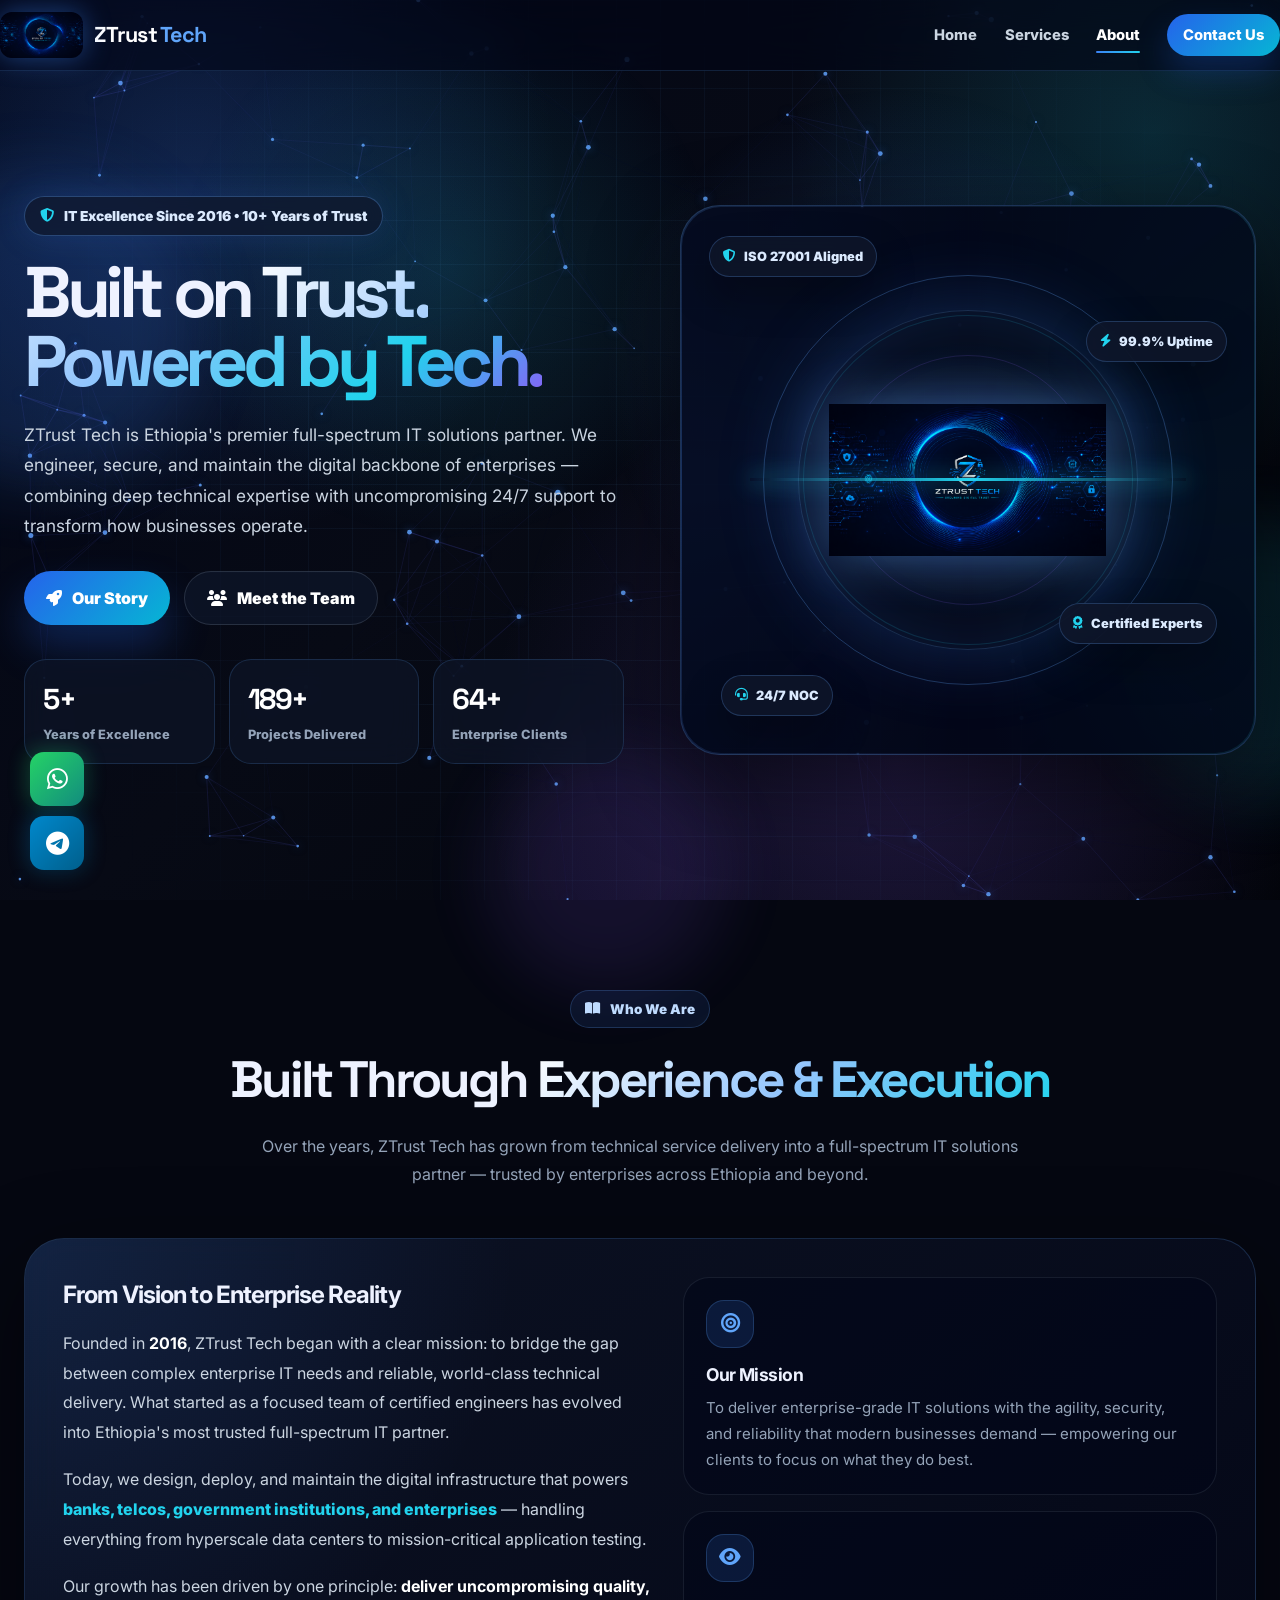
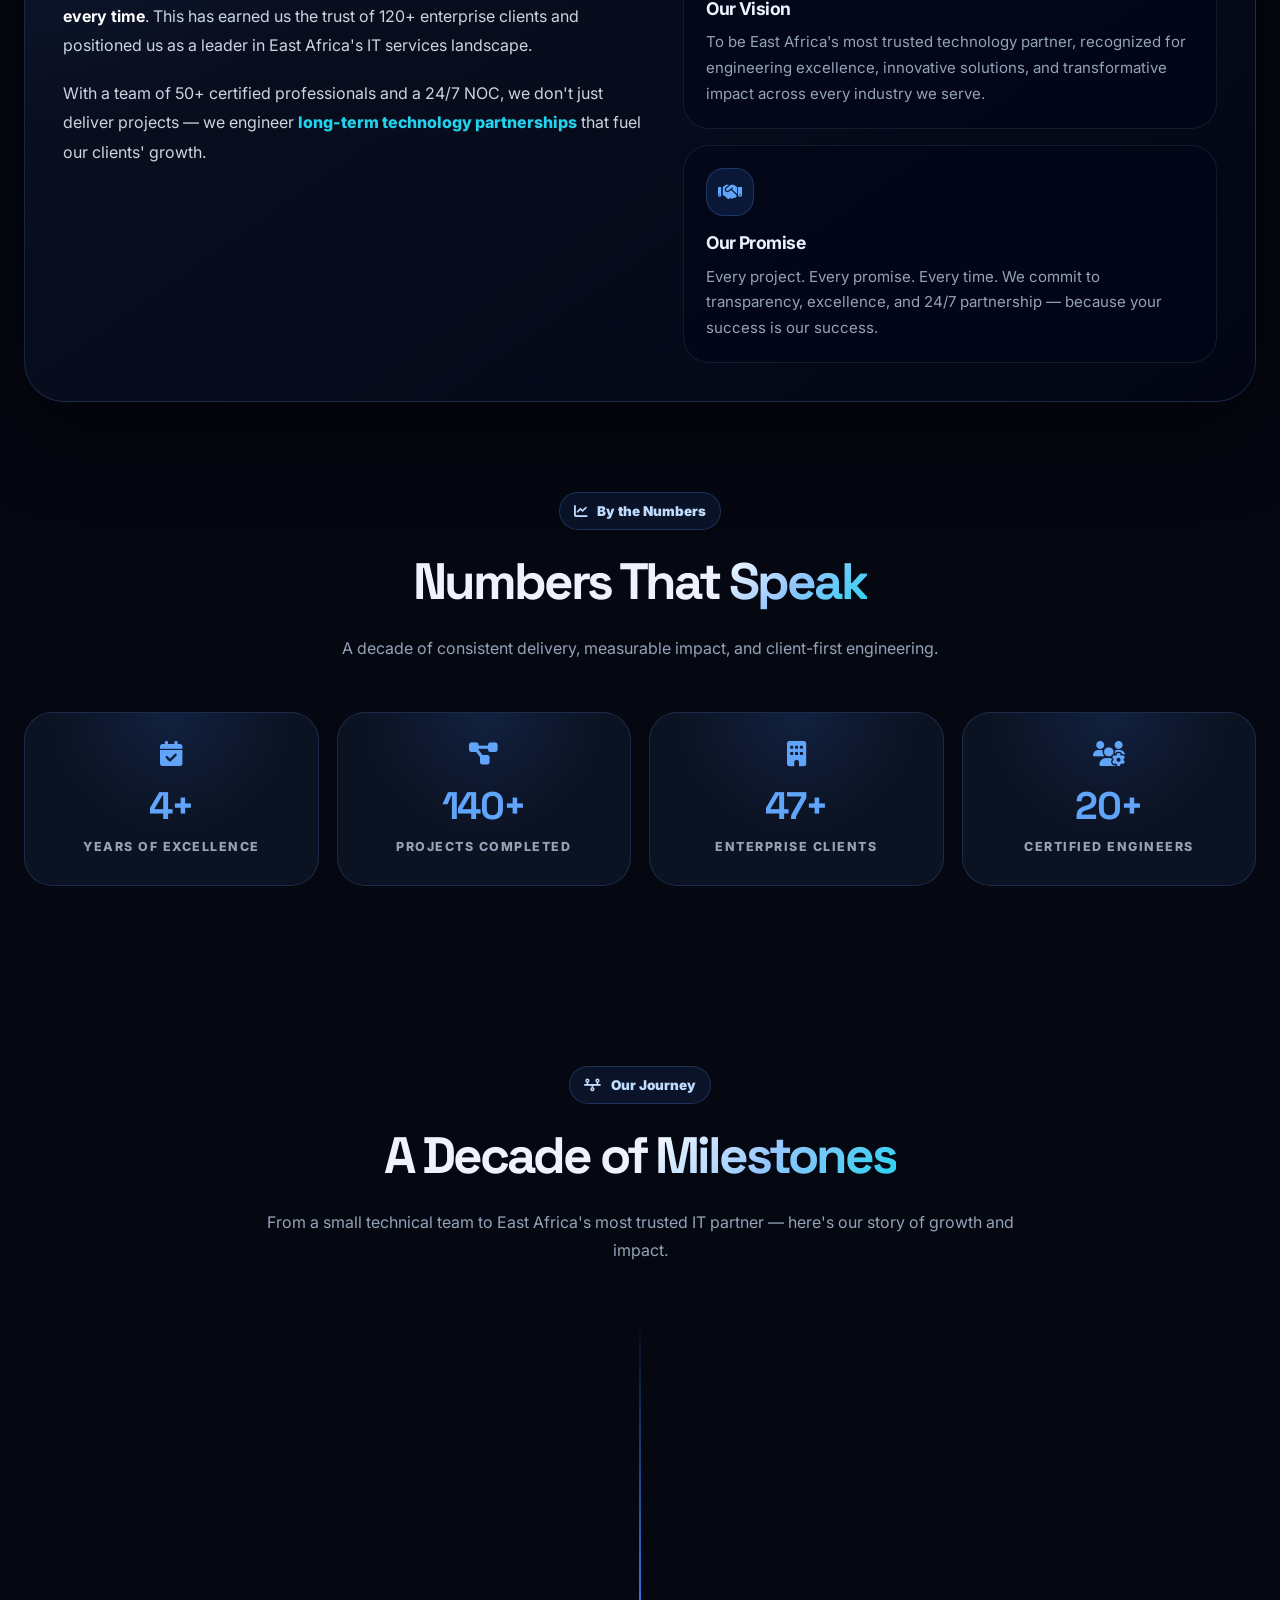
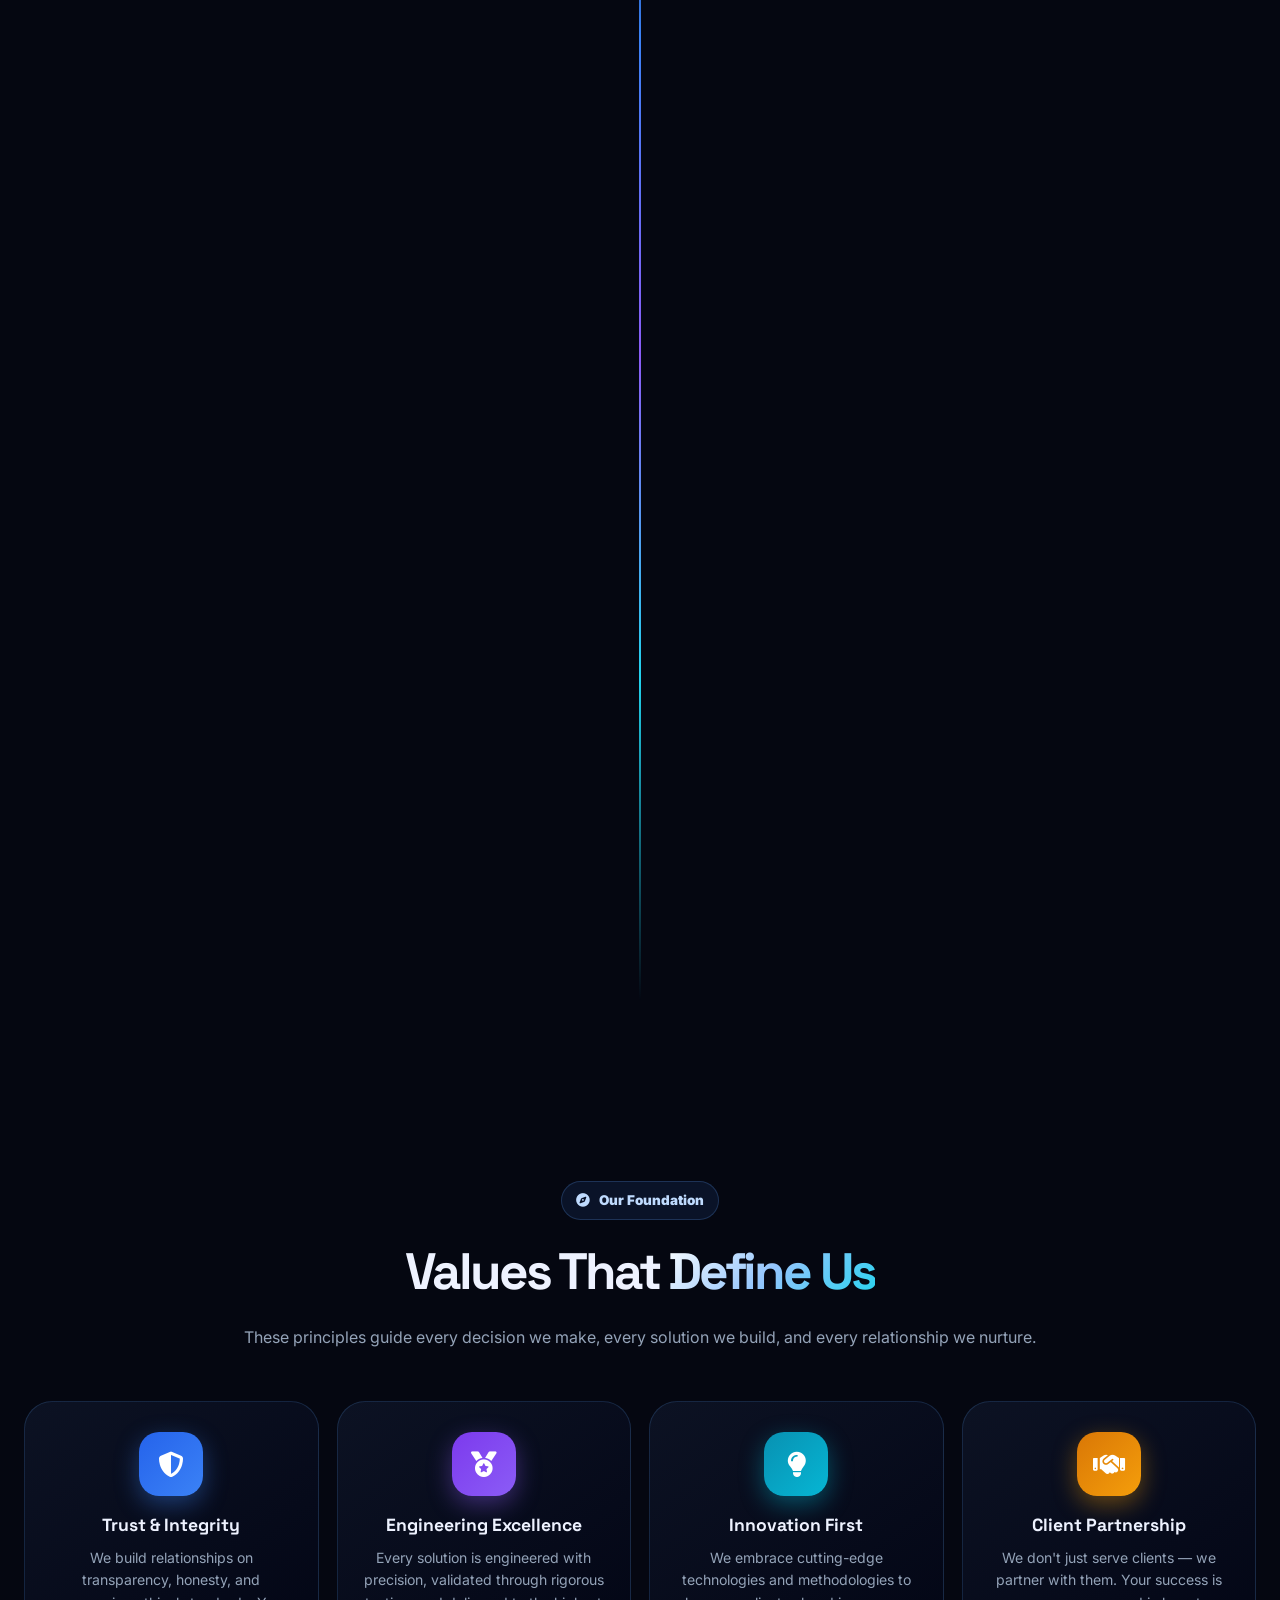
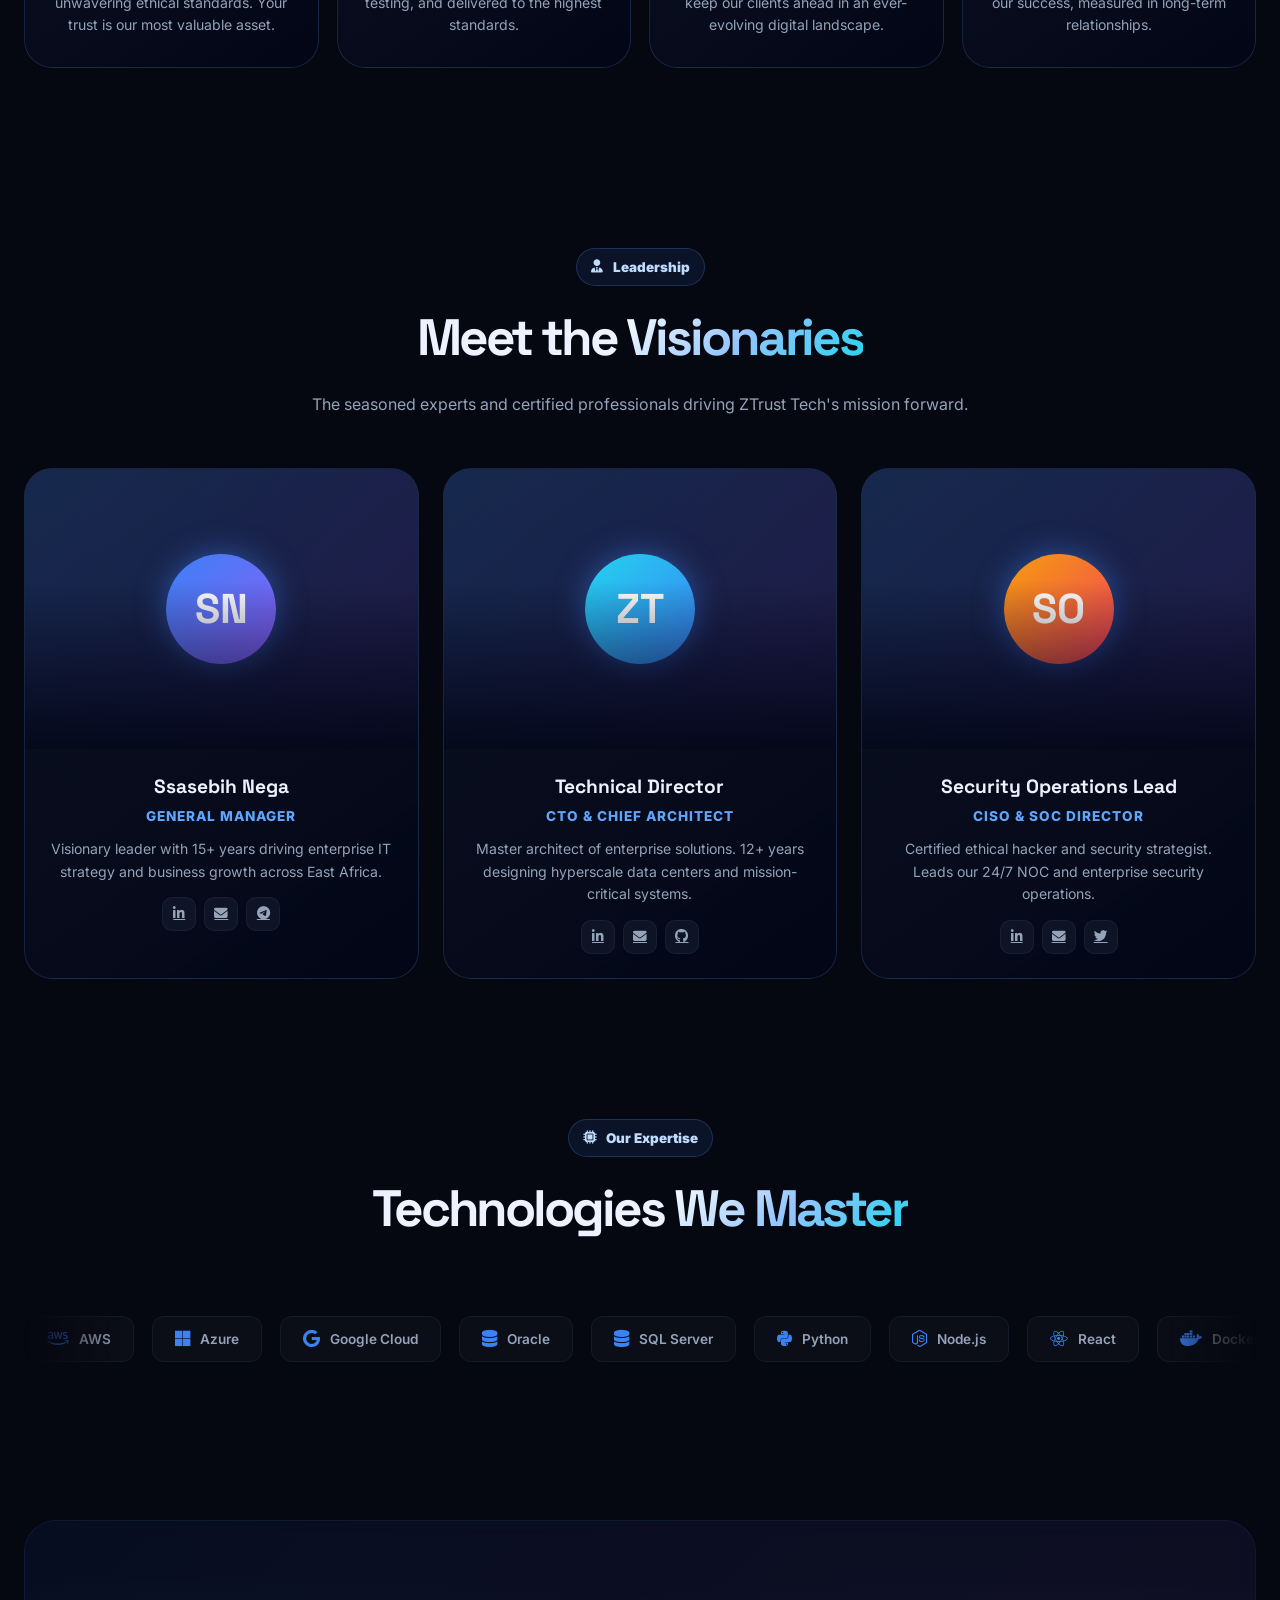
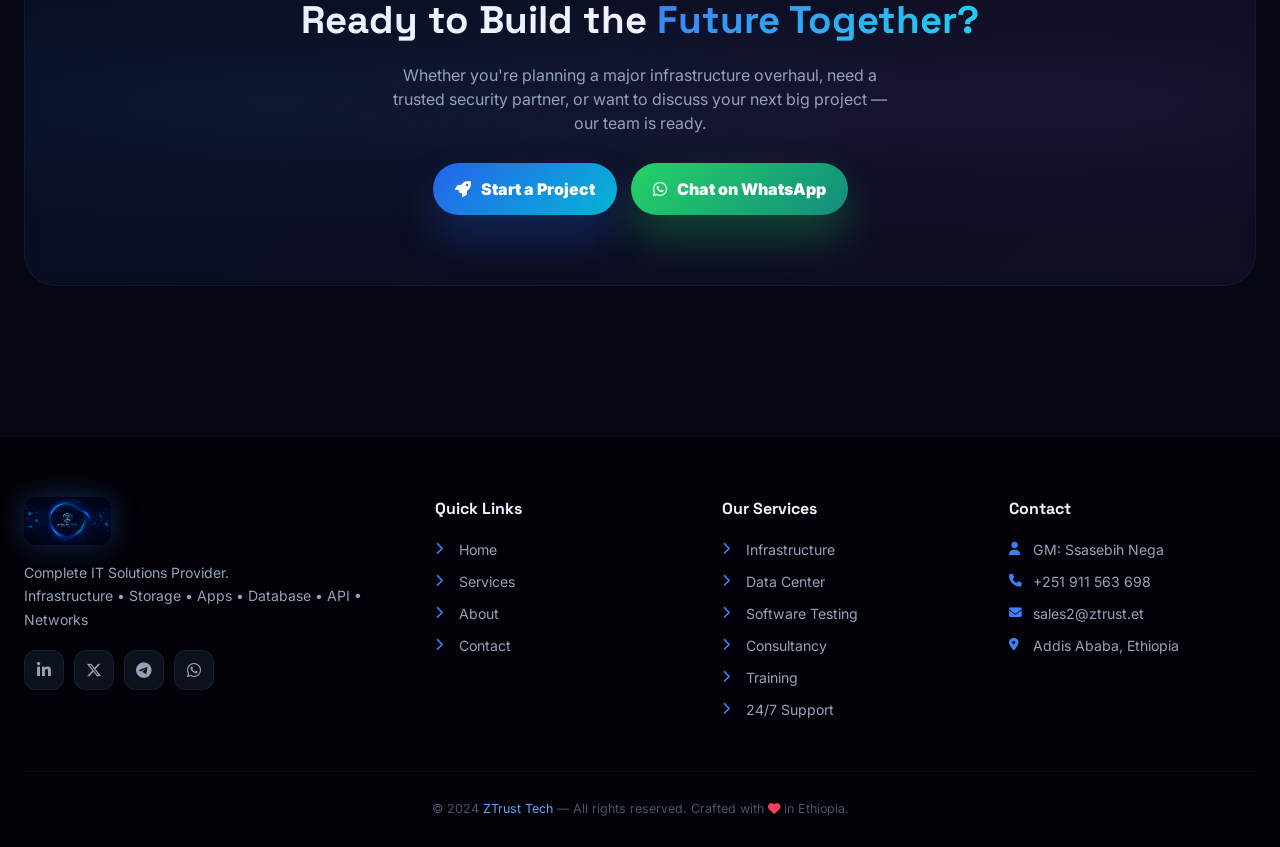
==== about.html @ bce7c5df "Update comments for consistency across sections" ====
<!DOCTYPE html>
<html lang="en">
<head>
  <meta charset="UTF-8" />
  <meta name="viewport" content="width=device-width, initial-scale=1.0, user-scalable=yes" />
  <title>ZTrust Tech | About Us - IT Excellence Since 2016</title>

  <link rel="icon" type="image/png" href="ICON Final 1 (1).png" />
  <link rel="shortcut icon" href="ICON Final 1 (1).png" />

  <link href="https://fonts.googleapis.com/css2?family=Inter:opsz,wght@14..32,300;400;500;600;700;800;900&family=Space+Grotesk:wght@400;500;600;700&family=JetBrains+Mono:wght@400;500;600;700&display=swap" rel="stylesheet" />
  <link rel="stylesheet" href="https://cdnjs.cloudflare.com/ajax/libs/font-awesome/6.4.0/css/all.min.css">

  <style>
    :root {
      --bg: #050711;
      --bg-2: #080b18;
      --panel: rgba(15, 23, 42, 0.72);
      --panel-2: rgba(2, 6, 23, 0.76);
      --line: rgba(96, 165, 250, 0.22);
      --line-strong: rgba(96, 165, 250, 0.5);
      --text: #eef2ff;
      --muted: #94a3b8;
      --blue: #3b82f6;
      --blue-2: #60a5fa;
      --cyan: #22d3ee;
      --purple: #8b5cf6;
      --green: #22c55e;
      --amber: #f59e0b;
      --rose: #f43f5e;
      --whatsapp: #25D366;
      --telegram: #0088cc;
      --radius-xl: 40px;
      --radius-lg: 28px;
      --shadow: 0 28px 90px rgba(0, 0, 0, 0.48);
    }

    * { margin: 0; padding: 0; box-sizing: border-box; }
    html { scroll-behavior: smooth; }
    body {
      font-family: 'Inter', sans-serif;
      background: var(--bg);
      color: var(--text);
      line-height: 1.5;
      overflow-x: hidden;
    }
    ::selection { background: rgba(59, 130, 246, 0.45); }
    a { color: inherit; }
    img { max-width: 100%; display: block; }

    .container { max-width: 1280px; margin: 0 auto; padding: 0 24px; }
    @media (max-width: 600px) { .container { padding: 0 18px; } }

    /* Scrollbar */
    ::-webkit-scrollbar { width: 8px; height: 8px; }
    ::-webkit-scrollbar-track { background: #030308; }
    ::-webkit-scrollbar-thumb { background: linear-gradient(180deg, var(--blue), var(--purple)); border-radius: 4px; }

    /* ================= BACKGROUND (unchanged) ================= */
    .cyber-bg {
      position: fixed;
      inset: 0;
      z-index: -5;
      background:
        radial-gradient(circle at 15% 20%, rgba(59,130,246,0.24), transparent 28%),
        radial-gradient(circle at 90% 15%, rgba(34,211,238,0.16), transparent 26%),
        radial-gradient(circle at 70% 85%, rgba(139,92,246,0.20), transparent 35%),
        linear-gradient(135deg, #020617 0%, #070a15 45%, #02040a 100%);
    }
    .cyber-grid {
      position: fixed; inset: 0; z-index: -4; pointer-events: none;
      background-image:
        linear-gradient(rgba(96,165,250,0.055) 1px, transparent 1px),
        linear-gradient(90deg, rgba(96,165,250,0.055) 1px, transparent 1px);
      background-size: 44px 44px;
      mask-image: radial-gradient(circle at center, black 42%, transparent 85%);
      animation: gridFlow 18s linear infinite;
    }
    @keyframes gridFlow { from { transform: translateY(0); } to { transform: translateY(44px); } }
    .scanlines {
      position: fixed; inset: 0; z-index: -3; pointer-events: none; opacity: 0.13;
      background-image: repeating-linear-gradient(0deg, rgba(255,255,255,0.04) 0px, rgba(255,255,255,0.04) 1px, transparent 1px, transparent 4px);
    }
    .orb { position: fixed; border-radius: 50%; filter: blur(34px); z-index: -2; opacity: 0.42; animation: orbFloat 9s ease-in-out infinite alternate; }
    .orb.one { width: 320px; height: 320px; background: rgba(59,130,246,0.40); top: 170px; left: -120px; }
    .orb.two { width: 280px; height: 280px; background: rgba(34,211,238,0.28); right: -120px; top: 520px; animation-delay: 2s; }
    .orb.three { width: 240px; height: 240px; background: rgba(139,92,246,0.28); left: 38%; bottom: -90px; animation-delay: 1.2s; }
    @keyframes orbFloat { from { transform: translate3d(0, 0, 0) scale(1); } to { transform: translate3d(34px, -42px, 0) scale(1.12); } }

    /* Network Canvas */
    #networkCanvas { position: fixed; top: 0; left: 0; width: 100%; height: 100%; z-index: -2; pointer-events: none; }

    /* ================= NAV (matches homepage) ================= */
    .nav {
      position: fixed; top: 0; width: 100%; z-index: 1000;
      background: rgba(2, 6, 23, 0.6);
      border-bottom: 1px solid rgba(96,165,250,0.16);
      backdrop-filter: blur(22px);
      transition: all 0.4s;
    }
    .nav.scrolled {
      background: rgba(2, 6, 23, 0.92);
      border-bottom-color: rgba(96,165,250,0.32);
      box-shadow: 0 10px 40px rgba(0,0,0,0.5);
    }
    .nav-inner { display: flex; align-items: center; justify-content: space-between; padding: 12px 0; }
    .logo-wrapper { display: flex; align-items: center; gap: 11px; text-decoration: none; }
    .nav-logo {
      height: 46px; width: auto; object-fit: contain; border-radius: 12px;
      filter: drop-shadow(0 0 14px rgba(59,130,246,0.45));
      transition: transform 0.3s;
    }
    .nav-logo:hover { transform: rotate(-8deg) scale(1.08); }
    .logo-text { font-size: 1.35rem; font-weight: 900; letter-spacing: -0.035em; color: #fff; font-family: 'Space Grotesk', sans-serif; }
    .logo-text span { color: var(--blue-2); }
    .links { display: flex; align-items: center; gap: 1.7rem; }
    .links a {
      position: relative; text-decoration: none; font-size: 0.92rem; font-weight: 800;
      color: #cbd5e1; transition: 0.25s;
    }
    .links a::after {
      content: ''; position: absolute; left: 0; bottom: -7px; height: 2px; width: 0;
      border-radius: 20px; background: linear-gradient(90deg, var(--blue), var(--cyan)); transition: 0.25s;
    }
    .links a:hover, .links a.active { color: #fff; }
    .links a:hover::after, .links a.active::after { width: 100%; }
    .nav-cta {
      padding: 10px 16px; border-radius: 999px; color: #fff !important;
      background: linear-gradient(135deg, #2563eb, #06b6d4);
      box-shadow: 0 16px 32px rgba(37,99,235,0.25);
    }
    .nav-cta::after { display: none; }
    .menu-toggle { display: none; color: #fff; font-size: 1.5rem; cursor: pointer; background: none; border: none; padding: 8px; }
    @media (max-width: 820px) {
      .links {
        position: fixed; top: 0; left: -100%; width: 80%; max-width: 320px; height: 100vh;
        background: rgba(2, 6, 23, 0.98); flex-direction: column;
        padding: 5rem 2rem 2rem; gap: 0.5rem; transition: left 0.4s;
        border-right: 1px solid rgba(96,165,250,0.18); backdrop-filter: blur(30px);
      }
      .links.active { left: 0; }
      .menu-toggle { display: block; }
      .links a { font-size: 1.05rem; padding: 14px 0; width: 100%; border-bottom: 1px solid rgba(96,165,250,0.08); }
      .links a::after { display: none; }
    }

    /* ================= HERO ================= */
    .hero {
      min-height: 100vh; display: flex; align-items: center; position: relative;
      overflow: hidden; padding: 140px 0 80px;
    }
    .hero::before {
      content: ''; position: absolute; inset: 0;
      background:
        radial-gradient(circle at 70% 42%, rgba(59,130,246,0.22), transparent 28%),
        radial-gradient(circle at 35% 30%, rgba(34,211,238,0.14), transparent 26%);
      pointer-events: none;
    }
    .hero-layout {
      position: relative; z-index: 2;
      display: grid; grid-template-columns: 1.02fr 0.98fr; gap: 56px; align-items: center;
    }
    .hero-badge {
      display: inline-flex; align-items: center; gap: 10px;
      padding: 9px 15px; border-radius: 999px; color: #dbeafe;
      font-size: 0.86rem; font-weight: 900;
      background: rgba(15,23,42,0.68); border: 1px solid rgba(96,165,250,0.32);
      box-shadow: 0 0 35px rgba(59,130,246,0.15);
      margin-bottom: 22px; backdrop-filter: blur(10px);
    }
    .hero-badge i { color: var(--cyan); }
    .hero h1 {
      font-size: clamp(2.65rem, 5.6vw, 5.5rem); line-height: 0.96;
      font-weight: 900; letter-spacing: -0.075em; margin-bottom: 24px;
      font-family: 'Space Grotesk', sans-serif;
    }
    .hero h1 span {
      background: linear-gradient(135deg, #fff 0%, #93c5fd 38%, #22d3ee 76%, #8b5cf6 100%);
      -webkit-background-clip: text; background-clip: text; color: transparent;
    }
    .hero p {
      max-width: 720px; color: #cbd5e1; font-size: 1.08rem; line-height: 1.75; margin-bottom: 30px;
    }
    .hero-actions { display: flex; flex-wrap: wrap; gap: 14px; margin-bottom: 34px; }
    .btn {
      display: inline-flex; align-items: center; justify-content: center; gap: 10px;
      text-decoration: none; border: none; cursor: pointer; font-family: inherit;
      font-weight: 900; border-radius: 999px; padding: 14px 22px; color: #fff; transition: 0.25s;
    }
    .btn:hover { transform: translateY(-3px); }
    .btn-primary {
      background: linear-gradient(135deg, #2563eb, #06b6d4);
      box-shadow: 0 22px 42px rgba(37,99,235,0.28);
    }
    .btn-primary:hover { box-shadow: 0 24px 50px rgba(37,99,235,0.4); }
    .btn-ghost {
      background: rgba(15,23,42,0.72); border: 1px solid rgba(148,163,184,0.20);
    }
    .btn-ghost:hover { border-color: var(--blue); background: rgba(59,130,246,0.08); }
    .hero-stats { display: grid; grid-template-columns: repeat(3, 1fr); gap: 14px; max-width: 720px; }
    .hero-stat {
      padding: 18px; border-radius: 22px;
      background: rgba(15,23,42,0.64); border: 1px solid rgba(96,165,250,0.18);
      backdrop-filter: blur(16px); transition: 0.25s;
    }
    .hero-stat:hover { transform: translateY(-5px); border-color: rgba(96,165,250,0.42); }
    .hero-stat strong { display: block; font-size: 1.8rem; font-weight: 900; letter-spacing: -0.05em; color: #fff; font-family: 'Space Grotesk', sans-serif; }
    .hero-stat small { color: var(--muted); font-weight: 800; font-size: 0.8rem; }

    /* Holo Card (enhanced) */
    .holo-card {
      position: relative; min-height: 550px; display: grid; place-items: center;
      border-radius: var(--radius-xl);
      background: linear-gradient(145deg, rgba(15,23,42,0.74), rgba(2,6,23,0.82));
      border: 1px solid rgba(96,165,250,0.25); box-shadow: var(--shadow);
      overflow: hidden; isolation: isolate;
    }
    .holo-card::before {
      content: ''; position: absolute; inset: -2px;
      background: conic-gradient(from 180deg, transparent, rgba(59,130,246,0.28), transparent, rgba(34,211,238,0.22), transparent);
      animation: rotateGlow 8s linear infinite; z-index: -2;
    }
    .holo-card::after {
      content: ''; position: absolute; inset: 1px;
      border-radius: calc(var(--radius-xl) - 1px);
      background: rgba(2,6,23,0.78); z-index: -1;
    }
    @keyframes rotateGlow { from { transform: rotate(0deg) scale(1.4); } to { transform: rotate(360deg) scale(1.4); } }
    .holo-ring { position: absolute; width: 410px; height: 410px; border-radius: 50%; border: 1px solid rgba(96,165,250,0.28); animation: ringSpin 12s linear infinite; }
    .holo-ring.two { width: 330px; height: 330px; border-color: rgba(34,211,238,0.22); animation-duration: 9s; animation-direction: reverse; transform: rotate(30deg); }
    .holo-ring.three { width: 250px; height: 250px; border-color: rgba(139,92,246,0.24); animation-duration: 15s; }
    @keyframes ringSpin { from { transform: rotate(0deg); } to { transform: rotate(360deg); } }

    .holo-logo-wrap {
      position: relative; width: min(340px, 72vw); height: min(340px, 72vw);
      display: grid; place-items: center; border-radius: 50%;
      background: radial-gradient(circle, rgba(59,130,246,0.20), transparent 58%), rgba(15,23,42,0.35);
      border: 1px solid rgba(96,165,250,0.22);
      box-shadow: inset 0 0 60px rgba(59,130,246,0.10), 0 0 80px rgba(59,130,246,0.26);
      animation: logoFloat 4.5s ease-in-out infinite alternate;
    }
    @keyframes logoFloat { from { transform: translateY(0); } to { transform: translateY(-14px); } }
    .holo-logo { width: 82%; height: 82%; object-fit: contain; filter: drop-shadow(0 0 26px rgba(96,165,250,0.45)); }

    .scan-bar {
      position: absolute; left: 12%; width: 76%; height: 3px;
      background: linear-gradient(90deg, transparent, #22d3ee, transparent);
      box-shadow: 0 0 22px rgba(34,211,238,0.9);
      animation: scanMove 2.8s ease-in-out infinite;
    }
    @keyframes scanMove {
      0% { top: 18%; opacity: 0; }
      12% { opacity: 1; }
      88% { opacity: 1; }
      100% { top: 82%; opacity: 0; }
    }

    .trust-chip {
      position: absolute; display: inline-flex; align-items: center; gap: 8px;
      padding: 10px 13px; border-radius: 999px;
      background: rgba(15,23,42,0.82); border: 1px solid rgba(96,165,250,0.24);
      color: #dbeafe; font-size: 0.8rem; font-weight: 900;
      backdrop-filter: blur(14px); box-shadow: 0 18px 40px rgba(0,0,0,0.28);
    }
    .trust-chip i { color: var(--cyan); }
    .trust-chip.one { top: 30px; left: 28px; animation: chipFloat 4s ease-in-out infinite alternate; }
    .trust-chip.two { right: 28px; top: 115px; animation: chipFloat 4.5s ease-in-out infinite alternate-reverse; }
    .trust-chip.three { bottom: 38px; left: 40px; animation: chipFloat 5s ease-in-out infinite alternate; }
    .trust-chip.four { right: 38px; bottom: 110px; animation: chipFloat 4.2s ease-in-out infinite alternate-reverse; }
    @keyframes chipFloat { from { transform: translateY(0); } to { transform: translateY(-10px); } }

    /* ================= SECTIONS ================= */
    .section { padding: 90px 0; position: relative; }
    @media (max-width: 768px) { .section { padding: 60px 0; } }

    .section-heading { text-align: center; margin-bottom: 50px; }
    .kicker {
      display: inline-flex; align-items: center; gap: 10px;
      padding: 8px 14px; border-radius: 999px;
      background: rgba(59,130,246,0.10); border: 1px solid rgba(96,165,250,0.22);
      color: #bfdbfe; font-weight: 900; font-size: 0.84rem; margin-bottom: 14px;
    }
    .section-title {
      font-size: clamp(2rem, 4vw, 3.3rem); font-weight: 900;
      letter-spacing: -0.06em; margin-bottom: 13px; font-family: 'Space Grotesk', sans-serif;
    }
    .section-title span {
      background: linear-gradient(135deg, #fff, #93c5fd, #22d3ee);
      -webkit-background-clip: text; background-clip: text; color: transparent;
    }
    .section-subtitle {
      max-width: 800px; margin: 0 auto; color: var(--muted);
      font-size: 1rem; line-height: 1.75;
    }

    /* ================= STORY / MISSION ================= */
    .panel {
      background: linear-gradient(145deg, rgba(15,23,42,0.74), rgba(2,6,23,0.72));
      border: 1px solid rgba(96,165,250,0.20);
      border-radius: var(--radius-xl); box-shadow: var(--shadow);
      backdrop-filter: blur(18px); position: relative; overflow: hidden;
    }
    .panel::before {
      content: ''; position: absolute; inset: 0;
      background: radial-gradient(circle at top left, rgba(59,130,246,0.15), transparent 34%);
      pointer-events: none;
    }
    .panel-inner { position: relative; padding: 38px; }
    @media (max-width: 600px) { .panel-inner { padding: 26px 20px; } }

    .story-grid { display: grid; grid-template-columns: 1.05fr 0.95fr; gap: 30px; align-items: stretch; }
    @media (max-width: 900px) { .story-grid { grid-template-columns: 1fr; } }

    .story-text p { color: #cbd5e1; line-height: 1.85; margin-bottom: 18px; }
    .story-text strong { color: #fff; }
    .story-text h3 { font-size: 1.5rem; margin-bottom: 16px; letter-spacing: -0.04em; }
    .story-text .highlight { color: var(--cyan); font-weight: 800; }

    .mission-cards { display: grid; gap: 16px; }
    .mission-card {
      padding: 22px; border-radius: 26px;
      background: rgba(2,6,23,0.52); border: 1px solid rgba(148,163,184,0.13);
      transition: 0.25s; position: relative; overflow: hidden;
    }
    .mission-card::before {
      content: ''; position: absolute; top: 0; left: 0; right: 0; height: 2px;
      background: linear-gradient(90deg, var(--blue), var(--cyan));
      transform: scaleX(0); transform-origin: left; transition: 0.4s;
    }
    .mission-card:hover::before { transform: scaleX(1); }
    .mission-card:hover { transform: translateY(-5px); border-color: rgba(96,165,250,0.38); }
    .mission-card i {
      width: 48px; height: 48px; display: grid; place-items: center;
      border-radius: 18px; color: #60a5fa;
      background: rgba(59,130,246,0.15); border: 1px solid rgba(96,165,250,0.22);
      margin-bottom: 14px; font-size: 1.2rem;
    }
    .mission-card h3 { margin-bottom: 7px; letter-spacing: -0.03em; font-size: 1.1rem; }
    .mission-card p { color: var(--muted); font-size: 0.94rem; line-height: 1.7; }

    /* ================= STATS ================= */
    .stats-grid { display: grid; grid-template-columns: repeat(4, 1fr); gap: 18px; margin-top: 28px; }
    @media (max-width: 768px) { .stats-grid { grid-template-columns: repeat(2, 1fr); } }
    @media (max-width: 480px) { .stats-grid { grid-template-columns: 1fr 1fr; } }

    .stat-card {
      position: relative; overflow: hidden; padding: 28px 22px;
      border-radius: 28px; background: rgba(15,23,42,0.70);
      border: 1px solid rgba(96,165,250,0.18); text-align: center; transition: 0.25s;
    }
    .stat-card:hover { transform: translateY(-6px); border-color: rgba(96,165,250,0.45); box-shadow: 0 24px 60px rgba(0,0,0,0.32); }
    .stat-card::before {
      content: ''; position: absolute; inset: 0;
      background: radial-gradient(circle at top, rgba(59,130,246,0.14), transparent 55%);
      pointer-events: none;
    }
    .stat-card i { position: relative; font-size: 1.6rem; color: var(--blue-2); margin-bottom: 10px; display: inline-block; }
    .stat-num { position: relative; font-size: 2.4rem; font-weight: 900; letter-spacing: -0.04em; color: #fff; font-family: 'Space Grotesk', sans-serif; }
    .stat-num span { color: var(--blue-2); }
    .stat-card small { position: relative; display: block; color: var(--muted); font-weight: 800; font-size: 0.78rem; text-transform: uppercase; letter-spacing: 1.5px; margin-top: 4px; }

    /* ================= TIMELINE ================= */
    .timeline { position: relative; max-width: 1000px; margin: 0 auto; padding: 20px 0; }
    .timeline::before {
      content: ''; position: absolute; top: 0; bottom: 0; left: 50%;
      width: 2px; background: linear-gradient(180deg, transparent, var(--blue), var(--purple), var(--cyan), transparent);
      transform: translateX(-50%);
    }
    @media (max-width: 768px) {
      .timeline::before { left: 24px; }
    }
    .timeline-item {
      position: relative; width: 50%; padding: 20px 40px;
      opacity: 0; transform: translateY(40px);
      transition: all 0.8s cubic-bezier(0.4,0,0.2,1);
    }
    .timeline-item.visible { opacity: 1; transform: translateY(0); }
    .timeline-item:nth-child(odd) { left: 0; text-align: right; }
    .timeline-item:nth-child(even) { left: 50%; }
    @media (max-width: 768px) {
      .timeline-item { width: 100%; left: 0 !important; text-align: left !important; padding: 14px 14px 14px 60px; }
    }
    .timeline-dot {
      position: absolute; top: 32px; width: 18px; height: 18px;
      border-radius: 50%; background: var(--blue);
      border: 3px solid var(--bg); box-shadow: 0 0 20px var(--blue);
    }
    .timeline-item:nth-child(odd) .timeline-dot { right: -9px; }
    .timeline-item:nth-child(even) .timeline-dot { left: -9px; }
    @media (max-width: 768px) { .timeline-dot { left: 15px !important; right: auto !important; } }

    .timeline-card {
      padding: 22px 24px; border-radius: 20px;
      background: rgba(15,23,42,0.7); border: 1px solid rgba(96,165,250,0.22);
      backdrop-filter: blur(10px); transition: 0.3s;
    }
    .timeline-card:hover { border-color: rgba(96,165,250,0.5); transform: scale(1.02); }
    .timeline-year {
      display: inline-block; padding: 4px 12px; border-radius: 8px;
      background: linear-gradient(135deg, var(--blue), var(--cyan));
      font-size: 0.78rem; font-weight: 900; color: #fff; margin-bottom: 8px;
    }
    .timeline-card h4 { font-size: 1.1rem; margin-bottom: 6px; font-family: 'Space Grotesk', sans-serif; }
    .timeline-card p { color: var(--muted); font-size: 0.9rem; line-height: 1.6; }

    /* ================= VALUES ================= */
    .values-grid { display: grid; grid-template-columns: repeat(4, 1fr); gap: 18px; }
    @media (max-width: 900px) { .values-grid { grid-template-columns: repeat(2, 1fr); } }
    @media (max-width: 500px) { .values-grid { grid-template-columns: 1fr; } }

    .value-card {
      position: relative; padding: 30px 24px; text-align: center;
      border-radius: 28px;
      background: linear-gradient(145deg, rgba(15,23,42,0.74), rgba(2,6,23,0.72));
      border: 1px solid rgba(96,165,250,0.18);
      transition: 0.3s; overflow: hidden;
    }
    .value-card::before {
      content: ''; position: absolute; inset: 0;
      background: radial-gradient(circle at top, rgba(59,130,246,0.18), transparent 60%);
      opacity: 0; transition: 0.4s;
    }
    .value-card:hover::before { opacity: 1; }
    .value-card:hover { transform: translateY(-8px); border-color: rgba(96,165,250,0.45); }
    .value-icon {
      position: relative; width: 64px; height: 64px; margin: 0 auto 16px;
      border-radius: 20px; display: grid; place-items: center;
      font-size: 1.6rem; color: #fff;
      box-shadow: 0 8px 24px rgba(0,0,0,0.3);
    }
    .vi-blue { background: linear-gradient(135deg, #2563eb, #3b82f6); box-shadow: 0 8px 24px rgba(59,130,246,0.4); }
    .vi-purple { background: linear-gradient(135deg, #7c3aed, #8b5cf6); box-shadow: 0 8px 24px rgba(139,92,246,0.4); }
    .vi-cyan { background: linear-gradient(135deg, #0891b2, #06b6d4); box-shadow: 0 8px 24px rgba(6,182,212,0.4); }
    .vi-amber { background: linear-gradient(135deg, #d97706, #f59e0b); box-shadow: 0 8px 24px rgba(245,158,11,0.4); }
    .value-card h4 { position: relative; font-size: 1.1rem; margin-bottom: 8px; font-family: 'Space Grotesk', sans-serif; }
    .value-card p { position: relative; color: var(--muted); font-size: 0.88rem; line-height: 1.6; }

    /* ================= LEADERSHIP ================= */
    .team-grid { display: grid; grid-template-columns: repeat(3, 1fr); gap: 24px; }
    @media (max-width: 900px) { .team-grid { grid-template-columns: repeat(2, 1fr); } }
    @media (max-width: 600px) { .team-grid { grid-template-columns: 1fr; } }

    .team-card {
      position: relative; border-radius: 28px; overflow: hidden;
      background: linear-gradient(145deg, rgba(15,23,42,0.74), rgba(2,6,23,0.82));
      border: 1px solid rgba(96,165,250,0.18);
      transition: 0.4s;
    }
    .team-card:hover { transform: translateY(-8px); border-color: rgba(96,165,250,0.45); box-shadow: 0 25px 60px rgba(0,0,0,0.4); }
    .team-photo {
      position: relative; height: 280px; overflow: hidden;
      background: linear-gradient(135deg, rgba(59,130,246,0.2), rgba(139,92,246,0.2));
      display: grid; place-items: center;
    }
    .team-photo img { width: 100%; height: 100%; object-fit: cover; transition: transform 0.6s; }
    .team-card:hover .team-photo img { transform: scale(1.08); }
    .team-photo::after {
      content: ''; position: absolute; inset: 0;
      background: linear-gradient(180deg, transparent 40%, rgba(2,6,23,0.9) 100%);
    }
    .team-avatar {
      width: 110px; height: 110px; border-radius: 50%;
      background: linear-gradient(135deg, var(--blue), var(--purple));
      display: grid; place-items: center;
      font-size: 2.6rem; color: #fff; font-weight: 900; font-family: 'Space Grotesk', sans-serif;
      box-shadow: 0 0 30px rgba(59,130,246,0.5);
    }
    .team-info { padding: 24px; text-align: center; position: relative; }
    .team-info h4 { font-size: 1.2rem; margin-bottom: 4px; font-family: 'Space Grotesk', sans-serif; }
    .team-info .role { color: var(--blue-2); font-weight: 800; font-size: 0.85rem; text-transform: uppercase; letter-spacing: 1px; margin-bottom: 12px; display: block; }
    .team-info p { color: var(--muted); font-size: 0.88rem; line-height: 1.6; }
    .team-social { display: flex; justify-content: center; gap: 8px; margin-top: 14px; }
    .team-social a {
      width: 34px; height: 34px; border-radius: 10px; display: grid; place-items: center;
      background: rgba(30,41,59,0.4); border: 1px solid rgba(30,41,59,0.6);
      color: #94a3b8; transition: 0.3s; font-size: 0.85rem;
    }
    .team-social a:hover { background: rgba(59,130,246,0.12); border-color: rgba(59,130,246,0.4); color: var(--blue-2); }

    /* ================= TECH STACK SCROLL ================= */
    .tech-section { padding: 50px 0; }
    .tech-scroll {
      display: flex; gap: 18px; overflow: hidden; padding: 18px 0;
      mask-image: linear-gradient(90deg, transparent, #000 8%, #000 92%, transparent);
      -webkit-mask-image: linear-gradient(90deg, transparent, #000 8%, #000 92%, transparent);
    }
    .tech-track { display: flex; gap: 18px; animation: techScroll 35s linear infinite; }
    @keyframes techScroll { 0% { transform: translateX(0); } 100% { transform: translateX(-50%); } }
    .tech-item {
      flex-shrink: 0; padding: 12px 22px; border-radius: 12px;
      background: rgba(15,17,26,0.7); border: 1px solid rgba(30,41,59,0.5);
      display: flex; align-items: center; gap: 10px;
      font-size: 0.85rem; font-weight: 600; color: #94a3b8; white-space: nowrap;
      transition: 0.3s; backdrop-filter: blur(8px);
    }
    .tech-item:hover { border-color: rgba(59,130,246,0.4); color: #fff; background: rgba(59,130,246,0.08); }
    .tech-item i { color: var(--blue); font-size: 1.1rem; }

    /* ================= CTA ================= */
    .cta-section {
      border-radius: 32px; overflow: hidden; position: relative;
      padding: 70px 40px; text-align: center;
      background: linear-gradient(135deg, rgba(37,99,235,0.08), rgba(99,102,241,0.08), rgba(139,92,246,0.08));
      border: 1px solid rgba(59,130,246,0.1); backdrop-filter: blur(10px);
    }
    .cta-section::before {
      content: ''; position: absolute; inset: 0; pointer-events: none;
      background: radial-gradient(ellipse at 20% 50%, rgba(59,130,246,0.08), transparent 50%),
                 radial-gradient(ellipse at 80% 50%, rgba(139,92,246,0.08), transparent 50%);
    }
    .cta-section h2 { font-size: clamp(1.7rem, 3vw, 2.4rem); font-weight: 800; font-family: 'Space Grotesk', sans-serif; margin-bottom: 14px; position: relative; }
    .cta-section p { color: var(--muted); max-width: 520px; margin: 0 auto 28px; position: relative; }
    .cta-buttons { display: flex; gap: 14px; justify-content: center; flex-wrap: wrap; position: relative; }
    .btn-whatsapp { background: linear-gradient(135deg, #25d366, #128c7e); box-shadow: 0 22px 42px rgba(37,211,102,0.28); }
    .btn-whatsapp:hover { box-shadow: 0 24px 50px rgba(37,211,102,0.4); }

    /* ================= FOOTER (matches homepage) ================= */
    .footer {
      background: rgba(3,3,8,0.9);
      padding: 60px 0 28px;
      border-top: 1px solid rgba(30,41,59,0.3);
      margin-top: 60px;
    }
    .footer-grid {
      display: grid;
      grid-template-columns: 1.5fr 1fr 1fr 1fr;
      gap: 40px;
      margin-bottom: 40px;
    }
    @media (max-width: 768px) { .footer-grid { grid-template-columns: 1fr 1fr; } }
    @media (max-width: 480px) { .footer-grid { grid-template-columns: 1fr; } }
    .footer-logo {
      height: 48px; width: auto; margin-bottom: 16px; border-radius: 12px;
      filter: drop-shadow(0 0 14px rgba(59,130,246,0.3));
    }
    .footer h4 { color: var(--text); margin-bottom: 18px; font-weight: 700; font-family: 'Space Grotesk', sans-serif; font-size: 1rem; }
    .footer-link {
      color: var(--muted);
      display: flex;
      align-items: center;
      margin-bottom: 11px;
      font-size: 0.88rem;
      transition: all 0.3s;
      cursor: pointer;
      text-decoration: none;
    }
    .footer-link:hover { color: var(--blue-2); transform: translateX(4px); }
    .footer-link i { width: 16px; margin-right: 8px; color: var(--blue); font-size: 0.8rem; }
    .footer-text {
      margin-top: 12px;
      color: var(--muted);
      font-size: 0.88rem;
      line-height: 1.7;
    }
    .social-links {
      display: flex;
      gap: 10px;
      margin-top: 18px;
    }
    .social-links a {
      width: 40px; height: 40px; border-radius: 12px;
      display: flex; align-items: center; justify-content: center;
      background: rgba(30,41,59,0.4);
      border: 1px solid rgba(30,41,59,0.6);
      color: #94a3b8;
      font-size: 1rem;
      transition: 0.3s;
      text-decoration: none;
    }
    .social-links a:hover {
      background: rgba(59,130,246,0.12);
      border-color: rgba(59,130,246,0.3);
      color: var(--blue-2);
      transform: translateY(-3px);
    }
    .copyright {
      text-align: center;
      padding-top: 28px;
      border-top: 1px solid rgba(30,41,59,0.3);
      font-size: 0.78rem;
      color: #475569;
    }
    .copyright a { color: var(--blue-2); text-decoration: none; }
    .copyright i { color: var(--rose); }

    /* ================= FLOATING & BACK TO TOP ================= */
    .floating-btns { position: fixed; bottom: 30px; left: 30px; display: flex; flex-direction: column; gap: 10px; z-index: 999; }
    .float-btn {
      width: 54px; height: 54px; border-radius: 14px; display: flex; align-items: center; justify-content: center;
      font-size: 1.5rem; color: #fff; transition: 0.3s; position: relative; text-decoration: none;
    }
    .float-btn::after { content: ''; position: absolute; inset: -3px; border-radius: 17px; background: inherit; opacity: 0.3; filter: blur(10px); z-index: -1; }
    .float-btn.wa { background: linear-gradient(135deg, #25d366, #128c7e); }
    .float-btn.tg { background: linear-gradient(135deg, #0088cc, #005f8c); }
    .float-btn:hover { transform: translateY(-4px) scale(1.08); }
    @media (max-width: 768px) { .floating-btns { bottom: 20px; left: 20px; } .float-btn { width: 46px; height: 46px; font-size: 1.3rem; } }

    .back-to-top {
      position: fixed; bottom: 30px; right: 30px; width: 50px; height: 50px;
      border-radius: 14px; border: none; background: linear-gradient(135deg, var(--blue), var(--purple));
      color: #fff; font-size: 1.1rem; cursor: pointer; opacity: 0; visibility: hidden;
      transition: 0.3s; z-index: 999; display: flex; align-items: center; justify-content: center;
      box-shadow: 0 4px 20px rgba(59,130,246,0.3);
    }
    .back-to-top.show { opacity: 1; visibility: visible; }
    .back-to-top:hover { transform: translateY(-3px); }
    @media (max-width: 768px) { .back-to-top { bottom: 20px; right: 20px; width: 44px; height: 44px; } }

    /* ================= REVEAL ANIMATIONS ================= */
    .reveal { opacity: 0; transform: translateY(40px); transition: all 0.9s cubic-bezier(0.4,0,0.2,1); }
    .reveal.visible { opacity: 1; transform: translateY(0); }
    .reveal-left { opacity: 0; transform: translateX(-50px); transition: all 0.9s cubic-bezier(0.4,0,0.2,1); }
    .reveal-left.visible { opacity: 1; transform: translateX(0); }
    .reveal-right { opacity: 0; transform: translateX(50px); transition: all 0.9s cubic-bezier(0.4,0,0.2,1); }
    .reveal-right.visible { opacity: 1; transform: translateX(0); }
    .reveal-scale { opacity: 0; transform: scale(0.9); transition: all 0.9s cubic-bezier(0.4,0,0.2,1); }
    .reveal-scale.visible { opacity: 1; transform: scale(1); }
  </style>
</head>
<body>

<!-- ================= BACKGROUNDS ================= -->
<div class="cyber-bg"></div>
<div class="cyber-grid"></div>
<div class="scanlines"></div>
<canvas id="networkCanvas"></canvas>
<div class="orb one"></div>
<div class="orb two"></div>
<div class="orb three"></div>

<!-- ================= FLOATING ================= -->
<div class="floating-btns">
  <a href="https://wa.me/251911563698?text=Hello%20ZTrust%20Tech" class="float-btn wa" target="_blank" title="WhatsApp"><i class="fab fa-whatsapp"></i></a>
  <a href="https://t.me/ZTrustTech" class="float-btn tg" target="_blank" title="Telegram"><i class="fab fa-telegram-plane"></i></a>
</div>

<!-- ================= NAV (matching homepage) ================= -->
<nav class="nav" id="mainNav">
  <div class="container nav-inner">
    <a href="index.html" class="logo-wrapper">
      <img src="Ztrust Color 2.png" alt="ZTrust Tech" class="nav-logo" onerror="this.src='https://placehold.co/46x46/0f111a/3b82f6?text=ZT&font=roboto'">
      <div class="logo-text">ZTrust <span>Tech</span></div>
    </a>
    <div class="links" id="navLinks">
      <a href="index.html">Home</a>
      <a href="services.html">Services</a>
      <a href="about.html" class="active">About</a>
      <a href="contact.html" class="nav-cta">Contact Us</a>
    </div>
    <button class="menu-toggle" id="mobileMenu" aria-label="Menu"><i class="fas fa-bars"></i></button>
  </div>
</nav>

<!-- ================= HERO ================= -->
<section class="hero">
  <div class="container">
    <div class="hero-layout">
      <div class="hero-left">
        <div class="hero-badge">
          <i class="fas fa-shield-halved"></i>
          <span>IT Excellence Since 2016 • 10+ Years of Trust</span>
        </div>
        <h1>Built on <span>Trust.<br>Powered by Tech.</span></h1>
        <p>ZTrust Tech is Ethiopia's premier full-spectrum IT solutions partner. We engineer, secure, and maintain the digital backbone of enterprises — combining deep technical expertise with uncompromising 24/7 support to transform how businesses operate.</p>
        <div class="hero-actions">
          <a href="#story" class="btn btn-primary">
            <i class="fas fa-rocket"></i> Our Story
          </a>
          <a href="#leadership" class="btn btn-ghost">
            <i class="fas fa-users"></i> Meet the Team
          </a>
        </div>
        <div class="hero-stats">
          <div class="hero-stat">
            <strong><span class="counter" data-target="10">0</span>+</strong>
            <small>Years of Excellence</small>
          </div>
          <div class="hero-stat">
            <strong><span class="counter" data-target="350">0</span>+</strong>
            <small>Projects Delivered</small>
          </div>
          <div class="hero-stat">
            <strong><span class="counter" data-target="120">0</span>+</strong>
            <small>Enterprise Clients</small>
          </div>
        </div>
      </div>
      <div class="hero-right">
        <div class="holo-card">
          <div class="holo-ring"></div>
          <div class="holo-ring two"></div>
          <div class="holo-ring three"></div>
          <div class="holo-logo-wrap">
            <img src="Ztrust Color 2.png" alt="ZTrust Tech" class="holo-logo" onerror="this.src='https://placehold.co/280x280/0f111a/3b82f6?text=ZT&font=roboto'">
          </div>
          <div class="scan-bar"></div>
          <div class="trust-chip one"><i class="fas fa-shield-halved"></i> ISO 27001 Aligned</div>
          <div class="trust-chip two"><i class="fas fa-bolt"></i> 99.9% Uptime</div>
          <div class="trust-chip three"><i class="fas fa-headset"></i> 24/7 NOC</div>
          <div class="trust-chip four"><i class="fas fa-award"></i> Certified Experts</div>
        </div>
      </div>
    </div>
  </div>
</section>

<!-- ================= STORY & MISSION ================= -->
<section class="section" id="story">
  <div class="container">
    <div class="section-heading reveal">
      <div class="kicker"><i class="fas fa-book-open"></i> Who We Are</div>
      <h2 class="section-title">Built Through <span>Experience & Execution</span></h2>
      <p class="section-subtitle">Over the years, ZTrust Tech has grown from technical service delivery into a full-spectrum IT solutions partner — trusted by enterprises across Ethiopia and beyond.</p>
    </div>

    <div class="panel reveal-scale">
      <div class="panel-inner">
        <div class="story-grid">
          <div class="story-text">
            <h3>From Vision to Enterprise Reality</h3>
            <p>Founded in <strong>2016</strong>, ZTrust Tech began with a clear mission: to bridge the gap between complex enterprise IT needs and reliable, world-class technical delivery. What started as a focused team of certified engineers has evolved into Ethiopia's most trusted full-spectrum IT partner.</p>
            <p>Today, we design, deploy, and maintain the digital infrastructure that powers <span class="highlight">banks, telcos, government institutions, and enterprises</span> — handling everything from hyperscale data centers to mission-critical application testing.</p>
            <p>Our growth has been driven by one principle: <strong>deliver uncompromising quality, every time</strong>. This has earned us the trust of 120+ enterprise clients and positioned us as a leader in East Africa's IT services landscape.</p>
            <p>With a team of 50+ certified professionals and a 24/7 NOC, we don't just deliver projects — we engineer <span class="highlight">long-term technology partnerships</span> that fuel our clients' growth.</p>
          </div>
          <div class="mission-cards">
            <div class="mission-card">
              <i class="fas fa-bullseye"></i>
              <h3>Our Mission</h3>
              <p>To deliver enterprise-grade IT solutions with the agility, security, and reliability that modern businesses demand — empowering our clients to focus on what they do best.</p>
            </div>
            <div class="mission-card">
              <i class="fas fa-eye"></i>
              <h3>Our Vision</h3>
              <p>To be East Africa's most trusted technology partner, recognized for engineering excellence, innovative solutions, and transformative impact across every industry we serve.</p>
            </div>
            <div class="mission-card">
              <i class="fas fa-handshake"></i>
              <h3>Our Promise</h3>
              <p>Every project. Every promise. Every time. We commit to transparency, excellence, and 24/7 partnership — because your success is our success.</p>
            </div>
          </div>
        </div>
      </div>
    </div>
  </div>
</section>

<!-- ================= STATS ================= -->
<section class="section" style="padding-top:0;">
  <div class="container">
    <div class="section-heading reveal">
      <div class="kicker"><i class="fas fa-chart-line"></i> By the Numbers</div>
      <h2 class="section-title">Numbers That <span>Speak</span></h2>
      <p class="section-subtitle">A decade of consistent delivery, measurable impact, and client-first engineering.</p>
    </div>
    <div class="stats-grid">
      <div class="stat-card reveal" style="--i:0">
        <i class="fas fa-calendar-check"></i>
        <div class="stat-num"><span class="counter" data-target="10">0</span><span>+</span></div>
        <small>Years of Excellence</small>
      </div>
      <div class="stat-card reveal" style="--i:1">
        <i class="fas fa-project-diagram"></i>
        <div class="stat-num"><span class="counter" data-target="350">0</span><span>+</span></div>
        <small>Projects Completed</small>
      </div>
      <div class="stat-card reveal" style="--i:2">
        <i class="fas fa-building"></i>
        <div class="stat-num"><span class="counter" data-target="120">0</span><span>+</span></div>
        <small>Enterprise Clients</small>
      </div>
      <div class="stat-card reveal" style="--i:3">
        <i class="fas fa-users-gear"></i>
        <div class="stat-num"><span class="counter" data-target="50">0</span><span>+</span></div>
        <small>Certified Engineers</small>
      </div>
    </div>
  </div>
</section>

<!-- ================= TIMELINE ================= -->
<section class="section">
  <div class="container">
    <div class="section-heading reveal">
      <div class="kicker"><i class="fas fa-timeline"></i> Our Journey</div>
      <h2 class="section-title">A Decade of <span>Milestones</span></h2>
      <p class="section-subtitle">From a small technical team to East Africa's most trusted IT partner — here's our story of growth and impact.</p>
    </div>
    <div class="timeline">
      <div class="timeline-item">
        <div class="timeline-dot"></div>
        <div class="timeline-card">
          <span class="timeline-year">2016</span>
          <h4>Founded in Addis Ababa</h4>
          <p>ZTrust Tech is established with a vision to deliver enterprise-grade IT services across Ethiopia.</p>
        </div>
      </div>
      <div class="timeline-item">
        <div class="timeline-dot"></div>
        <div class="timeline-card">
          <span class="timeline-year">2018</span>
          <h4>First Major Data Center</h4>
          <p>Successfully delivered Ethiopia's first Tier-III aligned data center project for a leading financial institution.</p>
        </div>
      </div>
      <div class="timeline-item">
        <div class="timeline-dot"></div>
        <div class="timeline-card">
          <span class="timeline-year">2020</span>
          <h4>24/7 NOC Launched</h4>
          <p>Launched our round-the-clock Network Operations Center, providing real-time monitoring and incident response.</p>
        </div>
      </div>
      <div class="timeline-item">
        <div class="timeline-dot"></div>
        <div class="timeline-card">
          <span class="timeline-year">2022</span>
          <h4>100+ Enterprise Clients</h4>
          <p>Crossed the milestone of 100+ enterprise clients across banking, telecom, government, and private sectors.</p>
        </div>
      </div>
      <div class="timeline-item">
        <div class="timeline-dot"></div>
        <div class="timeline-card">
          <span class="timeline-year">2024</span>
          <h4>ISO 27001 Aligned Operations</h4>
          <p>Achieved ISO 27001 aligned security operations, cementing our position as a security-first IT partner.</p>
        </div>
      </div>
      <div class="timeline-item">
        <div class="timeline-dot"></div>
        <div class="timeline-card">
          <span class="timeline-year">2025+</span>
          <h4>Regional Expansion</h4>
          <p>Expanding our footprint across East Africa with new offices, partnerships, and cloud-native offerings.</p>
        </div>
      </div>
    </div>
  </div>
</section>

<!-- ================= VALUES ================= -->
<section class="section">
  <div class="container">
    <div class="section-heading reveal">
      <div class="kicker"><i class="fas fa-compass"></i> Our Foundation</div>
      <h2 class="section-title">Values That <span>Define Us</span></h2>
      <p class="section-subtitle">These principles guide every decision we make, every solution we build, and every relationship we nurture.</p>
    </div>
    <div class="values-grid">
      <div class="value-card reveal" style="--i:0">
        <div class="value-icon vi-blue"><i class="fas fa-shield-halved"></i></div>
        <h4>Trust & Integrity</h4>
        <p>We build relationships on transparency, honesty, and unwavering ethical standards. Your trust is our most valuable asset.</p>
      </div>
      <div class="value-card reveal" style="--i:1">
        <div class="value-icon vi-purple"><i class="fas fa-medal"></i></div>
        <h4>Engineering Excellence</h4>
        <p>Every solution is engineered with precision, validated through rigorous testing, and delivered to the highest standards.</p>
      </div>
      <div class="value-card reveal" style="--i:2">
        <div class="value-icon vi-cyan"><i class="fas fa-lightbulb"></i></div>
        <h4>Innovation First</h4>
        <p>We embrace cutting-edge technologies and methodologies to keep our clients ahead in an ever-evolving digital landscape.</p>
      </div>
      <div class="value-card reveal" style="--i:3">
        <div class="value-icon vi-amber"><i class="fas fa-handshake"></i></div>
        <h4>Client Partnership</h4>
        <p>We don't just serve clients — we partner with them. Your success is our success, measured in long-term relationships.</p>
      </div>
    </div>
  </div>
</section>

<!-- ================= LEADERSHIP ================= -->
<section class="section" id="leadership">
  <div class="container">
    <div class="section-heading reveal">
      <div class="kicker"><i class="fas fa-user-tie"></i> Leadership</div>
      <h2 class="section-title">Meet the <span>Visionaries</span></h2>
      <p class="section-subtitle">The seasoned experts and certified professionals driving ZTrust Tech's mission forward.</p>
    </div>
    <div class="team-grid">
      <div class="team-card reveal" style="--i:0">
        <div class="team-photo">
          <div class="team-avatar">SN</div>
        </div>
        <div class="team-info">
          <h4>Ssasebih Nega</h4>
          <span class="role">General Manager</span>
          <p>Visionary leader with 15+ years driving enterprise IT strategy and business growth across East Africa.</p>
          <div class="team-social">
            <a href="#"><i class="fab fa-linkedin-in"></i></a>
            <a href="#"><i class="fas fa-envelope"></i></a>
            <a href="#"><i class="fab fa-telegram"></i></a>
          </div>
        </div>
      </div>
      <div class="team-card reveal" style="--i:1">
        <div class="team-photo">
          <div class="team-avatar" style="background:linear-gradient(135deg,var(--cyan),var(--blue));">ZT</div>
        </div>
        <div class="team-info">
          <h4>Technical Director</h4>
          <span class="role">CTO & Chief Architect</span>
          <p>Master architect of enterprise solutions. 12+ years designing hyperscale data centers and mission-critical systems.</p>
          <div class="team-social">
            <a href="#"><i class="fab fa-linkedin-in"></i></a>
            <a href="#"><i class="fas fa-envelope"></i></a>
            <a href="#"><i class="fab fa-github"></i></a>
          </div>
        </div>
      </div>
      <div class="team-card reveal" style="--i:2">
        <div class="team-photo">
          <div class="team-avatar" style="background:linear-gradient(135deg,var(--amber),var(--rose));">SO</div>
        </div>
        <div class="team-info">
          <h4>Security Operations Lead</h4>
          <span class="role">CISO & SOC Director</span>
          <p>Certified ethical hacker and security strategist. Leads our 24/7 NOC and enterprise security operations.</p>
          <div class="team-social">
            <a href="#"><i class="fab fa-linkedin-in"></i></a>
            <a href="#"><i class="fas fa-envelope"></i></a>
            <a href="#"><i class="fab fa-twitter"></i></a>
          </div>
        </div>
      </div>
    </div>
  </div>
</section>

<!-- ================= TECH STACK ================= -->
<section class="section tech-section">
  <div class="container">
    <div class="section-heading reveal">
      <div class="kicker"><i class="fas fa-microchip"></i> Our Expertise</div>
      <h2 class="section-title">Technologies <span>We Master</span></h2>
    </div>
    <div class="tech-scroll reveal">
      <div class="tech-track">
        <div class="tech-item"><i class="fab fa-aws"></i> AWS</div>
        <div class="tech-item"><i class="fab fa-microsoft"></i> Azure</div>
        <div class="tech-item"><i class="fab fa-google"></i> Google Cloud</div>
        <div class="tech-item"><i class="fas fa-database"></i> Oracle</div>
        <div class="tech-item"><i class="fas fa-database"></i> SQL Server</div>
        <div class="tech-item"><i class="fab fa-python"></i> Python</div>
        <div class="tech-item"><i class="fab fa-node-js"></i> Node.js</div>
        <div class="tech-item"><i class="fab fa-react"></i> React</div>
        <div class="tech-item"><i class="fab fa-docker"></i> Docker</div>
        <div class="tech-item"><i class="fas fa-network-wired"></i> Cisco</div>
        <div class="tech-item"><i class="fab fa-linux"></i> Linux</div>
        <div class="tech-item"><i class="fas fa-shield-halved"></i> Cybersecurity</div>
        <div class="tech-item"><i class="fab fa-aws"></i> AWS</div>
        <div class="tech-item"><i class="fab fa-microsoft"></i> Azure</div>
        <div class="tech-item"><i class="fab fa-google"></i> Google Cloud</div>
        <div class="tech-item"><i class="fas fa-database"></i> Oracle</div>
        <div class="tech-item"><i class="fas fa-database"></i> SQL Server</div>
        <div class="tech-item"><i class="fab fa-python"></i> Python</div>
        <div class="tech-item"><i class="fab fa-node-js"></i> Node.js</div>
        <div class="tech-item"><i class="fab fa-react"></i> React</div>
        <div class="tech-item"><i class="fab fa-docker"></i> Docker</div>
        <div class="tech-item"><i class="fas fa-network-wired"></i> Cisco</div>
        <div class="tech-item"><i class="fab fa-linux"></i> Linux</div>
        <div class="tech-item"><i class="fas fa-shield-halved"></i> Cybersecurity</div>
      </div>
    </div>
  </div>
</section>

<!-- ================= CTA ================= -->
<section class="section">
  <div class="container">
    <div class="cta-section reveal-scale">
      <h2>Ready to Build the <span style="background:linear-gradient(135deg,var(--blue),var(--cyan));-webkit-background-clip:text;background-clip:text;color:transparent;">Future Together?</span></h2>
      <p>Whether you're planning a major infrastructure overhaul, need a trusted security partner, or want to discuss your next big project — our team is ready.</p>
      <div class="cta-buttons">
        <a href="contact.html" class="btn btn-primary"><i class="fas fa-rocket"></i> Start a Project</a>
        <a href="https://wa.me/251911563698?text=Hello%20ZTrust%20Tech" class="btn btn-whatsapp" target="_blank"><i class="fab fa-whatsapp"></i> Chat on WhatsApp</a>
      </div>
    </div>
  </div>
</section>

<!-- ================= FOOTER (matches homepage) ================= -->
<footer class="footer">
  <div class="container">
    <div class="footer-grid">
      <div>
        <img src="Ztrust Color 2.png" class="footer-logo" alt="ZTrust Tech" onerror="this.src='https://placehold.co/48x48/0f111a/3b82f6?text=ZT&font=roboto'">
        <p class="footer-text">Complete IT Solutions Provider.<br>Infrastructure • Storage • Apps • Database • API • Networks</p>
        <div class="social-links">
          <a href="#"><i class="fab fa-linkedin-in"></i></a>
          <a href="#"><i class="fab fa-x-twitter"></i></a>
          <a href="https://t.me/ZTrustTech" target="_blank"><i class="fab fa-telegram"></i></a>
          <a href="https://wa.me/251911563698" target="_blank"><i class="fab fa-whatsapp"></i></a>
        </div>
      </div>
      <div>
        <h4>Quick Links</h4>
        <a href="index.html" class="footer-link"><i class="fas fa-chevron-right"></i> Home</a>
        <a href="services.html" class="footer-link"><i class="fas fa-chevron-right"></i> Services</a>
        <a href="about.html" class="footer-link"><i class="fas fa-chevron-right"></i> About</a>
        <a href="contact.html" class="footer-link"><i class="fas fa-chevron-right"></i> Contact</a>
      </div>
      <div>
        <h4>Our Services</h4>
        <a href="services.html" class="footer-link"><i class="fas fa-chevron-right"></i> Infrastructure</a>
        <a href="services.html" class="footer-link"><i class="fas fa-chevron-right"></i> Data Center</a>
        <a href="services.html" class="footer-link"><i class="fas fa-chevron-right"></i> Software Testing</a>
        <a href="services.html" class="footer-link"><i class="fas fa-chevron-right"></i> Consultancy</a>
        <a href="services.html" class="footer-link"><i class="fas fa-chevron-right"></i> Training</a>
        <a href="services.html" class="footer-link"><i class="fas fa-chevron-right"></i> 24/7 Support</a>
      </div>
      <div>
        <h4>Contact</h4>
        <a href="#" class="footer-link"><i class="fas fa-user"></i> GM: Ssasebih Nega</a>
        <a href="tel:+251911563698" class="footer-link"><i class="fas fa-phone"></i> +251 911 563 698</a>
        <a href="mailto:sales2@ztrust.et" class="footer-link"><i class="fas fa-envelope"></i> sales2@ztrust.et</a>
        <a href="#" class="footer-link"><i class="fas fa-location-dot"></i> Addis Ababa, Ethiopia</a>
      </div>
    </div>
    <div class="copyright">
      © 2024 <a href="#">ZTrust Tech</a> — All rights reserved. Crafted with <i class="fas fa-heart"></i> in Ethiopia.
    </div>
  </div>
</footer>

<button class="back-to-top" id="backToTop" aria-label="Back to top"><i class="fas fa-arrow-up"></i></button>

<script>
/* ═══════ NETWORK ANIMATION CANVAS ═══════ */
(function(){
  const canvas = document.getElementById('networkCanvas');
  const ctx = canvas.getContext('2d');
  let w, h, nodes, mouse = {x:-1000,y:-1000};
  const NODE_COUNT_FACTOR = 0.00012;
  const MAX_DIST = 140;

  function resize(){
    w = canvas.width = window.innerWidth;
    h = canvas.height = window.innerHeight;
    const count = Math.min(120, Math.floor(w*h*NODE_COUNT_FACTOR));
    nodes = [];
    for(let i=0;i<count;i++){
      nodes.push({
        x: Math.random()*w, y: Math.random()*h,
        vx: (Math.random()-0.5)*0.5, vy: (Math.random()-0.5)*0.5,
        r: Math.random()*1.8+0.8
      });
    }
  }
  function animate(){
    ctx.clearRect(0,0,w,h);
    for(let n of nodes){
      n.x += n.vx; n.y += n.vy;
      if(n.x<0||n.x>w) n.vx*=-1;
      if(n.y<0||n.y>h) n.vy*=-1;
      const dx = n.x - mouse.x, dy = n.y - mouse.y;
      const dist = Math.sqrt(dx*dx+dy*dy);
      if(dist < 120){
        const force = (120-dist)/120;
        n.x += (dx/dist)*force*1.5;
        n.y += (dy/dist)*force*1.5;
      }
      ctx.beginPath();
      ctx.arc(n.x,n.y,n.r,0,Math.PI*2);
      ctx.fillStyle = 'rgba(96,165,250,0.85)';
      ctx.shadowBlur = 8;
      ctx.shadowColor = 'rgba(59,130,246,0.6)';
      ctx.fill();
    }
    ctx.shadowBlur = 0;
    for(let i=0;i<nodes.length;i++){
      for(let j=i+1;j<nodes.length;j++){
        const dx = nodes[i].x - nodes[j].x;
        const dy = nodes[i].y - nodes[j].y;
        const d = Math.sqrt(dx*dx+dy*dy);
        if(d < MAX_DIST){
          const opacity = (1 - d/MAX_DIST) * 0.35;
          ctx.beginPath();
          ctx.moveTo(nodes[i].x, nodes[i].y);
          ctx.lineTo(nodes[j].x, nodes[j].y);
          ctx.strokeStyle = `rgba(99,102,241,${opacity})`;
          ctx.lineWidth = 0.6;
          ctx.stroke();
        }
      }
    }
    for(let n of nodes){
      const dx = n.x - mouse.x, dy = n.y - mouse.y;
      const d = Math.sqrt(dx*dx+dy*dy);
      if(d < 150){
        const opacity = (1 - d/150) * 0.6;
        ctx.beginPath();
        ctx.moveTo(n.x, n.y);
        ctx.lineTo(mouse.x, mouse.y);
        ctx.strokeStyle = `rgba(6,182,212,${opacity})`;
        ctx.lineWidth = 0.8;
        ctx.stroke();
      }
    }
    requestAnimationFrame(animate);
  }
  window.addEventListener('resize', resize);
  window.addEventListener('mousemove', e => { mouse.x = e.clientX; mouse.y = e.clientY; });
  window.addEventListener('touchmove', e => { if(e.touches[0]){ mouse.x = e.touches[0].clientX; mouse.y = e.touches[0].clientY; } });
  resize();
  animate();
})();

/* ═══════ NAV SCROLL ═══════ */
const nav = document.getElementById('mainNav');
const back = document.getElementById('backToTop');
window.addEventListener('scroll',()=>{
  nav.classList.toggle('scrolled', window.scrollY > 50);
  back.classList.toggle('show', window.scrollY > 500);
});
back.addEventListener('click',()=>window.scrollTo({top:0,behavior:'smooth'}));

/* ═══════ MOBILE MENU ═══════ */
const menuBtn = document.getElementById('mobileMenu');
const links = document.getElementById('navLinks');
menuBtn.addEventListener('click',()=>{
  links.classList.toggle('active');
  const icon = menuBtn.querySelector('i');
  icon.className = links.classList.contains('active') ? 'fas fa-times' : 'fas fa-bars';
});
links.querySelectorAll('a').forEach(a => a.addEventListener('click',()=>{
  links.classList.remove('active');
  menuBtn.querySelector('i').className = 'fas fa-bars';
}));

/* ═══════ REVEAL ANIMATIONS ═══════ */
const observer = new IntersectionObserver((entries)=>{
  entries.forEach(e=>{
    if(e.isIntersecting){
      setTimeout(()=>e.target.classList.add('visible'), (parseInt(getComputedStyle(e.target).getPropertyValue('--i')||0) * 100));
      observer.unobserve(e.target);
    }
  });
}, {threshold: 0.12, rootMargin: '0px 0px -50px 0px'});
document.querySelectorAll('.reveal,.reveal-left,.reveal-right,.reveal-scale').forEach(el=>observer.observe(el));

/* ═══════ COUNTER ANIMATION ═══════ */
const counterObs = new IntersectionObserver((entries)=>{
  entries.forEach(e=>{
    if(e.isIntersecting){
      const el = e.target;
      const target = parseInt(el.dataset.target);
      let current = 0;
      const step = target / 50;
      const update = ()=>{
        current += step;
        if(current >= target){ el.textContent = target; return; }
        el.textContent = Math.floor(current);
        requestAnimationFrame(update);
      };
      update();
      counterObs.unobserve(el);
    }
  });
}, {threshold: 0.5});
document.querySelectorAll('.counter').forEach(el=>counterObs.observe(el));
</script>
</body>
</html>
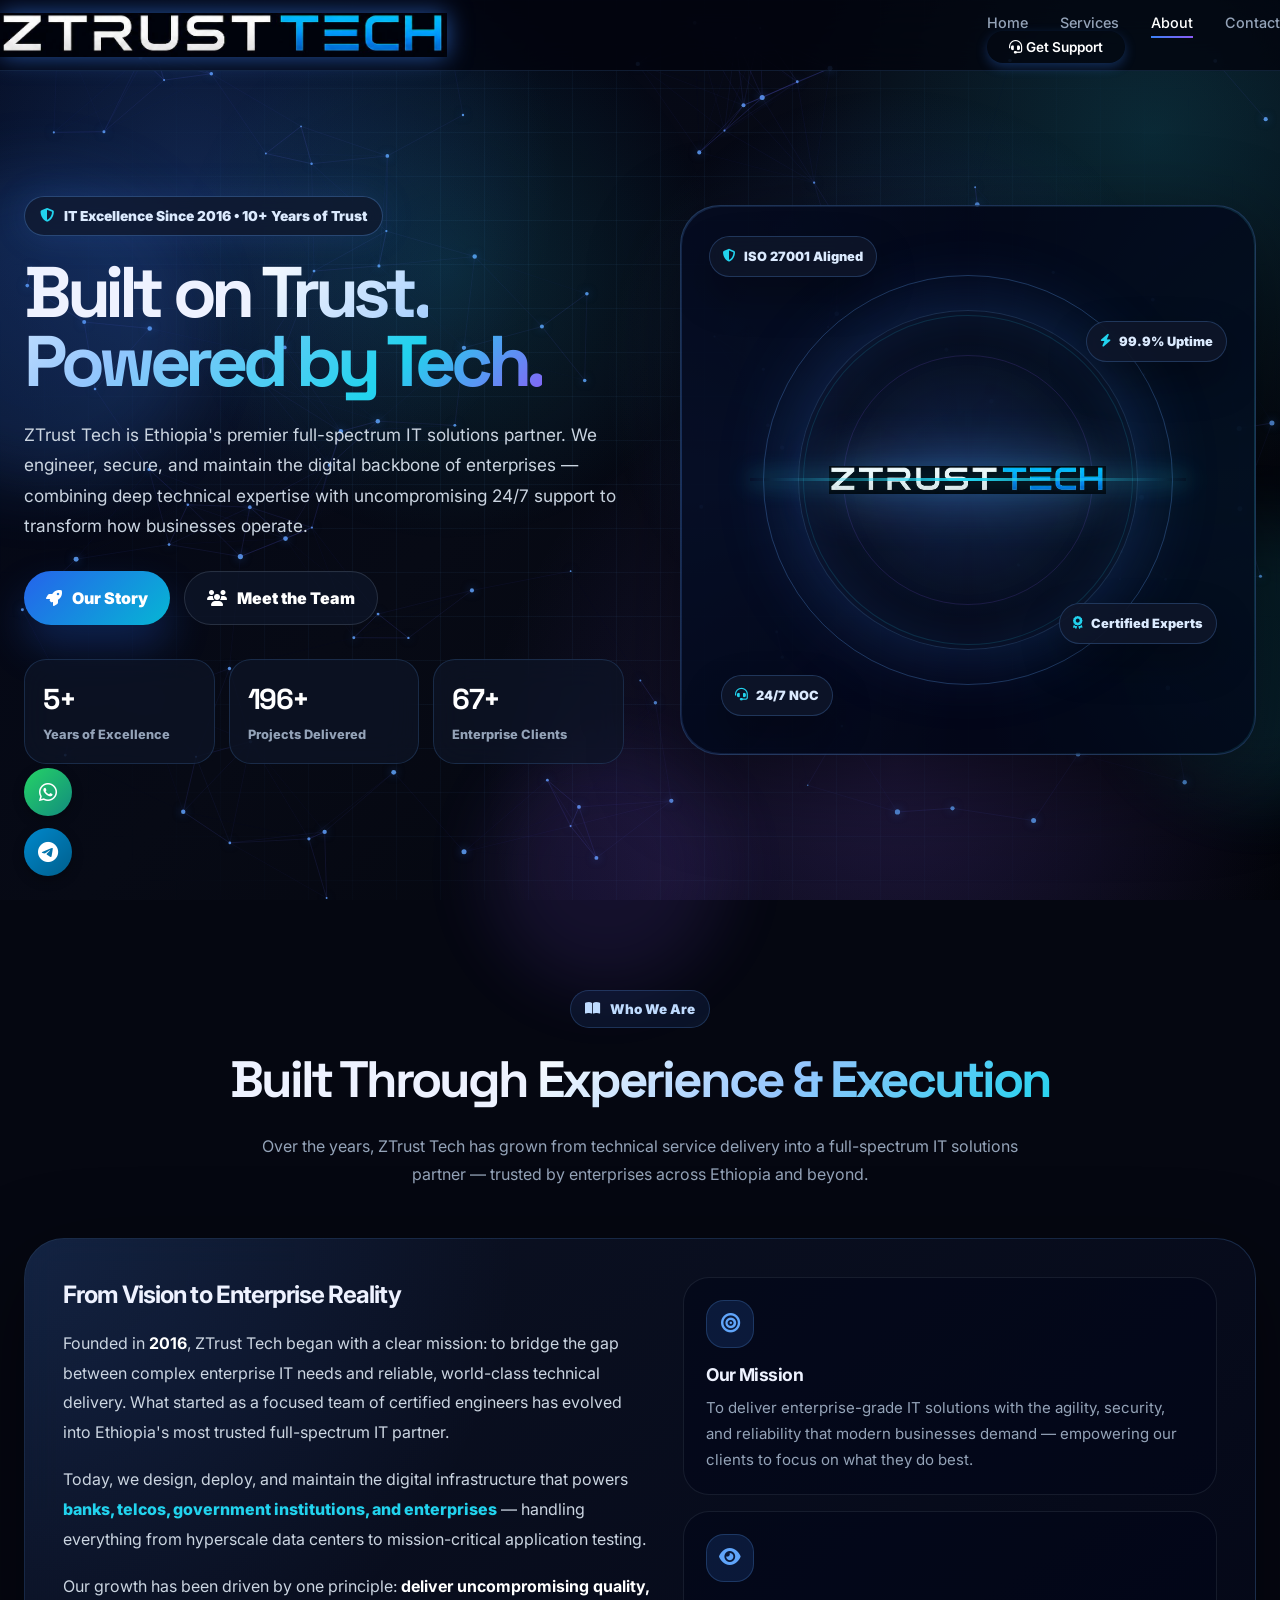
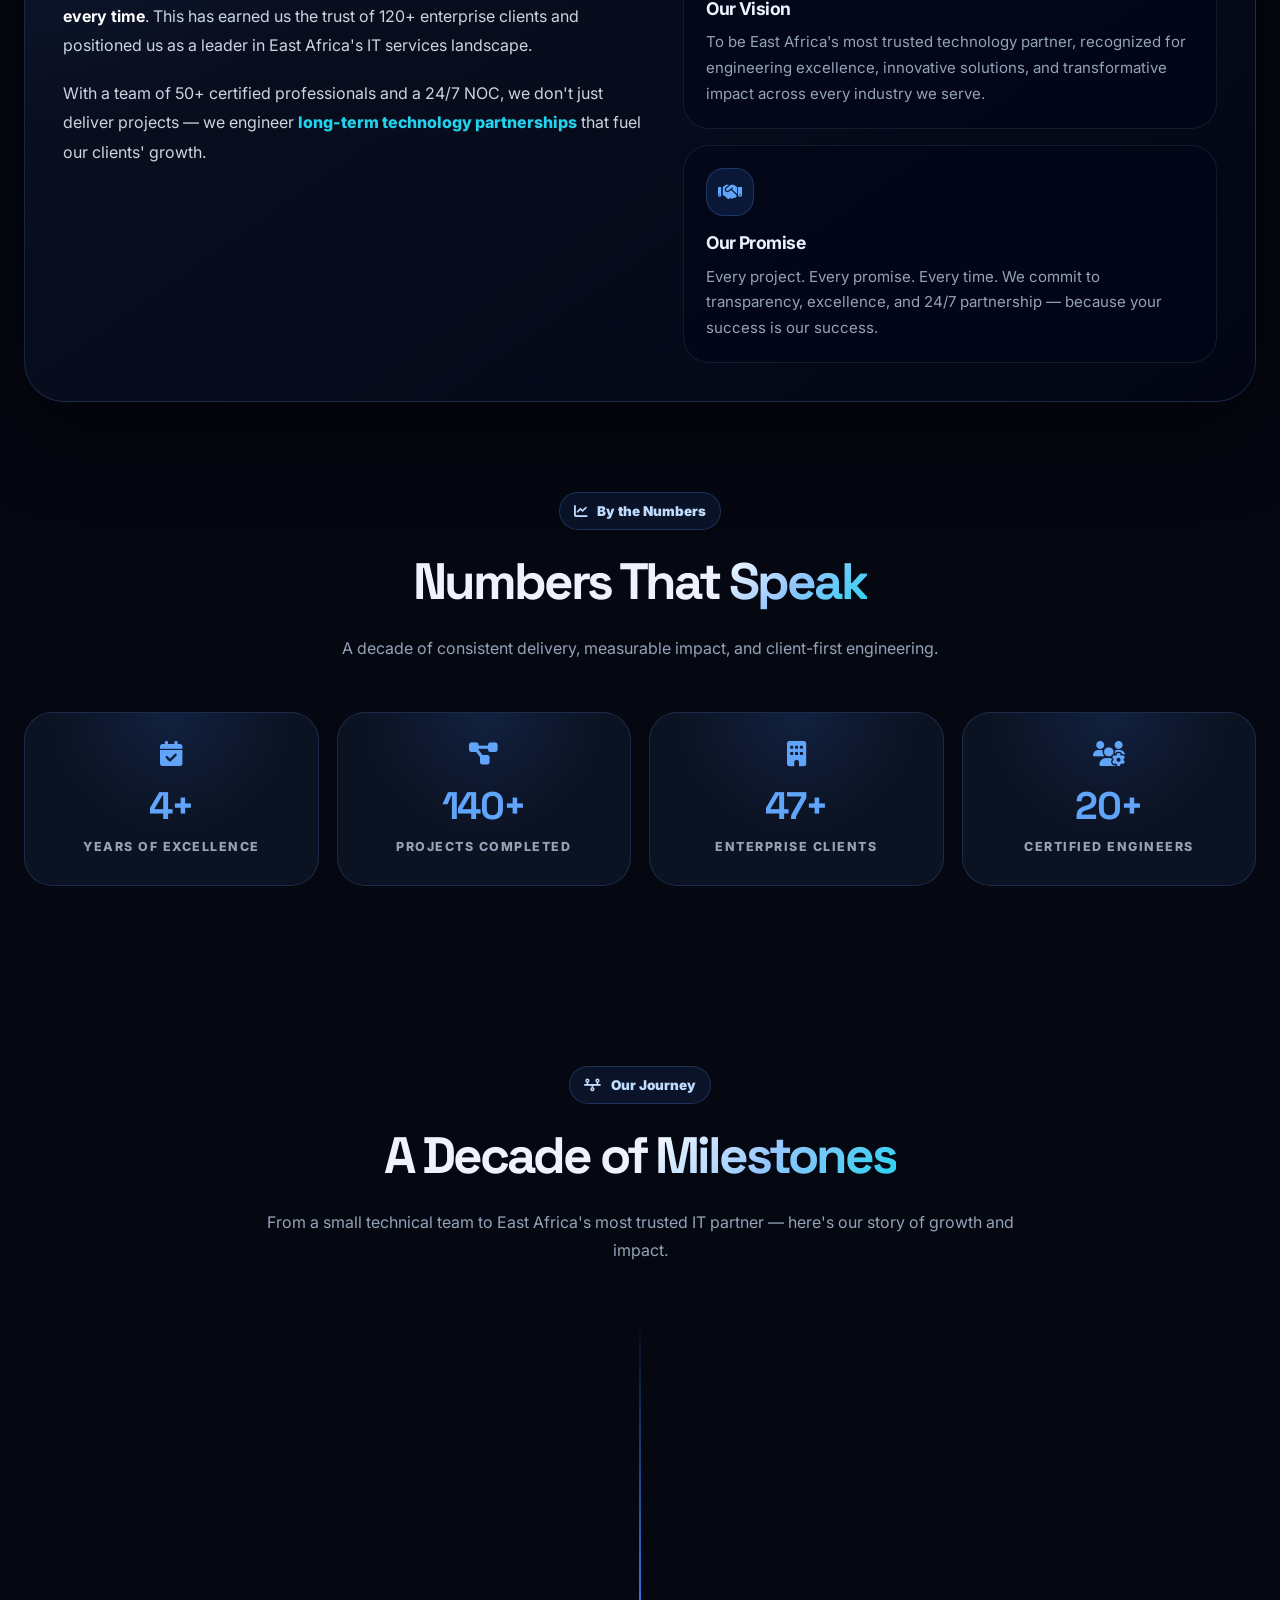
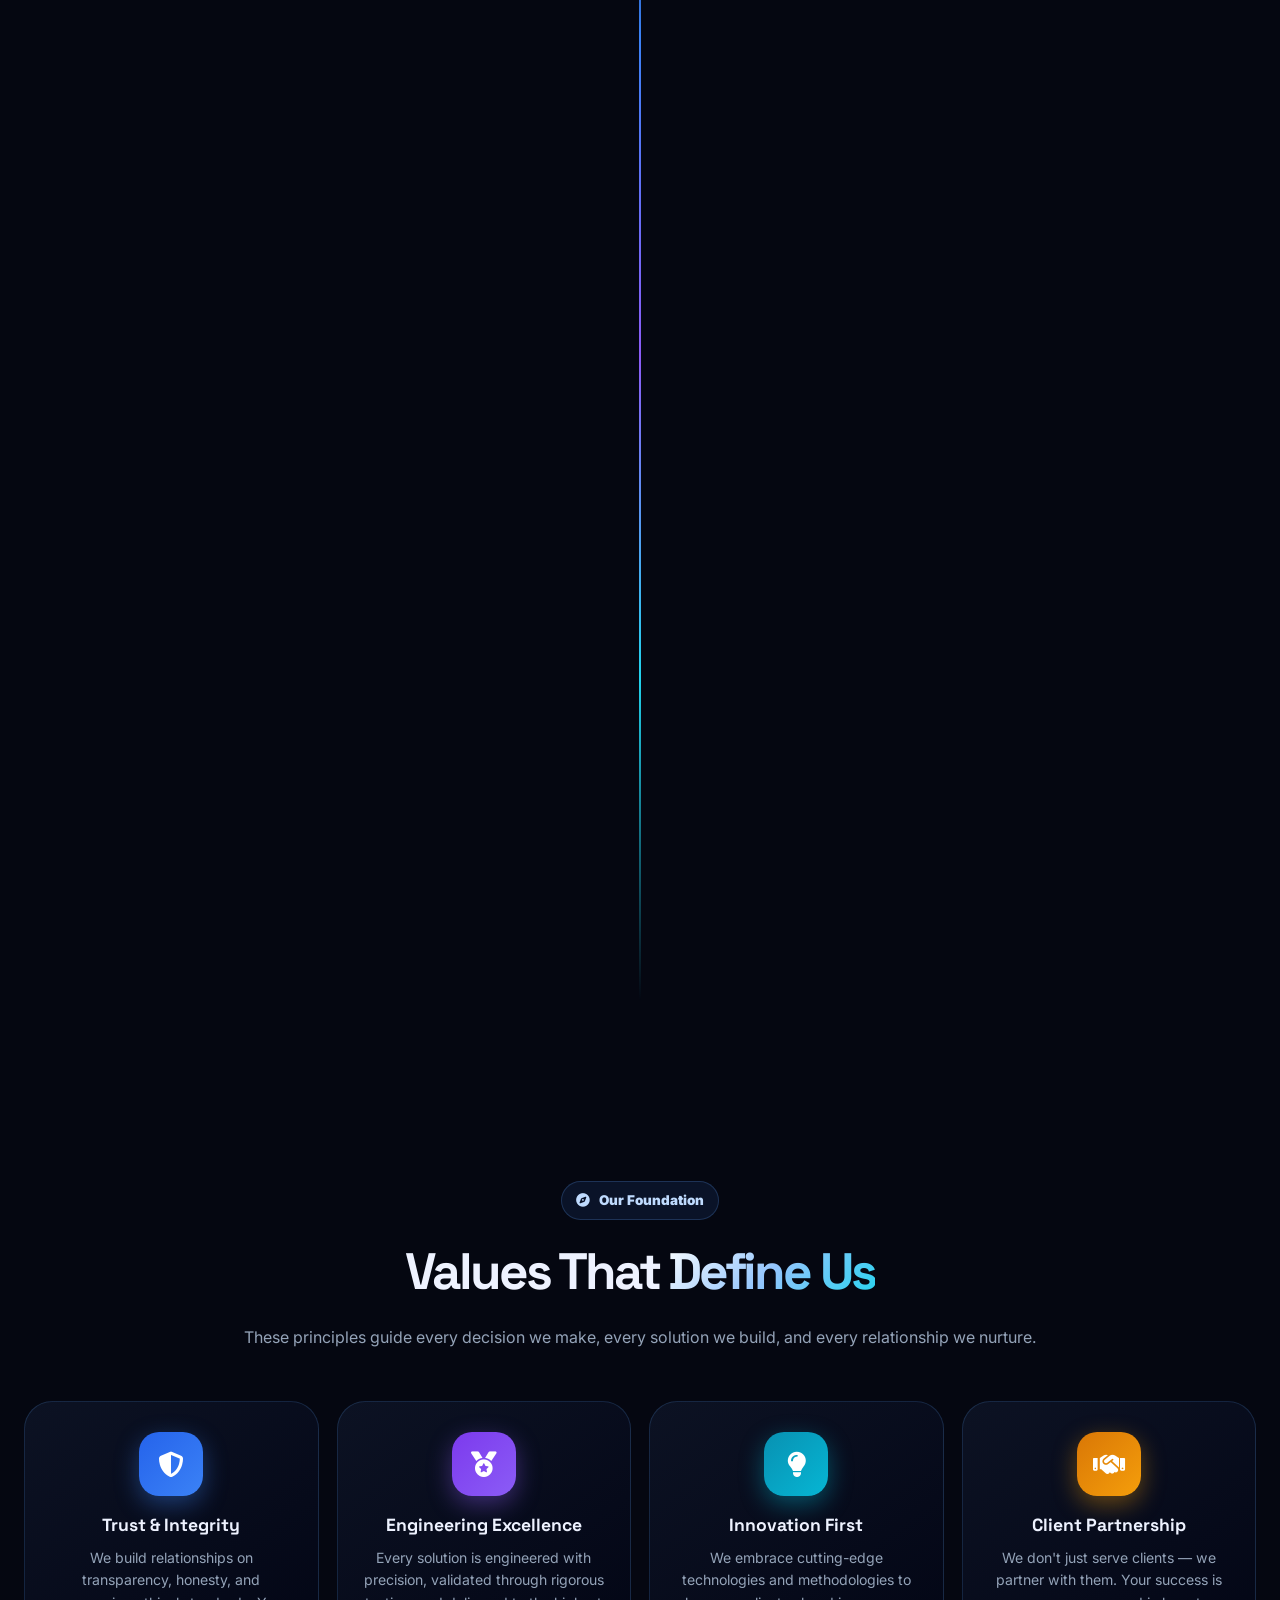
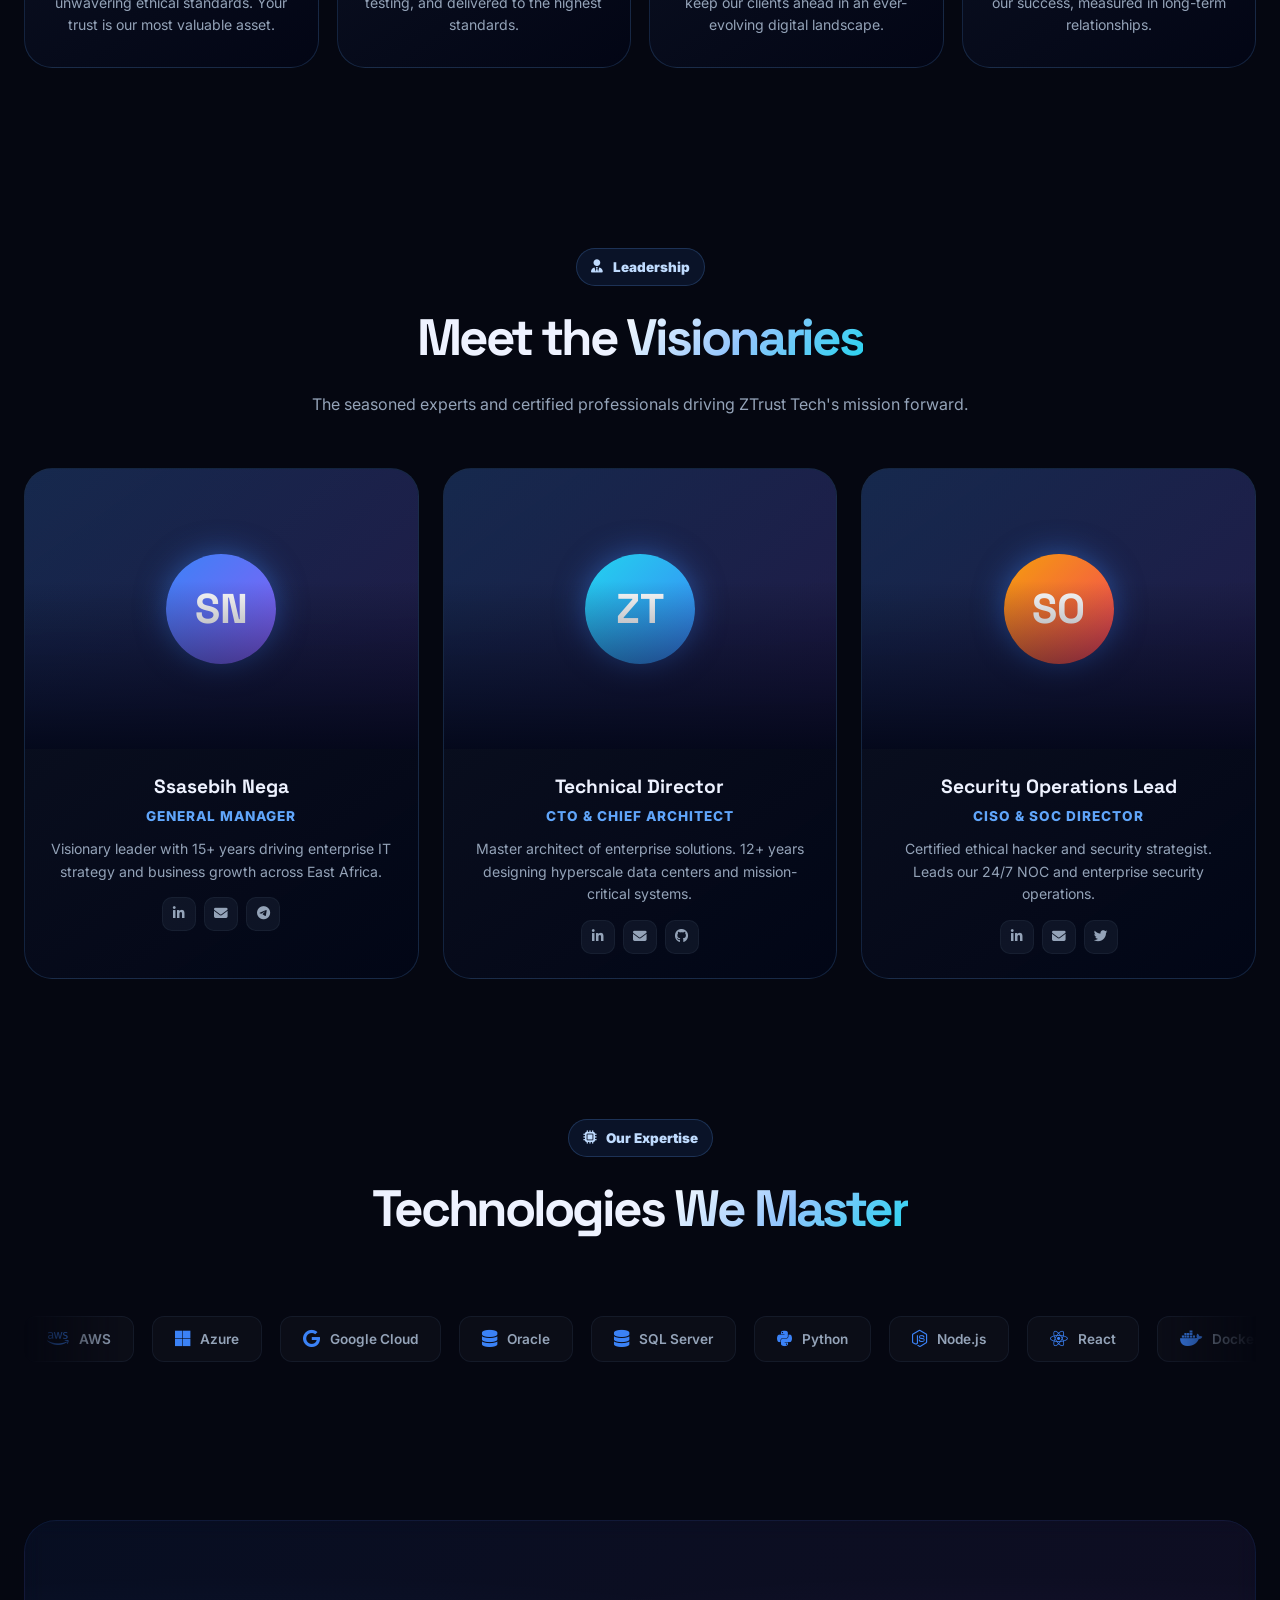
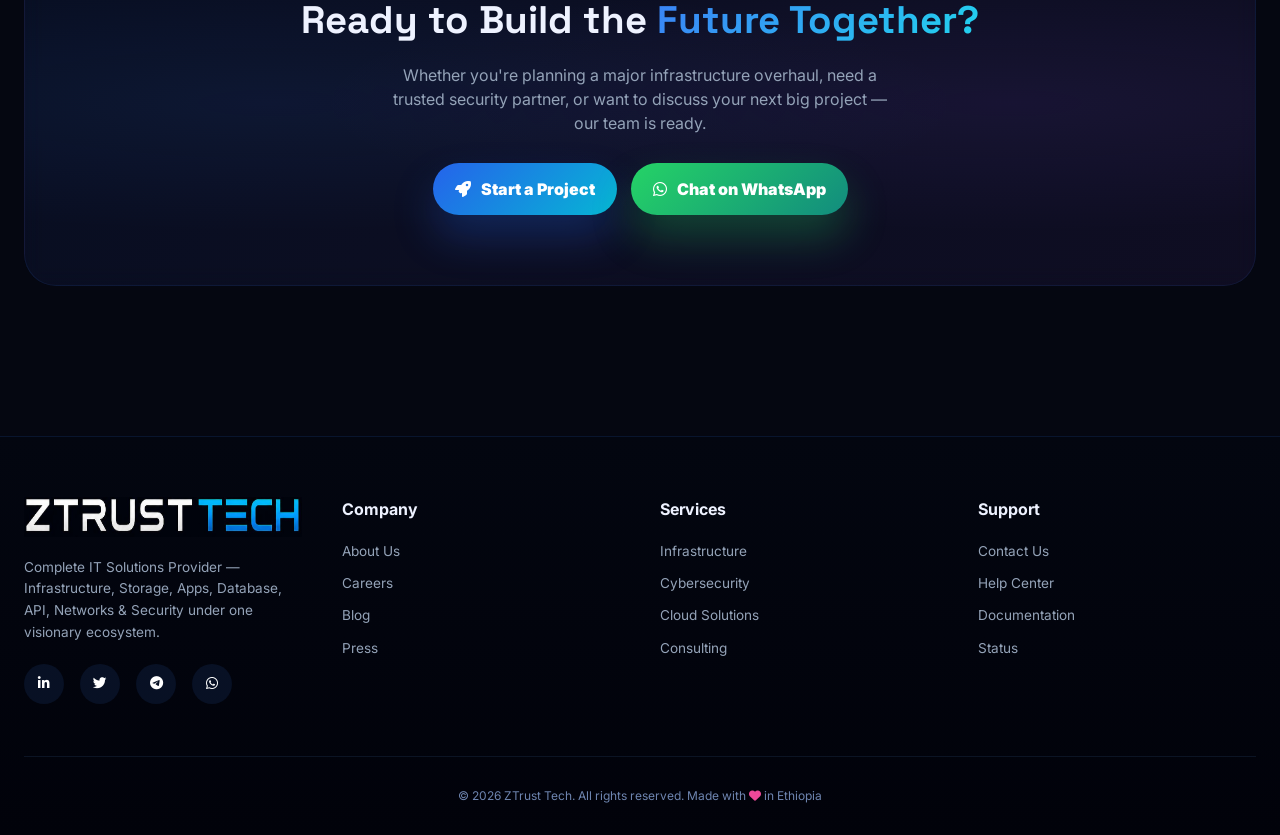
==== commit a95a1bf1: "Refactor styles and update footer content" ====
--- a/about.html
+++ b/about.html
@@ -45,7 +45,7 @@
       overflow-x: hidden;
     }
     ::selection { background: rgba(59, 130, 246, 0.45); }
-    a { color: inherit; }
+    a { color: inherit; text-decoration: none; }
     img { max-width: 100%; display: block; }
 
     .container { max-width: 1280px; margin: 0 auto; padding: 0 24px; }
@@ -56,7 +56,7 @@
     ::-webkit-scrollbar-track { background: #030308; }
     ::-webkit-scrollbar-thumb { background: linear-gradient(180deg, var(--blue), var(--purple)); border-radius: 4px; }
 
-    /* ================= BACKGROUND (unchanged) ================= */
+    /* ================= BACKGROUND ================= */
     .cyber-bg {
       position: fixed;
       inset: 0;
@@ -90,57 +90,100 @@
     /* Network Canvas */
     #networkCanvas { position: fixed; top: 0; left: 0; width: 100%; height: 100%; z-index: -2; pointer-events: none; }
 
-    /* ================= NAV (matches homepage) ================= */
+    /* ================= NAV (EXACTLY MATCHES INDEX.HTML) ================= */
     .nav {
-      position: fixed; top: 0; width: 100%; z-index: 1000;
-      background: rgba(2, 6, 23, 0.6);
-      border-bottom: 1px solid rgba(96,165,250,0.16);
-      backdrop-filter: blur(22px);
-      transition: all 0.4s;
+      position: fixed;
+      top: 0;
+      left: 0;
+      width: 100%;
+      z-index: 1000;
+      background: rgba(2, 3, 12, 0.75);
+      backdrop-filter: blur(20px);
+      border-bottom: 1px solid rgba(96, 165, 250, 0.15);
+      transition: 0.3s;
     }
     .nav.scrolled {
-      background: rgba(2, 6, 23, 0.92);
-      border-bottom-color: rgba(96,165,250,0.32);
-      box-shadow: 0 10px 40px rgba(0,0,0,0.5);
-    }
-    .nav-inner { display: flex; align-items: center; justify-content: space-between; padding: 12px 0; }
-    .logo-wrapper { display: flex; align-items: center; gap: 11px; text-decoration: none; }
-    .nav-logo {
-      height: 46px; width: auto; object-fit: contain; border-radius: 12px;
-      filter: drop-shadow(0 0 14px rgba(59,130,246,0.45));
-      transition: transform 0.3s;
-    }
-    .nav-logo:hover { transform: rotate(-8deg) scale(1.08); }
-    .logo-text { font-size: 1.35rem; font-weight: 900; letter-spacing: -0.035em; color: #fff; font-family: 'Space Grotesk', sans-serif; }
-    .logo-text span { color: var(--blue-2); }
-    .links { display: flex; align-items: center; gap: 1.7rem; }
+      background: rgba(1, 3, 12, 0.96);
+      border-bottom-color: rgba(96, 165, 250, 0.3);
+    }
+    .nav-inner {
+      display: flex;
+      justify-content: space-between;
+      align-items: center;
+      gap: 18px;
+      padding: 12px 0;
+    }
+    .logo-word-img {
+      height: 44px;
+      width: auto;
+      filter: drop-shadow(0 0 12px rgba(59,130,246,0.6));
+      transition: 0.3s;
+    }
+    .logo-word-img:hover { filter: drop-shadow(0 0 20px rgba(59,130,246,0.9)); }
+    .links {
+      display: flex;
+      gap: 2rem;
+      align-items: center;
+    }
     .links a {
-      position: relative; text-decoration: none; font-size: 0.92rem; font-weight: 800;
-      color: #cbd5e1; transition: 0.25s;
+      text-decoration: none;
+      color: var(--muted);
+      font-weight: 500;
+      font-size: 0.9rem;
+      transition: 0.2s;
+      position: relative;
     }
     .links a::after {
-      content: ''; position: absolute; left: 0; bottom: -7px; height: 2px; width: 0;
-      border-radius: 20px; background: linear-gradient(90deg, var(--blue), var(--cyan)); transition: 0.25s;
-    }
-    .links a:hover, .links a.active { color: #fff; }
+      content: "";
+      position: absolute;
+      left: 0;
+      bottom: -4px;
+      width: 0;
+      height: 2px;
+      background: linear-gradient(90deg, var(--blue), var(--purple));
+      transition: 0.3s;
+    }
     .links a:hover::after, .links a.active::after { width: 100%; }
+    .links a:hover, .links a.active { color: white; }
     .nav-cta {
-      padding: 10px 16px; border-radius: 999px; color: #fff !important;
-      background: linear-gradient(135deg, #2563eb, #06b6d4);
-      box-shadow: 0 16px 32px rgba(37,99,235,0.25);
-    }
-    .nav-cta::after { display: none; }
-    .menu-toggle { display: none; color: #fff; font-size: 1.5rem; cursor: pointer; background: none; border: none; padding: 8px; }
+      text-decoration: none;
+      color: #fff;
+      font-weight: 600;
+      font-size: 0.85rem;
+      padding: 8px 22px;
+      border-radius: 40px;
+      background: linear-gradient(135deg, var(--blue), var(--indigo));
+      box-shadow: 0 4px 12px rgba(59,130,246,0.3);
+      transition: 0.2s;
+    }
+    .nav-cta:hover { transform: translateY(-2px); box-shadow: 0 8px 20px rgba(59,130,246,0.4); }
+    .menu-toggle {
+      display: none;
+      background: none;
+      border: none;
+      color: #fff;
+      font-size: 1.6rem;
+      cursor: pointer;
+    }
     @media (max-width: 820px) {
       .links {
-        position: fixed; top: 0; left: -100%; width: 80%; max-width: 320px; height: 100vh;
-        background: rgba(2, 6, 23, 0.98); flex-direction: column;
-        padding: 5rem 2rem 2rem; gap: 0.5rem; transition: left 0.4s;
-        border-right: 1px solid rgba(96,165,250,0.18); backdrop-filter: blur(30px);
+        position: fixed;
+        top: 70px;
+        left: -100%;
+        width: 70%;
+        max-width: 260px;
+        height: calc(100vh - 70px);
+        background: rgba(2,5,18,0.98);
+        backdrop-filter: blur(28px);
+        flex-direction: column;
+        gap: 2rem;
+        padding: 2rem;
+        transition: left 0.4s;
+        z-index: 1001;
       }
       .links.active { left: 0; }
       .menu-toggle { display: block; }
-      .links a { font-size: 1.05rem; padding: 14px 0; width: 100%; border-bottom: 1px solid rgba(96,165,250,0.08); }
+      .links a { font-size: 0.95rem; padding: 8px 0; width: 100%; border-bottom: 1px solid rgba(96,165,250,0.08); }
       .links a::after { display: none; }
     }
 
@@ -207,7 +250,7 @@
     .hero-stat strong { display: block; font-size: 1.8rem; font-weight: 900; letter-spacing: -0.05em; color: #fff; font-family: 'Space Grotesk', sans-serif; }
     .hero-stat small { color: var(--muted); font-weight: 800; font-size: 0.8rem; }
 
-    /* Holo Card (enhanced) */
+    /* Holo Card */
     .holo-card {
       position: relative; min-height: 550px; display: grid; place-items: center;
       border-radius: var(--radius-xl);
@@ -514,105 +557,75 @@
     .btn-whatsapp { background: linear-gradient(135deg, #25d366, #128c7e); box-shadow: 0 22px 42px rgba(37,211,102,0.28); }
     .btn-whatsapp:hover { box-shadow: 0 24px 50px rgba(37,211,102,0.4); }
 
-    /* ================= FOOTER (matches homepage) ================= */
+    /* ================= FOOTER (matches index.html) ================= */
     .footer {
-      background: rgba(3,3,8,0.9);
-      padding: 60px 0 28px;
-      border-top: 1px solid rgba(30,41,59,0.3);
+      background: linear-gradient(180deg, #030610, #01020a);
+      border-top: 1px solid rgba(59,130,246,0.15);
+      padding: 60px 0 30px;
       margin-top: 60px;
     }
     .footer-grid {
       display: grid;
-      grid-template-columns: 1.5fr 1fr 1fr 1fr;
+      grid-template-columns: repeat(auto-fit, minmax(200px, 1fr));
       gap: 40px;
       margin-bottom: 40px;
     }
-    @media (max-width: 768px) { .footer-grid { grid-template-columns: 1fr 1fr; } }
-    @media (max-width: 480px) { .footer-grid { grid-template-columns: 1fr; } }
-    .footer-logo {
-      height: 48px; width: auto; margin-bottom: 16px; border-radius: 12px;
-      filter: drop-shadow(0 0 14px rgba(59,130,246,0.3));
-    }
-    .footer h4 { color: var(--text); margin-bottom: 18px; font-weight: 700; font-family: 'Space Grotesk', sans-serif; font-size: 1rem; }
-    .footer-link {
-      color: var(--muted);
+    .footer-col h4 { margin-bottom: 20px; font-size: 1rem; }
+    .footer-col a {
+      display: block;
+      color: #94a3b8;
+      text-decoration: none;
+      font-size: 0.85rem;
+      margin-bottom: 12px;
+      transition: 0.2s;
+    }
+    .footer-col a:hover { color: white; transform: translateX(5px); }
+    .social-links { display: flex; gap: 16px; margin-top: 20px; }
+    .social-links a {
+      width: 40px;
+      height: 40px;
+      border-radius: 40px;
+      background: rgba(59,130,246,0.1);
       display: flex;
       align-items: center;
-      margin-bottom: 11px;
-      font-size: 0.88rem;
-      transition: all 0.3s;
-      cursor: pointer;
-      text-decoration: none;
-    }
-    .footer-link:hover { color: var(--blue-2); transform: translateX(4px); }
-    .footer-link i { width: 16px; margin-right: 8px; color: var(--blue); font-size: 0.8rem; }
-    .footer-text {
-      margin-top: 12px;
-      color: var(--muted);
-      font-size: 0.88rem;
-      line-height: 1.7;
-    }
-    .social-links {
-      display: flex;
-      gap: 10px;
-      margin-top: 18px;
-    }
-    .social-links a {
-      width: 40px; height: 40px; border-radius: 12px;
-      display: flex; align-items: center; justify-content: center;
-      background: rgba(30,41,59,0.4);
-      border: 1px solid rgba(30,41,59,0.6);
-      color: #94a3b8;
-      font-size: 1rem;
+      justify-content: center;
+      color: white;
       transition: 0.3s;
       text-decoration: none;
     }
-    .social-links a:hover {
-      background: rgba(59,130,246,0.12);
-      border-color: rgba(59,130,246,0.3);
-      color: var(--blue-2);
-      transform: translateY(-3px);
-    }
-    .copyright {
+    .social-links a:hover { background: var(--blue); transform: translateY(-3px) rotate(360deg); }
+    .footer-bottom {
       text-align: center;
-      padding-top: 28px;
-      border-top: 1px solid rgba(30,41,59,0.3);
-      font-size: 0.78rem;
-      color: #475569;
-    }
-    .copyright a { color: var(--blue-2); text-decoration: none; }
-    .copyright i { color: var(--rose); }
+      padding-top: 30px;
+      border-top: 1px solid rgba(96,165,250,0.1);
+      font-size: 0.75rem;
+      color: #6e85b0;
+    }
 
     /* ================= FLOATING & BACK TO TOP ================= */
-    .floating-btns { position: fixed; bottom: 30px; left: 30px; display: flex; flex-direction: column; gap: 10px; z-index: 999; }
+    .floating-btns { position: fixed; bottom: 24px; left: 24px; display: flex; flex-direction: column; gap: 12px; z-index: 999; }
     .float-btn {
-      width: 54px; height: 54px; border-radius: 14px; display: flex; align-items: center; justify-content: center;
-      font-size: 1.5rem; color: #fff; transition: 0.3s; position: relative; text-decoration: none;
-    }
-    .float-btn::after { content: ''; position: absolute; inset: -3px; border-radius: 17px; background: inherit; opacity: 0.3; filter: blur(10px); z-index: -1; }
+      width: 48px; height: 48px; border-radius: 30px; display: flex; align-items: center; justify-content: center;
+      font-size: 1.3rem; color: #fff; transition: 0.3s; text-decoration: none;
+      box-shadow: 0 4px 12px rgba(0,0,0,0.3);
+    }
     .float-btn.wa { background: linear-gradient(135deg, #25d366, #128c7e); }
     .float-btn.tg { background: linear-gradient(135deg, #0088cc, #005f8c); }
-    .float-btn:hover { transform: translateY(-4px) scale(1.08); }
-    @media (max-width: 768px) { .floating-btns { bottom: 20px; left: 20px; } .float-btn { width: 46px; height: 46px; font-size: 1.3rem; } }
+    .float-btn:hover { transform: scale(1.1); box-shadow: 0 8px 20px rgba(0,0,0,0.4); }
 
     .back-to-top {
-      position: fixed; bottom: 30px; right: 30px; width: 50px; height: 50px;
-      border-radius: 14px; border: none; background: linear-gradient(135deg, var(--blue), var(--purple));
+      position: fixed; bottom: 24px; right: 24px; width: 48px; height: 48px;
+      border-radius: 30px; border: none; background: linear-gradient(135deg, var(--blue), var(--indigo));
       color: #fff; font-size: 1.1rem; cursor: pointer; opacity: 0; visibility: hidden;
-      transition: 0.3s; z-index: 999; display: flex; align-items: center; justify-content: center;
-      box-shadow: 0 4px 20px rgba(59,130,246,0.3);
+      transition: 0.25s; z-index: 999; display: flex; align-items: center; justify-content: center;
+      box-shadow: 0 4px 12px rgba(0,0,0,0.3);
     }
     .back-to-top.show { opacity: 1; visibility: visible; }
     .back-to-top:hover { transform: translateY(-3px); }
-    @media (max-width: 768px) { .back-to-top { bottom: 20px; right: 20px; width: 44px; height: 44px; } }
 
     /* ================= REVEAL ANIMATIONS ================= */
     .reveal { opacity: 0; transform: translateY(40px); transition: all 0.9s cubic-bezier(0.4,0,0.2,1); }
     .reveal.visible { opacity: 1; transform: translateY(0); }
-    .reveal-left { opacity: 0; transform: translateX(-50px); transition: all 0.9s cubic-bezier(0.4,0,0.2,1); }
-    .reveal-left.visible { opacity: 1; transform: translateX(0); }
-    .reveal-right { opacity: 0; transform: translateX(50px); transition: all 0.9s cubic-bezier(0.4,0,0.2,1); }
-    .reveal-right.visible { opacity: 1; transform: translateX(0); }
     .reveal-scale { opacity: 0; transform: scale(0.9); transition: all 0.9s cubic-bezier(0.4,0,0.2,1); }
     .reveal-scale.visible { opacity: 1; transform: scale(1); }
   </style>
@@ -634,20 +647,20 @@
   <a href="https://t.me/ZTrustTech" class="float-btn tg" target="_blank" title="Telegram"><i class="fab fa-telegram-plane"></i></a>
 </div>
 
-<!-- ================= NAV (matching homepage) ================= -->
+<!-- ================= NAV (EXACTLY MATCHES INDEX.HTML) ================= -->
 <nav class="nav" id="mainNav">
   <div class="container nav-inner">
-    <a href="index.html" class="logo-wrapper">
-      <img src="Ztrust Color 2.png" alt="ZTrust Tech" class="nav-logo" onerror="this.src='https://placehold.co/46x46/0f111a/3b82f6?text=ZT&font=roboto'">
-      <div class="logo-text">ZTrust <span>Tech</span></div>
-    </a>
-    <div class="links" id="navLinks">
-      <a href="index.html">Home</a>
-      <a href="services.html">Services</a>
-      <a href="about.html" class="active">About</a>
-      <a href="contact.html" class="nav-cta">Contact Us</a>
-    </div>
-    <button class="menu-toggle" id="mobileMenu" aria-label="Menu"><i class="fas fa-bars"></i></button>
+    <img src="logoword.JPG" class="logo-word-img" alt="ZTrust" onerror="this.src='https://placehold.co/160x44/0f172a/3b82f6?text=ZTRUST'">
+    <div class="nav-right-group">
+      <div class="links" id="navLinks">
+        <a href="index.html">Home</a>
+        <a href="services.html">Services</a>
+        <a href="about.html" class="active">About</a>
+        <a href="contact.html">Contact</a>
+      </div>
+      <a href="contact.html" class="nav-cta"><i class="fas fa-headset"></i> Get Support</a>
+      <button class="menu-toggle" id="mobileMenu"><i class="fas fa-bars"></i></button>
+    </div>
   </div>
 </nav>
 
@@ -691,7 +704,7 @@
           <div class="holo-ring two"></div>
           <div class="holo-ring three"></div>
           <div class="holo-logo-wrap">
-            <img src="Ztrust Color 2.png" alt="ZTrust Tech" class="holo-logo" onerror="this.src='https://placehold.co/280x280/0f111a/3b82f6?text=ZT&font=roboto'">
+            <img src="logoword.JPG" alt="ZTrust Tech" class="holo-logo" onerror="this.src='https://placehold.co/280x280/0f111a/3b82f6?text=ZT&font=roboto'">
           </div>
           <div class="scan-bar"></div>
           <div class="trust-chip one"><i class="fas fa-shield-halved"></i> ISO 27001 Aligned</div>
@@ -983,46 +996,27 @@
   </div>
 </section>
 
-<!-- ================= FOOTER (matches homepage) ================= -->
+<!-- ================= FOOTER (matches index.html) ================= -->
 <footer class="footer">
   <div class="container">
     <div class="footer-grid">
-      <div>
-        <img src="Ztrust Color 2.png" class="footer-logo" alt="ZTrust Tech" onerror="this.src='https://placehold.co/48x48/0f111a/3b82f6?text=ZT&font=roboto'">
-        <p class="footer-text">Complete IT Solutions Provider.<br>Infrastructure • Storage • Apps • Database • API • Networks</p>
+      <div class="footer-col">
+        <img src="logoword.JPG" style="height: 40px; margin-bottom: 20px;" onerror="this.style.display='none'">
+        <p style="color: #94a3b8; font-size: 0.85rem; line-height: 1.6;">Complete IT Solutions Provider — Infrastructure, Storage, Apps, Database, API, Networks & Security under one visionary ecosystem.</p>
         <div class="social-links">
           <a href="#"><i class="fab fa-linkedin-in"></i></a>
-          <a href="#"><i class="fab fa-x-twitter"></i></a>
-          <a href="https://t.me/ZTrustTech" target="_blank"><i class="fab fa-telegram"></i></a>
-          <a href="https://wa.me/251911563698" target="_blank"><i class="fab fa-whatsapp"></i></a>
-        </div>
-      </div>
-      <div>
-        <h4>Quick Links</h4>
-        <a href="index.html" class="footer-link"><i class="fas fa-chevron-right"></i> Home</a>
-        <a href="services.html" class="footer-link"><i class="fas fa-chevron-right"></i> Services</a>
-        <a href="about.html" class="footer-link"><i class="fas fa-chevron-right"></i> About</a>
-        <a href="contact.html" class="footer-link"><i class="fas fa-chevron-right"></i> Contact</a>
-      </div>
-      <div>
-        <h4>Our Services</h4>
-        <a href="services.html" class="footer-link"><i class="fas fa-chevron-right"></i> Infrastructure</a>
-        <a href="services.html" class="footer-link"><i class="fas fa-chevron-right"></i> Data Center</a>
-        <a href="services.html" class="footer-link"><i class="fas fa-chevron-right"></i> Software Testing</a>
-        <a href="services.html" class="footer-link"><i class="fas fa-chevron-right"></i> Consultancy</a>
-        <a href="services.html" class="footer-link"><i class="fas fa-chevron-right"></i> Training</a>
-        <a href="services.html" class="footer-link"><i class="fas fa-chevron-right"></i> 24/7 Support</a>
-      </div>
-      <div>
-        <h4>Contact</h4>
-        <a href="#" class="footer-link"><i class="fas fa-user"></i> GM: Ssasebih Nega</a>
-        <a href="tel:+251911563698" class="footer-link"><i class="fas fa-phone"></i> +251 911 563 698</a>
-        <a href="mailto:sales2@ztrust.et" class="footer-link"><i class="fas fa-envelope"></i> sales2@ztrust.et</a>
-        <a href="#" class="footer-link"><i class="fas fa-location-dot"></i> Addis Ababa, Ethiopia</a>
-      </div>
-    </div>
-    <div class="copyright">
-      © 2024 <a href="#">ZTrust Tech</a> — All rights reserved. Crafted with <i class="fas fa-heart"></i> in Ethiopia.
+          <a href="#"><i class="fab fa-twitter"></i></a>
+          <a href="https://t.me/ZTrustTech"><i class="fab fa-telegram"></i></a>
+          <a href="https://wa.me/251911563698"><i class="fab fa-whatsapp"></i></a>
+        </div>
+      </div>
+      <div class="footer-col"><h4>Company</h4><a href="about.html">About Us</a><a href="#">Careers</a><a href="#">Blog</a><a href="#">Press</a></div>
+      <div class="footer-col"><h4>Services</h4><a href="services.html">Infrastructure</a><a href="services.html">Cybersecurity</a><a href="services.html">Cloud Solutions</a><a href="services.html">Consulting</a></div>
+      <div class="footer-col"><h4>Support</h4><a href="contact.html">Contact Us</a><a href="#">Help Center</a><a href="#">Documentation</a><a href="#">Status</a></div>
+    </div>
+    <div class="footer-bottom">
+      <span>© 2026 ZTrust Tech. All rights reserved.</span>
+      <span>Made with <i class="fas fa-heart" style="color: #ec4899;"></i> in Ethiopia</span>
     </div>
   </div>
 </footer>
@@ -1141,7 +1135,7 @@
     }
   });
 }, {threshold: 0.12, rootMargin: '0px 0px -50px 0px'});
-document.querySelectorAll('.reveal,.reveal-left,.reveal-right,.reveal-scale').forEach(el=>observer.observe(el));
+document.querySelectorAll('.reveal,.reveal-scale').forEach(el=>observer.observe(el));
 
 /* ═══════ COUNTER ANIMATION ═══════ */
 const counterObs = new IntersectionObserver((entries)=>{
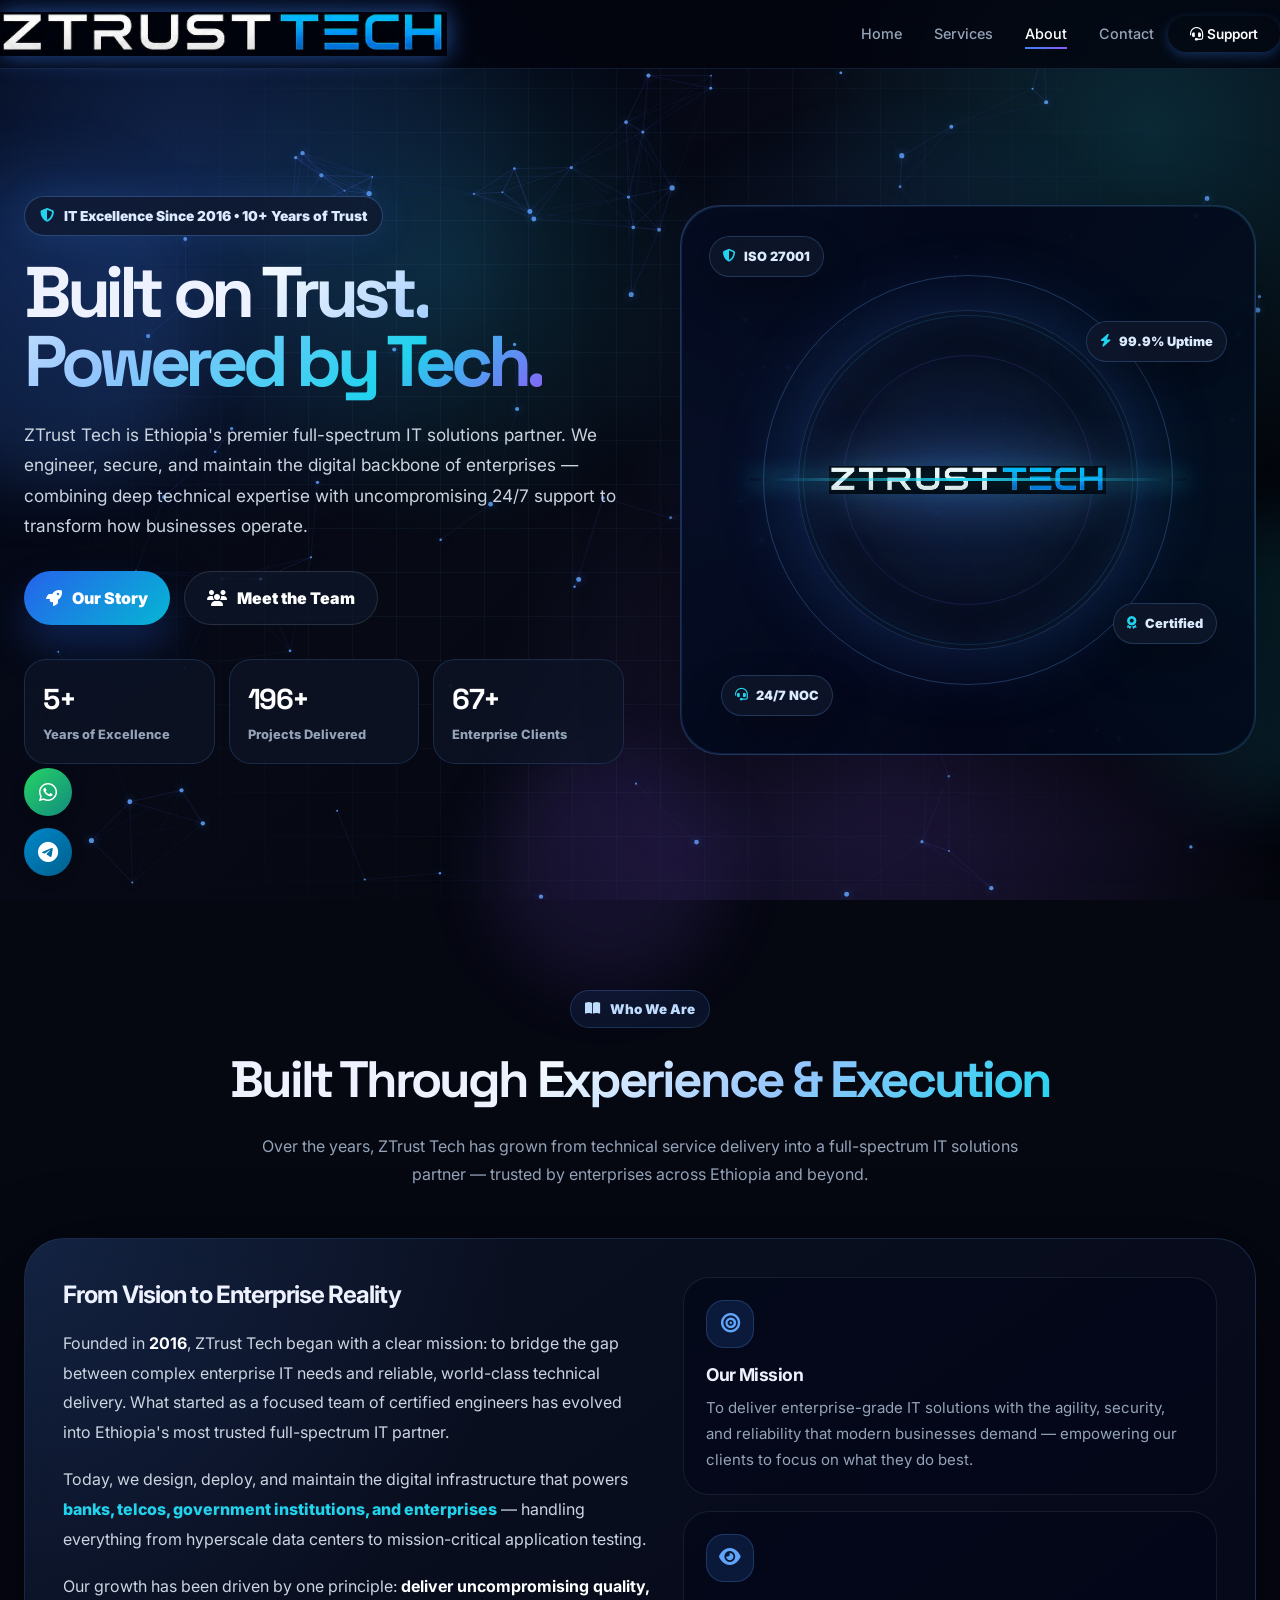
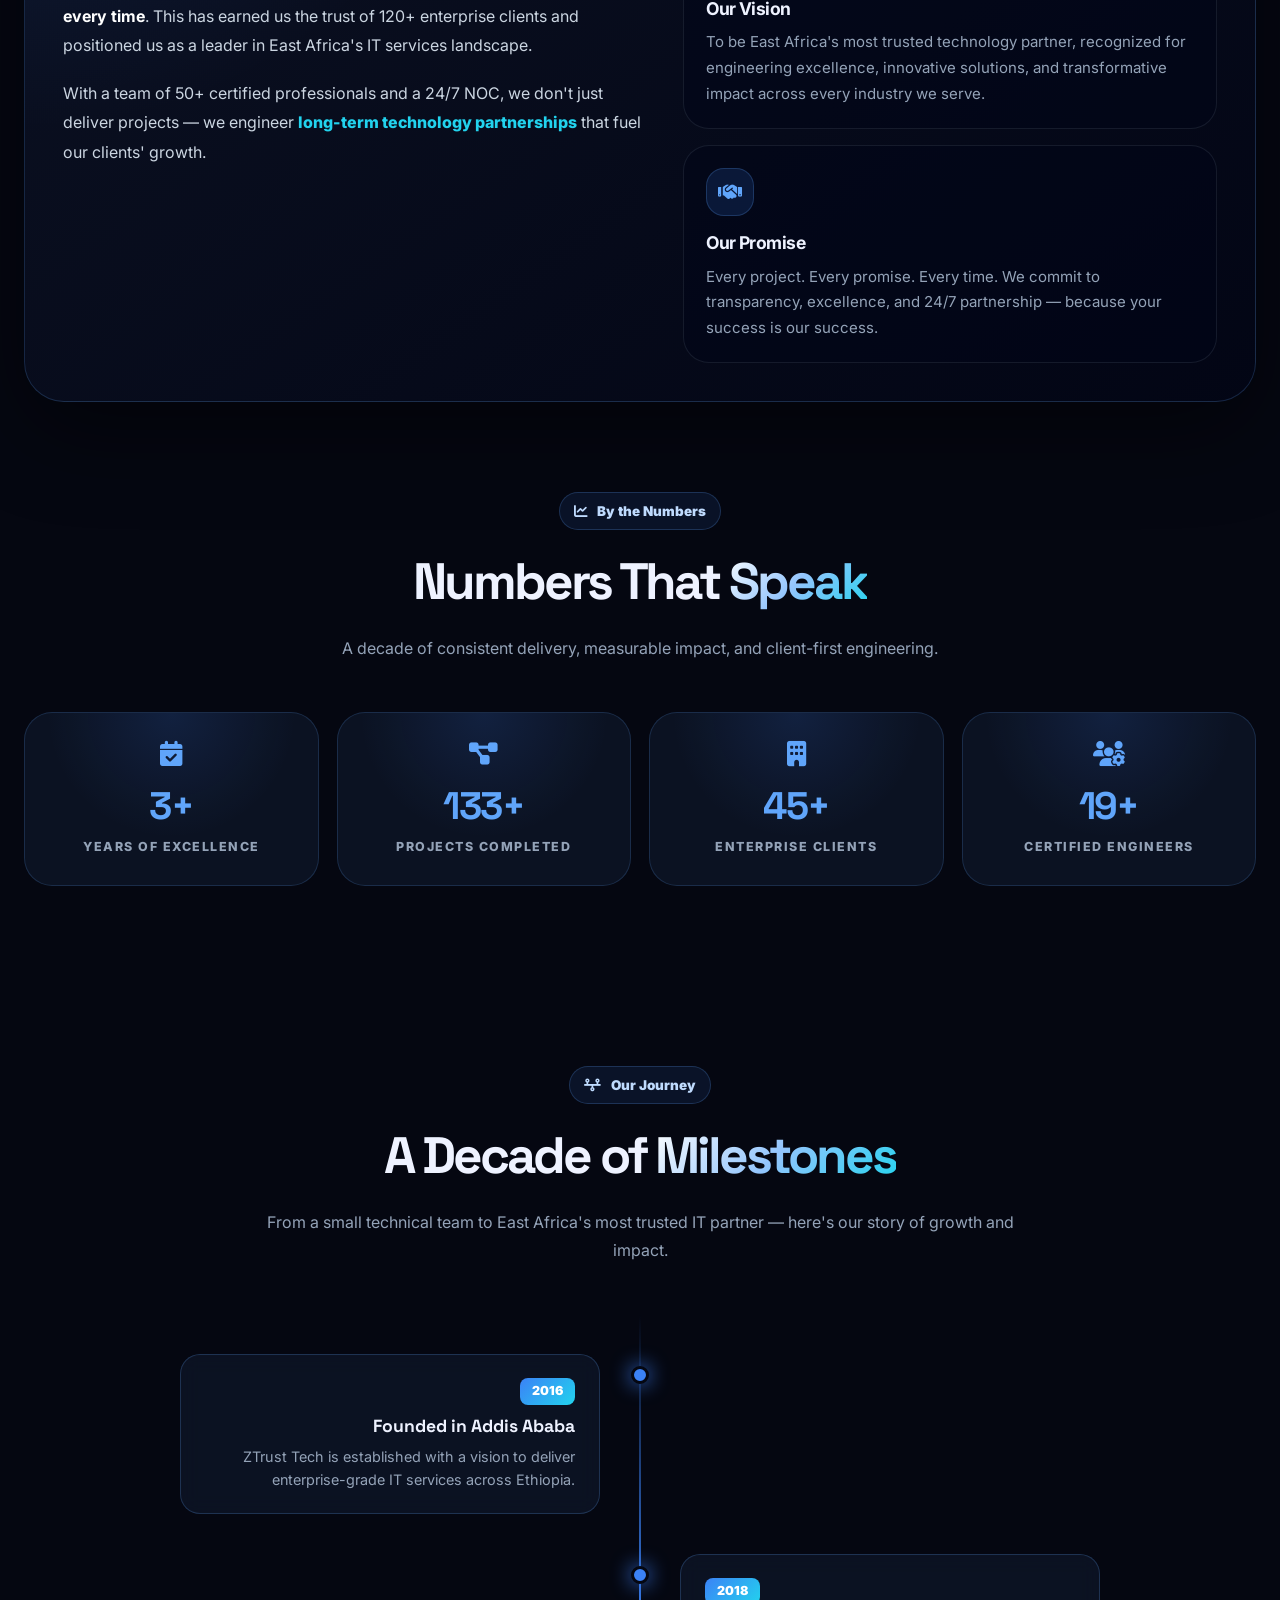
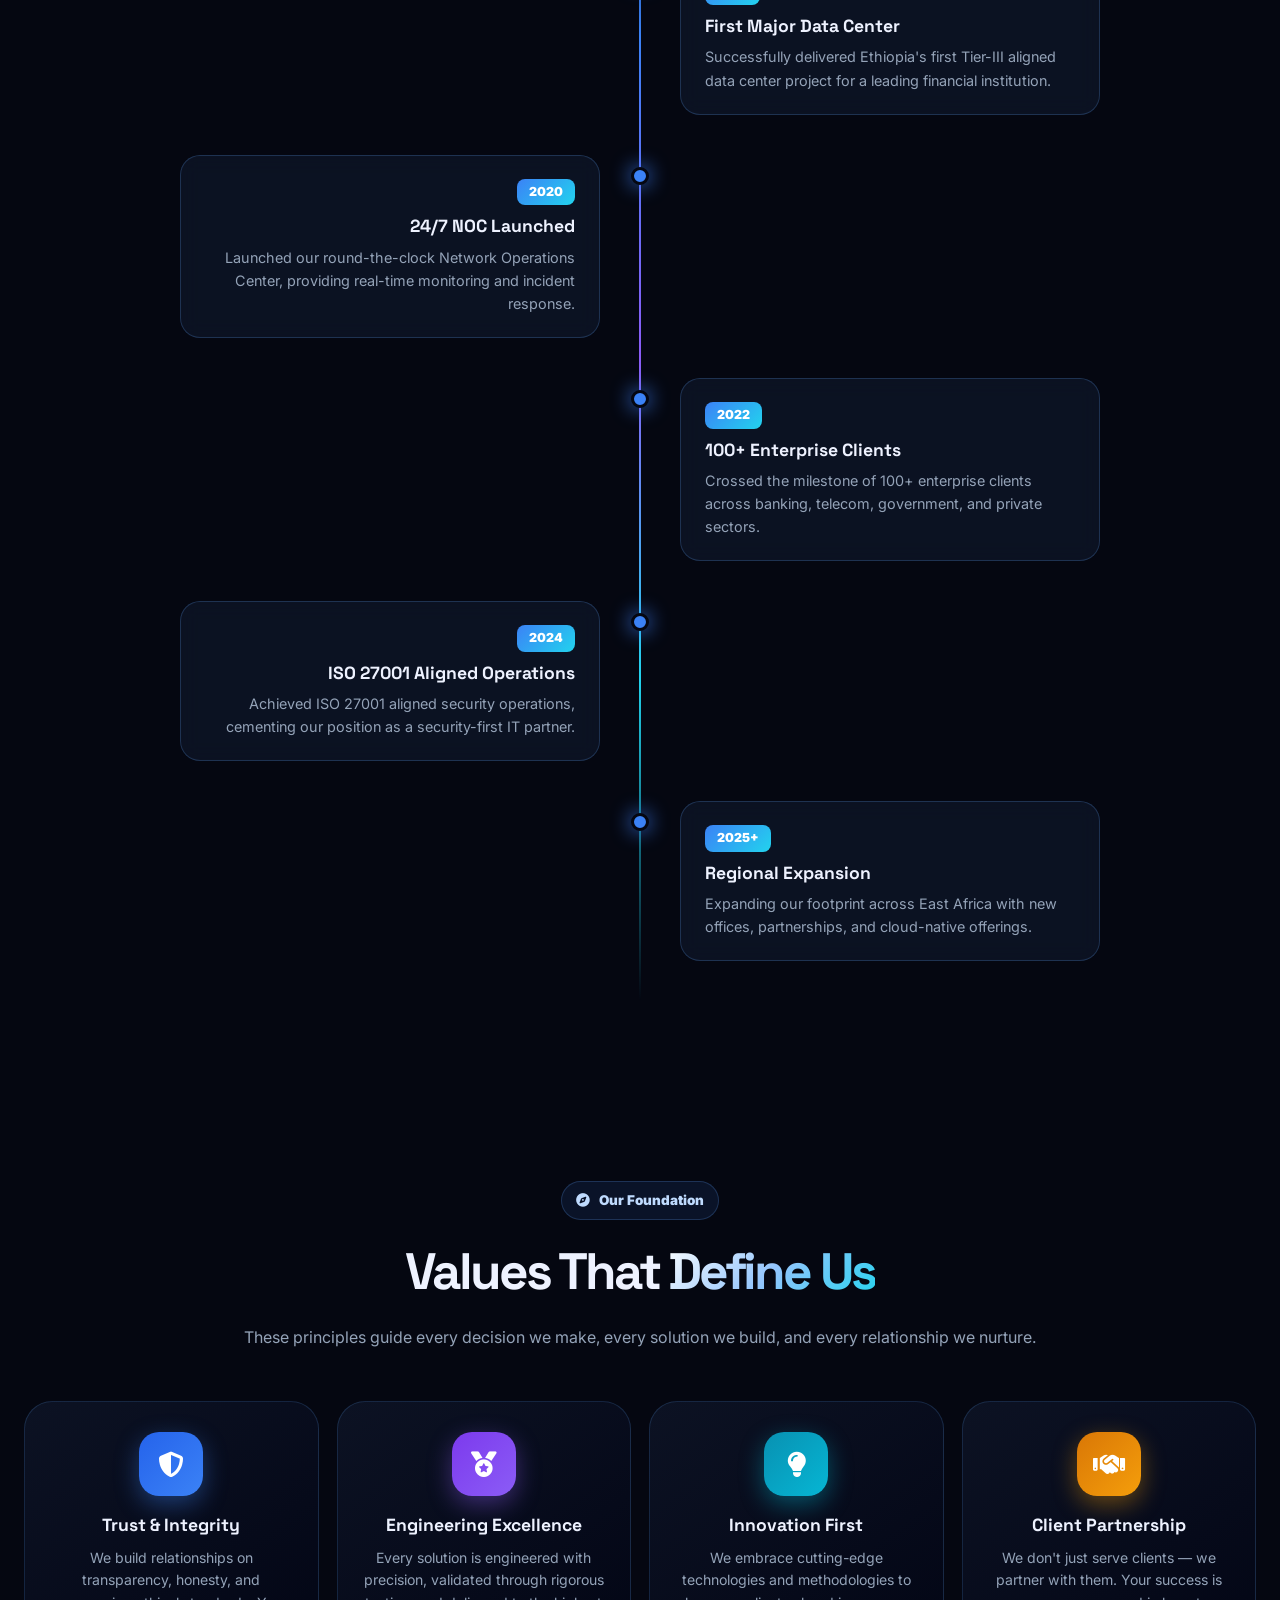
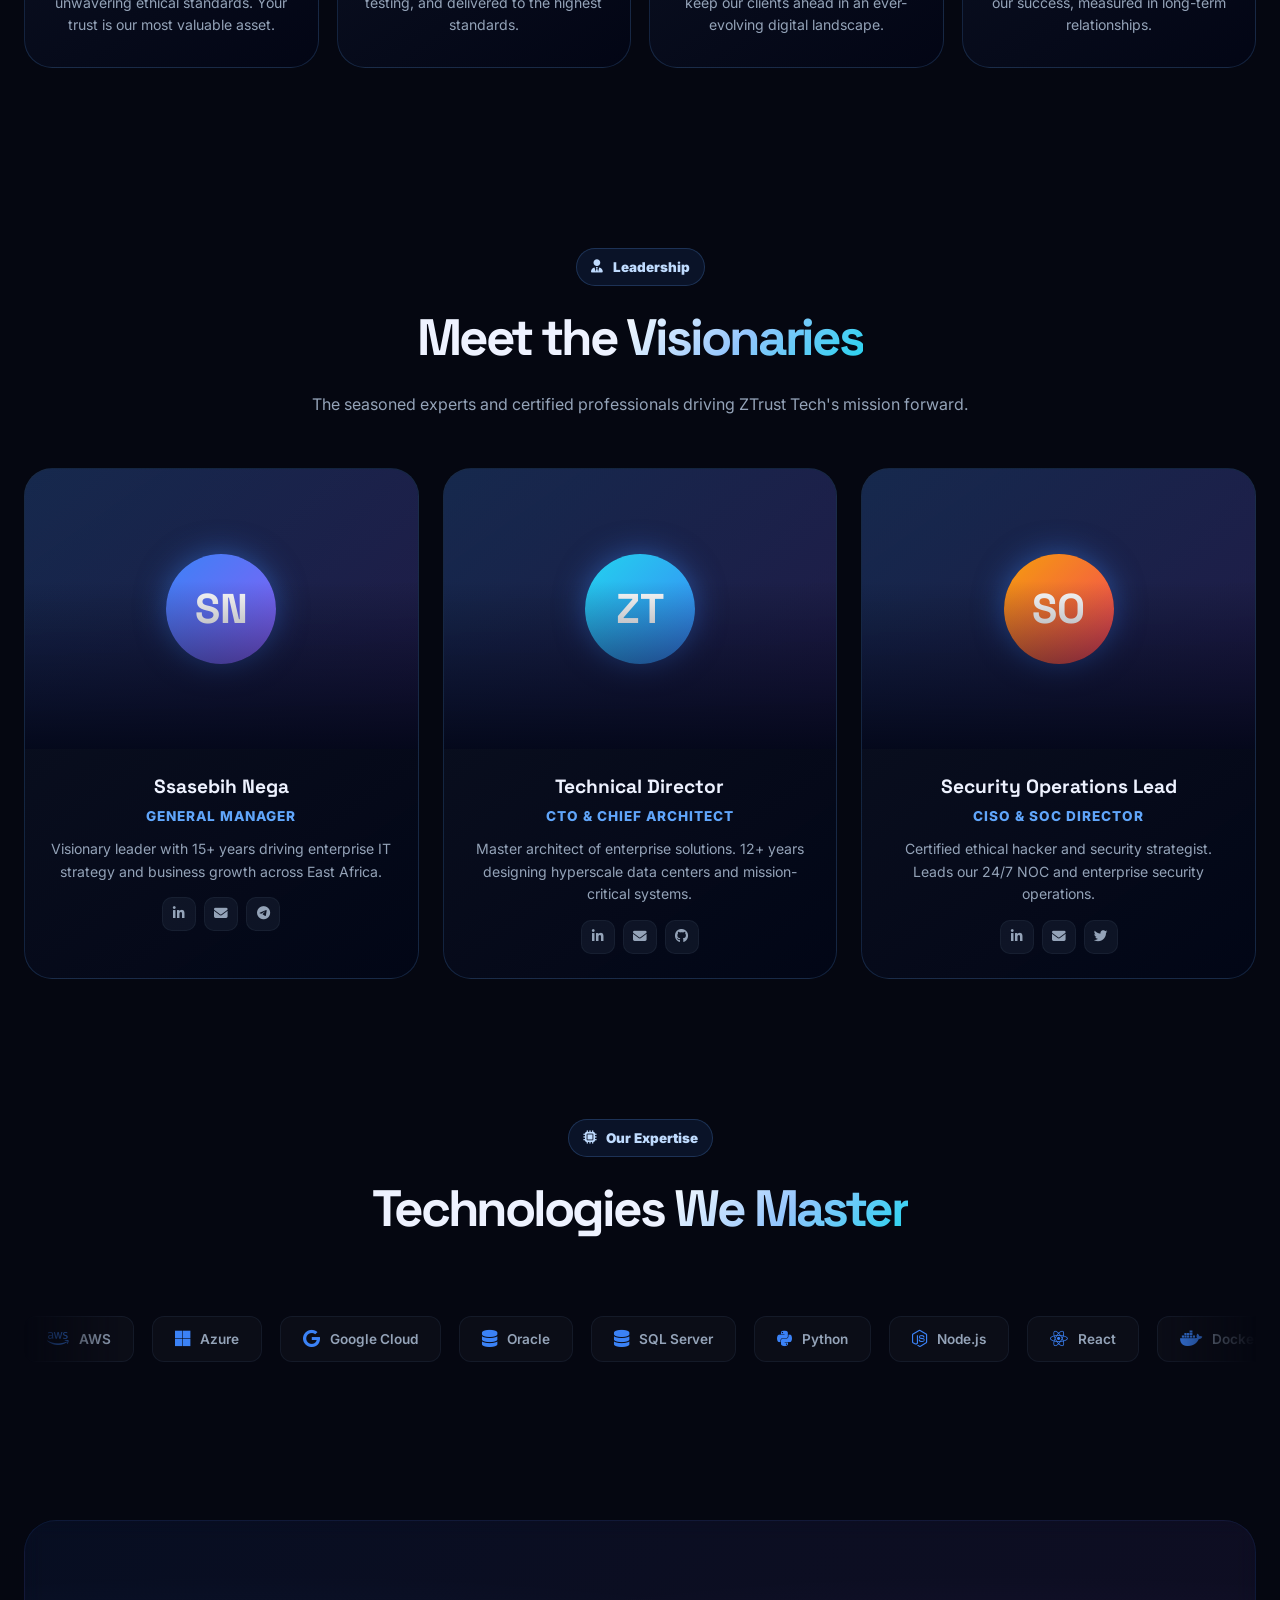
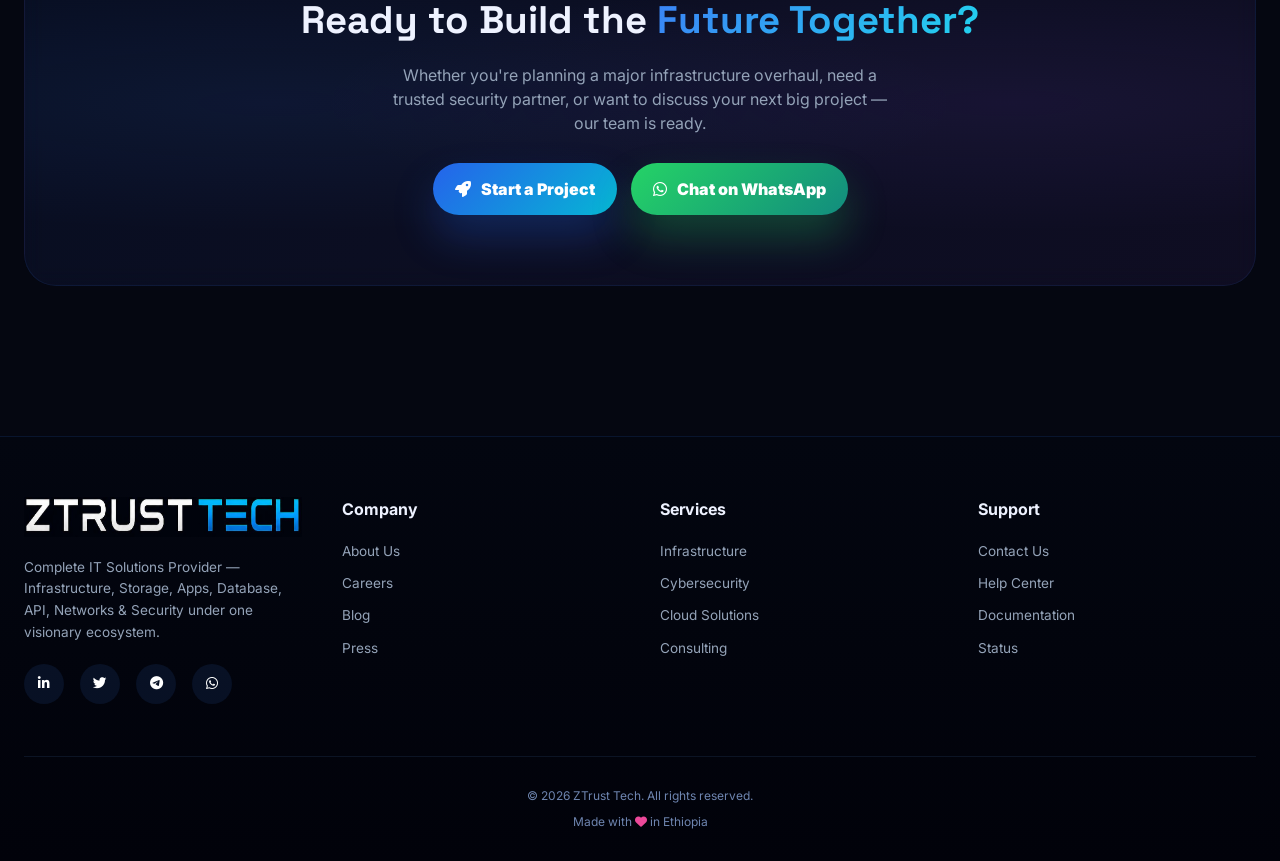
==== commit 656b91c3: "Update viewport meta tag and adjust styles" ====
--- a/about.html
+++ b/about.html
@@ -2,7 +2,7 @@
 <html lang="en">
 <head>
   <meta charset="UTF-8" />
-  <meta name="viewport" content="width=device-width, initial-scale=1.0, user-scalable=yes" />
+  <meta name="viewport" content="width=device-width, initial-scale=1.0, maximum-scale=5.0, user-scalable=yes" />
   <title>ZTrust Tech | About Us - IT Excellence Since 2016</title>
 
   <link rel="icon" type="image/png" href="ICON Final 1 (1).png" />
@@ -120,6 +120,11 @@
       transition: 0.3s;
     }
     .logo-word-img:hover { filter: drop-shadow(0 0 20px rgba(59,130,246,0.9)); }
+    .nav-right-group {
+      display: flex;
+      align-items: center;
+      gap: 14px;
+    }
     .links {
       display: flex;
       gap: 2rem;
@@ -155,6 +160,7 @@
       background: linear-gradient(135deg, var(--blue), var(--indigo));
       box-shadow: 0 4px 12px rgba(59,130,246,0.3);
       transition: 0.2s;
+      white-space: nowrap;
     }
     .nav-cta:hover { transform: translateY(-2px); box-shadow: 0 8px 20px rgba(59,130,246,0.4); }
     .menu-toggle {
@@ -164,6 +170,7 @@
       color: #fff;
       font-size: 1.6rem;
       cursor: pointer;
+      padding: 0 6px;
     }
     @media (max-width: 820px) {
       .links {
@@ -176,15 +183,17 @@
         background: rgba(2,5,18,0.98);
         backdrop-filter: blur(28px);
         flex-direction: column;
-        gap: 2rem;
-        padding: 2rem;
-        transition: left 0.4s;
+        gap: 1.8rem;
+        padding: 2rem 1.8rem;
+        transition: left 0.4s cubic-bezier(0.22, 1, 0.36, 1);
         z-index: 1001;
+        align-items: flex-start;
+        border-right: 1px solid rgba(96,165,250,0.1);
       }
       .links.active { left: 0; }
+      .links a { font-size: 1.05rem; }
       .menu-toggle { display: block; }
-      .links a { font-size: 0.95rem; padding: 8px 0; width: 100%; border-bottom: 1px solid rgba(96,165,250,0.08); }
-      .links a::after { display: none; }
+      .nav-cta { font-size: 0.75rem; padding: 5px 14px; }
     }
 
     /* ================= HERO ================= */
@@ -202,6 +211,11 @@
     .hero-layout {
       position: relative; z-index: 2;
       display: grid; grid-template-columns: 1.02fr 0.98fr; gap: 56px; align-items: center;
+    }
+    @media (max-width: 900px) {
+      .hero-layout { grid-template-columns: 1fr; gap: 40px; }
+      .hero { padding: 120px 0 50px; }
+      .hero-right { order: -1; }
     }
     .hero-badge {
       display: inline-flex; align-items: center; gap: 10px;
@@ -213,7 +227,7 @@
     }
     .hero-badge i { color: var(--cyan); }
     .hero h1 {
-      font-size: clamp(2.65rem, 5.6vw, 5.5rem); line-height: 0.96;
+      font-size: clamp(2.2rem, 5.6vw, 5.5rem); line-height: 0.96;
       font-weight: 900; letter-spacing: -0.075em; margin-bottom: 24px;
       font-family: 'Space Grotesk', sans-serif;
     }
@@ -241,6 +255,7 @@
     }
     .btn-ghost:hover { border-color: var(--blue); background: rgba(59,130,246,0.08); }
     .hero-stats { display: grid; grid-template-columns: repeat(3, 1fr); gap: 14px; max-width: 720px; }
+    @media (max-width: 480px) { .hero-stats { grid-template-columns: 1fr 1fr; } }
     .hero-stat {
       padding: 18px; border-radius: 22px;
       background: rgba(15,23,42,0.64); border: 1px solid rgba(96,165,250,0.18);
@@ -310,6 +325,13 @@
     .trust-chip.two { right: 28px; top: 115px; animation: chipFloat 4.5s ease-in-out infinite alternate-reverse; }
     .trust-chip.three { bottom: 38px; left: 40px; animation: chipFloat 5s ease-in-out infinite alternate; }
     .trust-chip.four { right: 38px; bottom: 110px; animation: chipFloat 4.2s ease-in-out infinite alternate-reverse; }
+    @media (max-width: 600px) {
+      .trust-chip { font-size: 0.65rem; padding: 6px 10px; }
+      .trust-chip.one { top: 16px; left: 16px; }
+      .trust-chip.two { right: 16px; top: 70px; }
+      .trust-chip.three { bottom: 20px; left: 16px; }
+      .trust-chip.four { right: 16px; bottom: 65px; }
+    }
     @keyframes chipFloat { from { transform: translateY(0); } to { transform: translateY(-10px); } }
 
     /* ================= SECTIONS ================= */
@@ -324,7 +346,7 @@
       color: #bfdbfe; font-weight: 900; font-size: 0.84rem; margin-bottom: 14px;
     }
     .section-title {
-      font-size: clamp(2rem, 4vw, 3.3rem); font-weight: 900;
+      font-size: clamp(1.8rem, 4vw, 3.3rem); font-weight: 900;
       letter-spacing: -0.06em; margin-bottom: 13px; font-family: 'Space Grotesk', sans-serif;
     }
     .section-title span {
@@ -383,8 +405,8 @@
 
     /* ================= STATS ================= */
     .stats-grid { display: grid; grid-template-columns: repeat(4, 1fr); gap: 18px; margin-top: 28px; }
-    @media (max-width: 768px) { .stats-grid { grid-template-columns: repeat(2, 1fr); } }
-    @media (max-width: 480px) { .stats-grid { grid-template-columns: 1fr 1fr; } }
+    @media (max-width: 768px) { .stats-grid { grid-template-columns: repeat(2, 1fr); gap: 14px; } }
+    @media (max-width: 480px) { .stats-grid { grid-template-columns: 1fr 1fr; gap: 12px; } }
 
     .stat-card {
       position: relative; overflow: hidden; padding: 28px 22px;
@@ -401,6 +423,7 @@
     .stat-num { position: relative; font-size: 2.4rem; font-weight: 900; letter-spacing: -0.04em; color: #fff; font-family: 'Space Grotesk', sans-serif; }
     .stat-num span { color: var(--blue-2); }
     .stat-card small { position: relative; display: block; color: var(--muted); font-weight: 800; font-size: 0.78rem; text-transform: uppercase; letter-spacing: 1.5px; margin-top: 4px; }
+    @media (max-width: 480px) { .stat-num { font-size: 1.8rem; } }
 
     /* ================= TIMELINE ================= */
     .timeline { position: relative; max-width: 1000px; margin: 0 auto; padding: 20px 0; }
@@ -546,12 +569,13 @@
       background: linear-gradient(135deg, rgba(37,99,235,0.08), rgba(99,102,241,0.08), rgba(139,92,246,0.08));
       border: 1px solid rgba(59,130,246,0.1); backdrop-filter: blur(10px);
     }
+    @media (max-width: 600px) { .cta-section { padding: 40px 20px; } }
     .cta-section::before {
       content: ''; position: absolute; inset: 0; pointer-events: none;
       background: radial-gradient(ellipse at 20% 50%, rgba(59,130,246,0.08), transparent 50%),
                  radial-gradient(ellipse at 80% 50%, rgba(139,92,246,0.08), transparent 50%);
     }
-    .cta-section h2 { font-size: clamp(1.7rem, 3vw, 2.4rem); font-weight: 800; font-family: 'Space Grotesk', sans-serif; margin-bottom: 14px; position: relative; }
+    .cta-section h2 { font-size: clamp(1.5rem, 3vw, 2.4rem); font-weight: 800; font-family: 'Space Grotesk', sans-serif; margin-bottom: 14px; position: relative; }
     .cta-section p { color: var(--muted); max-width: 520px; margin: 0 auto 28px; position: relative; }
     .cta-buttons { display: flex; gap: 14px; justify-content: center; flex-wrap: wrap; position: relative; }
     .btn-whatsapp { background: linear-gradient(135deg, #25d366, #128c7e); box-shadow: 0 22px 42px rgba(37,211,102,0.28); }
@@ -580,7 +604,7 @@
       transition: 0.2s;
     }
     .footer-col a:hover { color: white; transform: translateX(5px); }
-    .social-links { display: flex; gap: 16px; margin-top: 20px; }
+    .social-links { display: flex; gap: 16px; margin-top: 20px; flex-wrap: wrap; }
     .social-links a {
       width: 40px;
       height: 40px;
@@ -600,7 +624,11 @@
       border-top: 1px solid rgba(96,165,250,0.1);
       font-size: 0.75rem;
       color: #6e85b0;
-    }
+      display: flex;
+      flex-direction: column;
+      gap: 8px;
+    }
+    @media (max-width: 480px) { .footer-grid { grid-template-columns: 1fr; gap: 30px; } }
 
     /* ================= FLOATING & BACK TO TOP ================= */
     .floating-btns { position: fixed; bottom: 24px; left: 24px; display: flex; flex-direction: column; gap: 12px; z-index: 999; }
@@ -658,7 +686,7 @@
         <a href="about.html" class="active">About</a>
         <a href="contact.html">Contact</a>
       </div>
-      <a href="contact.html" class="nav-cta"><i class="fas fa-headset"></i> Get Support</a>
+      <a href="contact.html" class="nav-cta"><i class="fas fa-headset"></i> Support</a>
       <button class="menu-toggle" id="mobileMenu"><i class="fas fa-bars"></i></button>
     </div>
   </div>
@@ -707,10 +735,10 @@
             <img src="logoword.JPG" alt="ZTrust Tech" class="holo-logo" onerror="this.src='https://placehold.co/280x280/0f111a/3b82f6?text=ZT&font=roboto'">
           </div>
           <div class="scan-bar"></div>
-          <div class="trust-chip one"><i class="fas fa-shield-halved"></i> ISO 27001 Aligned</div>
+          <div class="trust-chip one"><i class="fas fa-shield-halved"></i> ISO 27001</div>
           <div class="trust-chip two"><i class="fas fa-bolt"></i> 99.9% Uptime</div>
           <div class="trust-chip three"><i class="fas fa-headset"></i> 24/7 NOC</div>
-          <div class="trust-chip four"><i class="fas fa-award"></i> Certified Experts</div>
+          <div class="trust-chip four"><i class="fas fa-award"></i> Certified</div>
         </div>
       </div>
     </div>
@@ -801,7 +829,7 @@
       <p class="section-subtitle">From a small technical team to East Africa's most trusted IT partner — here's our story of growth and impact.</p>
     </div>
     <div class="timeline">
-      <div class="timeline-item">
+      <div class="timeline-item reveal">
         <div class="timeline-dot"></div>
         <div class="timeline-card">
           <span class="timeline-year">2016</span>
@@ -809,7 +837,7 @@
           <p>ZTrust Tech is established with a vision to deliver enterprise-grade IT services across Ethiopia.</p>
         </div>
       </div>
-      <div class="timeline-item">
+      <div class="timeline-item reveal">
         <div class="timeline-dot"></div>
         <div class="timeline-card">
           <span class="timeline-year">2018</span>
@@ -817,7 +845,7 @@
           <p>Successfully delivered Ethiopia's first Tier-III aligned data center project for a leading financial institution.</p>
         </div>
       </div>
-      <div class="timeline-item">
+      <div class="timeline-item reveal">
         <div class="timeline-dot"></div>
         <div class="timeline-card">
           <span class="timeline-year">2020</span>
@@ -825,7 +853,7 @@
           <p>Launched our round-the-clock Network Operations Center, providing real-time monitoring and incident response.</p>
         </div>
       </div>
-      <div class="timeline-item">
+      <div class="timeline-item reveal">
         <div class="timeline-dot"></div>
         <div class="timeline-card">
           <span class="timeline-year">2022</span>
@@ -833,7 +861,7 @@
           <p>Crossed the milestone of 100+ enterprise clients across banking, telecom, government, and private sectors.</p>
         </div>
       </div>
-      <div class="timeline-item">
+      <div class="timeline-item reveal">
         <div class="timeline-dot"></div>
         <div class="timeline-card">
           <span class="timeline-year">2024</span>
@@ -841,7 +869,7 @@
           <p>Achieved ISO 27001 aligned security operations, cementing our position as a security-first IT partner.</p>
         </div>
       </div>
-      <div class="timeline-item">
+      <div class="timeline-item reveal">
         <div class="timeline-dot"></div>
         <div class="timeline-card">
           <span class="timeline-year">2025+</span>
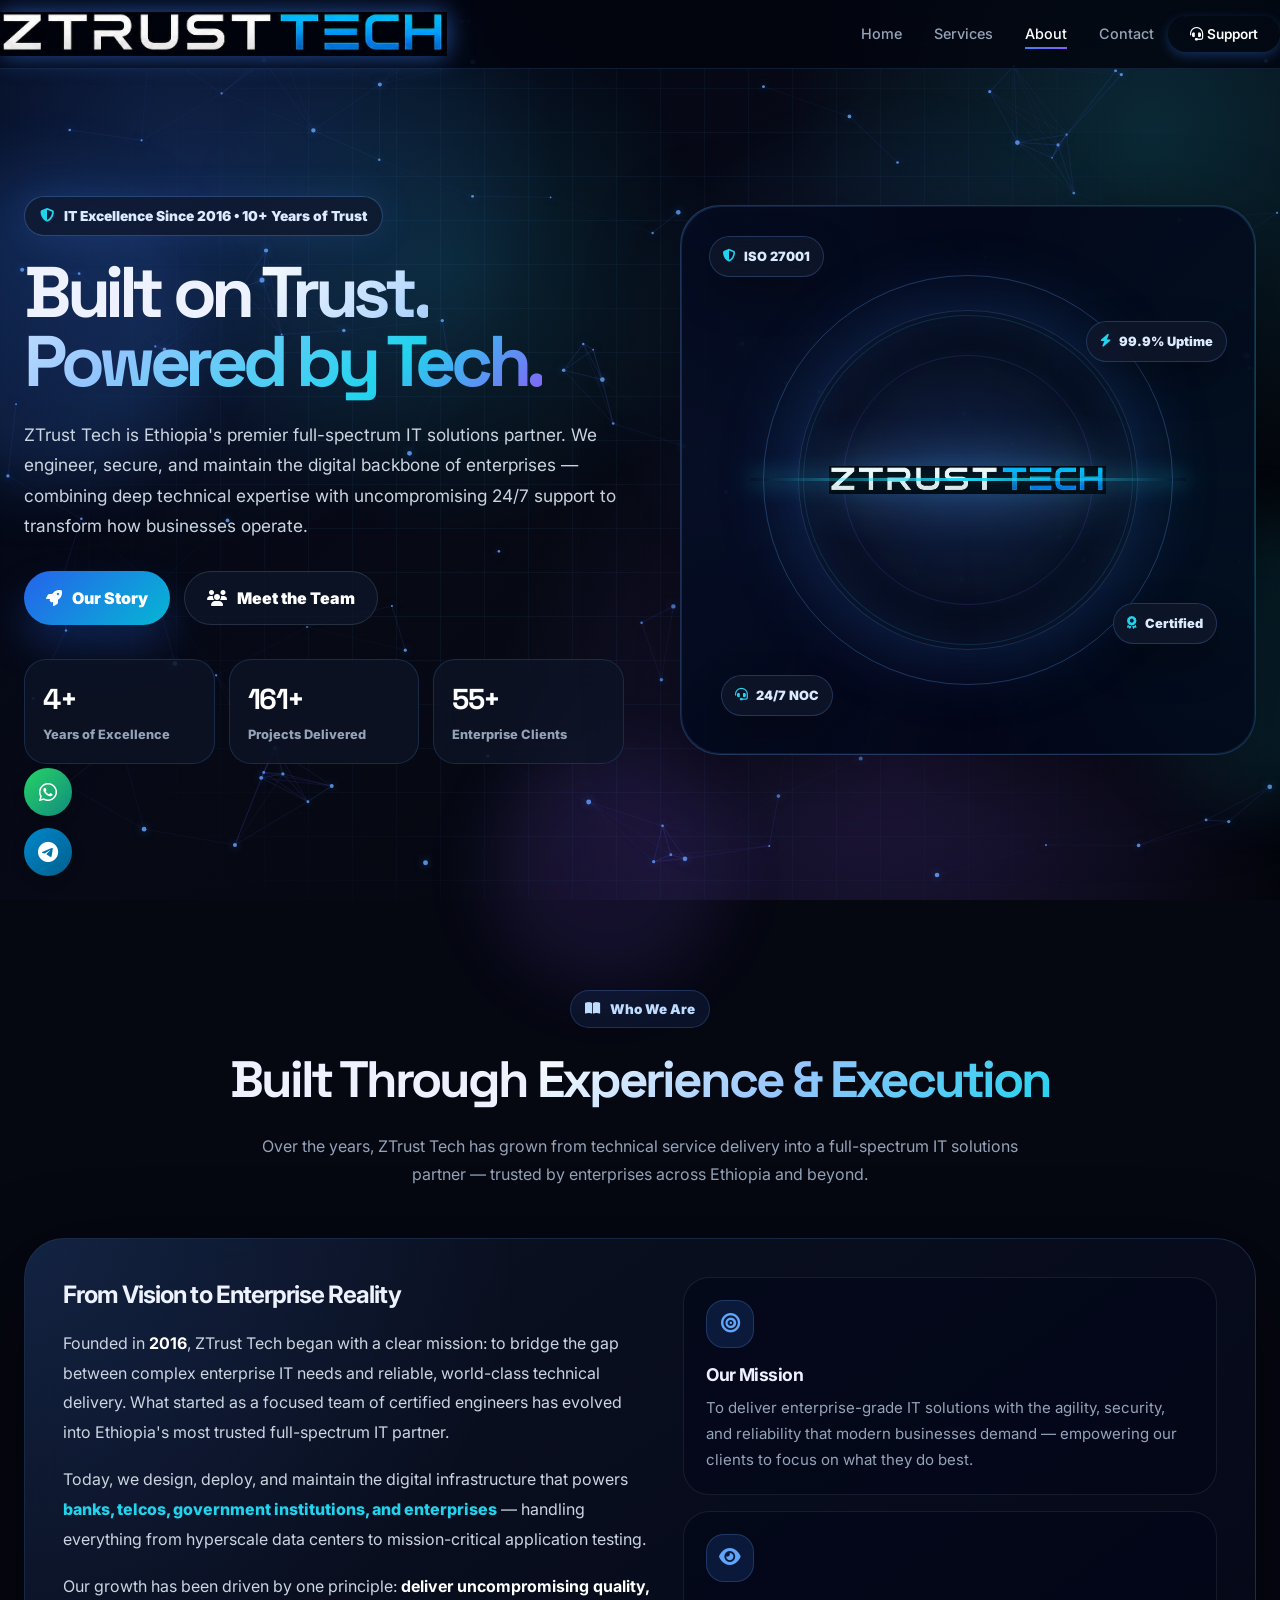
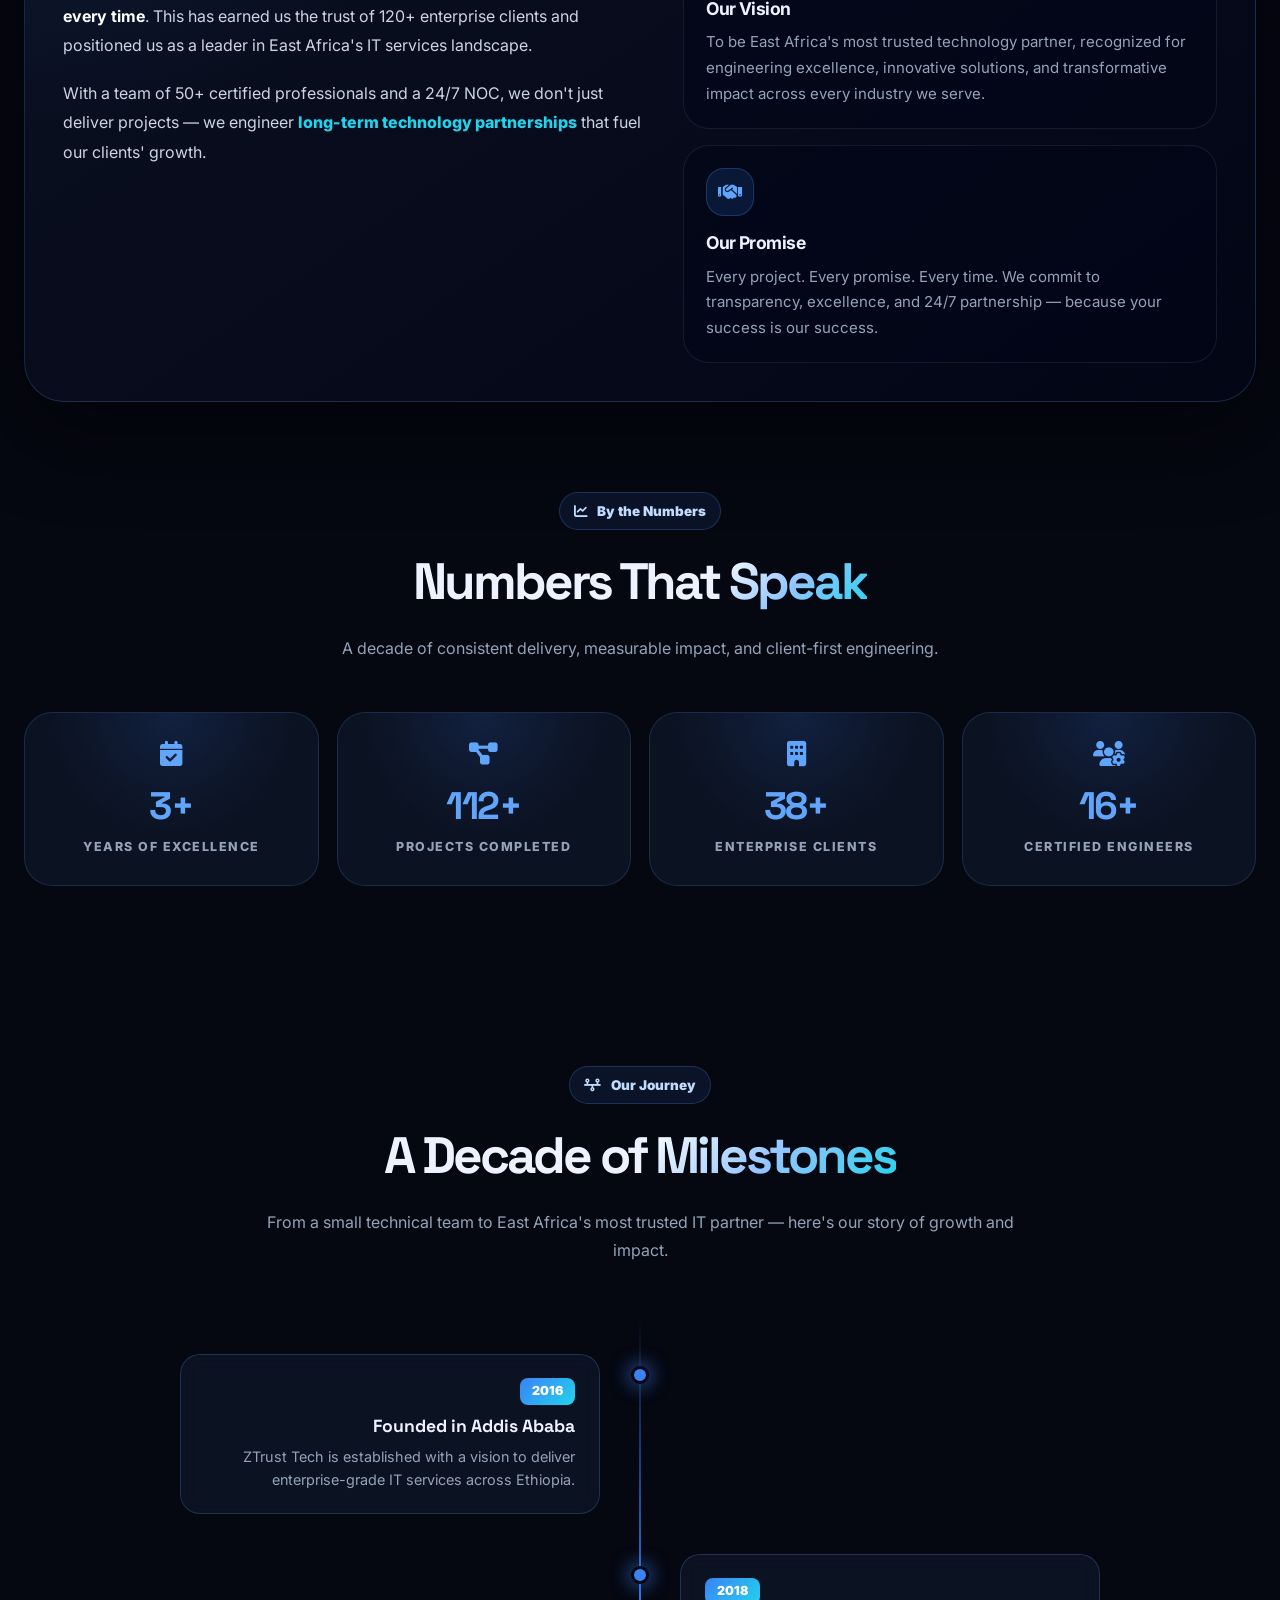
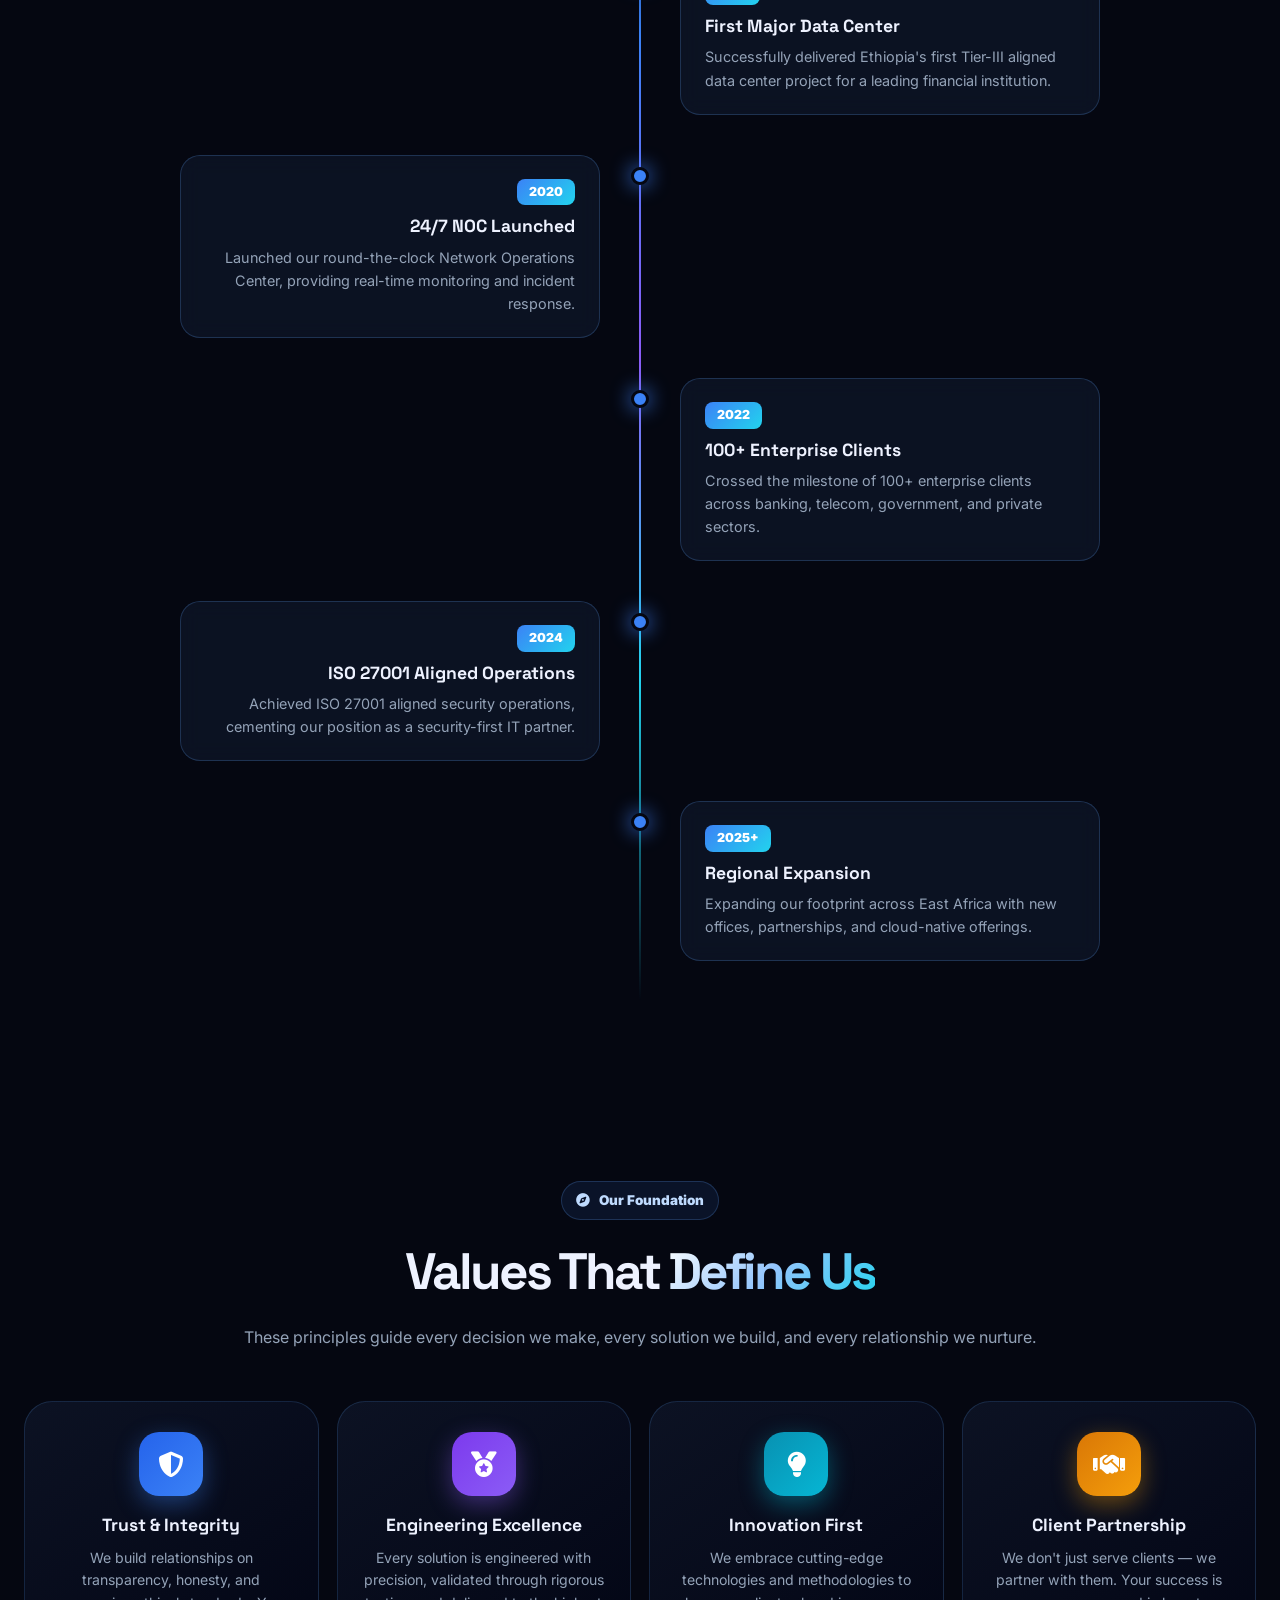
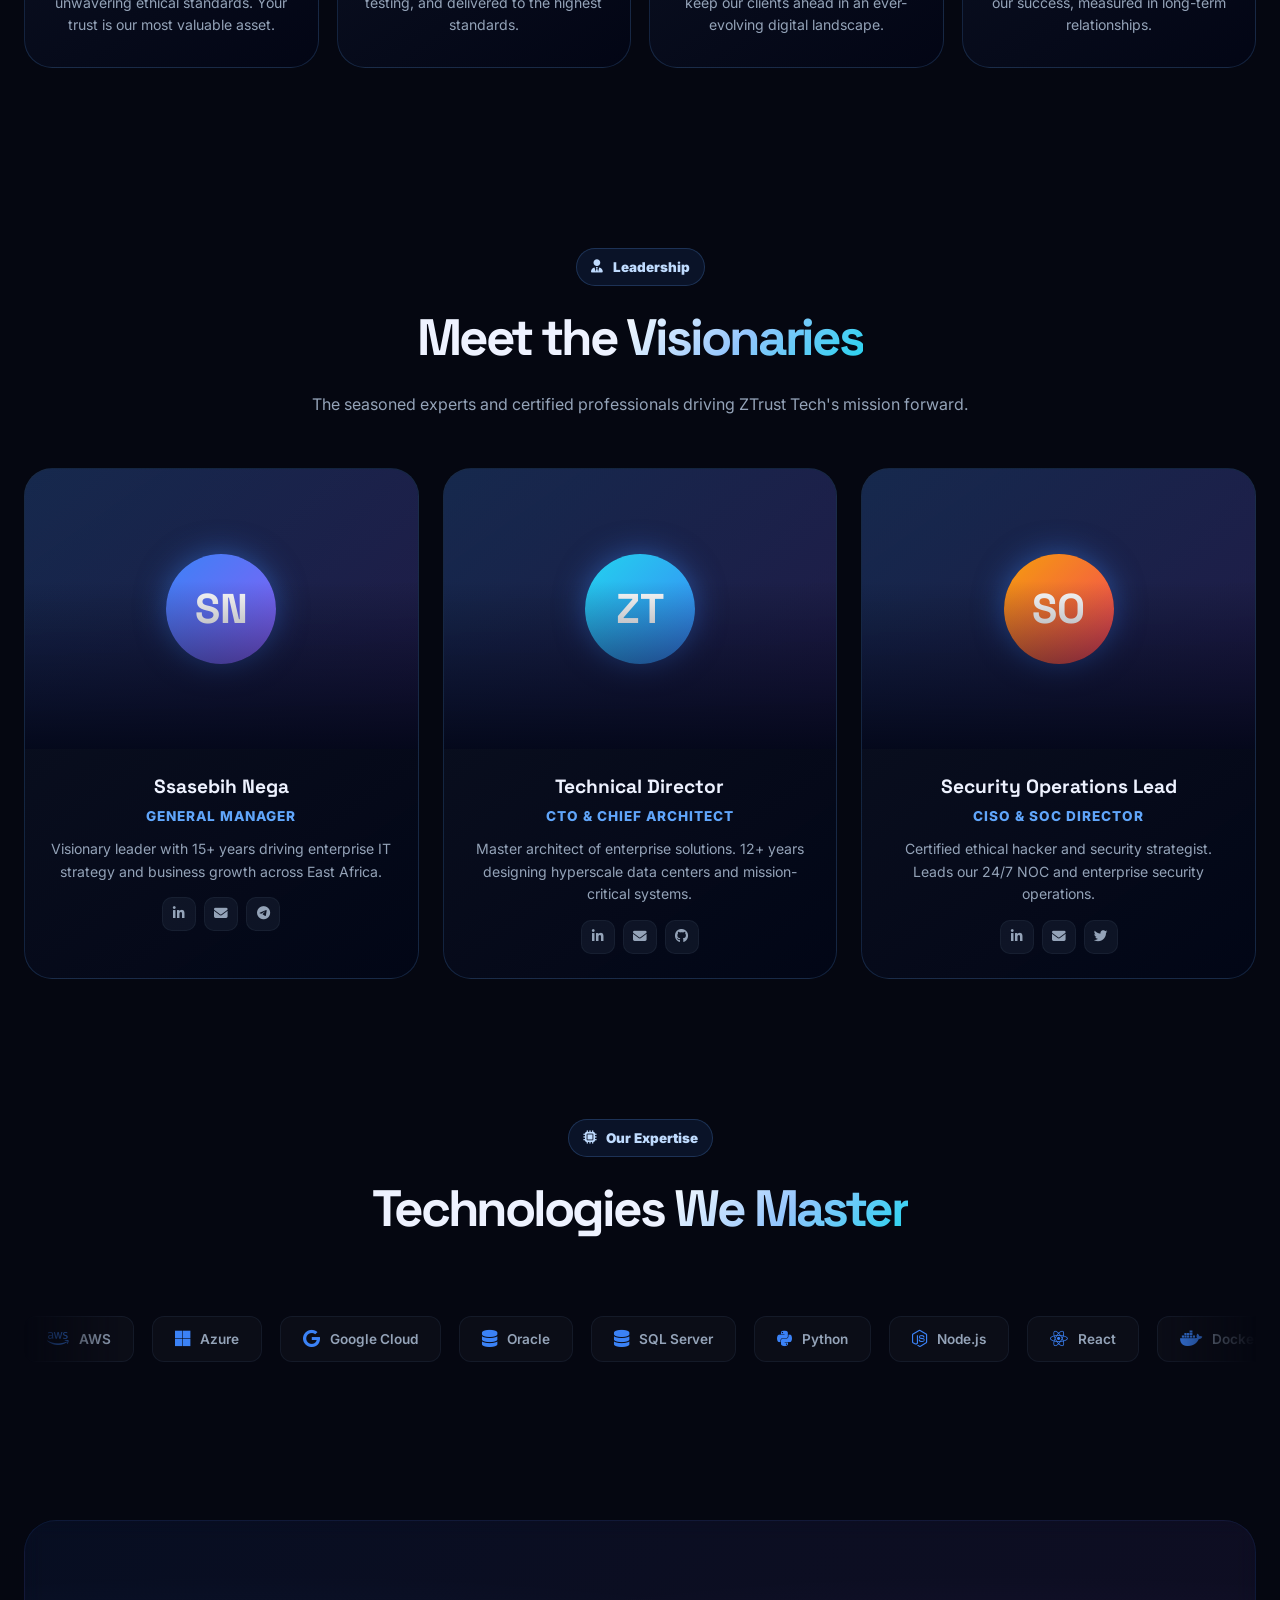
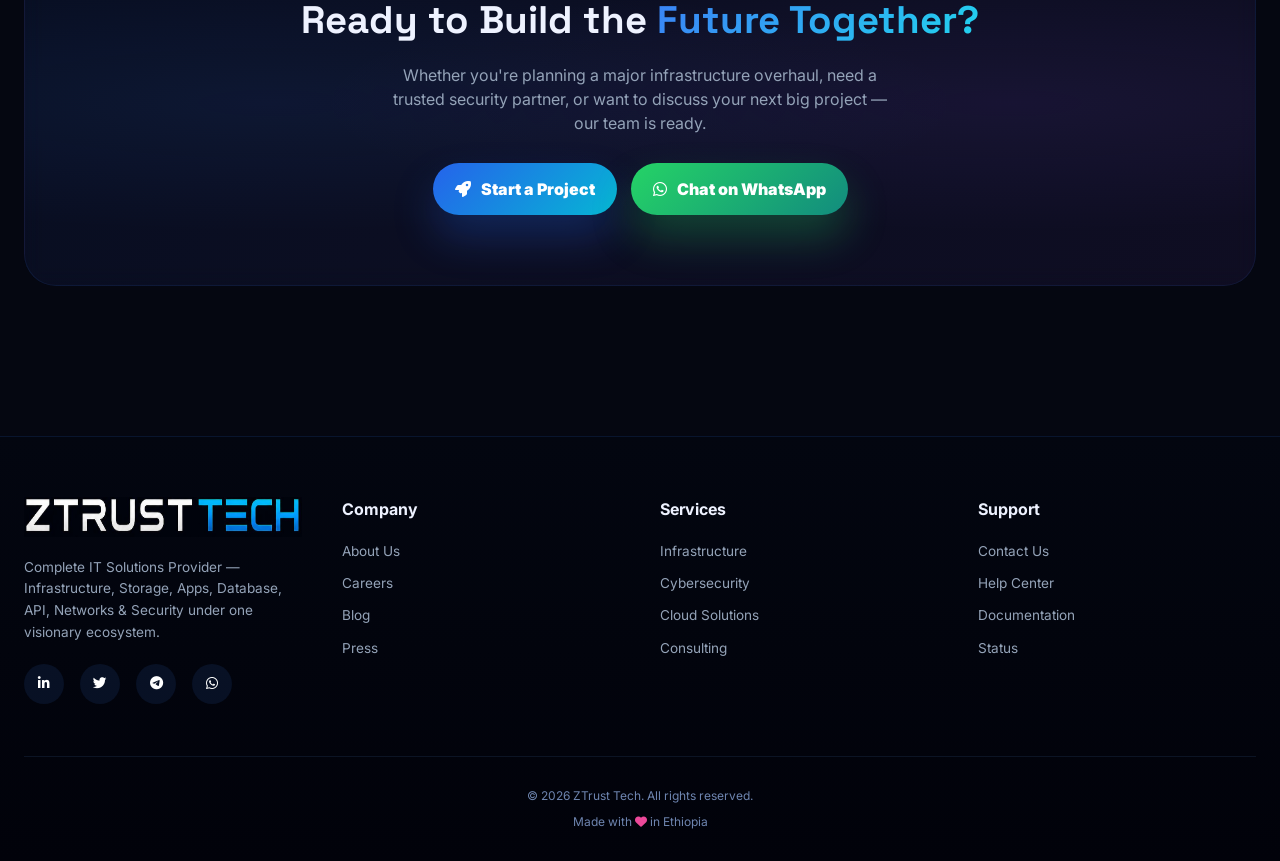
==== commit bd93c51e: "Fix navigation comment in about.html" ====
--- a/about.html
+++ b/about.html
@@ -675,7 +675,7 @@
   <a href="https://t.me/ZTrustTech" class="float-btn tg" target="_blank" title="Telegram"><i class="fab fa-telegram-plane"></i></a>
 </div>
 
-<!-- ================= NAV (EXACTLY MATCHES INDEX.HTML) ================= -->
+<!-- ================= NAV (FIXED WITH HAMBURGER MENU) ================= -->
 <nav class="nav" id="mainNav">
   <div class="container nav-inner">
     <img src="logoword.JPG" class="logo-word-img" alt="ZTrust" onerror="this.src='https://placehold.co/160x44/0f172a/3b82f6?text=ZTRUST'">
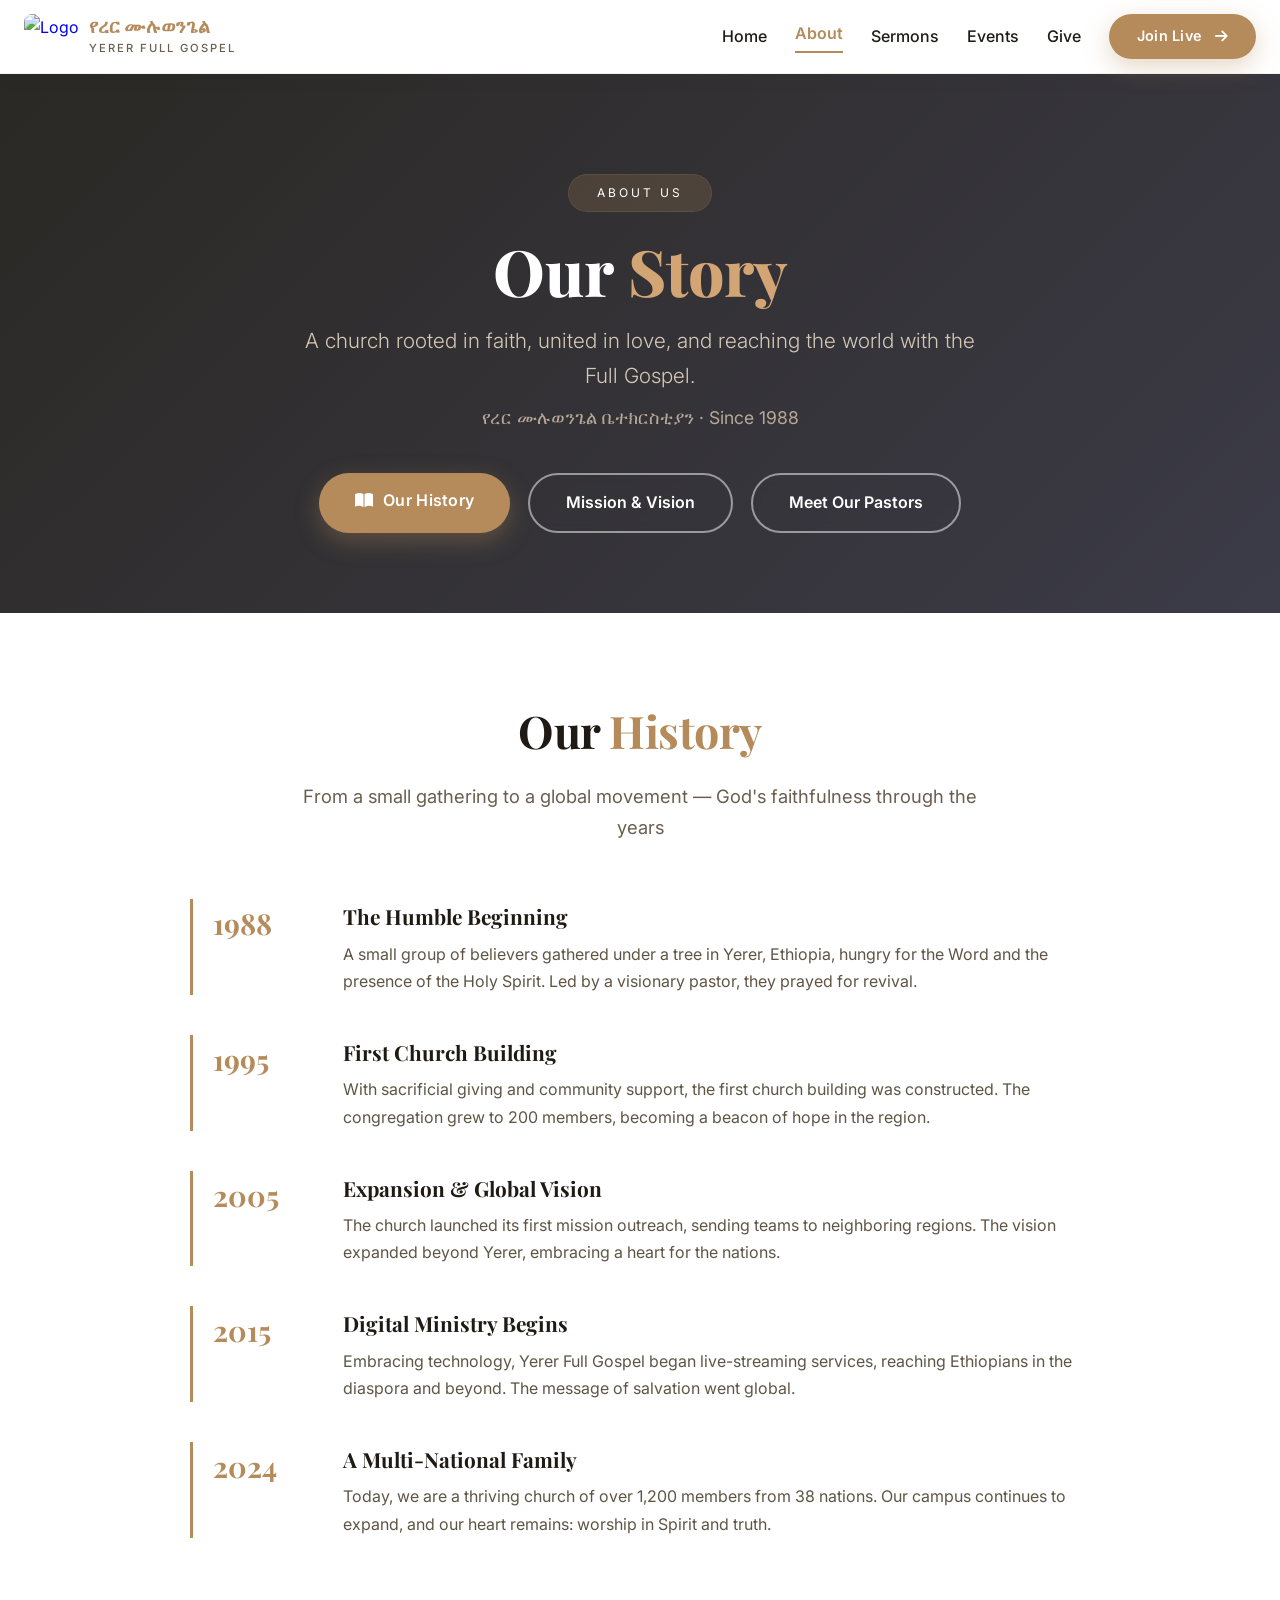
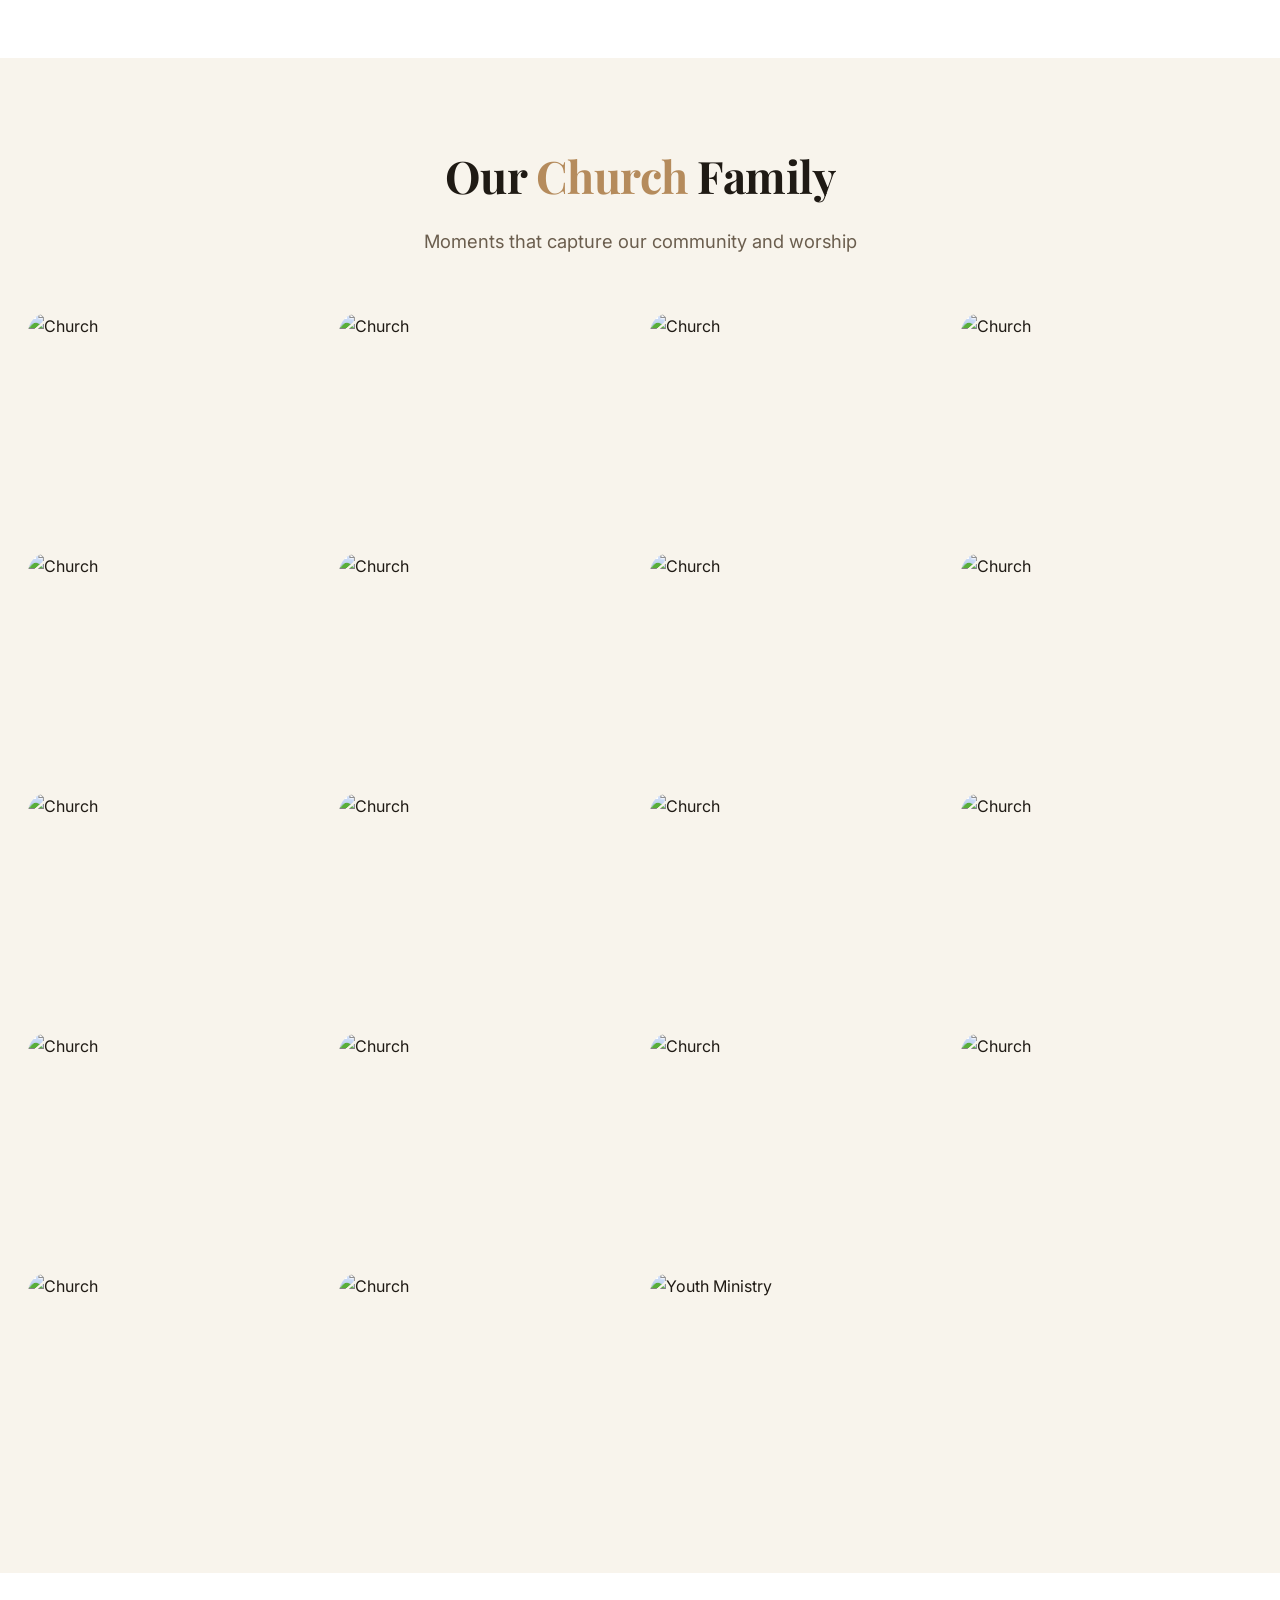
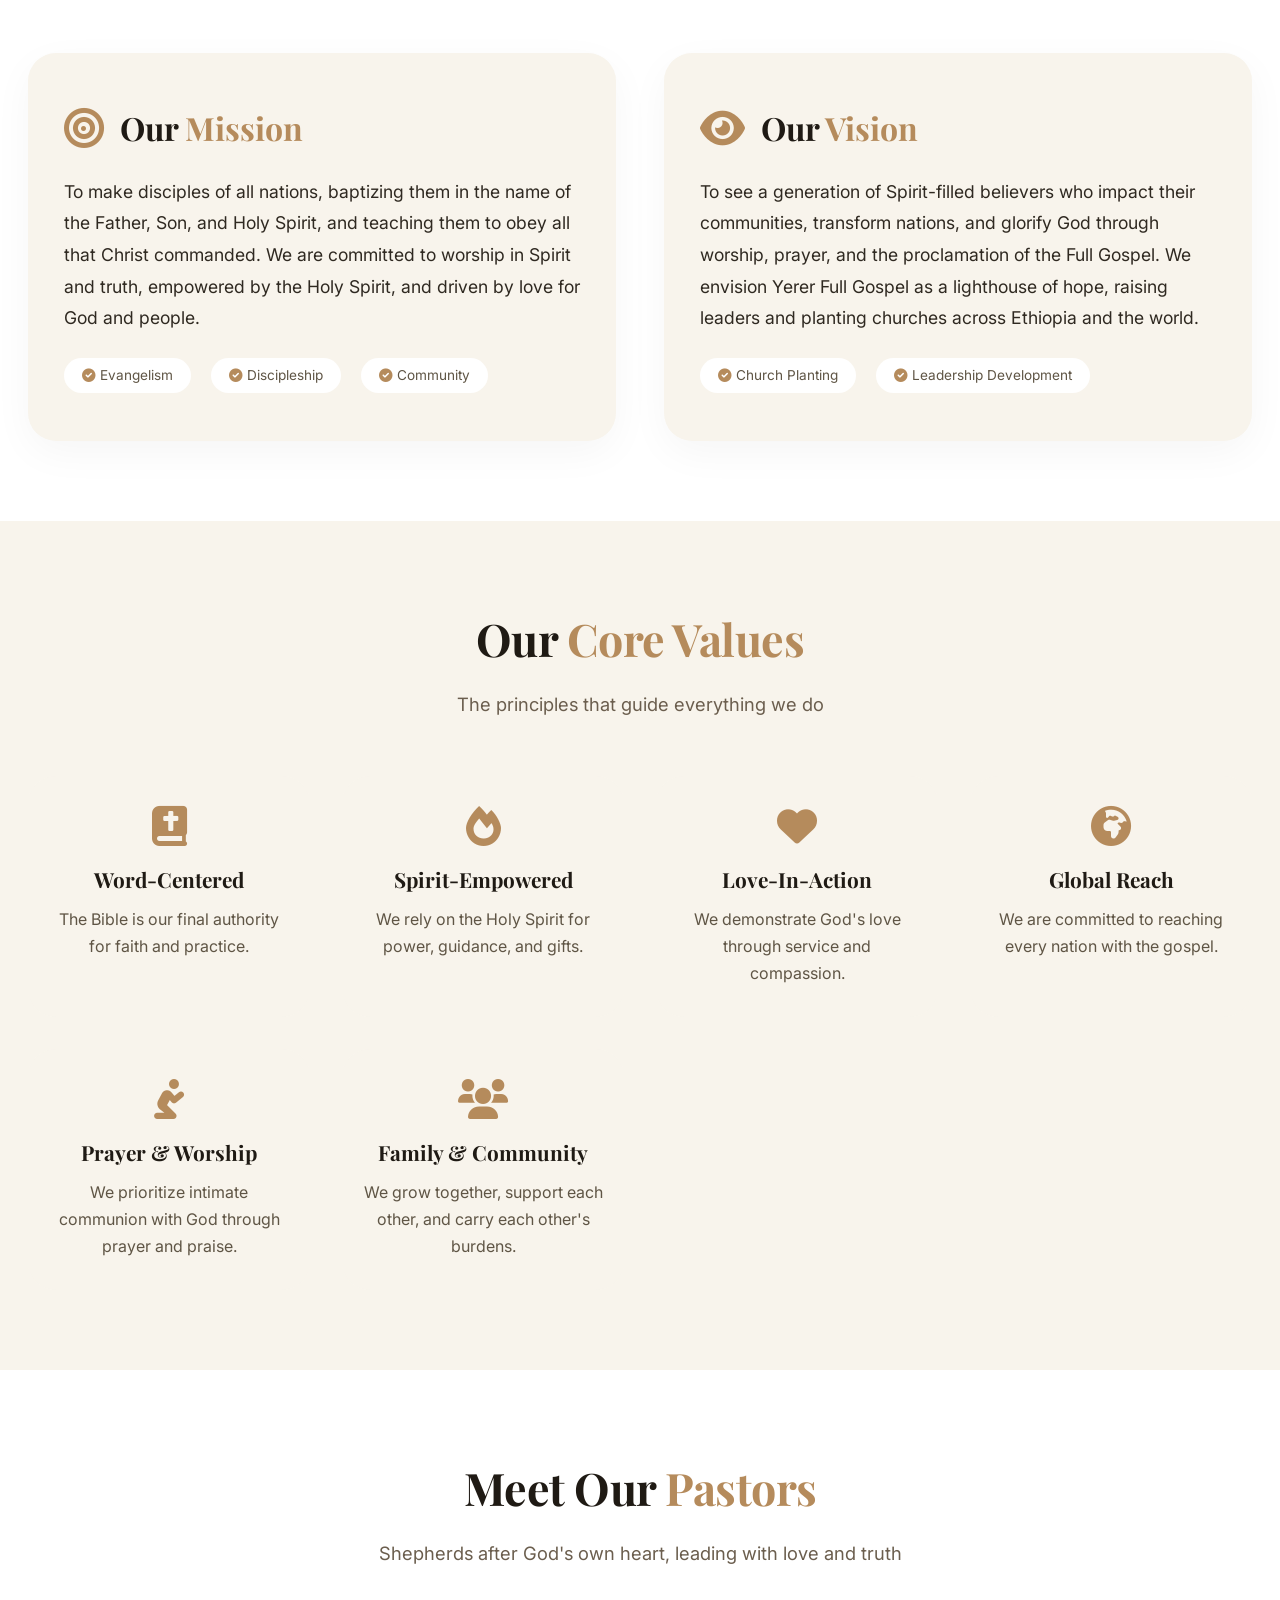
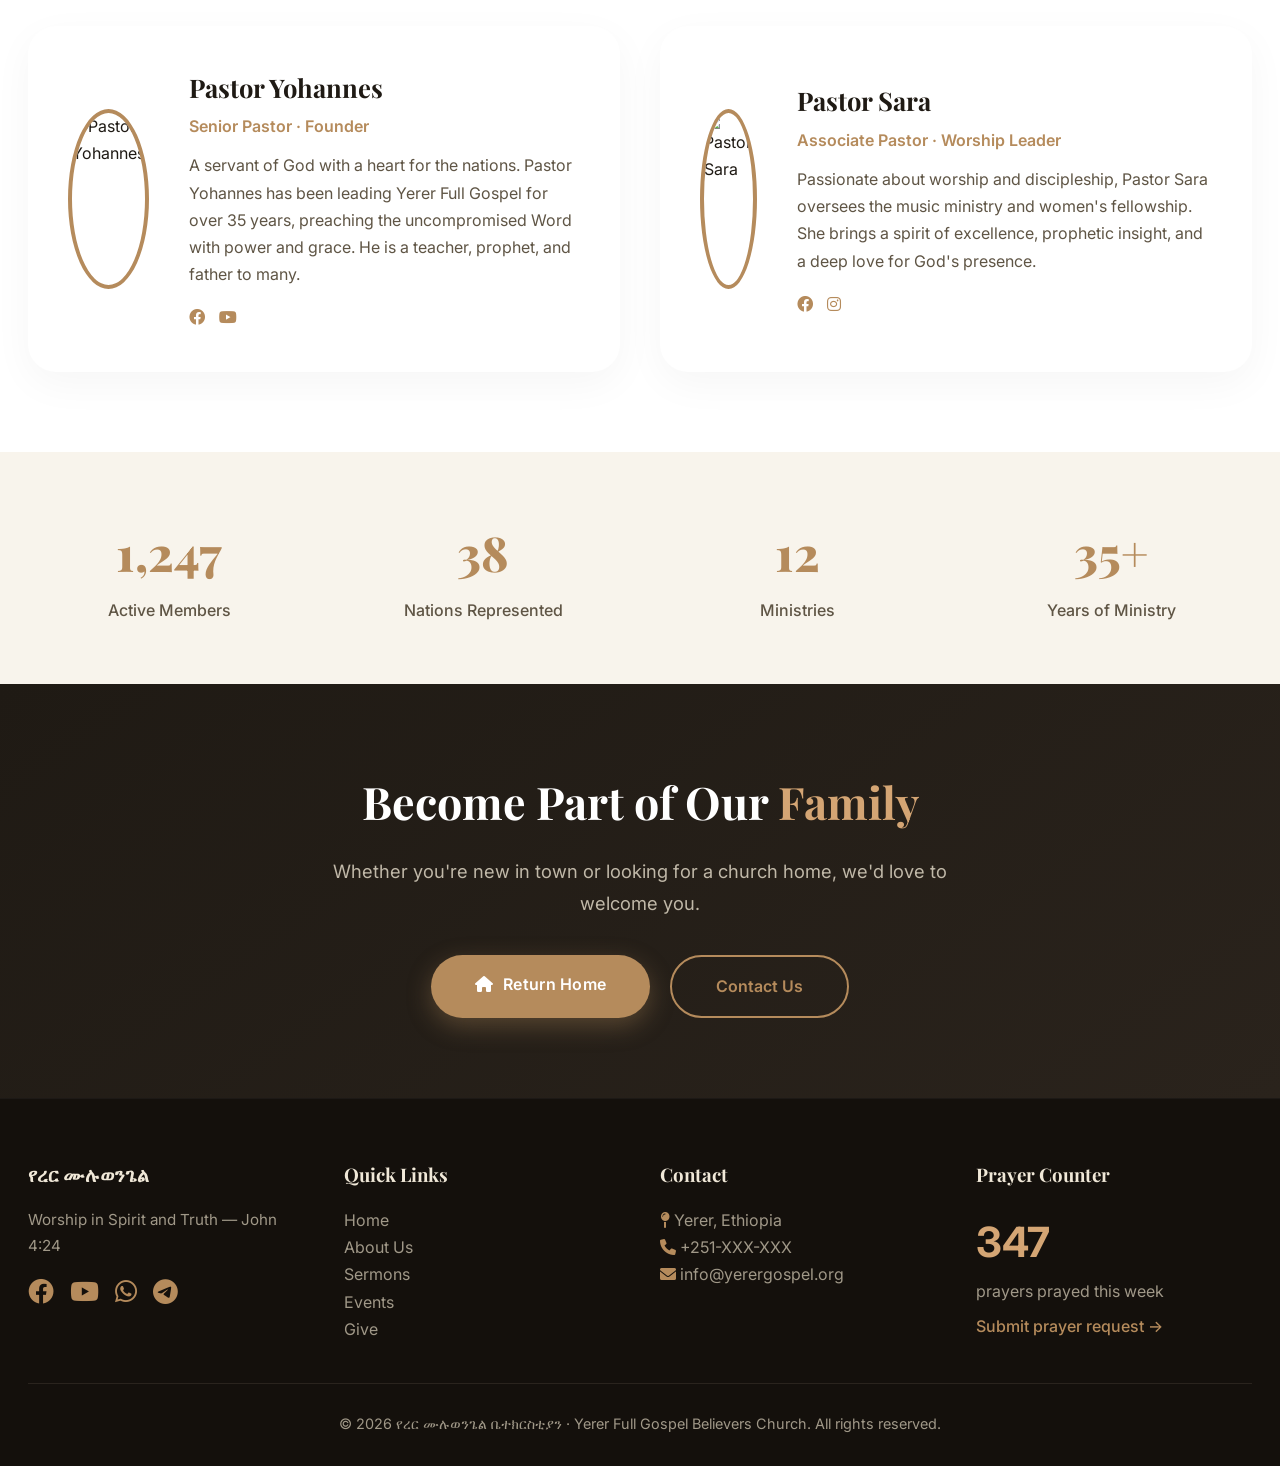
==== commit 3e0238d9: "Change greeting from 'Hello' to 'Goodbye'" ====
--- a/about.html
+++ b/about.html
@@ -1,1190 +1,504 @@
+<!-- ============================================================ -->
+<!--  ABOUT PAGE  (about.html)                                    -->
+<!-- ============================================================ -->
 <!DOCTYPE html>
 <html lang="en">
 <head>
-  <meta charset="UTF-8" />
-  <meta name="viewport" content="width=device-width, initial-scale=1.0, maximum-scale=5.0, user-scalable=yes" />
-  <title>ZTrust Tech | About Us - IT Excellence Since 2016</title>
-
-  <link rel="icon" type="image/png" href="ICON Final 1 (1).png" />
-  <link rel="shortcut icon" href="ICON Final 1 (1).png" />
-
-  <link href="https://fonts.googleapis.com/css2?family=Inter:opsz,wght@14..32,300;400;500;600;700;800;900&family=Space+Grotesk:wght@400;500;600;700&family=JetBrains+Mono:wght@400;500;600;700&display=swap" rel="stylesheet" />
-  <link rel="stylesheet" href="https://cdnjs.cloudflare.com/ajax/libs/font-awesome/6.4.0/css/all.min.css">
-
-  <style>
-    :root {
-      --bg: #050711;
-      --bg-2: #080b18;
-      --panel: rgba(15, 23, 42, 0.72);
-      --panel-2: rgba(2, 6, 23, 0.76);
-      --line: rgba(96, 165, 250, 0.22);
-      --line-strong: rgba(96, 165, 250, 0.5);
-      --text: #eef2ff;
-      --muted: #94a3b8;
-      --blue: #3b82f6;
-      --blue-2: #60a5fa;
-      --cyan: #22d3ee;
-      --purple: #8b5cf6;
-      --green: #22c55e;
-      --amber: #f59e0b;
-      --rose: #f43f5e;
-      --whatsapp: #25D366;
-      --telegram: #0088cc;
-      --radius-xl: 40px;
-      --radius-lg: 28px;
-      --shadow: 0 28px 90px rgba(0, 0, 0, 0.48);
-    }
-
-    * { margin: 0; padding: 0; box-sizing: border-box; }
-    html { scroll-behavior: smooth; }
-    body {
-      font-family: 'Inter', sans-serif;
-      background: var(--bg);
-      color: var(--text);
-      line-height: 1.5;
-      overflow-x: hidden;
-    }
-    ::selection { background: rgba(59, 130, 246, 0.45); }
-    a { color: inherit; text-decoration: none; }
-    img { max-width: 100%; display: block; }
-
-    .container { max-width: 1280px; margin: 0 auto; padding: 0 24px; }
-    @media (max-width: 600px) { .container { padding: 0 18px; } }
-
-    /* Scrollbar */
-    ::-webkit-scrollbar { width: 8px; height: 8px; }
-    ::-webkit-scrollbar-track { background: #030308; }
-    ::-webkit-scrollbar-thumb { background: linear-gradient(180deg, var(--blue), var(--purple)); border-radius: 4px; }
-
-    /* ================= BACKGROUND ================= */
-    .cyber-bg {
-      position: fixed;
-      inset: 0;
-      z-index: -5;
-      background:
-        radial-gradient(circle at 15% 20%, rgba(59,130,246,0.24), transparent 28%),
-        radial-gradient(circle at 90% 15%, rgba(34,211,238,0.16), transparent 26%),
-        radial-gradient(circle at 70% 85%, rgba(139,92,246,0.20), transparent 35%),
-        linear-gradient(135deg, #020617 0%, #070a15 45%, #02040a 100%);
-    }
-    .cyber-grid {
-      position: fixed; inset: 0; z-index: -4; pointer-events: none;
-      background-image:
-        linear-gradient(rgba(96,165,250,0.055) 1px, transparent 1px),
-        linear-gradient(90deg, rgba(96,165,250,0.055) 1px, transparent 1px);
-      background-size: 44px 44px;
-      mask-image: radial-gradient(circle at center, black 42%, transparent 85%);
-      animation: gridFlow 18s linear infinite;
-    }
-    @keyframes gridFlow { from { transform: translateY(0); } to { transform: translateY(44px); } }
-    .scanlines {
-      position: fixed; inset: 0; z-index: -3; pointer-events: none; opacity: 0.13;
-      background-image: repeating-linear-gradient(0deg, rgba(255,255,255,0.04) 0px, rgba(255,255,255,0.04) 1px, transparent 1px, transparent 4px);
-    }
-    .orb { position: fixed; border-radius: 50%; filter: blur(34px); z-index: -2; opacity: 0.42; animation: orbFloat 9s ease-in-out infinite alternate; }
-    .orb.one { width: 320px; height: 320px; background: rgba(59,130,246,0.40); top: 170px; left: -120px; }
-    .orb.two { width: 280px; height: 280px; background: rgba(34,211,238,0.28); right: -120px; top: 520px; animation-delay: 2s; }
-    .orb.three { width: 240px; height: 240px; background: rgba(139,92,246,0.28); left: 38%; bottom: -90px; animation-delay: 1.2s; }
-    @keyframes orbFloat { from { transform: translate3d(0, 0, 0) scale(1); } to { transform: translate3d(34px, -42px, 0) scale(1.12); } }
-
-    /* Network Canvas */
-    #networkCanvas { position: fixed; top: 0; left: 0; width: 100%; height: 100%; z-index: -2; pointer-events: none; }
-
-    /* ================= NAV (EXACTLY MATCHES INDEX.HTML) ================= */
-    .nav {
-      position: fixed;
-      top: 0;
-      left: 0;
-      width: 100%;
-      z-index: 1000;
-      background: rgba(2, 3, 12, 0.75);
-      backdrop-filter: blur(20px);
-      border-bottom: 1px solid rgba(96, 165, 250, 0.15);
-      transition: 0.3s;
-    }
-    .nav.scrolled {
-      background: rgba(1, 3, 12, 0.96);
-      border-bottom-color: rgba(96, 165, 250, 0.3);
-    }
-    .nav-inner {
-      display: flex;
-      justify-content: space-between;
-      align-items: center;
-      gap: 18px;
-      padding: 12px 0;
-    }
-    .logo-word-img {
-      height: 44px;
-      width: auto;
-      filter: drop-shadow(0 0 12px rgba(59,130,246,0.6));
-      transition: 0.3s;
-    }
-    .logo-word-img:hover { filter: drop-shadow(0 0 20px rgba(59,130,246,0.9)); }
-    .nav-right-group {
-      display: flex;
-      align-items: center;
-      gap: 14px;
-    }
-    .links {
-      display: flex;
-      gap: 2rem;
-      align-items: center;
-    }
-    .links a {
-      text-decoration: none;
-      color: var(--muted);
-      font-weight: 500;
-      font-size: 0.9rem;
-      transition: 0.2s;
-      position: relative;
-    }
-    .links a::after {
-      content: "";
-      position: absolute;
-      left: 0;
-      bottom: -4px;
-      width: 0;
-      height: 2px;
-      background: linear-gradient(90deg, var(--blue), var(--purple));
-      transition: 0.3s;
-    }
-    .links a:hover::after, .links a.active::after { width: 100%; }
-    .links a:hover, .links a.active { color: white; }
-    .nav-cta {
-      text-decoration: none;
-      color: #fff;
-      font-weight: 600;
-      font-size: 0.85rem;
-      padding: 8px 22px;
-      border-radius: 40px;
-      background: linear-gradient(135deg, var(--blue), var(--indigo));
-      box-shadow: 0 4px 12px rgba(59,130,246,0.3);
-      transition: 0.2s;
-      white-space: nowrap;
-    }
-    .nav-cta:hover { transform: translateY(-2px); box-shadow: 0 8px 20px rgba(59,130,246,0.4); }
-    .menu-toggle {
-      display: none;
-      background: none;
-      border: none;
-      color: #fff;
-      font-size: 1.6rem;
-      cursor: pointer;
-      padding: 0 6px;
-    }
-    @media (max-width: 820px) {
-      .links {
-        position: fixed;
-        top: 70px;
-        left: -100%;
-        width: 70%;
-        max-width: 260px;
-        height: calc(100vh - 70px);
-        background: rgba(2,5,18,0.98);
-        backdrop-filter: blur(28px);
-        flex-direction: column;
-        gap: 1.8rem;
-        padding: 2rem 1.8rem;
-        transition: left 0.4s cubic-bezier(0.22, 1, 0.36, 1);
-        z-index: 1001;
-        align-items: flex-start;
-        border-right: 1px solid rgba(96,165,250,0.1);
-      }
-      .links.active { left: 0; }
-      .links a { font-size: 1.05rem; }
-      .menu-toggle { display: block; }
-      .nav-cta { font-size: 0.75rem; padding: 5px 14px; }
-    }
-
-    /* ================= HERO ================= */
-    .hero {
-      min-height: 100vh; display: flex; align-items: center; position: relative;
-      overflow: hidden; padding: 140px 0 80px;
-    }
-    .hero::before {
-      content: ''; position: absolute; inset: 0;
-      background:
-        radial-gradient(circle at 70% 42%, rgba(59,130,246,0.22), transparent 28%),
-        radial-gradient(circle at 35% 30%, rgba(34,211,238,0.14), transparent 26%);
-      pointer-events: none;
-    }
-    .hero-layout {
-      position: relative; z-index: 2;
-      display: grid; grid-template-columns: 1.02fr 0.98fr; gap: 56px; align-items: center;
-    }
-    @media (max-width: 900px) {
-      .hero-layout { grid-template-columns: 1fr; gap: 40px; }
-      .hero { padding: 120px 0 50px; }
-      .hero-right { order: -1; }
-    }
-    .hero-badge {
-      display: inline-flex; align-items: center; gap: 10px;
-      padding: 9px 15px; border-radius: 999px; color: #dbeafe;
-      font-size: 0.86rem; font-weight: 900;
-      background: rgba(15,23,42,0.68); border: 1px solid rgba(96,165,250,0.32);
-      box-shadow: 0 0 35px rgba(59,130,246,0.15);
-      margin-bottom: 22px; backdrop-filter: blur(10px);
-    }
-    .hero-badge i { color: var(--cyan); }
-    .hero h1 {
-      font-size: clamp(2.2rem, 5.6vw, 5.5rem); line-height: 0.96;
-      font-weight: 900; letter-spacing: -0.075em; margin-bottom: 24px;
-      font-family: 'Space Grotesk', sans-serif;
-    }
-    .hero h1 span {
-      background: linear-gradient(135deg, #fff 0%, #93c5fd 38%, #22d3ee 76%, #8b5cf6 100%);
-      -webkit-background-clip: text; background-clip: text; color: transparent;
-    }
-    .hero p {
-      max-width: 720px; color: #cbd5e1; font-size: 1.08rem; line-height: 1.75; margin-bottom: 30px;
-    }
-    .hero-actions { display: flex; flex-wrap: wrap; gap: 14px; margin-bottom: 34px; }
-    .btn {
-      display: inline-flex; align-items: center; justify-content: center; gap: 10px;
-      text-decoration: none; border: none; cursor: pointer; font-family: inherit;
-      font-weight: 900; border-radius: 999px; padding: 14px 22px; color: #fff; transition: 0.25s;
-    }
-    .btn:hover { transform: translateY(-3px); }
-    .btn-primary {
-      background: linear-gradient(135deg, #2563eb, #06b6d4);
-      box-shadow: 0 22px 42px rgba(37,99,235,0.28);
-    }
-    .btn-primary:hover { box-shadow: 0 24px 50px rgba(37,99,235,0.4); }
-    .btn-ghost {
-      background: rgba(15,23,42,0.72); border: 1px solid rgba(148,163,184,0.20);
-    }
-    .btn-ghost:hover { border-color: var(--blue); background: rgba(59,130,246,0.08); }
-    .hero-stats { display: grid; grid-template-columns: repeat(3, 1fr); gap: 14px; max-width: 720px; }
-    @media (max-width: 480px) { .hero-stats { grid-template-columns: 1fr 1fr; } }
-    .hero-stat {
-      padding: 18px; border-radius: 22px;
-      background: rgba(15,23,42,0.64); border: 1px solid rgba(96,165,250,0.18);
-      backdrop-filter: blur(16px); transition: 0.25s;
-    }
-    .hero-stat:hover { transform: translateY(-5px); border-color: rgba(96,165,250,0.42); }
-    .hero-stat strong { display: block; font-size: 1.8rem; font-weight: 900; letter-spacing: -0.05em; color: #fff; font-family: 'Space Grotesk', sans-serif; }
-    .hero-stat small { color: var(--muted); font-weight: 800; font-size: 0.8rem; }
-
-    /* Holo Card */
-    .holo-card {
-      position: relative; min-height: 550px; display: grid; place-items: center;
-      border-radius: var(--radius-xl);
-      background: linear-gradient(145deg, rgba(15,23,42,0.74), rgba(2,6,23,0.82));
-      border: 1px solid rgba(96,165,250,0.25); box-shadow: var(--shadow);
-      overflow: hidden; isolation: isolate;
-    }
-    .holo-card::before {
-      content: ''; position: absolute; inset: -2px;
-      background: conic-gradient(from 180deg, transparent, rgba(59,130,246,0.28), transparent, rgba(34,211,238,0.22), transparent);
-      animation: rotateGlow 8s linear infinite; z-index: -2;
-    }
-    .holo-card::after {
-      content: ''; position: absolute; inset: 1px;
-      border-radius: calc(var(--radius-xl) - 1px);
-      background: rgba(2,6,23,0.78); z-index: -1;
-    }
-    @keyframes rotateGlow { from { transform: rotate(0deg) scale(1.4); } to { transform: rotate(360deg) scale(1.4); } }
-    .holo-ring { position: absolute; width: 410px; height: 410px; border-radius: 50%; border: 1px solid rgba(96,165,250,0.28); animation: ringSpin 12s linear infinite; }
-    .holo-ring.two { width: 330px; height: 330px; border-color: rgba(34,211,238,0.22); animation-duration: 9s; animation-direction: reverse; transform: rotate(30deg); }
-    .holo-ring.three { width: 250px; height: 250px; border-color: rgba(139,92,246,0.24); animation-duration: 15s; }
-    @keyframes ringSpin { from { transform: rotate(0deg); } to { transform: rotate(360deg); } }
-
-    .holo-logo-wrap {
-      position: relative; width: min(340px, 72vw); height: min(340px, 72vw);
-      display: grid; place-items: center; border-radius: 50%;
-      background: radial-gradient(circle, rgba(59,130,246,0.20), transparent 58%), rgba(15,23,42,0.35);
-      border: 1px solid rgba(96,165,250,0.22);
-      box-shadow: inset 0 0 60px rgba(59,130,246,0.10), 0 0 80px rgba(59,130,246,0.26);
-      animation: logoFloat 4.5s ease-in-out infinite alternate;
-    }
-    @keyframes logoFloat { from { transform: translateY(0); } to { transform: translateY(-14px); } }
-    .holo-logo { width: 82%; height: 82%; object-fit: contain; filter: drop-shadow(0 0 26px rgba(96,165,250,0.45)); }
-
-    .scan-bar {
-      position: absolute; left: 12%; width: 76%; height: 3px;
-      background: linear-gradient(90deg, transparent, #22d3ee, transparent);
-      box-shadow: 0 0 22px rgba(34,211,238,0.9);
-      animation: scanMove 2.8s ease-in-out infinite;
-    }
-    @keyframes scanMove {
-      0% { top: 18%; opacity: 0; }
-      12% { opacity: 1; }
-      88% { opacity: 1; }
-      100% { top: 82%; opacity: 0; }
-    }
-
-    .trust-chip {
-      position: absolute; display: inline-flex; align-items: center; gap: 8px;
-      padding: 10px 13px; border-radius: 999px;
-      background: rgba(15,23,42,0.82); border: 1px solid rgba(96,165,250,0.24);
-      color: #dbeafe; font-size: 0.8rem; font-weight: 900;
-      backdrop-filter: blur(14px); box-shadow: 0 18px 40px rgba(0,0,0,0.28);
-    }
-    .trust-chip i { color: var(--cyan); }
-    .trust-chip.one { top: 30px; left: 28px; animation: chipFloat 4s ease-in-out infinite alternate; }
-    .trust-chip.two { right: 28px; top: 115px; animation: chipFloat 4.5s ease-in-out infinite alternate-reverse; }
-    .trust-chip.three { bottom: 38px; left: 40px; animation: chipFloat 5s ease-in-out infinite alternate; }
-    .trust-chip.four { right: 38px; bottom: 110px; animation: chipFloat 4.2s ease-in-out infinite alternate-reverse; }
-    @media (max-width: 600px) {
-      .trust-chip { font-size: 0.65rem; padding: 6px 10px; }
-      .trust-chip.one { top: 16px; left: 16px; }
-      .trust-chip.two { right: 16px; top: 70px; }
-      .trust-chip.three { bottom: 20px; left: 16px; }
-      .trust-chip.four { right: 16px; bottom: 65px; }
-    }
-    @keyframes chipFloat { from { transform: translateY(0); } to { transform: translateY(-10px); } }
-
-    /* ================= SECTIONS ================= */
-    .section { padding: 90px 0; position: relative; }
-    @media (max-width: 768px) { .section { padding: 60px 0; } }
-
-    .section-heading { text-align: center; margin-bottom: 50px; }
-    .kicker {
-      display: inline-flex; align-items: center; gap: 10px;
-      padding: 8px 14px; border-radius: 999px;
-      background: rgba(59,130,246,0.10); border: 1px solid rgba(96,165,250,0.22);
-      color: #bfdbfe; font-weight: 900; font-size: 0.84rem; margin-bottom: 14px;
-    }
-    .section-title {
-      font-size: clamp(1.8rem, 4vw, 3.3rem); font-weight: 900;
-      letter-spacing: -0.06em; margin-bottom: 13px; font-family: 'Space Grotesk', sans-serif;
-    }
-    .section-title span {
-      background: linear-gradient(135deg, #fff, #93c5fd, #22d3ee);
-      -webkit-background-clip: text; background-clip: text; color: transparent;
-    }
-    .section-subtitle {
-      max-width: 800px; margin: 0 auto; color: var(--muted);
-      font-size: 1rem; line-height: 1.75;
-    }
-
-    /* ================= STORY / MISSION ================= */
-    .panel {
-      background: linear-gradient(145deg, rgba(15,23,42,0.74), rgba(2,6,23,0.72));
-      border: 1px solid rgba(96,165,250,0.20);
-      border-radius: var(--radius-xl); box-shadow: var(--shadow);
-      backdrop-filter: blur(18px); position: relative; overflow: hidden;
-    }
-    .panel::before {
-      content: ''; position: absolute; inset: 0;
-      background: radial-gradient(circle at top left, rgba(59,130,246,0.15), transparent 34%);
-      pointer-events: none;
-    }
-    .panel-inner { position: relative; padding: 38px; }
-    @media (max-width: 600px) { .panel-inner { padding: 26px 20px; } }
-
-    .story-grid { display: grid; grid-template-columns: 1.05fr 0.95fr; gap: 30px; align-items: stretch; }
-    @media (max-width: 900px) { .story-grid { grid-template-columns: 1fr; } }
-
-    .story-text p { color: #cbd5e1; line-height: 1.85; margin-bottom: 18px; }
-    .story-text strong { color: #fff; }
-    .story-text h3 { font-size: 1.5rem; margin-bottom: 16px; letter-spacing: -0.04em; }
-    .story-text .highlight { color: var(--cyan); font-weight: 800; }
-
-    .mission-cards { display: grid; gap: 16px; }
-    .mission-card {
-      padding: 22px; border-radius: 26px;
-      background: rgba(2,6,23,0.52); border: 1px solid rgba(148,163,184,0.13);
-      transition: 0.25s; position: relative; overflow: hidden;
-    }
-    .mission-card::before {
-      content: ''; position: absolute; top: 0; left: 0; right: 0; height: 2px;
-      background: linear-gradient(90deg, var(--blue), var(--cyan));
-      transform: scaleX(0); transform-origin: left; transition: 0.4s;
-    }
-    .mission-card:hover::before { transform: scaleX(1); }
-    .mission-card:hover { transform: translateY(-5px); border-color: rgba(96,165,250,0.38); }
-    .mission-card i {
-      width: 48px; height: 48px; display: grid; place-items: center;
-      border-radius: 18px; color: #60a5fa;
-      background: rgba(59,130,246,0.15); border: 1px solid rgba(96,165,250,0.22);
-      margin-bottom: 14px; font-size: 1.2rem;
-    }
-    .mission-card h3 { margin-bottom: 7px; letter-spacing: -0.03em; font-size: 1.1rem; }
-    .mission-card p { color: var(--muted); font-size: 0.94rem; line-height: 1.7; }
-
-    /* ================= STATS ================= */
-    .stats-grid { display: grid; grid-template-columns: repeat(4, 1fr); gap: 18px; margin-top: 28px; }
-    @media (max-width: 768px) { .stats-grid { grid-template-columns: repeat(2, 1fr); gap: 14px; } }
-    @media (max-width: 480px) { .stats-grid { grid-template-columns: 1fr 1fr; gap: 12px; } }
-
-    .stat-card {
-      position: relative; overflow: hidden; padding: 28px 22px;
-      border-radius: 28px; background: rgba(15,23,42,0.70);
-      border: 1px solid rgba(96,165,250,0.18); text-align: center; transition: 0.25s;
-    }
-    .stat-card:hover { transform: translateY(-6px); border-color: rgba(96,165,250,0.45); box-shadow: 0 24px 60px rgba(0,0,0,0.32); }
-    .stat-card::before {
-      content: ''; position: absolute; inset: 0;
-      background: radial-gradient(circle at top, rgba(59,130,246,0.14), transparent 55%);
-      pointer-events: none;
-    }
-    .stat-card i { position: relative; font-size: 1.6rem; color: var(--blue-2); margin-bottom: 10px; display: inline-block; }
-    .stat-num { position: relative; font-size: 2.4rem; font-weight: 900; letter-spacing: -0.04em; color: #fff; font-family: 'Space Grotesk', sans-serif; }
-    .stat-num span { color: var(--blue-2); }
-    .stat-card small { position: relative; display: block; color: var(--muted); font-weight: 800; font-size: 0.78rem; text-transform: uppercase; letter-spacing: 1.5px; margin-top: 4px; }
-    @media (max-width: 480px) { .stat-num { font-size: 1.8rem; } }
-
-    /* ================= TIMELINE ================= */
-    .timeline { position: relative; max-width: 1000px; margin: 0 auto; padding: 20px 0; }
-    .timeline::before {
-      content: ''; position: absolute; top: 0; bottom: 0; left: 50%;
-      width: 2px; background: linear-gradient(180deg, transparent, var(--blue), var(--purple), var(--cyan), transparent);
-      transform: translateX(-50%);
-    }
-    @media (max-width: 768px) {
-      .timeline::before { left: 24px; }
-    }
-    .timeline-item {
-      position: relative; width: 50%; padding: 20px 40px;
-      opacity: 0; transform: translateY(40px);
-      transition: all 0.8s cubic-bezier(0.4,0,0.2,1);
-    }
-    .timeline-item.visible { opacity: 1; transform: translateY(0); }
-    .timeline-item:nth-child(odd) { left: 0; text-align: right; }
-    .timeline-item:nth-child(even) { left: 50%; }
-    @media (max-width: 768px) {
-      .timeline-item { width: 100%; left: 0 !important; text-align: left !important; padding: 14px 14px 14px 60px; }
-    }
-    .timeline-dot {
-      position: absolute; top: 32px; width: 18px; height: 18px;
-      border-radius: 50%; background: var(--blue);
-      border: 3px solid var(--bg); box-shadow: 0 0 20px var(--blue);
-    }
-    .timeline-item:nth-child(odd) .timeline-dot { right: -9px; }
-    .timeline-item:nth-child(even) .timeline-dot { left: -9px; }
-    @media (max-width: 768px) { .timeline-dot { left: 15px !important; right: auto !important; } }
-
-    .timeline-card {
-      padding: 22px 24px; border-radius: 20px;
-      background: rgba(15,23,42,0.7); border: 1px solid rgba(96,165,250,0.22);
-      backdrop-filter: blur(10px); transition: 0.3s;
-    }
-    .timeline-card:hover { border-color: rgba(96,165,250,0.5); transform: scale(1.02); }
-    .timeline-year {
-      display: inline-block; padding: 4px 12px; border-radius: 8px;
-      background: linear-gradient(135deg, var(--blue), var(--cyan));
-      font-size: 0.78rem; font-weight: 900; color: #fff; margin-bottom: 8px;
-    }
-    .timeline-card h4 { font-size: 1.1rem; margin-bottom: 6px; font-family: 'Space Grotesk', sans-serif; }
-    .timeline-card p { color: var(--muted); font-size: 0.9rem; line-height: 1.6; }
-
-    /* ================= VALUES ================= */
-    .values-grid { display: grid; grid-template-columns: repeat(4, 1fr); gap: 18px; }
-    @media (max-width: 900px) { .values-grid { grid-template-columns: repeat(2, 1fr); } }
-    @media (max-width: 500px) { .values-grid { grid-template-columns: 1fr; } }
-
-    .value-card {
-      position: relative; padding: 30px 24px; text-align: center;
-      border-radius: 28px;
-      background: linear-gradient(145deg, rgba(15,23,42,0.74), rgba(2,6,23,0.72));
-      border: 1px solid rgba(96,165,250,0.18);
-      transition: 0.3s; overflow: hidden;
-    }
-    .value-card::before {
-      content: ''; position: absolute; inset: 0;
-      background: radial-gradient(circle at top, rgba(59,130,246,0.18), transparent 60%);
-      opacity: 0; transition: 0.4s;
-    }
-    .value-card:hover::before { opacity: 1; }
-    .value-card:hover { transform: translateY(-8px); border-color: rgba(96,165,250,0.45); }
-    .value-icon {
-      position: relative; width: 64px; height: 64px; margin: 0 auto 16px;
-      border-radius: 20px; display: grid; place-items: center;
-      font-size: 1.6rem; color: #fff;
-      box-shadow: 0 8px 24px rgba(0,0,0,0.3);
-    }
-    .vi-blue { background: linear-gradient(135deg, #2563eb, #3b82f6); box-shadow: 0 8px 24px rgba(59,130,246,0.4); }
-    .vi-purple { background: linear-gradient(135deg, #7c3aed, #8b5cf6); box-shadow: 0 8px 24px rgba(139,92,246,0.4); }
-    .vi-cyan { background: linear-gradient(135deg, #0891b2, #06b6d4); box-shadow: 0 8px 24px rgba(6,182,212,0.4); }
-    .vi-amber { background: linear-gradient(135deg, #d97706, #f59e0b); box-shadow: 0 8px 24px rgba(245,158,11,0.4); }
-    .value-card h4 { position: relative; font-size: 1.1rem; margin-bottom: 8px; font-family: 'Space Grotesk', sans-serif; }
-    .value-card p { position: relative; color: var(--muted); font-size: 0.88rem; line-height: 1.6; }
-
-    /* ================= LEADERSHIP ================= */
-    .team-grid { display: grid; grid-template-columns: repeat(3, 1fr); gap: 24px; }
-    @media (max-width: 900px) { .team-grid { grid-template-columns: repeat(2, 1fr); } }
-    @media (max-width: 600px) { .team-grid { grid-template-columns: 1fr; } }
-
-    .team-card {
-      position: relative; border-radius: 28px; overflow: hidden;
-      background: linear-gradient(145deg, rgba(15,23,42,0.74), rgba(2,6,23,0.82));
-      border: 1px solid rgba(96,165,250,0.18);
-      transition: 0.4s;
-    }
-    .team-card:hover { transform: translateY(-8px); border-color: rgba(96,165,250,0.45); box-shadow: 0 25px 60px rgba(0,0,0,0.4); }
-    .team-photo {
-      position: relative; height: 280px; overflow: hidden;
-      background: linear-gradient(135deg, rgba(59,130,246,0.2), rgba(139,92,246,0.2));
-      display: grid; place-items: center;
-    }
-    .team-photo img { width: 100%; height: 100%; object-fit: cover; transition: transform 0.6s; }
-    .team-card:hover .team-photo img { transform: scale(1.08); }
-    .team-photo::after {
-      content: ''; position: absolute; inset: 0;
-      background: linear-gradient(180deg, transparent 40%, rgba(2,6,23,0.9) 100%);
-    }
-    .team-avatar {
-      width: 110px; height: 110px; border-radius: 50%;
-      background: linear-gradient(135deg, var(--blue), var(--purple));
-      display: grid; place-items: center;
-      font-size: 2.6rem; color: #fff; font-weight: 900; font-family: 'Space Grotesk', sans-serif;
-      box-shadow: 0 0 30px rgba(59,130,246,0.5);
-    }
-    .team-info { padding: 24px; text-align: center; position: relative; }
-    .team-info h4 { font-size: 1.2rem; margin-bottom: 4px; font-family: 'Space Grotesk', sans-serif; }
-    .team-info .role { color: var(--blue-2); font-weight: 800; font-size: 0.85rem; text-transform: uppercase; letter-spacing: 1px; margin-bottom: 12px; display: block; }
-    .team-info p { color: var(--muted); font-size: 0.88rem; line-height: 1.6; }
-    .team-social { display: flex; justify-content: center; gap: 8px; margin-top: 14px; }
-    .team-social a {
-      width: 34px; height: 34px; border-radius: 10px; display: grid; place-items: center;
-      background: rgba(30,41,59,0.4); border: 1px solid rgba(30,41,59,0.6);
-      color: #94a3b8; transition: 0.3s; font-size: 0.85rem;
-    }
-    .team-social a:hover { background: rgba(59,130,246,0.12); border-color: rgba(59,130,246,0.4); color: var(--blue-2); }
-
-    /* ================= TECH STACK SCROLL ================= */
-    .tech-section { padding: 50px 0; }
-    .tech-scroll {
-      display: flex; gap: 18px; overflow: hidden; padding: 18px 0;
-      mask-image: linear-gradient(90deg, transparent, #000 8%, #000 92%, transparent);
-      -webkit-mask-image: linear-gradient(90deg, transparent, #000 8%, #000 92%, transparent);
-    }
-    .tech-track { display: flex; gap: 18px; animation: techScroll 35s linear infinite; }
-    @keyframes techScroll { 0% { transform: translateX(0); } 100% { transform: translateX(-50%); } }
-    .tech-item {
-      flex-shrink: 0; padding: 12px 22px; border-radius: 12px;
-      background: rgba(15,17,26,0.7); border: 1px solid rgba(30,41,59,0.5);
-      display: flex; align-items: center; gap: 10px;
-      font-size: 0.85rem; font-weight: 600; color: #94a3b8; white-space: nowrap;
-      transition: 0.3s; backdrop-filter: blur(8px);
-    }
-    .tech-item:hover { border-color: rgba(59,130,246,0.4); color: #fff; background: rgba(59,130,246,0.08); }
-    .tech-item i { color: var(--blue); font-size: 1.1rem; }
-
-    /* ================= CTA ================= */
-    .cta-section {
-      border-radius: 32px; overflow: hidden; position: relative;
-      padding: 70px 40px; text-align: center;
-      background: linear-gradient(135deg, rgba(37,99,235,0.08), rgba(99,102,241,0.08), rgba(139,92,246,0.08));
-      border: 1px solid rgba(59,130,246,0.1); backdrop-filter: blur(10px);
-    }
-    @media (max-width: 600px) { .cta-section { padding: 40px 20px; } }
-    .cta-section::before {
-      content: ''; position: absolute; inset: 0; pointer-events: none;
-      background: radial-gradient(ellipse at 20% 50%, rgba(59,130,246,0.08), transparent 50%),
-                 radial-gradient(ellipse at 80% 50%, rgba(139,92,246,0.08), transparent 50%);
-    }
-    .cta-section h2 { font-size: clamp(1.5rem, 3vw, 2.4rem); font-weight: 800; font-family: 'Space Grotesk', sans-serif; margin-bottom: 14px; position: relative; }
-    .cta-section p { color: var(--muted); max-width: 520px; margin: 0 auto 28px; position: relative; }
-    .cta-buttons { display: flex; gap: 14px; justify-content: center; flex-wrap: wrap; position: relative; }
-    .btn-whatsapp { background: linear-gradient(135deg, #25d366, #128c7e); box-shadow: 0 22px 42px rgba(37,211,102,0.28); }
-    .btn-whatsapp:hover { box-shadow: 0 24px 50px rgba(37,211,102,0.4); }
-
-    /* ================= FOOTER (matches index.html) ================= */
-    .footer {
-      background: linear-gradient(180deg, #030610, #01020a);
-      border-top: 1px solid rgba(59,130,246,0.15);
-      padding: 60px 0 30px;
-      margin-top: 60px;
-    }
-    .footer-grid {
-      display: grid;
-      grid-template-columns: repeat(auto-fit, minmax(200px, 1fr));
-      gap: 40px;
-      margin-bottom: 40px;
-    }
-    .footer-col h4 { margin-bottom: 20px; font-size: 1rem; }
-    .footer-col a {
-      display: block;
-      color: #94a3b8;
-      text-decoration: none;
-      font-size: 0.85rem;
-      margin-bottom: 12px;
-      transition: 0.2s;
-    }
-    .footer-col a:hover { color: white; transform: translateX(5px); }
-    .social-links { display: flex; gap: 16px; margin-top: 20px; flex-wrap: wrap; }
-    .social-links a {
-      width: 40px;
-      height: 40px;
-      border-radius: 40px;
-      background: rgba(59,130,246,0.1);
-      display: flex;
-      align-items: center;
-      justify-content: center;
-      color: white;
-      transition: 0.3s;
-      text-decoration: none;
-    }
-    .social-links a:hover { background: var(--blue); transform: translateY(-3px) rotate(360deg); }
-    .footer-bottom {
-      text-align: center;
-      padding-top: 30px;
-      border-top: 1px solid rgba(96,165,250,0.1);
-      font-size: 0.75rem;
-      color: #6e85b0;
-      display: flex;
-      flex-direction: column;
-      gap: 8px;
-    }
-    @media (max-width: 480px) { .footer-grid { grid-template-columns: 1fr; gap: 30px; } }
-
-    /* ================= FLOATING & BACK TO TOP ================= */
-    .floating-btns { position: fixed; bottom: 24px; left: 24px; display: flex; flex-direction: column; gap: 12px; z-index: 999; }
-    .float-btn {
-      width: 48px; height: 48px; border-radius: 30px; display: flex; align-items: center; justify-content: center;
-      font-size: 1.3rem; color: #fff; transition: 0.3s; text-decoration: none;
-      box-shadow: 0 4px 12px rgba(0,0,0,0.3);
-    }
-    .float-btn.wa { background: linear-gradient(135deg, #25d366, #128c7e); }
-    .float-btn.tg { background: linear-gradient(135deg, #0088cc, #005f8c); }
-    .float-btn:hover { transform: scale(1.1); box-shadow: 0 8px 20px rgba(0,0,0,0.4); }
-
-    .back-to-top {
-      position: fixed; bottom: 24px; right: 24px; width: 48px; height: 48px;
-      border-radius: 30px; border: none; background: linear-gradient(135deg, var(--blue), var(--indigo));
-      color: #fff; font-size: 1.1rem; cursor: pointer; opacity: 0; visibility: hidden;
-      transition: 0.25s; z-index: 999; display: flex; align-items: center; justify-content: center;
-      box-shadow: 0 4px 12px rgba(0,0,0,0.3);
-    }
-    .back-to-top.show { opacity: 1; visibility: visible; }
-    .back-to-top:hover { transform: translateY(-3px); }
-
-    /* ================= REVEAL ANIMATIONS ================= */
-    .reveal { opacity: 0; transform: translateY(40px); transition: all 0.9s cubic-bezier(0.4,0,0.2,1); }
-    .reveal.visible { opacity: 1; transform: translateY(0); }
-    .reveal-scale { opacity: 0; transform: scale(0.9); transition: all 0.9s cubic-bezier(0.4,0,0.2,1); }
-    .reveal-scale.visible { opacity: 1; transform: scale(1); }
-  </style>
+    <meta charset="UTF-8" />
+    <meta name="viewport" content="width=device-width, initial-scale=1.0" />
+    <title>About Us | የረር ሙሉወንጌል ቤተክርስቲያን</title>
+    <meta name="description" content="Learn about Yerer Full Gospel Believers Church. Our history, mission, vision, pastors, and core values." />
+    
+    <link href="https://fonts.googleapis.com/css2?family=Inter:wght@300;400;500;600;700;800;900&family=Playfair+Display:wght@400;500;600;700;800;900&display=swap" rel="stylesheet" />
+    <link rel="stylesheet" href="https://cdnjs.cloudflare.com/ajax/libs/font-awesome/6.0.0-beta3/css/all.min.css" />
+    
+    <style>
+        * { margin: 0; padding: 0; box-sizing: border-box; }
+        body {
+            font-family: 'Inter', sans-serif;
+            background: #FCF8F0;
+            color: #1F1A14;
+            line-height: 1.7;
+            scroll-behavior: smooth;
+        }
+        h1, h2, h3, .logo { font-family: 'Playfair Display', serif; }
+        .container {
+            max-width: 1280px;
+            margin: 0 auto;
+            padding: 0 28px;
+        }
+        .btn-primary {
+            display: inline-block;
+            background: #B58B5C;
+            color: white;
+            padding: 14px 38px;
+            border-radius: 60px;
+            text-decoration: none;
+            font-weight: 600;
+            transition: all 0.3s ease;
+            border: none;
+            cursor: pointer;
+            box-shadow: 0 8px 24px rgba(181, 139, 92, 0.35);
+            letter-spacing: 0.3px;
+        }
+        .btn-primary:hover {
+            background: #9F7349;
+            transform: translateY(-3px);
+            box-shadow: 0 14px 34px rgba(181, 139, 92, 0.45);
+        }
+        .btn-secondary {
+            display: inline-block;
+            background: transparent;
+            color: #B58B5C;
+            padding: 14px 38px;
+            border-radius: 60px;
+            text-decoration: none;
+            font-weight: 600;
+            border: 2px solid #B58B5C;
+            transition: all 0.3s ease;
+        }
+        .btn-secondary:hover {
+            background: #B58B5C;
+            color: white;
+            transform: translateY(-2px);
+        }
+        .btn-outline-light {
+            display: inline-block;
+            background: transparent;
+            color: white;
+            padding: 14px 38px;
+            border-radius: 60px;
+            text-decoration: none;
+            font-weight: 600;
+            border: 2px solid rgba(255,255,255,0.5);
+            transition: all 0.3s ease;
+            backdrop-filter: blur(4px);
+        }
+        .btn-outline-light:hover {
+            background: white;
+            color: #1F1A14;
+            border-color: white;
+        }
+        .section-title {
+            text-align: center;
+            font-size: 2.8rem;
+            margin-bottom: 12px;
+            color: #1F1A14;
+            letter-spacing: -0.5px;
+        }
+        .section-title span { color: #B58B5C; }
+        .section-subtitle {
+            text-align: center;
+            color: #6B5E4E;
+            margin-bottom: 56px;
+            font-size: 1.15rem;
+            max-width: 700px;
+            margin-left: auto;
+            margin-right: auto;
+        }
+        .card {
+            background: #FFFFFF;
+            border-radius: 28px;
+            padding: 36px 28px;
+            box-shadow: 0 12px 40px rgba(0,0,0,0.04);
+            transition: all 0.35s ease;
+            border: 1px solid rgba(181, 139, 92, 0.06);
+        }
+        .card:hover {
+            transform: translateY(-8px);
+            box-shadow: 0 24px 60px rgba(0,0,0,0.08);
+        }
+        .stat-grid {
+            display: grid;
+            grid-template-columns: repeat(auto-fit, minmax(200px, 1fr));
+            gap: 32px;
+            text-align: center;
+        }
+        .stat-number {
+            font-size: 3rem;
+            font-weight: 800;
+            color: #B58B5C;
+            font-family: 'Playfair Display', serif;
+        }
+        .stat-label { color: #5F5545; font-weight: 500; margin-top: 4px; }
+        .pastor-card {
+            display: flex;
+            gap: 40px;
+            align-items: center;
+            background: white;
+            border-radius: 28px;
+            padding: 40px;
+            box-shadow: 0 12px 40px rgba(0,0,0,0.04);
+        }
+        .pastor-card img {
+            width: 180px;
+            height: 180px;
+            border-radius: 50%;
+            object-fit: cover;
+            border: 4px solid #B58B5C;
+        }
+        .timeline-item {
+            display: flex;
+            gap: 30px;
+            margin-bottom: 40px;
+            padding-left: 20px;
+            border-left: 3px solid #B58B5C;
+        }
+        .timeline-year {
+            font-size: 1.8rem;
+            font-weight: 700;
+            color: #B58B5C;
+            min-width: 100px;
+            font-family: 'Playfair Display', serif;
+        }
+        .value-card {
+            text-align: center;
+            padding: 30px 20px;
+            background: #F8F4EC;
+            border-radius: 28px;
+            transition: all 0.3s;
+        }
+        .value-card:hover {
+            transform: translateY(-6px);
+            background: #FFFFFF;
+            box-shadow: 0 12px 40px rgba(0,0,0,0.06);
+        }
+        .value-card i { font-size: 2.5rem; color: #B58B5C; margin-bottom: 16px; }
+        .hero-bg {
+            background: url('XXXL.webp') center/cover no-repeat;
+            position: relative;
+        }
+        .hero-bg::before {
+            content: '';
+            position: absolute;
+            top: 0; left: 0; width: 100%; height: 100%;
+            background: linear-gradient(135deg, rgba(20,18,14,0.9) 0%, rgba(26,26,42,0.85) 100%);
+            z-index: 0;
+        }
+        .gallery-grid {
+            display: grid;
+            grid-template-columns: repeat(auto-fit, minmax(250px, 1fr));
+            gap: 20px;
+        }
+        .gallery-grid img {
+            width: 100%;
+            height: 220px;
+            object-fit: cover;
+            border-radius: 20px;
+            transition: transform 0.3s;
+        }
+        .gallery-grid img:hover {
+            transform: scale(1.03);
+        }
+        @media (max-width: 768px) {
+            .section-title { font-size: 2rem; }
+            .container { padding: 0 16px; }
+            nav .container { flex-direction: column; gap: 12px; }
+            .pastor-card { flex-direction: column; text-align: center; padding: 28px; }
+            .pastor-card img { width: 140px; height: 140px; }
+            .timeline-item { flex-direction: column; gap: 10px; padding-left: 10px; }
+            .timeline-year { min-width: auto; }
+            .gallery-grid { grid-template-columns: repeat(auto-fit, minmax(160px, 1fr)); }
+            .gallery-grid img { height: 150px; }
+        }
+    </style>
 </head>
 <body>
 
-<!-- ================= BACKGROUNDS ================= -->
-<div class="cyber-bg"></div>
-<div class="cyber-grid"></div>
-<div class="scanlines"></div>
-<canvas id="networkCanvas"></canvas>
-<div class="orb one"></div>
-<div class="orb two"></div>
-<div class="orb three"></div>
-
-<!-- ================= FLOATING ================= -->
-<div class="floating-btns">
-  <a href="https://wa.me/251911563698?text=Hello%20ZTrust%20Tech" class="float-btn wa" target="_blank" title="WhatsApp"><i class="fab fa-whatsapp"></i></a>
-  <a href="https://t.me/ZTrustTech" class="float-btn tg" target="_blank" title="Telegram"><i class="fab fa-telegram-plane"></i></a>
-</div>
-
-<!-- ================= NAV (FIXED WITH HAMBURGER MENU) ================= -->
-<nav class="nav" id="mainNav">
-  <div class="container nav-inner">
-    <img src="logoword.JPG" class="logo-word-img" alt="ZTrust" onerror="this.src='https://placehold.co/160x44/0f172a/3b82f6?text=ZTRUST'">
-    <div class="nav-right-group">
-      <div class="links" id="navLinks">
-        <a href="index.html">Home</a>
-        <a href="services.html">Services</a>
-        <a href="about.html" class="active">About</a>
-        <a href="contact.html">Contact</a>
-      </div>
-      <a href="contact.html" class="nav-cta"><i class="fas fa-headset"></i> Support</a>
-      <button class="menu-toggle" id="mobileMenu"><i class="fas fa-bars"></i></button>
-    </div>
-  </div>
+<!-- ===== NAVIGATION ===== -->
+<nav style="background: rgba(255,255,255,0.94); backdrop-filter: blur(14px); box-shadow: 0 4px 24px rgba(0,0,0,0.03); position: sticky; top: 0; z-index: 1000; border-bottom: 1px solid rgba(181,139,92,0.12);">
+    <div class="container" style="display: flex; justify-content: space-between; align-items: center; padding: 14px 24px; flex-wrap: wrap;">
+        <a href="index.html" style="text-decoration: none; display: flex; align-items: center; gap: 10px;">
+            <img src="logo.jpg" alt="Logo" style="height: 45px; width: auto; border-radius: 8px;" />
+            <div>
+                <div style="font-size: 1.2rem; font-weight: 700; color: #B58B5C; line-height: 1.2;">የረር ሙሉወንጌል</div>
+                <div style="font-size: 0.7rem; letter-spacing: 2px; color: #6B5E4E; font-weight: 500;">YERER FULL GOSPEL</div>
+            </div>
+        </a>
+        <div style="display: flex; gap: 28px; flex-wrap: wrap; align-items: center;">
+            <a href="index.html" style="text-decoration: none; color: #1F1A14; font-weight: 500; transition: color 0.2s;">Home</a>
+            <a href="about.html" style="text-decoration: none; color: #B58B5C; font-weight: 600; border-bottom: 2px solid #B58B5C; padding-bottom: 4px;">About</a>
+            <a href="sermons.html" style="text-decoration: none; color: #1F1A14; font-weight: 500; transition: color 0.2s;">Sermons</a>
+            <a href="#" style="text-decoration: none; color: #1F1A14; font-weight: 500; transition: color 0.2s;">Events</a>
+            <a href="#" style="text-decoration: none; color: #1F1A14; font-weight: 500; transition: color 0.2s;">Give</a>
+            <a href="#" class="btn-primary" style="padding: 10px 28px; font-size: 0.9rem;">Join Live <i class="fas fa-arrow-right" style="margin-left: 8px;"></i></a>
+        </div>
+    </div>
 </nav>
 
-<!-- ================= HERO ================= -->
-<section class="hero">
-  <div class="container">
-    <div class="hero-layout">
-      <div class="hero-left">
-        <div class="hero-badge">
-          <i class="fas fa-shield-halved"></i>
-          <span>IT Excellence Since 2016 • 10+ Years of Trust</span>
-        </div>
-        <h1>Built on <span>Trust.<br>Powered by Tech.</span></h1>
-        <p>ZTrust Tech is Ethiopia's premier full-spectrum IT solutions partner. We engineer, secure, and maintain the digital backbone of enterprises — combining deep technical expertise with uncompromising 24/7 support to transform how businesses operate.</p>
-        <div class="hero-actions">
-          <a href="#story" class="btn btn-primary">
-            <i class="fas fa-rocket"></i> Our Story
-          </a>
-          <a href="#leadership" class="btn btn-ghost">
-            <i class="fas fa-users"></i> Meet the Team
-          </a>
-        </div>
-        <div class="hero-stats">
-          <div class="hero-stat">
-            <strong><span class="counter" data-target="10">0</span>+</strong>
-            <small>Years of Excellence</small>
-          </div>
-          <div class="hero-stat">
-            <strong><span class="counter" data-target="350">0</span>+</strong>
-            <small>Projects Delivered</small>
-          </div>
-          <div class="hero-stat">
-            <strong><span class="counter" data-target="120">0</span>+</strong>
-            <small>Enterprise Clients</small>
-          </div>
-        </div>
-      </div>
-      <div class="hero-right">
-        <div class="holo-card">
-          <div class="holo-ring"></div>
-          <div class="holo-ring two"></div>
-          <div class="holo-ring three"></div>
-          <div class="holo-logo-wrap">
-            <img src="logoword.JPG" alt="ZTrust Tech" class="holo-logo" onerror="this.src='https://placehold.co/280x280/0f111a/3b82f6?text=ZT&font=roboto'">
-          </div>
-          <div class="scan-bar"></div>
-          <div class="trust-chip one"><i class="fas fa-shield-halved"></i> ISO 27001</div>
-          <div class="trust-chip two"><i class="fas fa-bolt"></i> 99.9% Uptime</div>
-          <div class="trust-chip three"><i class="fas fa-headset"></i> 24/7 NOC</div>
-          <div class="trust-chip four"><i class="fas fa-award"></i> Certified</div>
-        </div>
-      </div>
-    </div>
-  </div>
-</section>
-
-<!-- ================= STORY & MISSION ================= -->
-<section class="section" id="story">
-  <div class="container">
-    <div class="section-heading reveal">
-      <div class="kicker"><i class="fas fa-book-open"></i> Who We Are</div>
-      <h2 class="section-title">Built Through <span>Experience & Execution</span></h2>
-      <p class="section-subtitle">Over the years, ZTrust Tech has grown from technical service delivery into a full-spectrum IT solutions partner — trusted by enterprises across Ethiopia and beyond.</p>
-    </div>
-
-    <div class="panel reveal-scale">
-      <div class="panel-inner">
-        <div class="story-grid">
-          <div class="story-text">
-            <h3>From Vision to Enterprise Reality</h3>
-            <p>Founded in <strong>2016</strong>, ZTrust Tech began with a clear mission: to bridge the gap between complex enterprise IT needs and reliable, world-class technical delivery. What started as a focused team of certified engineers has evolved into Ethiopia's most trusted full-spectrum IT partner.</p>
-            <p>Today, we design, deploy, and maintain the digital infrastructure that powers <span class="highlight">banks, telcos, government institutions, and enterprises</span> — handling everything from hyperscale data centers to mission-critical application testing.</p>
-            <p>Our growth has been driven by one principle: <strong>deliver uncompromising quality, every time</strong>. This has earned us the trust of 120+ enterprise clients and positioned us as a leader in East Africa's IT services landscape.</p>
-            <p>With a team of 50+ certified professionals and a 24/7 NOC, we don't just deliver projects — we engineer <span class="highlight">long-term technology partnerships</span> that fuel our clients' growth.</p>
-          </div>
-          <div class="mission-cards">
-            <div class="mission-card">
-              <i class="fas fa-bullseye"></i>
-              <h3>Our Mission</h3>
-              <p>To deliver enterprise-grade IT solutions with the agility, security, and reliability that modern businesses demand — empowering our clients to focus on what they do best.</p>
-            </div>
-            <div class="mission-card">
-              <i class="fas fa-eye"></i>
-              <h3>Our Vision</h3>
-              <p>To be East Africa's most trusted technology partner, recognized for engineering excellence, innovative solutions, and transformative impact across every industry we serve.</p>
-            </div>
-            <div class="mission-card">
-              <i class="fas fa-handshake"></i>
-              <h3>Our Promise</h3>
-              <p>Every project. Every promise. Every time. We commit to transparency, excellence, and 24/7 partnership — because your success is our success.</p>
-            </div>
-          </div>
-        </div>
-      </div>
-    </div>
-  </div>
-</section>
-
-<!-- ================= STATS ================= -->
-<section class="section" style="padding-top:0;">
-  <div class="container">
-    <div class="section-heading reveal">
-      <div class="kicker"><i class="fas fa-chart-line"></i> By the Numbers</div>
-      <h2 class="section-title">Numbers That <span>Speak</span></h2>
-      <p class="section-subtitle">A decade of consistent delivery, measurable impact, and client-first engineering.</p>
-    </div>
-    <div class="stats-grid">
-      <div class="stat-card reveal" style="--i:0">
-        <i class="fas fa-calendar-check"></i>
-        <div class="stat-num"><span class="counter" data-target="10">0</span><span>+</span></div>
-        <small>Years of Excellence</small>
-      </div>
-      <div class="stat-card reveal" style="--i:1">
-        <i class="fas fa-project-diagram"></i>
-        <div class="stat-num"><span class="counter" data-target="350">0</span><span>+</span></div>
-        <small>Projects Completed</small>
-      </div>
-      <div class="stat-card reveal" style="--i:2">
-        <i class="fas fa-building"></i>
-        <div class="stat-num"><span class="counter" data-target="120">0</span><span>+</span></div>
-        <small>Enterprise Clients</small>
-      </div>
-      <div class="stat-card reveal" style="--i:3">
-        <i class="fas fa-users-gear"></i>
-        <div class="stat-num"><span class="counter" data-target="50">0</span><span>+</span></div>
-        <small>Certified Engineers</small>
-      </div>
-    </div>
-  </div>
-</section>
-
-<!-- ================= TIMELINE ================= -->
-<section class="section">
-  <div class="container">
-    <div class="section-heading reveal">
-      <div class="kicker"><i class="fas fa-timeline"></i> Our Journey</div>
-      <h2 class="section-title">A Decade of <span>Milestones</span></h2>
-      <p class="section-subtitle">From a small technical team to East Africa's most trusted IT partner — here's our story of growth and impact.</p>
-    </div>
-    <div class="timeline">
-      <div class="timeline-item reveal">
-        <div class="timeline-dot"></div>
-        <div class="timeline-card">
-          <span class="timeline-year">2016</span>
-          <h4>Founded in Addis Ababa</h4>
-          <p>ZTrust Tech is established with a vision to deliver enterprise-grade IT services across Ethiopia.</p>
-        </div>
-      </div>
-      <div class="timeline-item reveal">
-        <div class="timeline-dot"></div>
-        <div class="timeline-card">
-          <span class="timeline-year">2018</span>
-          <h4>First Major Data Center</h4>
-          <p>Successfully delivered Ethiopia's first Tier-III aligned data center project for a leading financial institution.</p>
-        </div>
-      </div>
-      <div class="timeline-item reveal">
-        <div class="timeline-dot"></div>
-        <div class="timeline-card">
-          <span class="timeline-year">2020</span>
-          <h4>24/7 NOC Launched</h4>
-          <p>Launched our round-the-clock Network Operations Center, providing real-time monitoring and incident response.</p>
-        </div>
-      </div>
-      <div class="timeline-item reveal">
-        <div class="timeline-dot"></div>
-        <div class="timeline-card">
-          <span class="timeline-year">2022</span>
-          <h4>100+ Enterprise Clients</h4>
-          <p>Crossed the milestone of 100+ enterprise clients across banking, telecom, government, and private sectors.</p>
-        </div>
-      </div>
-      <div class="timeline-item reveal">
-        <div class="timeline-dot"></div>
-        <div class="timeline-card">
-          <span class="timeline-year">2024</span>
-          <h4>ISO 27001 Aligned Operations</h4>
-          <p>Achieved ISO 27001 aligned security operations, cementing our position as a security-first IT partner.</p>
-        </div>
-      </div>
-      <div class="timeline-item reveal">
-        <div class="timeline-dot"></div>
-        <div class="timeline-card">
-          <span class="timeline-year">2025+</span>
-          <h4>Regional Expansion</h4>
-          <p>Expanding our footprint across East Africa with new offices, partnerships, and cloud-native offerings.</p>
-        </div>
-      </div>
-    </div>
-  </div>
-</section>
-
-<!-- ================= VALUES ================= -->
-<section class="section">
-  <div class="container">
-    <div class="section-heading reveal">
-      <div class="kicker"><i class="fas fa-compass"></i> Our Foundation</div>
-      <h2 class="section-title">Values That <span>Define Us</span></h2>
-      <p class="section-subtitle">These principles guide every decision we make, every solution we build, and every relationship we nurture.</p>
-    </div>
-    <div class="values-grid">
-      <div class="value-card reveal" style="--i:0">
-        <div class="value-icon vi-blue"><i class="fas fa-shield-halved"></i></div>
-        <h4>Trust & Integrity</h4>
-        <p>We build relationships on transparency, honesty, and unwavering ethical standards. Your trust is our most valuable asset.</p>
-      </div>
-      <div class="value-card reveal" style="--i:1">
-        <div class="value-icon vi-purple"><i class="fas fa-medal"></i></div>
-        <h4>Engineering Excellence</h4>
-        <p>Every solution is engineered with precision, validated through rigorous testing, and delivered to the highest standards.</p>
-      </div>
-      <div class="value-card reveal" style="--i:2">
-        <div class="value-icon vi-cyan"><i class="fas fa-lightbulb"></i></div>
-        <h4>Innovation First</h4>
-        <p>We embrace cutting-edge technologies and methodologies to keep our clients ahead in an ever-evolving digital landscape.</p>
-      </div>
-      <div class="value-card reveal" style="--i:3">
-        <div class="value-icon vi-amber"><i class="fas fa-handshake"></i></div>
-        <h4>Client Partnership</h4>
-        <p>We don't just serve clients — we partner with them. Your success is our success, measured in long-term relationships.</p>
-      </div>
-    </div>
-  </div>
-</section>
-
-<!-- ================= LEADERSHIP ================= -->
-<section class="section" id="leadership">
-  <div class="container">
-    <div class="section-heading reveal">
-      <div class="kicker"><i class="fas fa-user-tie"></i> Leadership</div>
-      <h2 class="section-title">Meet the <span>Visionaries</span></h2>
-      <p class="section-subtitle">The seasoned experts and certified professionals driving ZTrust Tech's mission forward.</p>
-    </div>
-    <div class="team-grid">
-      <div class="team-card reveal" style="--i:0">
-        <div class="team-photo">
-          <div class="team-avatar">SN</div>
-        </div>
-        <div class="team-info">
-          <h4>Ssasebih Nega</h4>
-          <span class="role">General Manager</span>
-          <p>Visionary leader with 15+ years driving enterprise IT strategy and business growth across East Africa.</p>
-          <div class="team-social">
-            <a href="#"><i class="fab fa-linkedin-in"></i></a>
-            <a href="#"><i class="fas fa-envelope"></i></a>
-            <a href="#"><i class="fab fa-telegram"></i></a>
-          </div>
-        </div>
-      </div>
-      <div class="team-card reveal" style="--i:1">
-        <div class="team-photo">
-          <div class="team-avatar" style="background:linear-gradient(135deg,var(--cyan),var(--blue));">ZT</div>
-        </div>
-        <div class="team-info">
-          <h4>Technical Director</h4>
-          <span class="role">CTO & Chief Architect</span>
-          <p>Master architect of enterprise solutions. 12+ years designing hyperscale data centers and mission-critical systems.</p>
-          <div class="team-social">
-            <a href="#"><i class="fab fa-linkedin-in"></i></a>
-            <a href="#"><i class="fas fa-envelope"></i></a>
-            <a href="#"><i class="fab fa-github"></i></a>
-          </div>
-        </div>
-      </div>
-      <div class="team-card reveal" style="--i:2">
-        <div class="team-photo">
-          <div class="team-avatar" style="background:linear-gradient(135deg,var(--amber),var(--rose));">SO</div>
-        </div>
-        <div class="team-info">
-          <h4>Security Operations Lead</h4>
-          <span class="role">CISO & SOC Director</span>
-          <p>Certified ethical hacker and security strategist. Leads our 24/7 NOC and enterprise security operations.</p>
-          <div class="team-social">
-            <a href="#"><i class="fab fa-linkedin-in"></i></a>
-            <a href="#"><i class="fas fa-envelope"></i></a>
-            <a href="#"><i class="fab fa-twitter"></i></a>
-          </div>
-        </div>
-      </div>
-    </div>
-  </div>
-</section>
-
-<!-- ================= TECH STACK ================= -->
-<section class="section tech-section">
-  <div class="container">
-    <div class="section-heading reveal">
-      <div class="kicker"><i class="fas fa-microchip"></i> Our Expertise</div>
-      <h2 class="section-title">Technologies <span>We Master</span></h2>
-    </div>
-    <div class="tech-scroll reveal">
-      <div class="tech-track">
-        <div class="tech-item"><i class="fab fa-aws"></i> AWS</div>
-        <div class="tech-item"><i class="fab fa-microsoft"></i> Azure</div>
-        <div class="tech-item"><i class="fab fa-google"></i> Google Cloud</div>
-        <div class="tech-item"><i class="fas fa-database"></i> Oracle</div>
-        <div class="tech-item"><i class="fas fa-database"></i> SQL Server</div>
-        <div class="tech-item"><i class="fab fa-python"></i> Python</div>
-        <div class="tech-item"><i class="fab fa-node-js"></i> Node.js</div>
-        <div class="tech-item"><i class="fab fa-react"></i> React</div>
-        <div class="tech-item"><i class="fab fa-docker"></i> Docker</div>
-        <div class="tech-item"><i class="fas fa-network-wired"></i> Cisco</div>
-        <div class="tech-item"><i class="fab fa-linux"></i> Linux</div>
-        <div class="tech-item"><i class="fas fa-shield-halved"></i> Cybersecurity</div>
-        <div class="tech-item"><i class="fab fa-aws"></i> AWS</div>
-        <div class="tech-item"><i class="fab fa-microsoft"></i> Azure</div>
-        <div class="tech-item"><i class="fab fa-google"></i> Google Cloud</div>
-        <div class="tech-item"><i class="fas fa-database"></i> Oracle</div>
-        <div class="tech-item"><i class="fas fa-database"></i> SQL Server</div>
-        <div class="tech-item"><i class="fab fa-python"></i> Python</div>
-        <div class="tech-item"><i class="fab fa-node-js"></i> Node.js</div>
-        <div class="tech-item"><i class="fab fa-react"></i> React</div>
-        <div class="tech-item"><i class="fab fa-docker"></i> Docker</div>
-        <div class="tech-item"><i class="fas fa-network-wired"></i> Cisco</div>
-        <div class="tech-item"><i class="fab fa-linux"></i> Linux</div>
-        <div class="tech-item"><i class="fas fa-shield-halved"></i> Cybersecurity</div>
-      </div>
-    </div>
-  </div>
-</section>
-
-<!-- ================= CTA ================= -->
-<section class="section">
-  <div class="container">
-    <div class="cta-section reveal-scale">
-      <h2>Ready to Build the <span style="background:linear-gradient(135deg,var(--blue),var(--cyan));-webkit-background-clip:text;background-clip:text;color:transparent;">Future Together?</span></h2>
-      <p>Whether you're planning a major infrastructure overhaul, need a trusted security partner, or want to discuss your next big project — our team is ready.</p>
-      <div class="cta-buttons">
-        <a href="contact.html" class="btn btn-primary"><i class="fas fa-rocket"></i> Start a Project</a>
-        <a href="https://wa.me/251911563698?text=Hello%20ZTrust%20Tech" class="btn btn-whatsapp" target="_blank"><i class="fab fa-whatsapp"></i> Chat on WhatsApp</a>
-      </div>
-    </div>
-  </div>
-</section>
-
-<!-- ================= FOOTER (matches index.html) ================= -->
-<footer class="footer">
-  <div class="container">
-    <div class="footer-grid">
-      <div class="footer-col">
-        <img src="logoword.JPG" style="height: 40px; margin-bottom: 20px;" onerror="this.style.display='none'">
-        <p style="color: #94a3b8; font-size: 0.85rem; line-height: 1.6;">Complete IT Solutions Provider — Infrastructure, Storage, Apps, Database, API, Networks & Security under one visionary ecosystem.</p>
-        <div class="social-links">
-          <a href="#"><i class="fab fa-linkedin-in"></i></a>
-          <a href="#"><i class="fab fa-twitter"></i></a>
-          <a href="https://t.me/ZTrustTech"><i class="fab fa-telegram"></i></a>
-          <a href="https://wa.me/251911563698"><i class="fab fa-whatsapp"></i></a>
-        </div>
-      </div>
-      <div class="footer-col"><h4>Company</h4><a href="about.html">About Us</a><a href="#">Careers</a><a href="#">Blog</a><a href="#">Press</a></div>
-      <div class="footer-col"><h4>Services</h4><a href="services.html">Infrastructure</a><a href="services.html">Cybersecurity</a><a href="services.html">Cloud Solutions</a><a href="services.html">Consulting</a></div>
-      <div class="footer-col"><h4>Support</h4><a href="contact.html">Contact Us</a><a href="#">Help Center</a><a href="#">Documentation</a><a href="#">Status</a></div>
-    </div>
-    <div class="footer-bottom">
-      <span>© 2026 ZTrust Tech. All rights reserved.</span>
-      <span>Made with <i class="fas fa-heart" style="color: #ec4899;"></i> in Ethiopia</span>
-    </div>
-  </div>
+<!-- ===== ABOUT HERO with XXXL.webp ===== -->
+<section class="hero-bg" style="position: relative; color: white; padding: 100px 0 80px; overflow: hidden; text-align: center;">
+    <div style="position: relative; z-index: 2;">
+        <div class="container">
+            <span style="background: rgba(181,139,92,0.2); padding: 8px 28px; border-radius: 60px; font-size: 0.75rem; letter-spacing: 3px; text-transform: uppercase; border: 1px solid rgba(181,139,92,0.15); display: inline-block;">About Us</span>
+            <h1 style="font-size: 4rem; margin: 24px 0 16px; line-height: 1.1; font-weight: 800;">Our <span style="color: #D4A574;">Story</span></h1>
+            <p style="font-size: 1.3rem; max-width: 700px; margin: 0 auto 10px; color: #D4C8B8; font-weight: 300;">A church rooted in faith, united in love, and reaching the world with the Full Gospel.</p>
+            <p style="font-size: 1.1rem; color: #B8A898;">የረር ሙሉወንጌል ቤተክርስቲያን · Since 1988</p>
+            <div style="margin-top: 40px; display: flex; gap: 18px; justify-content: center; flex-wrap: wrap;">
+                <a href="#history" class="btn-primary" style="background: #B58B5C; padding: 14px 36px;"><i class="fas fa-book-open" style="margin-right: 10px;"></i>Our History</a>
+                <a href="#mission" class="btn-outline-light" style="padding: 14px 36px;">Mission & Vision</a>
+                <a href="#pastors" class="btn-outline-light" style="padding: 14px 36px;">Meet Our Pastors</a>
+            </div>
+        </div>
+    </div>
+</section>
+
+<!-- ===== OUR HISTORY ===== -->
+<section id="history" style="padding: 80px 0; background: #FFFFFF;">
+    <div class="container">
+        <h2 class="section-title">Our <span>History</span></h2>
+        <p class="section-subtitle">From a small gathering to a global movement — God's faithfulness through the years</p>
+        <div style="max-width: 900px; margin: 0 auto;">
+            <div class="timeline-item">
+                <div class="timeline-year">1988</div>
+                <div>
+                    <h3 style="font-size: 1.3rem; margin-bottom: 6px;">The Humble Beginning</h3>
+                    <p style="color: #5F5545;">A small group of believers gathered under a tree in Yerer, Ethiopia, hungry for the Word and the presence of the Holy Spirit. Led by a visionary pastor, they prayed for revival.</p>
+                </div>
+            </div>
+            <div class="timeline-item">
+                <div class="timeline-year">1995</div>
+                <div>
+                    <h3 style="font-size: 1.3rem; margin-bottom: 6px;">First Church Building</h3>
+                    <p style="color: #5F5545;">With sacrificial giving and community support, the first church building was constructed. The congregation grew to 200 members, becoming a beacon of hope in the region.</p>
+                </div>
+            </div>
+            <div class="timeline-item">
+                <div class="timeline-year">2005</div>
+                <div>
+                    <h3 style="font-size: 1.3rem; margin-bottom: 6px;">Expansion & Global Vision</h3>
+                    <p style="color: #5F5545;">The church launched its first mission outreach, sending teams to neighboring regions. The vision expanded beyond Yerer, embracing a heart for the nations.</p>
+                </div>
+            </div>
+            <div class="timeline-item">
+                <div class="timeline-year">2015</div>
+                <div>
+                    <h3 style="font-size: 1.3rem; margin-bottom: 6px;">Digital Ministry Begins</h3>
+                    <p style="color: #5F5545;">Embracing technology, Yerer Full Gospel began live-streaming services, reaching Ethiopians in the diaspora and beyond. The message of salvation went global.</p>
+                </div>
+            </div>
+            <div class="timeline-item">
+                <div class="timeline-year">2024</div>
+                <div>
+                    <h3 style="font-size: 1.3rem; margin-bottom: 6px;">A Multi-National Family</h3>
+                    <p style="color: #5F5545;">Today, we are a thriving church of over 1,200 members from 38 nations. Our campus continues to expand, and our heart remains: worship in Spirit and truth.</p>
+                </div>
+            </div>
+        </div>
+    </div>
+</section>
+
+<!-- ===== CHURCH GALLERY ===== -->
+<section style="padding: 80px 0; background: #F8F4EC;">
+    <div class="container">
+        <h2 class="section-title">Our <span>Church</span> Family</h2>
+        <p class="section-subtitle">Moments that capture our community and worship</p>
+        <div class="gallery-grid">
+            <img src="yerer1.jpg" alt="Church" />
+            <img src="yerer2.jpg" alt="Church" />
+            <img src="yerer3.jpg" alt="Church" />
+            <img src="yerer4.jpg" alt="Church" />
+            <img src="yerer5.jpg" alt="Church" />
+            <img src="yerer6.jpg" alt="Church" />
+            <img src="yerer7.jpg" alt="Church" />
+            <img src="yerer8.jpg" alt="Church" />
+            <img src="yerer9.jpg" alt="Church" />
+            <img src="yerer10.jpg" alt="Church" />
+            <img src="yerer11.jpg" alt="Church" />
+            <img src="yerer12.jpg" alt="Church" />
+            <img src="yerer14.jpg" alt="Church" />
+            <img src="yerer15.jpg" alt="Church" />
+            <img src="yerer16.jpg" alt="Church" />
+            <img src="yerer17.jpg" alt="Church" />
+            <img src="yerer20.jpg" alt="Church" />
+            <img src="yerer21.jpg" alt="Church" />
+            <img src="youth.jpg" alt="Youth Ministry" />
+        </div>
+    </div>
+</section>
+
+<!-- ===== MISSION & VISION ===== -->
+<section id="mission" style="padding: 80px 0; background: #FFFFFF;">
+    <div class="container">
+        <div style="display: grid; grid-template-columns: 1fr 1fr; gap: 48px;">
+            <div style="background: #F8F4EC; border-radius: 28px; padding: 48px 36px; box-shadow: 0 12px 40px rgba(0,0,0,0.04);">
+                <div style="display: flex; align-items: center; gap: 16px; margin-bottom: 20px;">
+                    <i class="fas fa-bullseye" style="font-size: 2.5rem; color: #B58B5C;"></i>
+                    <h2 style="font-size: 2rem;">Our <span style="color: #B58B5C;">Mission</span></h2>
+                </div>
+                <p style="font-size: 1.1rem; color: #2F2921; line-height: 1.8;">To make disciples of all nations, baptizing them in the name of the Father, Son, and Holy Spirit, and teaching them to obey all that Christ commanded. We are committed to worship in Spirit and truth, empowered by the Holy Spirit, and driven by love for God and people.</p>
+                <div style="margin-top: 24px; display: flex; gap: 20px; flex-wrap: wrap;">
+                    <span style="background: #FFFFFF; padding: 6px 18px; border-radius: 60px; font-size: 0.85rem; color: #5F5545;"><i class="fas fa-check-circle" style="color: #B58B5C;"></i> Evangelism</span>
+                    <span style="background: #FFFFFF; padding: 6px 18px; border-radius: 60px; font-size: 0.85rem; color: #5F5545;"><i class="fas fa-check-circle" style="color: #B58B5C;"></i> Discipleship</span>
+                    <span style="background: #FFFFFF; padding: 6px 18px; border-radius: 60px; font-size: 0.85rem; color: #5F5545;"><i class="fas fa-check-circle" style="color: #B58B5C;"></i> Community</span>
+                </div>
+            </div>
+            <div style="background: #F8F4EC; border-radius: 28px; padding: 48px 36px; box-shadow: 0 12px 40px rgba(0,0,0,0.04);">
+                <div style="display: flex; align-items: center; gap: 16px; margin-bottom: 20px;">
+                    <i class="fas fa-eye" style="font-size: 2.5rem; color: #B58B5C;"></i>
+                    <h2 style="font-size: 2rem;">Our <span style="color: #B58B5C;">Vision</span></h2>
+                </div>
+                <p style="font-size: 1.1rem; color: #2F2921; line-height: 1.8;">To see a generation of Spirit-filled believers who impact their communities, transform nations, and glorify God through worship, prayer, and the proclamation of the Full Gospel. We envision Yerer Full Gospel as a lighthouse of hope, raising leaders and planting churches across Ethiopia and the world.</p>
+                <div style="margin-top: 24px; display: flex; gap: 20px; flex-wrap: wrap;">
+                    <span style="background: #FFFFFF; padding: 6px 18px; border-radius: 60px; font-size: 0.85rem; color: #5F5545;"><i class="fas fa-check-circle" style="color: #B58B5C;"></i> Church Planting</span>
+                    <span style="background: #FFFFFF; padding: 6px 18px; border-radius: 60px; font-size: 0.85rem; color: #5F5545;"><i class="fas fa-check-circle" style="color: #B58B5C;"></i> Leadership Development</span>
+                </div>
+            </div>
+        </div>
+    </div>
+</section>
+
+<!-- ===== CORE VALUES ===== -->
+<section style="padding: 80px 0; background: #F8F4EC;">
+    <div class="container">
+        <h2 class="section-title">Our <span>Core Values</span></h2>
+        <p class="section-subtitle">The principles that guide everything we do</p>
+        <div style="display: grid; grid-template-columns: repeat(auto-fit, minmax(240px, 1fr)); gap: 32px;">
+            <div class="value-card">
+                <i class="fas fa-bible"></i>
+                <h3 style="font-size: 1.3rem; margin-bottom: 8px;">Word-Centered</h3>
+                <p style="color: #5F5545;">The Bible is our final authority for faith and practice.</p>
+            </div>
+            <div class="value-card">
+                <i class="fas fa-fire"></i>
+                <h3 style="font-size: 1.3rem; margin-bottom: 8px;">Spirit-Empowered</h3>
+                <p style="color: #5F5545;">We rely on the Holy Spirit for power, guidance, and gifts.</p>
+            </div>
+            <div class="value-card">
+                <i class="fas fa-heart"></i>
+                <h3 style="font-size: 1.3rem; margin-bottom: 8px;">Love-In-Action</h3>
+                <p style="color: #5F5545;">We demonstrate God's love through service and compassion.</p>
+            </div>
+            <div class="value-card">
+                <i class="fas fa-globe-africa"></i>
+                <h3 style="font-size: 1.3rem; margin-bottom: 8px;">Global Reach</h3>
+                <p style="color: #5F5545;">We are committed to reaching every nation with the gospel.</p>
+            </div>
+            <div class="value-card">
+                <i class="fas fa-pray"></i>
+                <h3 style="font-size: 1.3rem; margin-bottom: 8px;">Prayer & Worship</h3>
+                <p style="color: #5F5545;">We prioritize intimate communion with God through prayer and praise.</p>
+            </div>
+            <div class="value-card">
+                <i class="fas fa-users"></i>
+                <h3 style="font-size: 1.3rem; margin-bottom: 8px;">Family & Community</h3>
+                <p style="color: #5F5545;">We grow together, support each other, and carry each other's burdens.</p>
+            </div>
+        </div>
+    </div>
+</section>
+
+<!-- ===== MEET OUR PASTORS ===== -->
+<section id="pastors" style="padding: 80px 0; background: #FFFFFF;">
+    <div class="container">
+        <h2 class="section-title">Meet Our <span>Pastors</span></h2>
+        <p class="section-subtitle">Shepherds after God's own heart, leading with love and truth</p>
+        <div style="display: grid; grid-template-columns: repeat(auto-fit, minmax(340px, 1fr)); gap: 40px;">
+            <div class="pastor-card">
+                <img src="yerer1.jpg" alt="Pastor Yohannes" />
+                <div>
+                    <h3 style="font-size: 1.6rem; margin-bottom: 4px;">Pastor Yohannes</h3>
+                    <p style="color: #B58B5C; font-weight: 600; margin-bottom: 12px;">Senior Pastor · Founder</p>
+                    <p style="color: #5F5545;">A servant of God with a heart for the nations. Pastor Yohannes has been leading Yerer Full Gospel for over 35 years, preaching the uncompromised Word with power and grace. He is a teacher, prophet, and father to many.</p>
+                    <div style="margin-top: 16px; display: flex; gap: 14px;">
+                        <a href="#" style="color: #B58B5C; text-decoration: none;"><i class="fab fa-facebook"></i></a>
+                        <a href="#" style="color: #B58B5C; text-decoration: none;"><i class="fab fa-youtube"></i></a>
+                    </div>
+                </div>
+            </div>
+            <div class="pastor-card">
+                <img src="yerer2.jpg" alt="Pastor Sara" />
+                <div>
+                    <h3 style="font-size: 1.6rem; margin-bottom: 4px;">Pastor Sara</h3>
+                    <p style="color: #B58B5C; font-weight: 600; margin-bottom: 12px;">Associate Pastor · Worship Leader</p>
+                    <p style="color: #5F5545;">Passionate about worship and discipleship, Pastor Sara oversees the music ministry and women's fellowship. She brings a spirit of excellence, prophetic insight, and a deep love for God's presence.</p>
+                    <div style="margin-top: 16px; display: flex; gap: 14px;">
+                        <a href="#" style="color: #B58B5C; text-decoration: none;"><i class="fab fa-facebook"></i></a>
+                        <a href="#" style="color: #B58B5C; text-decoration: none;"><i class="fab fa-instagram"></i></a>
+                    </div>
+                </div>
+            </div>
+        </div>
+    </div>
+</section>
+
+<!-- ===== STATS ===== -->
+<section style="padding: 60px 0; background: #F8F4EC;">
+    <div class="container">
+        <div class="stat-grid">
+            <div>
+                <div class="stat-number">1,247</div>
+                <div class="stat-label">Active Members</div>
+            </div>
+            <div>
+                <div class="stat-number">38</div>
+                <div class="stat-label">Nations Represented</div>
+            </div>
+            <div>
+                <div class="stat-number">12</div>
+                <div class="stat-label">Ministries</div>
+            </div>
+            <div>
+                <div class="stat-number">35+</div>
+                <div class="stat-label">Years of Ministry</div>
+            </div>
+        </div>
+    </div>
+</section>
+
+<!-- ===== CALL TO ACTION ===== -->
+<section style="padding: 80px 0; background: linear-gradient(145deg, #1F1A14 0%, #2A231C 100%); color: white; text-align: center;">
+    <div class="container">
+        <h2 style="font-size: 2.8rem; margin-bottom: 16px;">Become Part of Our <span style="color: #D4A574;">Family</span></h2>
+        <p style="font-size: 1.15rem; margin-bottom: 36px; max-width: 640px; margin-left: auto; margin-right: auto; color: #C0B8A8;">Whether you're new in town or looking for a church home, we'd love to welcome you.</p>
+        <div style="display: flex; gap: 20px; justify-content: center; flex-wrap: wrap;">
+            <a href="index.html" class="btn-primary" style="background: #B58B5C; padding: 16px 44px;"><i class="fas fa-home" style="margin-right: 10px;"></i>Return Home</a>
+            <a href="#" class="btn-secondary" style="border-color: #B58B5C; color: #B58B5C; padding: 16px 44px;">Contact Us</a>
+        </div>
+    </div>
+</section>
+
+<!-- ===== FOOTER ===== -->
+<footer style="background: #14100C; color: #A09888; padding: 60px 0 30px; border-top: 1px solid rgba(255,255,255,0.04);">
+    <div class="container">
+        <div style="display: grid; grid-template-columns: repeat(auto-fit, minmax(220px, 1fr)); gap: 40px; margin-bottom: 40px;">
+            <div>
+                <h3 style="color: #F0E8D8; margin-bottom: 16px; font-family: 'Playfair Display', serif;">የረር ሙሉወንጌል</h3>
+                <p style="font-size: 0.95rem;">Worship in Spirit and Truth — John 4:24</p>
+                <div style="margin-top: 20px; display: flex; gap: 16px; font-size: 1.6rem; color: #B58B5C;">
+                    <i class="fab fa-facebook"></i>
+                    <i class="fab fa-youtube"></i>
+                    <i class="fab fa-whatsapp"></i>
+                    <i class="fab fa-telegram"></i>
+                </div>
+            </div>
+            <div>
+                <h3 style="color: #F0E8D8; margin-bottom: 16px;">Quick Links</h3>
+                <p><a href="index.html" style="color: #A09888; text-decoration: none; transition: color 0.2s;">Home</a></p>
+                <p><a href="about.html" style="color: #A09888; text-decoration: none; transition: color 0.2s;">About Us</a></p>
+                <p><a href="sermons.html" style="color: #A09888; text-decoration: none; transition: color 0.2s;">Sermons</a></p>
+                <p><a href="#" style="color: #A09888; text-decoration: none; transition: color 0.2s;">Events</a></p>
+                <p><a href="#" style="color: #A09888; text-decoration: none; transition: color 0.2s;">Give</a></p>
+            </div>
+            <div>
+                <h3 style="color: #F0E8D8; margin-bottom: 16px;">Contact</h3>
+                <p><i class="fas fa-map-pin" style="color: #B58B5C;"></i> Yerer, Ethiopia</p>
+                <p><i class="fas fa-phone" style="color: #B58B5C;"></i> +251-XXX-XXX</p>
+                <p><i class="fas fa-envelope" style="color: #B58B5C;"></i> info@yerergospel.org</p>
+            </div>
+            <div>
+                <h3 style="color: #F0E8D8; margin-bottom: 16px;">Prayer Counter</h3>
+                <div style="font-size: 2.6rem; font-weight: 700; color: #D4A574;">347</div>
+                <p style="margin-bottom: 8px;">prayers prayed this week</p>
+                <a href="#" style="color: #B58B5C; text-decoration: none; font-weight: 500;">Submit prayer request →</a>
+            </div>
+        </div>
+        <div style="text-align: center; padding-top: 28px; border-top: 1px solid #2A241E; font-size: 0.9rem;">
+            <p>&copy; 2026 የረር ሙሉወንጌል ቤተክርስቲያን · Yerer Full Gospel Believers Church. All rights reserved.</p>
+        </div>
+    </div>
 </footer>
 
-<button class="back-to-top" id="backToTop" aria-label="Back to top"><i class="fas fa-arrow-up"></i></button>
-
-<script>
-/* ═══════ NETWORK ANIMATION CANVAS ═══════ */
-(function(){
-  const canvas = document.getElementById('networkCanvas');
-  const ctx = canvas.getContext('2d');
-  let w, h, nodes, mouse = {x:-1000,y:-1000};
-  const NODE_COUNT_FACTOR = 0.00012;
-  const MAX_DIST = 140;
-
-  function resize(){
-    w = canvas.width = window.innerWidth;
-    h = canvas.height = window.innerHeight;
-    const count = Math.min(120, Math.floor(w*h*NODE_COUNT_FACTOR));
-    nodes = [];
-    for(let i=0;i<count;i++){
-      nodes.push({
-        x: Math.random()*w, y: Math.random()*h,
-        vx: (Math.random()-0.5)*0.5, vy: (Math.random()-0.5)*0.5,
-        r: Math.random()*1.8+0.8
-      });
-    }
-  }
-  function animate(){
-    ctx.clearRect(0,0,w,h);
-    for(let n of nodes){
-      n.x += n.vx; n.y += n.vy;
-      if(n.x<0||n.x>w) n.vx*=-1;
-      if(n.y<0||n.y>h) n.vy*=-1;
-      const dx = n.x - mouse.x, dy = n.y - mouse.y;
-      const dist = Math.sqrt(dx*dx+dy*dy);
-      if(dist < 120){
-        const force = (120-dist)/120;
-        n.x += (dx/dist)*force*1.5;
-        n.y += (dy/dist)*force*1.5;
-      }
-      ctx.beginPath();
-      ctx.arc(n.x,n.y,n.r,0,Math.PI*2);
-      ctx.fillStyle = 'rgba(96,165,250,0.85)';
-      ctx.shadowBlur = 8;
-      ctx.shadowColor = 'rgba(59,130,246,0.6)';
-      ctx.fill();
-    }
-    ctx.shadowBlur = 0;
-    for(let i=0;i<nodes.length;i++){
-      for(let j=i+1;j<nodes.length;j++){
-        const dx = nodes[i].x - nodes[j].x;
-        const dy = nodes[i].y - nodes[j].y;
-        const d = Math.sqrt(dx*dx+dy*dy);
-        if(d < MAX_DIST){
-          const opacity = (1 - d/MAX_DIST) * 0.35;
-          ctx.beginPath();
-          ctx.moveTo(nodes[i].x, nodes[i].y);
-          ctx.lineTo(nodes[j].x, nodes[j].y);
-          ctx.strokeStyle = `rgba(99,102,241,${opacity})`;
-          ctx.lineWidth = 0.6;
-          ctx.stroke();
-        }
-      }
-    }
-    for(let n of nodes){
-      const dx = n.x - mouse.x, dy = n.y - mouse.y;
-      const d = Math.sqrt(dx*dx+dy*dy);
-      if(d < 150){
-        const opacity = (1 - d/150) * 0.6;
-        ctx.beginPath();
-        ctx.moveTo(n.x, n.y);
-        ctx.lineTo(mouse.x, mouse.y);
-        ctx.strokeStyle = `rgba(6,182,212,${opacity})`;
-        ctx.lineWidth = 0.8;
-        ctx.stroke();
-      }
-    }
-    requestAnimationFrame(animate);
-  }
-  window.addEventListener('resize', resize);
-  window.addEventListener('mousemove', e => { mouse.x = e.clientX; mouse.y = e.clientY; });
-  window.addEventListener('touchmove', e => { if(e.touches[0]){ mouse.x = e.touches[0].clientX; mouse.y = e.touches[0].clientY; } });
-  resize();
-  animate();
-})();
-
-/* ═══════ NAV SCROLL ═══════ */
-const nav = document.getElementById('mainNav');
-const back = document.getElementById('backToTop');
-window.addEventListener('scroll',()=>{
-  nav.classList.toggle('scrolled', window.scrollY > 50);
-  back.classList.toggle('show', window.scrollY > 500);
-});
-back.addEventListener('click',()=>window.scrollTo({top:0,behavior:'smooth'}));
-
-/* ═══════ MOBILE MENU ═══════ */
-const menuBtn = document.getElementById('mobileMenu');
-const links = document.getElementById('navLinks');
-menuBtn.addEventListener('click',()=>{
-  links.classList.toggle('active');
-  const icon = menuBtn.querySelector('i');
-  icon.className = links.classList.contains('active') ? 'fas fa-times' : 'fas fa-bars';
-});
-links.querySelectorAll('a').forEach(a => a.addEventListener('click',()=>{
-  links.classList.remove('active');
-  menuBtn.querySelector('i').className = 'fas fa-bars';
-}));
-
-/* ═══════ REVEAL ANIMATIONS ═══════ */
-const observer = new IntersectionObserver((entries)=>{
-  entries.forEach(e=>{
-    if(e.isIntersecting){
-      setTimeout(()=>e.target.classList.add('visible'), (parseInt(getComputedStyle(e.target).getPropertyValue('--i')||0) * 100));
-      observer.unobserve(e.target);
-    }
-  });
-}, {threshold: 0.12, rootMargin: '0px 0px -50px 0px'});
-document.querySelectorAll('.reveal,.reveal-scale').forEach(el=>observer.observe(el));
-
-/* ═══════ COUNTER ANIMATION ═══════ */
-const counterObs = new IntersectionObserver((entries)=>{
-  entries.forEach(e=>{
-    if(e.isIntersecting){
-      const el = e.target;
-      const target = parseInt(el.dataset.target);
-      let current = 0;
-      const step = target / 50;
-      const update = ()=>{
-        current += step;
-        if(current >= target){ el.textContent = target; return; }
-        el.textContent = Math.floor(current);
-        requestAnimationFrame(update);
-      };
-      update();
-      counterObs.unobserve(el);
-    }
-  });
-}, {threshold: 0.5});
-document.querySelectorAll('.counter').forEach(el=>counterObs.observe(el));
-</script>
 </body>
 </html>
+
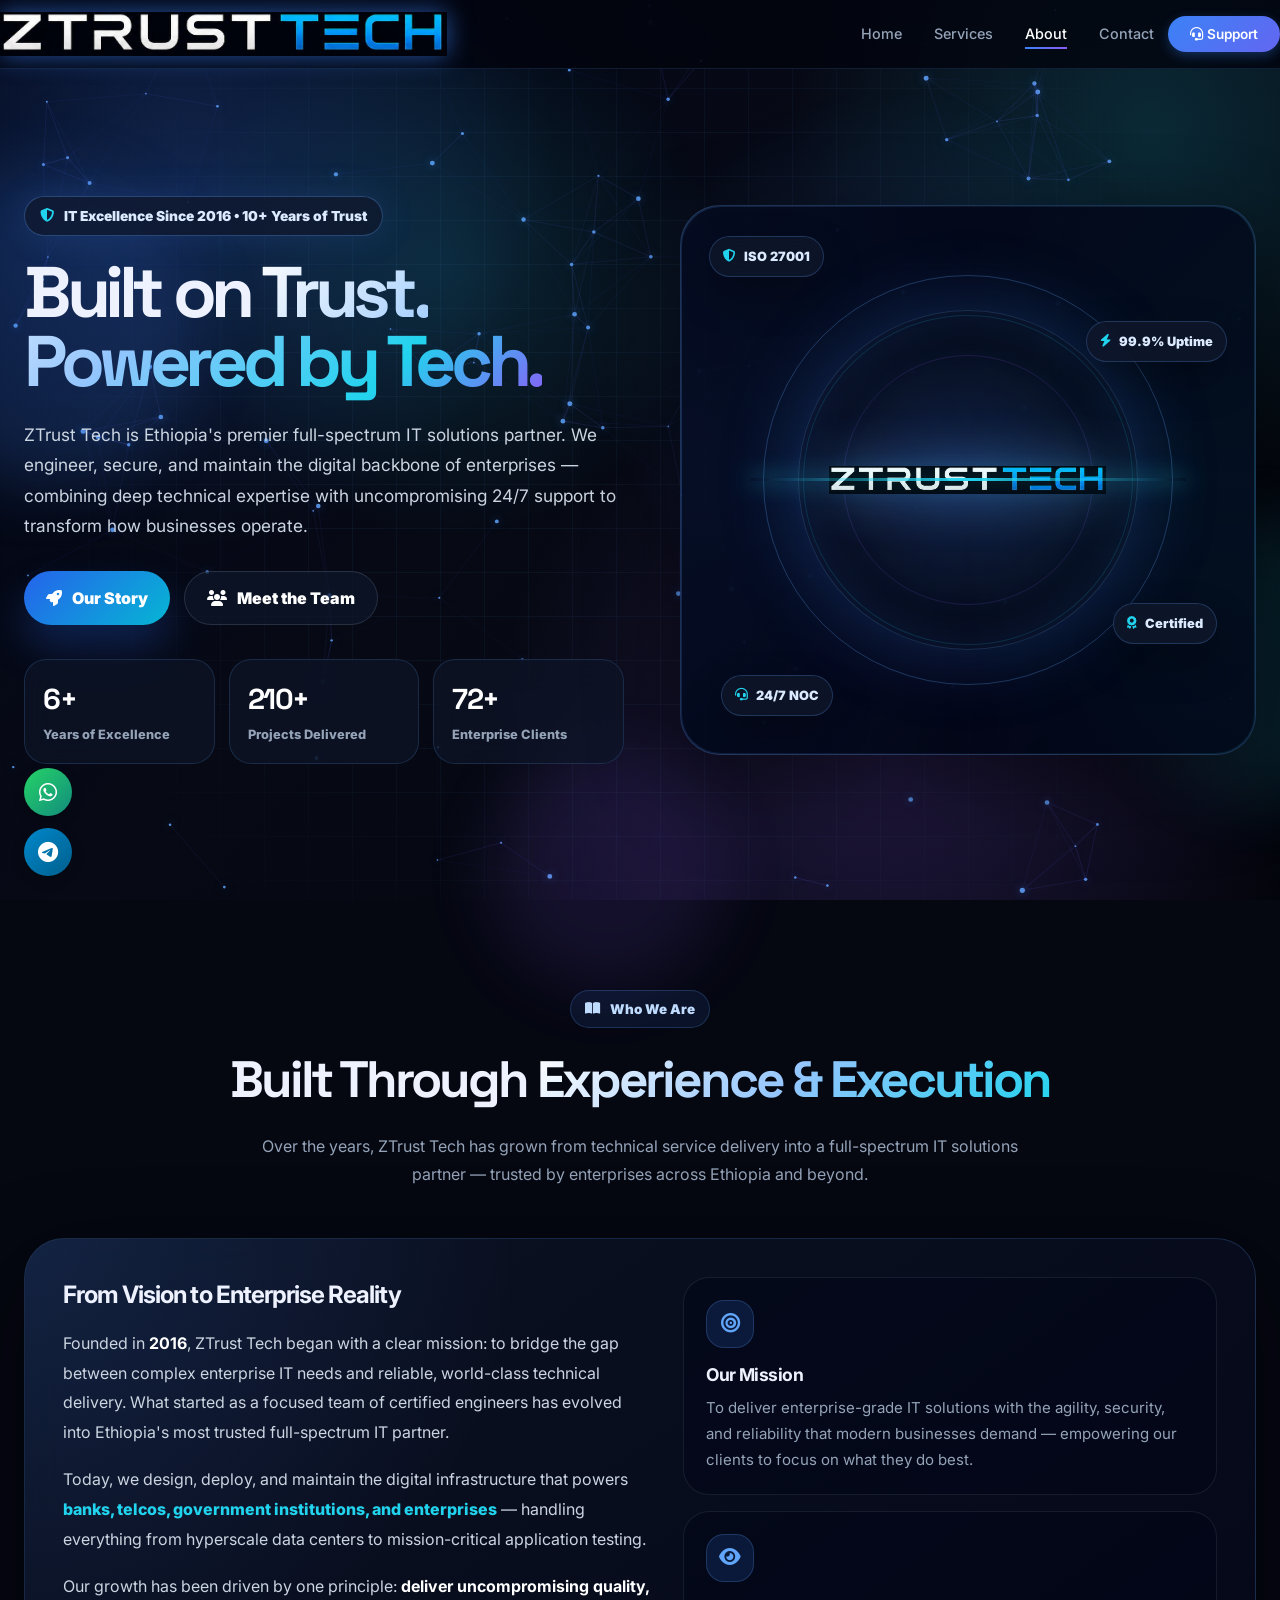
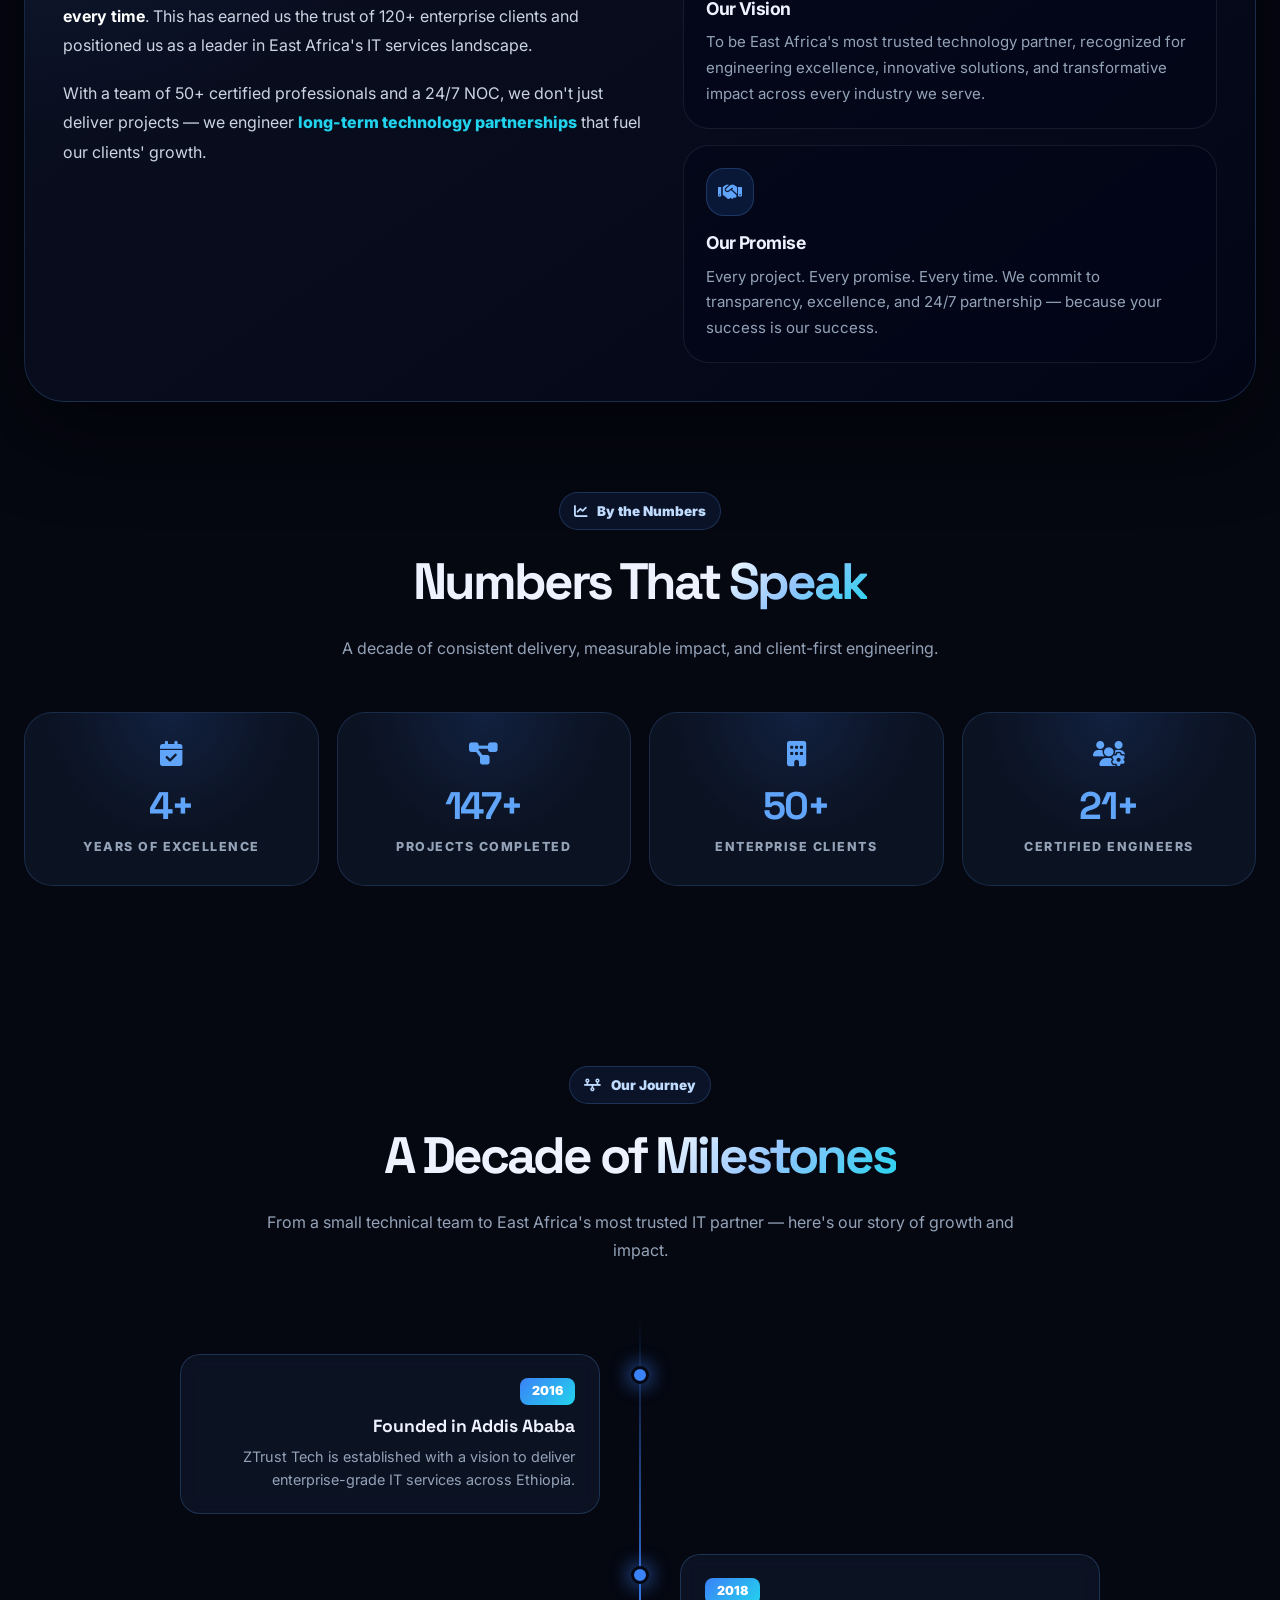
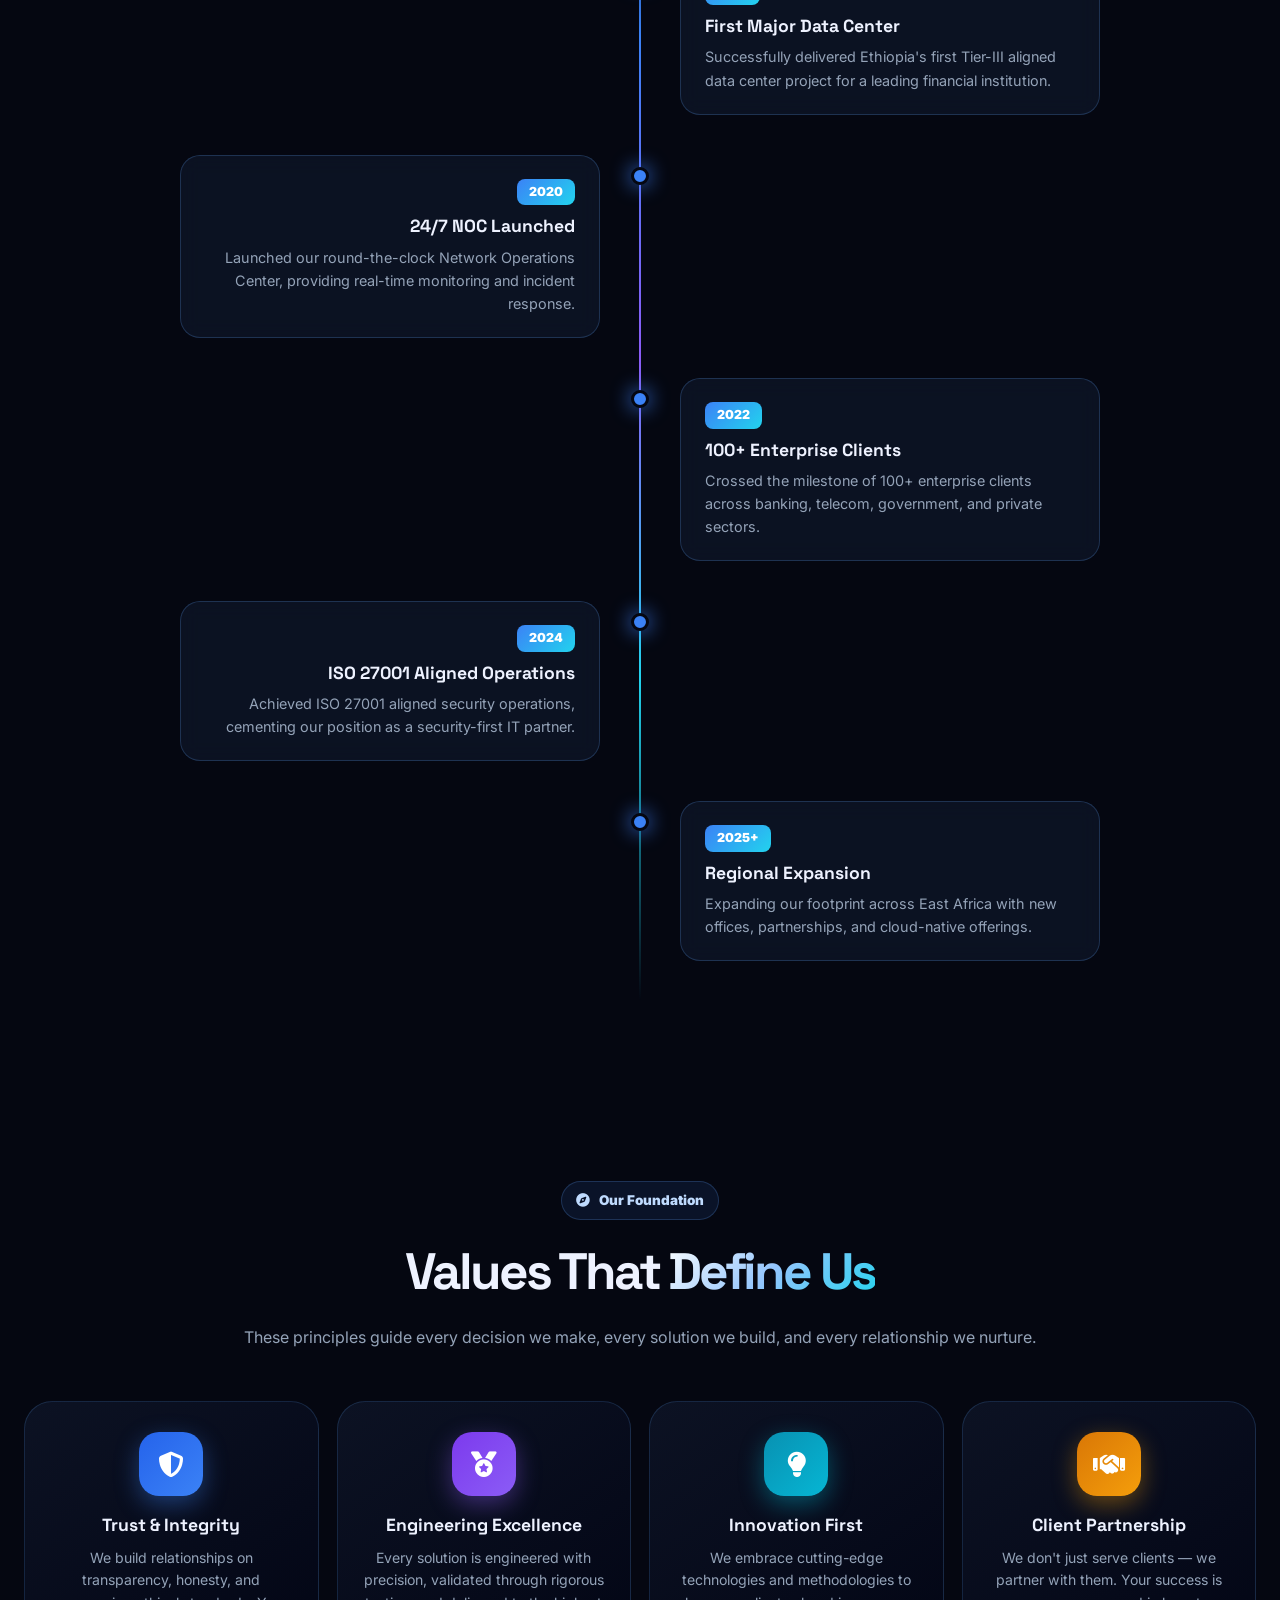
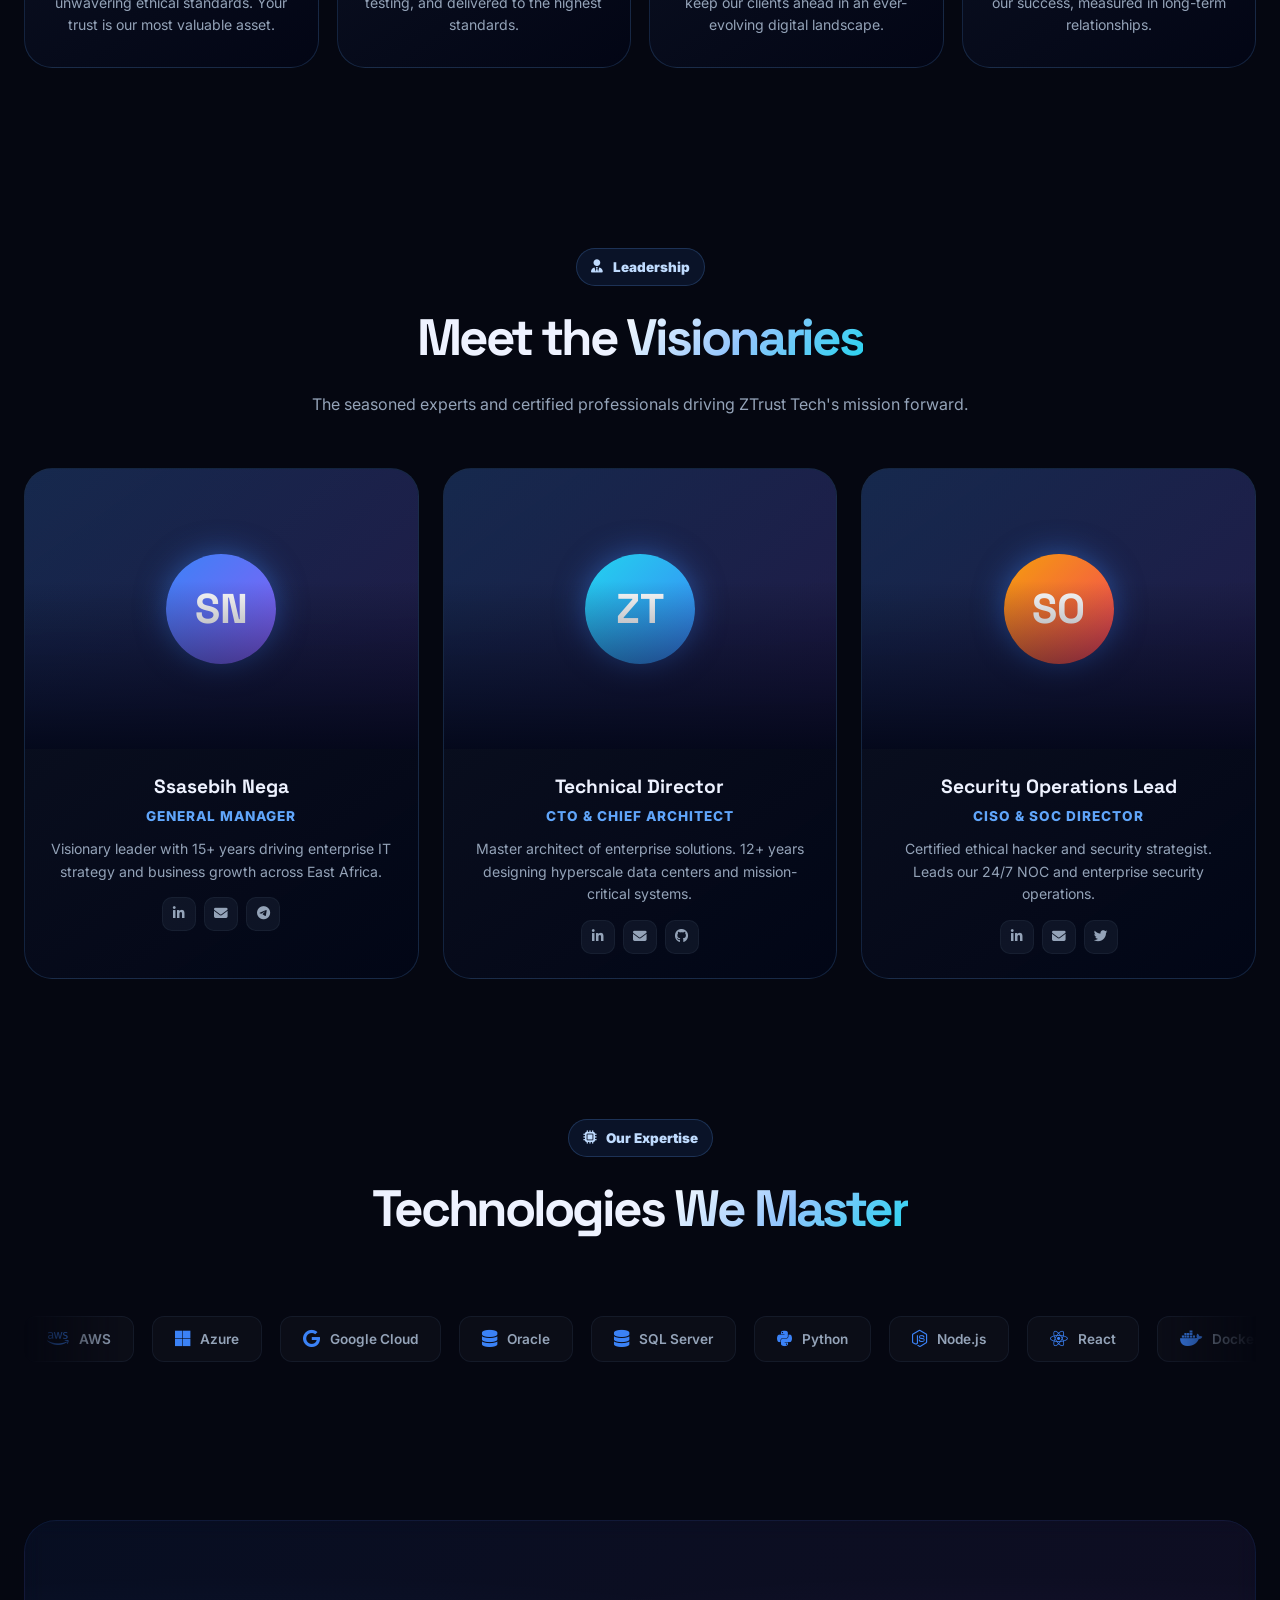
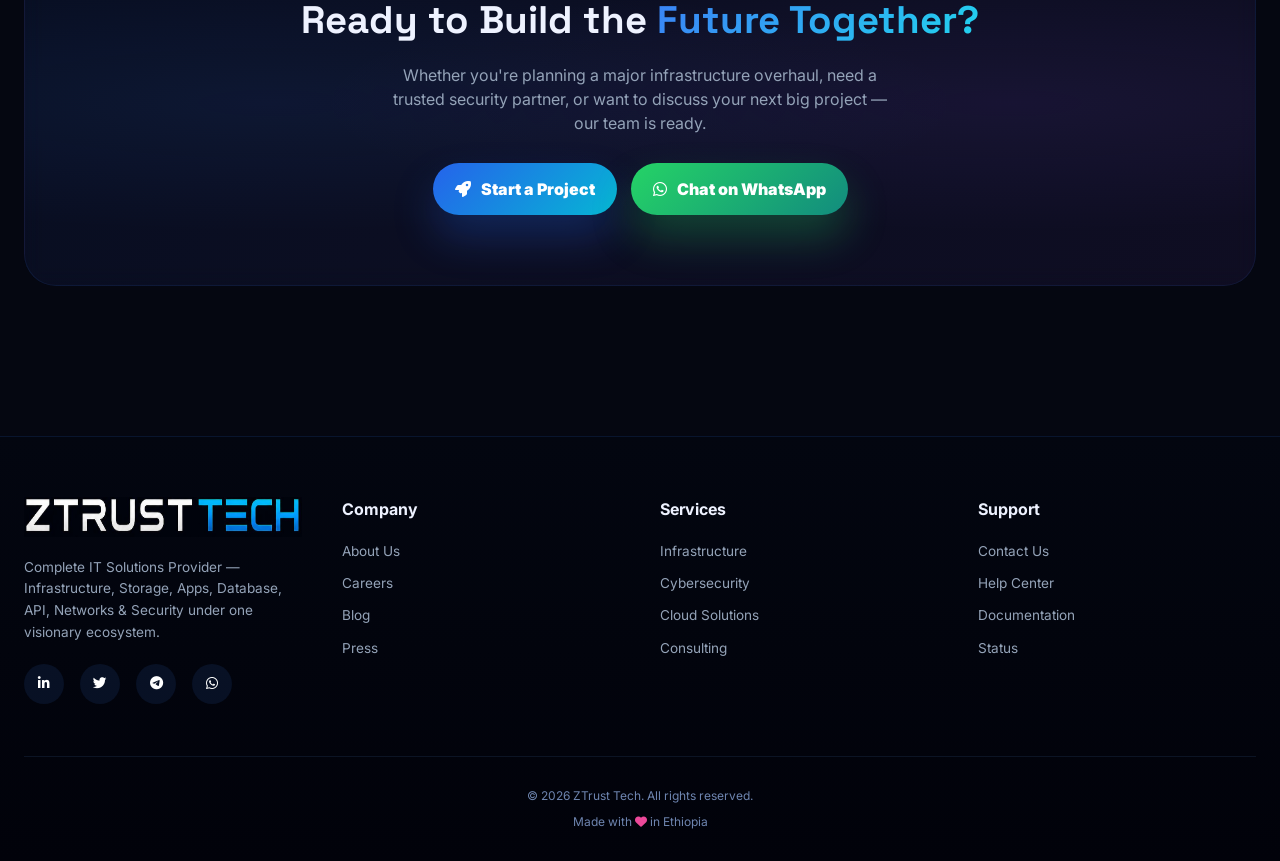
==== commit 54bd49c1: "Update fmt.Println message from 'Hello' to 'Goodbye'" ====
--- a/about.html
+++ b/about.html
@@ -1,504 +1,1266 @@
-<!-- ============================================================ -->
-<!--  ABOUT PAGE  (about.html)                                    -->
-<!-- ============================================================ -->
 <!DOCTYPE html>
 <html lang="en">
 <head>
-    <meta charset="UTF-8" />
-    <meta name="viewport" content="width=device-width, initial-scale=1.0" />
-    <title>About Us | የረር ሙሉወንጌል ቤተክርስቲያን</title>
-    <meta name="description" content="Learn about Yerer Full Gospel Believers Church. Our history, mission, vision, pastors, and core values." />
-    
-    <link href="https://fonts.googleapis.com/css2?family=Inter:wght@300;400;500;600;700;800;900&family=Playfair+Display:wght@400;500;600;700;800;900&display=swap" rel="stylesheet" />
-    <link rel="stylesheet" href="https://cdnjs.cloudflare.com/ajax/libs/font-awesome/6.0.0-beta3/css/all.min.css" />
-    
-    <style>
-        * { margin: 0; padding: 0; box-sizing: border-box; }
-        body {
-            font-family: 'Inter', sans-serif;
-            background: #FCF8F0;
-            color: #1F1A14;
-            line-height: 1.7;
-            scroll-behavior: smooth;
-        }
-        h1, h2, h3, .logo { font-family: 'Playfair Display', serif; }
-        .container {
-            max-width: 1280px;
-            margin: 0 auto;
-            padding: 0 28px;
-        }
-        .btn-primary {
-            display: inline-block;
-            background: #B58B5C;
-            color: white;
-            padding: 14px 38px;
-            border-radius: 60px;
-            text-decoration: none;
-            font-weight: 600;
-            transition: all 0.3s ease;
-            border: none;
-            cursor: pointer;
-            box-shadow: 0 8px 24px rgba(181, 139, 92, 0.35);
-            letter-spacing: 0.3px;
-        }
-        .btn-primary:hover {
-            background: #9F7349;
-            transform: translateY(-3px);
-            box-shadow: 0 14px 34px rgba(181, 139, 92, 0.45);
-        }
-        .btn-secondary {
-            display: inline-block;
-            background: transparent;
-            color: #B58B5C;
-            padding: 14px 38px;
-            border-radius: 60px;
-            text-decoration: none;
-            font-weight: 600;
-            border: 2px solid #B58B5C;
-            transition: all 0.3s ease;
-        }
-        .btn-secondary:hover {
-            background: #B58B5C;
-            color: white;
-            transform: translateY(-2px);
-        }
-        .btn-outline-light {
-            display: inline-block;
-            background: transparent;
-            color: white;
-            padding: 14px 38px;
-            border-radius: 60px;
-            text-decoration: none;
-            font-weight: 600;
-            border: 2px solid rgba(255,255,255,0.5);
-            transition: all 0.3s ease;
-            backdrop-filter: blur(4px);
-        }
-        .btn-outline-light:hover {
-            background: white;
-            color: #1F1A14;
-            border-color: white;
-        }
-        .section-title {
-            text-align: center;
-            font-size: 2.8rem;
-            margin-bottom: 12px;
-            color: #1F1A14;
-            letter-spacing: -0.5px;
-        }
-        .section-title span { color: #B58B5C; }
-        .section-subtitle {
-            text-align: center;
-            color: #6B5E4E;
-            margin-bottom: 56px;
-            font-size: 1.15rem;
-            max-width: 700px;
-            margin-left: auto;
-            margin-right: auto;
-        }
-        .card {
-            background: #FFFFFF;
-            border-radius: 28px;
-            padding: 36px 28px;
-            box-shadow: 0 12px 40px rgba(0,0,0,0.04);
-            transition: all 0.35s ease;
-            border: 1px solid rgba(181, 139, 92, 0.06);
-        }
-        .card:hover {
-            transform: translateY(-8px);
-            box-shadow: 0 24px 60px rgba(0,0,0,0.08);
-        }
-        .stat-grid {
-            display: grid;
-            grid-template-columns: repeat(auto-fit, minmax(200px, 1fr));
-            gap: 32px;
-            text-align: center;
-        }
-        .stat-number {
-            font-size: 3rem;
-            font-weight: 800;
-            color: #B58B5C;
-            font-family: 'Playfair Display', serif;
-        }
-        .stat-label { color: #5F5545; font-weight: 500; margin-top: 4px; }
-        .pastor-card {
-            display: flex;
-            gap: 40px;
-            align-items: center;
-            background: white;
-            border-radius: 28px;
-            padding: 40px;
-            box-shadow: 0 12px 40px rgba(0,0,0,0.04);
-        }
-        .pastor-card img {
-            width: 180px;
-            height: 180px;
-            border-radius: 50%;
-            object-fit: cover;
-            border: 4px solid #B58B5C;
-        }
-        .timeline-item {
-            display: flex;
-            gap: 30px;
-            margin-bottom: 40px;
-            padding-left: 20px;
-            border-left: 3px solid #B58B5C;
-        }
-        .timeline-year {
-            font-size: 1.8rem;
-            font-weight: 700;
-            color: #B58B5C;
-            min-width: 100px;
-            font-family: 'Playfair Display', serif;
-        }
-        .value-card {
-            text-align: center;
-            padding: 30px 20px;
-            background: #F8F4EC;
-            border-radius: 28px;
-            transition: all 0.3s;
-        }
-        .value-card:hover {
-            transform: translateY(-6px);
-            background: #FFFFFF;
-            box-shadow: 0 12px 40px rgba(0,0,0,0.06);
-        }
-        .value-card i { font-size: 2.5rem; color: #B58B5C; margin-bottom: 16px; }
-        .hero-bg {
-            background: url('XXXL.webp') center/cover no-repeat;
-            position: relative;
-        }
-        .hero-bg::before {
-            content: '';
-            position: absolute;
-            top: 0; left: 0; width: 100%; height: 100%;
-            background: linear-gradient(135deg, rgba(20,18,14,0.9) 0%, rgba(26,26,42,0.85) 100%);
-            z-index: 0;
-        }
-        .gallery-grid {
-            display: grid;
-            grid-template-columns: repeat(auto-fit, minmax(250px, 1fr));
-            gap: 20px;
-        }
-        .gallery-grid img {
-            width: 100%;
-            height: 220px;
-            object-fit: cover;
-            border-radius: 20px;
-            transition: transform 0.3s;
-        }
-        .gallery-grid img:hover {
-            transform: scale(1.03);
-        }
-        @media (max-width: 768px) {
-            .section-title { font-size: 2rem; }
-            .container { padding: 0 16px; }
-            nav .container { flex-direction: column; gap: 12px; }
-            .pastor-card { flex-direction: column; text-align: center; padding: 28px; }
-            .pastor-card img { width: 140px; height: 140px; }
-            .timeline-item { flex-direction: column; gap: 10px; padding-left: 10px; }
-            .timeline-year { min-width: auto; }
-            .gallery-grid { grid-template-columns: repeat(auto-fit, minmax(160px, 1fr)); }
-            .gallery-grid img { height: 150px; }
-        }
-    </style>
+  <meta charset="UTF-8" />
+  <meta name="viewport" content="width=device-width, initial-scale=1.0, maximum-scale=5.0, user-scalable=yes" />
+  <title>ZTrust Tech | About Us - IT Excellence Since 2016</title>
+
+  <link rel="icon" type="image/png" href="ICON Final 1 (1).png" />
+  <link rel="shortcut icon" href="ICON Final 1 (1).png" />
+
+  <link href="https://fonts.googleapis.com/css2?family=Inter:opsz,wght@14..32,300;400;500;600;700;800;900&family=Space+Grotesk:wght@400;500;600;700&family=JetBrains+Mono:wght@400;500;600;700&display=swap" rel="stylesheet" />
+  <link rel="stylesheet" href="https://cdnjs.cloudflare.com/ajax/libs/font-awesome/6.4.0/css/all.min.css">
+
+  <style>
+    :root {
+      --bg: #050711;
+      --bg-2: #080b18;
+      --panel: rgba(15, 23, 42, 0.72);
+      --panel-2: rgba(2, 6, 23, 0.76);
+      --line: rgba(96, 165, 250, 0.22);
+      --line-strong: rgba(96, 165, 250, 0.5);
+      --text: #eef2ff;
+      --muted: #94a3b8;
+      --blue: #3b82f6;
+      --blue-2: #60a5fa;
+      --cyan: #22d3ee;
+      --purple: #8b5cf6;
+      --green: #22c55e;
+      --amber: #f59e0b;
+      --rose: #f43f5e;
+      --whatsapp: #25D366;
+      --telegram: #0088cc;
+      --radius-xl: 40px;
+      --radius-lg: 28px;
+      --shadow: 0 28px 90px rgba(0, 0, 0, 0.48);
+      --indigo: #6366f1;
+    }
+
+    * { margin: 0; padding: 0; box-sizing: border-box; }
+    html { scroll-behavior: smooth; }
+    body {
+      font-family: 'Inter', sans-serif;
+      background: var(--bg);
+      color: var(--text);
+      line-height: 1.5;
+      overflow-x: hidden;
+    }
+    ::selection { background: rgba(59, 130, 246, 0.45); }
+    a { color: inherit; text-decoration: none; }
+    img { max-width: 100%; display: block; }
+
+    .container { max-width: 1280px; margin: 0 auto; padding: 0 24px; }
+    @media (max-width: 600px) { .container { padding: 0 18px; } }
+
+    /* Scrollbar */
+    ::-webkit-scrollbar { width: 8px; height: 8px; }
+    ::-webkit-scrollbar-track { background: #030308; }
+    ::-webkit-scrollbar-thumb { background: linear-gradient(180deg, var(--blue), var(--purple)); border-radius: 4px; }
+
+    /* ================= BACKGROUND ================= */
+    .cyber-bg {
+      position: fixed;
+      inset: 0;
+      z-index: -5;
+      background:
+        radial-gradient(circle at 15% 20%, rgba(59,130,246,0.24), transparent 28%),
+        radial-gradient(circle at 90% 15%, rgba(34,211,238,0.16), transparent 26%),
+        radial-gradient(circle at 70% 85%, rgba(139,92,246,0.20), transparent 35%),
+        linear-gradient(135deg, #020617 0%, #070a15 45%, #02040a 100%);
+    }
+    .cyber-grid {
+      position: fixed; inset: 0; z-index: -4; pointer-events: none;
+      background-image:
+        linear-gradient(rgba(96,165,250,0.055) 1px, transparent 1px),
+        linear-gradient(90deg, rgba(96,165,250,0.055) 1px, transparent 1px);
+      background-size: 44px 44px;
+      mask-image: radial-gradient(circle at center, black 42%, transparent 85%);
+      animation: gridFlow 18s linear infinite;
+    }
+    @keyframes gridFlow { from { transform: translateY(0); } to { transform: translateY(44px); } }
+    .scanlines {
+      position: fixed; inset: 0; z-index: -3; pointer-events: none; opacity: 0.13;
+      background-image: repeating-linear-gradient(0deg, rgba(255,255,255,0.04) 0px, rgba(255,255,255,0.04) 1px, transparent 1px, transparent 4px);
+    }
+    .orb { position: fixed; border-radius: 50%; filter: blur(34px); z-index: -2; opacity: 0.42; animation: orbFloat 9s ease-in-out infinite alternate; }
+    .orb.one { width: 320px; height: 320px; background: rgba(59,130,246,0.40); top: 170px; left: -120px; }
+    .orb.two { width: 280px; height: 280px; background: rgba(34,211,238,0.28); right: -120px; top: 520px; animation-delay: 2s; }
+    .orb.three { width: 240px; height: 240px; background: rgba(139,92,246,0.28); left: 38%; bottom: -90px; animation-delay: 1.2s; }
+    @keyframes orbFloat { from { transform: translate3d(0, 0, 0) scale(1); } to { transform: translate3d(34px, -42px, 0) scale(1.12); } }
+
+    /* Network Canvas */
+    #networkCanvas { position: fixed; top: 0; left: 0; width: 100%; height: 100%; z-index: -2; pointer-events: none; }
+
+    /* ================= NAV (WITH HAMBURGER) ================= */
+    .nav {
+      position: fixed;
+      top: 0;
+      left: 0;
+      width: 100%;
+      z-index: 1000;
+      background: rgba(2, 3, 12, 0.75);
+      backdrop-filter: blur(20px);
+      border-bottom: 1px solid rgba(96, 165, 250, 0.15);
+      transition: 0.3s;
+    }
+    .nav.scrolled {
+      background: rgba(1, 3, 12, 0.96);
+      border-bottom-color: rgba(96, 165, 250, 0.3);
+    }
+    .nav-inner {
+      display: flex;
+      justify-content: space-between;
+      align-items: center;
+      gap: 18px;
+      padding: 12px 0;
+    }
+    .logo-word-img {
+      height: 44px;
+      width: auto;
+      filter: drop-shadow(0 0 12px rgba(59,130,246,0.6));
+      transition: 0.3s;
+    }
+    .logo-word-img:hover { filter: drop-shadow(0 0 20px rgba(59,130,246,0.9)); }
+    .nav-right-group {
+      display: flex;
+      align-items: center;
+      gap: 14px;
+    }
+    .links {
+      display: flex;
+      gap: 2rem;
+      align-items: center;
+    }
+    .links a {
+      text-decoration: none;
+      color: var(--muted);
+      font-weight: 500;
+      font-size: 0.9rem;
+      transition: 0.2s;
+      position: relative;
+    }
+    .links a::after {
+      content: "";
+      position: absolute;
+      left: 0;
+      bottom: -4px;
+      width: 0;
+      height: 2px;
+      background: linear-gradient(90deg, var(--blue), var(--purple));
+      transition: 0.3s;
+    }
+    .links a:hover::after, .links a.active::after { width: 100%; }
+    .links a:hover, .links a.active { color: white; }
+    .nav-cta {
+      text-decoration: none;
+      color: #fff;
+      font-weight: 600;
+      font-size: 0.85rem;
+      padding: 8px 22px;
+      border-radius: 40px;
+      background: linear-gradient(135deg, var(--blue), var(--indigo));
+      box-shadow: 0 4px 12px rgba(59,130,246,0.3);
+      transition: 0.2s;
+      white-space: nowrap;
+    }
+    .nav-cta:hover { transform: translateY(-2px); box-shadow: 0 8px 20px rgba(59,130,246,0.4); }
+    .menu-toggle {
+      display: none;
+      background: none;
+      border: none;
+      color: #fff;
+      font-size: 1.6rem;
+      cursor: pointer;
+      padding: 8px 10px;
+      border-radius: 8px;
+      transition: 0.3s;
+      line-height: 1;
+    }
+    .menu-toggle:hover {
+      background: rgba(255,255,255,0.05);
+    }
+
+    .nav-overlay {
+      display: none;
+      position: fixed;
+      top: 0;
+      left: 0;
+      width: 100%;
+      height: 100%;
+      background: rgba(0,0,0,0.6);
+      z-index: 999;
+    }
+    .nav-overlay.active {
+      display: block;
+    }
+
+    @media (max-width: 820px) {
+      .menu-toggle {
+        display: block !important;
+      }
+      .links {
+        position: fixed;
+        top: 0;
+        left: -100%;
+        width: 75%;
+        max-width: 280px;
+        height: 100vh;
+        background: rgba(2,5,18,0.98);
+        backdrop-filter: blur(28px);
+        flex-direction: column;
+        gap: 0.5rem;
+        padding: 90px 2rem 2rem;
+        transition: left 0.35s cubic-bezier(0.22, 1, 0.36, 1);
+        z-index: 1001;
+        align-items: stretch;
+        border-right: 1px solid rgba(96,165,250,0.1);
+        overflow-y: auto;
+        box-shadow: 4px 0 30px rgba(0,0,0,0.5);
+      }
+      .links.active { left: 0; }
+      .links a {
+        font-size: 1.1rem;
+        padding: 14px 16px;
+        border-bottom: 1px solid rgba(96,165,250,0.06);
+        color: #cbd5e1;
+        border-radius: 8px;
+        transition: 0.25s;
+        display: block;
+        width: 100%;
+      }
+      .links a::after { display: none; }
+      .links a:hover, .links a.active {
+        color: white;
+        background: rgba(59,130,246,0.08);
+        padding-left: 20px;
+      }
+      .nav-cta { font-size: 0.75rem; padding: 5px 14px; }
+      .nav-overlay.active { display: block; }
+    }
+
+    @media (max-width: 480px) {
+      .links { width: 85%; max-width: 280px; padding: 80px 1.5rem 1.5rem; }
+      .links a { font-size: 1rem; padding: 12px 14px; }
+      .menu-toggle { font-size: 1.6rem; padding: 6px 8px; }
+    }
+
+    /* ================= HERO ================= */
+    .hero {
+      min-height: 100vh; display: flex; align-items: center; position: relative;
+      overflow: hidden; padding: 140px 0 80px;
+    }
+    .hero::before {
+      content: ''; position: absolute; inset: 0;
+      background:
+        radial-gradient(circle at 70% 42%, rgba(59,130,246,0.22), transparent 28%),
+        radial-gradient(circle at 35% 30%, rgba(34,211,238,0.14), transparent 26%);
+      pointer-events: none;
+    }
+    .hero-layout {
+      position: relative; z-index: 2;
+      display: grid; grid-template-columns: 1.02fr 0.98fr; gap: 56px; align-items: center;
+    }
+    @media (max-width: 900px) {
+      .hero-layout { grid-template-columns: 1fr; gap: 40px; }
+      .hero { padding: 120px 0 50px; }
+      .hero-right { order: -1; }
+    }
+    .hero-badge {
+      display: inline-flex; align-items: center; gap: 10px;
+      padding: 9px 15px; border-radius: 999px; color: #dbeafe;
+      font-size: 0.86rem; font-weight: 900;
+      background: rgba(15,23,42,0.68); border: 1px solid rgba(96,165,250,0.32);
+      box-shadow: 0 0 35px rgba(59,130,246,0.15);
+      margin-bottom: 22px; backdrop-filter: blur(10px);
+    }
+    .hero-badge i { color: var(--cyan); }
+    .hero h1 {
+      font-size: clamp(2.2rem, 5.6vw, 5.5rem); line-height: 0.96;
+      font-weight: 900; letter-spacing: -0.075em; margin-bottom: 24px;
+      font-family: 'Space Grotesk', sans-serif;
+    }
+    .hero h1 span {
+      background: linear-gradient(135deg, #fff 0%, #93c5fd 38%, #22d3ee 76%, #8b5cf6 100%);
+      -webkit-background-clip: text; background-clip: text; color: transparent;
+    }
+    .hero p {
+      max-width: 720px; color: #cbd5e1; font-size: 1.08rem; line-height: 1.75; margin-bottom: 30px;
+    }
+    .hero-actions { display: flex; flex-wrap: wrap; gap: 14px; margin-bottom: 34px; }
+    .btn {
+      display: inline-flex; align-items: center; justify-content: center; gap: 10px;
+      text-decoration: none; border: none; cursor: pointer; font-family: inherit;
+      font-weight: 900; border-radius: 999px; padding: 14px 22px; color: #fff; transition: 0.25s;
+    }
+    .btn:hover { transform: translateY(-3px); }
+    .btn-primary {
+      background: linear-gradient(135deg, #2563eb, #06b6d4);
+      box-shadow: 0 22px 42px rgba(37,99,235,0.28);
+    }
+    .btn-primary:hover { box-shadow: 0 24px 50px rgba(37,99,235,0.4); }
+    .btn-ghost {
+      background: rgba(15,23,42,0.72); border: 1px solid rgba(148,163,184,0.20);
+    }
+    .btn-ghost:hover { border-color: var(--blue); background: rgba(59,130,246,0.08); }
+    .hero-stats { display: grid; grid-template-columns: repeat(3, 1fr); gap: 14px; max-width: 720px; }
+    @media (max-width: 480px) { .hero-stats { grid-template-columns: 1fr 1fr; } }
+    .hero-stat {
+      padding: 18px; border-radius: 22px;
+      background: rgba(15,23,42,0.64); border: 1px solid rgba(96,165,250,0.18);
+      backdrop-filter: blur(16px); transition: 0.25s;
+    }
+    .hero-stat:hover { transform: translateY(-5px); border-color: rgba(96,165,250,0.42); }
+    .hero-stat strong { display: block; font-size: 1.8rem; font-weight: 900; letter-spacing: -0.05em; color: #fff; font-family: 'Space Grotesk', sans-serif; }
+    .hero-stat small { color: var(--muted); font-weight: 800; font-size: 0.8rem; }
+
+    /* Holo Card */
+    .holo-card {
+      position: relative; min-height: 550px; display: grid; place-items: center;
+      border-radius: var(--radius-xl);
+      background: linear-gradient(145deg, rgba(15,23,42,0.74), rgba(2,6,23,0.82));
+      border: 1px solid rgba(96,165,250,0.25); box-shadow: var(--shadow);
+      overflow: hidden; isolation: isolate;
+    }
+    .holo-card::before {
+      content: ''; position: absolute; inset: -2px;
+      background: conic-gradient(from 180deg, transparent, rgba(59,130,246,0.28), transparent, rgba(34,211,238,0.22), transparent);
+      animation: rotateGlow 8s linear infinite; z-index: -2;
+    }
+    .holo-card::after {
+      content: ''; position: absolute; inset: 1px;
+      border-radius: calc(var(--radius-xl) - 1px);
+      background: rgba(2,6,23,0.78); z-index: -1;
+    }
+    @keyframes rotateGlow { from { transform: rotate(0deg) scale(1.4); } to { transform: rotate(360deg) scale(1.4); } }
+    .holo-ring { position: absolute; width: 410px; height: 410px; border-radius: 50%; border: 1px solid rgba(96,165,250,0.28); animation: ringSpin 12s linear infinite; }
+    .holo-ring.two { width: 330px; height: 330px; border-color: rgba(34,211,238,0.22); animation-duration: 9s; animation-direction: reverse; transform: rotate(30deg); }
+    .holo-ring.three { width: 250px; height: 250px; border-color: rgba(139,92,246,0.24); animation-duration: 15s; }
+    @keyframes ringSpin { from { transform: rotate(0deg); } to { transform: rotate(360deg); } }
+
+    .holo-logo-wrap {
+      position: relative; width: min(340px, 72vw); height: min(340px, 72vw);
+      display: grid; place-items: center; border-radius: 50%;
+      background: radial-gradient(circle, rgba(59,130,246,0.20), transparent 58%), rgba(15,23,42,0.35);
+      border: 1px solid rgba(96,165,250,0.22);
+      box-shadow: inset 0 0 60px rgba(59,130,246,0.10), 0 0 80px rgba(59,130,246,0.26);
+      animation: logoFloat 4.5s ease-in-out infinite alternate;
+    }
+    @keyframes logoFloat { from { transform: translateY(0); } to { transform: translateY(-14px); } }
+    .holo-logo { width: 82%; height: 82%; object-fit: contain; filter: drop-shadow(0 0 26px rgba(96,165,250,0.45)); }
+
+    .scan-bar {
+      position: absolute; left: 12%; width: 76%; height: 3px;
+      background: linear-gradient(90deg, transparent, #22d3ee, transparent);
+      box-shadow: 0 0 22px rgba(34,211,238,0.9);
+      animation: scanMove 2.8s ease-in-out infinite;
+    }
+    @keyframes scanMove {
+      0% { top: 18%; opacity: 0; }
+      12% { opacity: 1; }
+      88% { opacity: 1; }
+      100% { top: 82%; opacity: 0; }
+    }
+
+    .trust-chip {
+      position: absolute; display: inline-flex; align-items: center; gap: 8px;
+      padding: 10px 13px; border-radius: 999px;
+      background: rgba(15,23,42,0.82); border: 1px solid rgba(96,165,250,0.24);
+      color: #dbeafe; font-size: 0.8rem; font-weight: 900;
+      backdrop-filter: blur(14px); box-shadow: 0 18px 40px rgba(0,0,0,0.28);
+    }
+    .trust-chip i { color: var(--cyan); }
+    .trust-chip.one { top: 30px; left: 28px; animation: chipFloat 4s ease-in-out infinite alternate; }
+    .trust-chip.two { right: 28px; top: 115px; animation: chipFloat 4.5s ease-in-out infinite alternate-reverse; }
+    .trust-chip.three { bottom: 38px; left: 40px; animation: chipFloat 5s ease-in-out infinite alternate; }
+    .trust-chip.four { right: 38px; bottom: 110px; animation: chipFloat 4.2s ease-in-out infinite alternate-reverse; }
+    @media (max-width: 600px) {
+      .trust-chip { font-size: 0.65rem; padding: 6px 10px; }
+      .trust-chip.one { top: 16px; left: 16px; }
+      .trust-chip.two { right: 16px; top: 70px; }
+      .trust-chip.three { bottom: 20px; left: 16px; }
+      .trust-chip.four { right: 16px; bottom: 65px; }
+    }
+    @keyframes chipFloat { from { transform: translateY(0); } to { transform: translateY(-10px); } }
+
+    /* ================= SECTIONS ================= */
+    .section { padding: 90px 0; position: relative; }
+    @media (max-width: 768px) { .section { padding: 60px 0; } }
+
+    .section-heading { text-align: center; margin-bottom: 50px; }
+    .kicker {
+      display: inline-flex; align-items: center; gap: 10px;
+      padding: 8px 14px; border-radius: 999px;
+      background: rgba(59,130,246,0.10); border: 1px solid rgba(96,165,250,0.22);
+      color: #bfdbfe; font-weight: 900; font-size: 0.84rem; margin-bottom: 14px;
+    }
+    .section-title {
+      font-size: clamp(1.8rem, 4vw, 3.3rem); font-weight: 900;
+      letter-spacing: -0.06em; margin-bottom: 13px; font-family: 'Space Grotesk', sans-serif;
+    }
+    .section-title span {
+      background: linear-gradient(135deg, #fff, #93c5fd, #22d3ee);
+      -webkit-background-clip: text; background-clip: text; color: transparent;
+    }
+    .section-subtitle {
+      max-width: 800px; margin: 0 auto; color: var(--muted);
+      font-size: 1rem; line-height: 1.75;
+    }
+
+    /* ================= STORY / MISSION ================= */
+    .panel {
+      background: linear-gradient(145deg, rgba(15,23,42,0.74), rgba(2,6,23,0.72));
+      border: 1px solid rgba(96,165,250,0.20);
+      border-radius: var(--radius-xl); box-shadow: var(--shadow);
+      backdrop-filter: blur(18px); position: relative; overflow: hidden;
+    }
+    .panel::before {
+      content: ''; position: absolute; inset: 0;
+      background: radial-gradient(circle at top left, rgba(59,130,246,0.15), transparent 34%);
+      pointer-events: none;
+    }
+    .panel-inner { position: relative; padding: 38px; }
+    @media (max-width: 600px) { .panel-inner { padding: 26px 20px; } }
+
+    .story-grid { display: grid; grid-template-columns: 1.05fr 0.95fr; gap: 30px; align-items: stretch; }
+    @media (max-width: 900px) { .story-grid { grid-template-columns: 1fr; } }
+
+    .story-text p { color: #cbd5e1; line-height: 1.85; margin-bottom: 18px; }
+    .story-text strong { color: #fff; }
+    .story-text h3 { font-size: 1.5rem; margin-bottom: 16px; letter-spacing: -0.04em; }
+    .story-text .highlight { color: var(--cyan); font-weight: 800; }
+
+    .mission-cards { display: grid; gap: 16px; }
+    .mission-card {
+      padding: 22px; border-radius: 26px;
+      background: rgba(2,6,23,0.52); border: 1px solid rgba(148,163,184,0.13);
+      transition: 0.25s; position: relative; overflow: hidden;
+    }
+    .mission-card::before {
+      content: ''; position: absolute; top: 0; left: 0; right: 0; height: 2px;
+      background: linear-gradient(90deg, var(--blue), var(--cyan));
+      transform: scaleX(0); transform-origin: left; transition: 0.4s;
+    }
+    .mission-card:hover::before { transform: scaleX(1); }
+    .mission-card:hover { transform: translateY(-5px); border-color: rgba(96,165,250,0.38); }
+    .mission-card i {
+      width: 48px; height: 48px; display: grid; place-items: center;
+      border-radius: 18px; color: #60a5fa;
+      background: rgba(59,130,246,0.15); border: 1px solid rgba(96,165,250,0.22);
+      margin-bottom: 14px; font-size: 1.2rem;
+    }
+    .mission-card h3 { margin-bottom: 7px; letter-spacing: -0.03em; font-size: 1.1rem; }
+    .mission-card p { color: var(--muted); font-size: 0.94rem; line-height: 1.7; }
+
+    /* ================= STATS ================= */
+    .stats-grid { display: grid; grid-template-columns: repeat(4, 1fr); gap: 18px; margin-top: 28px; }
+    @media (max-width: 768px) { .stats-grid { grid-template-columns: repeat(2, 1fr); gap: 14px; } }
+    @media (max-width: 480px) { .stats-grid { grid-template-columns: 1fr 1fr; gap: 12px; } }
+
+    .stat-card {
+      position: relative; overflow: hidden; padding: 28px 22px;
+      border-radius: 28px; background: rgba(15,23,42,0.70);
+      border: 1px solid rgba(96,165,250,0.18); text-align: center; transition: 0.25s;
+    }
+    .stat-card:hover { transform: translateY(-6px); border-color: rgba(96,165,250,0.45); box-shadow: 0 24px 60px rgba(0,0,0,0.32); }
+    .stat-card::before {
+      content: ''; position: absolute; inset: 0;
+      background: radial-gradient(circle at top, rgba(59,130,246,0.14), transparent 55%);
+      pointer-events: none;
+    }
+    .stat-card i { position: relative; font-size: 1.6rem; color: var(--blue-2); margin-bottom: 10px; display: inline-block; }
+    .stat-num { position: relative; font-size: 2.4rem; font-weight: 900; letter-spacing: -0.04em; color: #fff; font-family: 'Space Grotesk', sans-serif; }
+    .stat-num span { color: var(--blue-2); }
+    .stat-card small { position: relative; display: block; color: var(--muted); font-weight: 800; font-size: 0.78rem; text-transform: uppercase; letter-spacing: 1.5px; margin-top: 4px; }
+    @media (max-width: 480px) { .stat-num { font-size: 1.8rem; } }
+
+    /* ================= TIMELINE ================= */
+    .timeline { position: relative; max-width: 1000px; margin: 0 auto; padding: 20px 0; }
+    .timeline::before {
+      content: ''; position: absolute; top: 0; bottom: 0; left: 50%;
+      width: 2px; background: linear-gradient(180deg, transparent, var(--blue), var(--purple), var(--cyan), transparent);
+      transform: translateX(-50%);
+    }
+    @media (max-width: 768px) {
+      .timeline::before { left: 24px; }
+    }
+    .timeline-item {
+      position: relative; width: 50%; padding: 20px 40px;
+      opacity: 0; transform: translateY(40px);
+      transition: all 0.8s cubic-bezier(0.4,0,0.2,1);
+    }
+    .timeline-item.visible { opacity: 1; transform: translateY(0); }
+    .timeline-item:nth-child(odd) { left: 0; text-align: right; }
+    .timeline-item:nth-child(even) { left: 50%; }
+    @media (max-width: 768px) {
+      .timeline-item { width: 100%; left: 0 !important; text-align: left !important; padding: 14px 14px 14px 60px; }
+    }
+    .timeline-dot {
+      position: absolute; top: 32px; width: 18px; height: 18px;
+      border-radius: 50%; background: var(--blue);
+      border: 3px solid var(--bg); box-shadow: 0 0 20px var(--blue);
+    }
+    .timeline-item:nth-child(odd) .timeline-dot { right: -9px; }
+    .timeline-item:nth-child(even) .timeline-dot { left: -9px; }
+    @media (max-width: 768px) { .timeline-dot { left: 15px !important; right: auto !important; } }
+
+    .timeline-card {
+      padding: 22px 24px; border-radius: 20px;
+      background: rgba(15,23,42,0.7); border: 1px solid rgba(96,165,250,0.22);
+      backdrop-filter: blur(10px); transition: 0.3s;
+    }
+    .timeline-card:hover { border-color: rgba(96,165,250,0.5); transform: scale(1.02); }
+    .timeline-year {
+      display: inline-block; padding: 4px 12px; border-radius: 8px;
+      background: linear-gradient(135deg, var(--blue), var(--cyan));
+      font-size: 0.78rem; font-weight: 900; color: #fff; margin-bottom: 8px;
+    }
+    .timeline-card h4 { font-size: 1.1rem; margin-bottom: 6px; font-family: 'Space Grotesk', sans-serif; }
+    .timeline-card p { color: var(--muted); font-size: 0.9rem; line-height: 1.6; }
+
+    /* ================= VALUES ================= */
+    .values-grid { display: grid; grid-template-columns: repeat(4, 1fr); gap: 18px; }
+    @media (max-width: 900px) { .values-grid { grid-template-columns: repeat(2, 1fr); } }
+    @media (max-width: 500px) { .values-grid { grid-template-columns: 1fr; } }
+
+    .value-card {
+      position: relative; padding: 30px 24px; text-align: center;
+      border-radius: 28px;
+      background: linear-gradient(145deg, rgba(15,23,42,0.74), rgba(2,6,23,0.72));
+      border: 1px solid rgba(96,165,250,0.18);
+      transition: 0.3s; overflow: hidden;
+    }
+    .value-card::before {
+      content: ''; position: absolute; inset: 0;
+      background: radial-gradient(circle at top, rgba(59,130,246,0.18), transparent 60%);
+      opacity: 0; transition: 0.4s;
+    }
+    .value-card:hover::before { opacity: 1; }
+    .value-card:hover { transform: translateY(-8px); border-color: rgba(96,165,250,0.45); }
+    .value-icon {
+      position: relative; width: 64px; height: 64px; margin: 0 auto 16px;
+      border-radius: 20px; display: grid; place-items: center;
+      font-size: 1.6rem; color: #fff;
+      box-shadow: 0 8px 24px rgba(0,0,0,0.3);
+    }
+    .vi-blue { background: linear-gradient(135deg, #2563eb, #3b82f6); box-shadow: 0 8px 24px rgba(59,130,246,0.4); }
+    .vi-purple { background: linear-gradient(135deg, #7c3aed, #8b5cf6); box-shadow: 0 8px 24px rgba(139,92,246,0.4); }
+    .vi-cyan { background: linear-gradient(135deg, #0891b2, #06b6d4); box-shadow: 0 8px 24px rgba(6,182,212,0.4); }
+    .vi-amber { background: linear-gradient(135deg, #d97706, #f59e0b); box-shadow: 0 8px 24px rgba(245,158,11,0.4); }
+    .value-card h4 { position: relative; font-size: 1.1rem; margin-bottom: 8px; font-family: 'Space Grotesk', sans-serif; }
+    .value-card p { position: relative; color: var(--muted); font-size: 0.88rem; line-height: 1.6; }
+
+    /* ================= LEADERSHIP ================= */
+    .team-grid { display: grid; grid-template-columns: repeat(3, 1fr); gap: 24px; }
+    @media (max-width: 900px) { .team-grid { grid-template-columns: repeat(2, 1fr); } }
+    @media (max-width: 600px) { .team-grid { grid-template-columns: 1fr; } }
+
+    .team-card {
+      position: relative; border-radius: 28px; overflow: hidden;
+      background: linear-gradient(145deg, rgba(15,23,42,0.74), rgba(2,6,23,0.82));
+      border: 1px solid rgba(96,165,250,0.18);
+      transition: 0.4s;
+    }
+    .team-card:hover { transform: translateY(-8px); border-color: rgba(96,165,250,0.45); box-shadow: 0 25px 60px rgba(0,0,0,0.4); }
+    .team-photo {
+      position: relative; height: 280px; overflow: hidden;
+      background: linear-gradient(135deg, rgba(59,130,246,0.2), rgba(139,92,246,0.2));
+      display: grid; place-items: center;
+    }
+    .team-photo img { width: 100%; height: 100%; object-fit: cover; transition: transform 0.6s; }
+    .team-card:hover .team-photo img { transform: scale(1.08); }
+    .team-photo::after {
+      content: ''; position: absolute; inset: 0;
+      background: linear-gradient(180deg, transparent 40%, rgba(2,6,23,0.9) 100%);
+    }
+    .team-avatar {
+      width: 110px; height: 110px; border-radius: 50%;
+      background: linear-gradient(135deg, var(--blue), var(--purple));
+      display: grid; place-items: center;
+      font-size: 2.6rem; color: #fff; font-weight: 900; font-family: 'Space Grotesk', sans-serif;
+      box-shadow: 0 0 30px rgba(59,130,246,0.5);
+    }
+    .team-info { padding: 24px; text-align: center; position: relative; }
+    .team-info h4 { font-size: 1.2rem; margin-bottom: 4px; font-family: 'Space Grotesk', sans-serif; }
+    .team-info .role { color: var(--blue-2); font-weight: 800; font-size: 0.85rem; text-transform: uppercase; letter-spacing: 1px; margin-bottom: 12px; display: block; }
+    .team-info p { color: var(--muted); font-size: 0.88rem; line-height: 1.6; }
+    .team-social { display: flex; justify-content: center; gap: 8px; margin-top: 14px; }
+    .team-social a {
+      width: 34px; height: 34px; border-radius: 10px; display: grid; place-items: center;
+      background: rgba(30,41,59,0.4); border: 1px solid rgba(30,41,59,0.6);
+      color: #94a3b8; transition: 0.3s; font-size: 0.85rem;
+    }
+    .team-social a:hover { background: rgba(59,130,246,0.12); border-color: rgba(59,130,246,0.4); color: var(--blue-2); }
+
+    /* ================= TECH STACK SCROLL ================= */
+    .tech-section { padding: 50px 0; }
+    .tech-scroll {
+      display: flex; gap: 18px; overflow: hidden; padding: 18px 0;
+      mask-image: linear-gradient(90deg, transparent, #000 8%, #000 92%, transparent);
+      -webkit-mask-image: linear-gradient(90deg, transparent, #000 8%, #000 92%, transparent);
+    }
+    .tech-track { display: flex; gap: 18px; animation: techScroll 35s linear infinite; }
+    @keyframes techScroll { 0% { transform: translateX(0); } 100% { transform: translateX(-50%); } }
+    .tech-item {
+      flex-shrink: 0; padding: 12px 22px; border-radius: 12px;
+      background: rgba(15,17,26,0.7); border: 1px solid rgba(30,41,59,0.5);
+      display: flex; align-items: center; gap: 10px;
+      font-size: 0.85rem; font-weight: 600; color: #94a3b8; white-space: nowrap;
+      transition: 0.3s; backdrop-filter: blur(8px);
+    }
+    .tech-item:hover { border-color: rgba(59,130,246,0.4); color: #fff; background: rgba(59,130,246,0.08); }
+    .tech-item i { color: var(--blue); font-size: 1.1rem; }
+
+    /* ================= CTA ================= */
+    .cta-section {
+      border-radius: 32px; overflow: hidden; position: relative;
+      padding: 70px 40px; text-align: center;
+      background: linear-gradient(135deg, rgba(37,99,235,0.08), rgba(99,102,241,0.08), rgba(139,92,246,0.08));
+      border: 1px solid rgba(59,130,246,0.1); backdrop-filter: blur(10px);
+    }
+    @media (max-width: 600px) { .cta-section { padding: 40px 20px; } }
+    .cta-section::before {
+      content: ''; position: absolute; inset: 0; pointer-events: none;
+      background: radial-gradient(ellipse at 20% 50%, rgba(59,130,246,0.08), transparent 50%),
+                 radial-gradient(ellipse at 80% 50%, rgba(139,92,246,0.08), transparent 50%);
+    }
+    .cta-section h2 { font-size: clamp(1.5rem, 3vw, 2.4rem); font-weight: 800; font-family: 'Space Grotesk', sans-serif; margin-bottom: 14px; position: relative; }
+    .cta-section p { color: var(--muted); max-width: 520px; margin: 0 auto 28px; position: relative; }
+    .cta-buttons { display: flex; gap: 14px; justify-content: center; flex-wrap: wrap; position: relative; }
+    .btn-whatsapp { background: linear-gradient(135deg, #25d366, #128c7e); box-shadow: 0 22px 42px rgba(37,211,102,0.28); }
+    .btn-whatsapp:hover { box-shadow: 0 24px 50px rgba(37,211,102,0.4); }
+
+    /* ================= FOOTER (matches index.html) ================= */
+    .footer {
+      background: linear-gradient(180deg, #030610, #01020a);
+      border-top: 1px solid rgba(59,130,246,0.15);
+      padding: 60px 0 30px;
+      margin-top: 60px;
+    }
+    .footer-grid {
+      display: grid;
+      grid-template-columns: repeat(auto-fit, minmax(200px, 1fr));
+      gap: 40px;
+      margin-bottom: 40px;
+    }
+    .footer-col h4 { margin-bottom: 20px; font-size: 1rem; }
+    .footer-col a {
+      display: block;
+      color: #94a3b8;
+      text-decoration: none;
+      font-size: 0.85rem;
+      margin-bottom: 12px;
+      transition: 0.2s;
+    }
+    .footer-col a:hover { color: white; transform: translateX(5px); }
+    .social-links { display: flex; gap: 16px; margin-top: 20px; flex-wrap: wrap; }
+    .social-links a {
+      width: 40px;
+      height: 40px;
+      border-radius: 40px;
+      background: rgba(59,130,246,0.1);
+      display: flex;
+      align-items: center;
+      justify-content: center;
+      color: white;
+      transition: 0.3s;
+      text-decoration: none;
+    }
+    .social-links a:hover { background: var(--blue); transform: translateY(-3px) rotate(360deg); }
+    .footer-bottom {
+      text-align: center;
+      padding-top: 30px;
+      border-top: 1px solid rgba(96,165,250,0.1);
+      font-size: 0.75rem;
+      color: #6e85b0;
+      display: flex;
+      flex-direction: column;
+      gap: 8px;
+    }
+    @media (max-width: 480px) { .footer-grid { grid-template-columns: 1fr; gap: 30px; } }
+
+    /* ================= FLOATING & BACK TO TOP ================= */
+    .floating-btns { position: fixed; bottom: 24px; left: 24px; display: flex; flex-direction: column; gap: 12px; z-index: 999; }
+    .float-btn {
+      width: 48px; height: 48px; border-radius: 30px; display: flex; align-items: center; justify-content: center;
+      font-size: 1.3rem; color: #fff; transition: 0.3s; text-decoration: none;
+      box-shadow: 0 4px 12px rgba(0,0,0,0.3);
+    }
+    .float-btn.wa { background: linear-gradient(135deg, #25d366, #128c7e); }
+    .float-btn.tg { background: linear-gradient(135deg, #0088cc, #005f8c); }
+    .float-btn:hover { transform: scale(1.1); box-shadow: 0 8px 20px rgba(0,0,0,0.4); }
+
+    .back-to-top {
+      position: fixed; bottom: 24px; right: 24px; width: 48px; height: 48px;
+      border-radius: 30px; border: none; background: linear-gradient(135deg, var(--blue), var(--indigo));
+      color: #fff; font-size: 1.1rem; cursor: pointer; opacity: 0; visibility: hidden;
+      transition: 0.25s; z-index: 999; display: flex; align-items: center; justify-content: center;
+      box-shadow: 0 4px 12px rgba(0,0,0,0.3);
+    }
+    .back-to-top.show { opacity: 1; visibility: visible; }
+    .back-to-top:hover { transform: translateY(-3px); }
+
+    /* ================= REVEAL ANIMATIONS ================= */
+    .reveal { opacity: 0; transform: translateY(40px); transition: all 0.9s cubic-bezier(0.4,0,0.2,1); }
+    .reveal.visible { opacity: 1; transform: translateY(0); }
+    .reveal-scale { opacity: 0; transform: scale(0.9); transition: all 0.9s cubic-bezier(0.4,0,0.2,1); }
+    .reveal-scale.visible { opacity: 1; transform: scale(1); }
+  </style>
 </head>
 <body>
 
-<!-- ===== NAVIGATION ===== -->
-<nav style="background: rgba(255,255,255,0.94); backdrop-filter: blur(14px); box-shadow: 0 4px 24px rgba(0,0,0,0.03); position: sticky; top: 0; z-index: 1000; border-bottom: 1px solid rgba(181,139,92,0.12);">
-    <div class="container" style="display: flex; justify-content: space-between; align-items: center; padding: 14px 24px; flex-wrap: wrap;">
-        <a href="index.html" style="text-decoration: none; display: flex; align-items: center; gap: 10px;">
-            <img src="logo.jpg" alt="Logo" style="height: 45px; width: auto; border-radius: 8px;" />
-            <div>
-                <div style="font-size: 1.2rem; font-weight: 700; color: #B58B5C; line-height: 1.2;">የረር ሙሉወንጌል</div>
-                <div style="font-size: 0.7rem; letter-spacing: 2px; color: #6B5E4E; font-weight: 500;">YERER FULL GOSPEL</div>
+<!-- ================= BACKGROUNDS ================= -->
+<div class="cyber-bg"></div>
+<div class="cyber-grid"></div>
+<div class="scanlines"></div>
+<canvas id="networkCanvas"></canvas>
+<div class="orb one"></div>
+<div class="orb two"></div>
+<div class="orb three"></div>
+
+<!-- ================= FLOATING ================= -->
+<div class="floating-btns">
+  <a href="https://wa.me/251911563698?text=Hello%20ZTrust%20Tech" class="float-btn wa" target="_blank" title="WhatsApp"><i class="fab fa-whatsapp"></i></a>
+  <a href="https://t.me/ZTrustTech" class="float-btn tg" target="_blank" title="Telegram"><i class="fab fa-telegram-plane"></i></a>
+</div>
+
+<!-- ================= NAV (WITH HAMBURGER) ================= -->
+<nav class="nav" id="mainNav">
+  <div class="container nav-inner">
+    <img src="logoword.JPG" class="logo-word-img" alt="ZTrust" onerror="this.src='https://placehold.co/160x44/0f172a/3b82f6?text=ZTRUST'">
+    <div class="nav-right-group">
+      <div class="links" id="navLinks">
+        <a href="index.html">Home</a>
+        <a href="services.html">Services</a>
+        <a href="about.html" class="active">About</a>
+        <a href="contact.html">Contact</a>
+      </div>
+      <a href="contact.html" class="nav-cta"><i class="fas fa-headset"></i> Support</a>
+      <button class="menu-toggle" id="mobileMenu"><i class="fas fa-bars"></i></button>
+    </div>
+  </div>
+</nav>
+
+<!-- Mobile Overlay -->
+<div class="nav-overlay" id="navOverlay"></div>
+
+<!-- ================= HERO ================= -->
+<section class="hero">
+  <div class="container">
+    <div class="hero-layout">
+      <div class="hero-left">
+        <div class="hero-badge">
+          <i class="fas fa-shield-halved"></i>
+          <span>IT Excellence Since 2016 • 10+ Years of Trust</span>
+        </div>
+        <h1>Built on <span>Trust.<br>Powered by Tech.</span></h1>
+        <p>ZTrust Tech is Ethiopia's premier full-spectrum IT solutions partner. We engineer, secure, and maintain the digital backbone of enterprises — combining deep technical expertise with uncompromising 24/7 support to transform how businesses operate.</p>
+        <div class="hero-actions">
+          <a href="#story" class="btn btn-primary">
+            <i class="fas fa-rocket"></i> Our Story
+          </a>
+          <a href="#leadership" class="btn btn-ghost">
+            <i class="fas fa-users"></i> Meet the Team
+          </a>
+        </div>
+        <div class="hero-stats">
+          <div class="hero-stat">
+            <strong><span class="counter" data-target="10">0</span>+</strong>
+            <small>Years of Excellence</small>
+          </div>
+          <div class="hero-stat">
+            <strong><span class="counter" data-target="350">0</span>+</strong>
+            <small>Projects Delivered</small>
+          </div>
+          <div class="hero-stat">
+            <strong><span class="counter" data-target="120">0</span>+</strong>
+            <small>Enterprise Clients</small>
+          </div>
+        </div>
+      </div>
+      <div class="hero-right">
+        <div class="holo-card">
+          <div class="holo-ring"></div>
+          <div class="holo-ring two"></div>
+          <div class="holo-ring three"></div>
+          <div class="holo-logo-wrap">
+            <img src="logoword.JPG" alt="ZTrust Tech" class="holo-logo" onerror="this.src='https://placehold.co/280x280/0f111a/3b82f6?text=ZT&font=roboto'">
+          </div>
+          <div class="scan-bar"></div>
+          <div class="trust-chip one"><i class="fas fa-shield-halved"></i> ISO 27001</div>
+          <div class="trust-chip two"><i class="fas fa-bolt"></i> 99.9% Uptime</div>
+          <div class="trust-chip three"><i class="fas fa-headset"></i> 24/7 NOC</div>
+          <div class="trust-chip four"><i class="fas fa-award"></i> Certified</div>
+        </div>
+      </div>
+    </div>
+  </div>
+</section>
+
+<!-- ================= STORY & MISSION ================= -->
+<section class="section" id="story">
+  <div class="container">
+    <div class="section-heading reveal">
+      <div class="kicker"><i class="fas fa-book-open"></i> Who We Are</div>
+      <h2 class="section-title">Built Through <span>Experience & Execution</span></h2>
+      <p class="section-subtitle">Over the years, ZTrust Tech has grown from technical service delivery into a full-spectrum IT solutions partner — trusted by enterprises across Ethiopia and beyond.</p>
+    </div>
+
+    <div class="panel reveal-scale">
+      <div class="panel-inner">
+        <div class="story-grid">
+          <div class="story-text">
+            <h3>From Vision to Enterprise Reality</h3>
+            <p>Founded in <strong>2016</strong>, ZTrust Tech began with a clear mission: to bridge the gap between complex enterprise IT needs and reliable, world-class technical delivery. What started as a focused team of certified engineers has evolved into Ethiopia's most trusted full-spectrum IT partner.</p>
+            <p>Today, we design, deploy, and maintain the digital infrastructure that powers <span class="highlight">banks, telcos, government institutions, and enterprises</span> — handling everything from hyperscale data centers to mission-critical application testing.</p>
+            <p>Our growth has been driven by one principle: <strong>deliver uncompromising quality, every time</strong>. This has earned us the trust of 120+ enterprise clients and positioned us as a leader in East Africa's IT services landscape.</p>
+            <p>With a team of 50+ certified professionals and a 24/7 NOC, we don't just deliver projects — we engineer <span class="highlight">long-term technology partnerships</span> that fuel our clients' growth.</p>
+          </div>
+          <div class="mission-cards">
+            <div class="mission-card">
+              <i class="fas fa-bullseye"></i>
+              <h3>Our Mission</h3>
+              <p>To deliver enterprise-grade IT solutions with the agility, security, and reliability that modern businesses demand — empowering our clients to focus on what they do best.</p>
             </div>
-        </a>
-        <div style="display: flex; gap: 28px; flex-wrap: wrap; align-items: center;">
-            <a href="index.html" style="text-decoration: none; color: #1F1A14; font-weight: 500; transition: color 0.2s;">Home</a>
-            <a href="about.html" style="text-decoration: none; color: #B58B5C; font-weight: 600; border-bottom: 2px solid #B58B5C; padding-bottom: 4px;">About</a>
-            <a href="sermons.html" style="text-decoration: none; color: #1F1A14; font-weight: 500; transition: color 0.2s;">Sermons</a>
-            <a href="#" style="text-decoration: none; color: #1F1A14; font-weight: 500; transition: color 0.2s;">Events</a>
-            <a href="#" style="text-decoration: none; color: #1F1A14; font-weight: 500; transition: color 0.2s;">Give</a>
-            <a href="#" class="btn-primary" style="padding: 10px 28px; font-size: 0.9rem;">Join Live <i class="fas fa-arrow-right" style="margin-left: 8px;"></i></a>
-        </div>
-    </div>
-</nav>
-
-<!-- ===== ABOUT HERO with XXXL.webp ===== -->
-<section class="hero-bg" style="position: relative; color: white; padding: 100px 0 80px; overflow: hidden; text-align: center;">
-    <div style="position: relative; z-index: 2;">
-        <div class="container">
-            <span style="background: rgba(181,139,92,0.2); padding: 8px 28px; border-radius: 60px; font-size: 0.75rem; letter-spacing: 3px; text-transform: uppercase; border: 1px solid rgba(181,139,92,0.15); display: inline-block;">About Us</span>
-            <h1 style="font-size: 4rem; margin: 24px 0 16px; line-height: 1.1; font-weight: 800;">Our <span style="color: #D4A574;">Story</span></h1>
-            <p style="font-size: 1.3rem; max-width: 700px; margin: 0 auto 10px; color: #D4C8B8; font-weight: 300;">A church rooted in faith, united in love, and reaching the world with the Full Gospel.</p>
-            <p style="font-size: 1.1rem; color: #B8A898;">የረር ሙሉወንጌል ቤተክርስቲያን · Since 1988</p>
-            <div style="margin-top: 40px; display: flex; gap: 18px; justify-content: center; flex-wrap: wrap;">
-                <a href="#history" class="btn-primary" style="background: #B58B5C; padding: 14px 36px;"><i class="fas fa-book-open" style="margin-right: 10px;"></i>Our History</a>
-                <a href="#mission" class="btn-outline-light" style="padding: 14px 36px;">Mission & Vision</a>
-                <a href="#pastors" class="btn-outline-light" style="padding: 14px 36px;">Meet Our Pastors</a>
+            <div class="mission-card">
+              <i class="fas fa-eye"></i>
+              <h3>Our Vision</h3>
+              <p>To be East Africa's most trusted technology partner, recognized for engineering excellence, innovative solutions, and transformative impact across every industry we serve.</p>
             </div>
-        </div>
-    </div>
+            <div class="mission-card">
+              <i class="fas fa-handshake"></i>
+              <h3>Our Promise</h3>
+              <p>Every project. Every promise. Every time. We commit to transparency, excellence, and 24/7 partnership — because your success is our success.</p>
+            </div>
+          </div>
+        </div>
+      </div>
+    </div>
+  </div>
 </section>
 
-<!-- ===== OUR HISTORY ===== -->
-<section id="history" style="padding: 80px 0; background: #FFFFFF;">
-    <div class="container">
-        <h2 class="section-title">Our <span>History</span></h2>
-        <p class="section-subtitle">From a small gathering to a global movement — God's faithfulness through the years</p>
-        <div style="max-width: 900px; margin: 0 auto;">
-            <div class="timeline-item">
-                <div class="timeline-year">1988</div>
-                <div>
-                    <h3 style="font-size: 1.3rem; margin-bottom: 6px;">The Humble Beginning</h3>
-                    <p style="color: #5F5545;">A small group of believers gathered under a tree in Yerer, Ethiopia, hungry for the Word and the presence of the Holy Spirit. Led by a visionary pastor, they prayed for revival.</p>
-                </div>
-            </div>
-            <div class="timeline-item">
-                <div class="timeline-year">1995</div>
-                <div>
-                    <h3 style="font-size: 1.3rem; margin-bottom: 6px;">First Church Building</h3>
-                    <p style="color: #5F5545;">With sacrificial giving and community support, the first church building was constructed. The congregation grew to 200 members, becoming a beacon of hope in the region.</p>
-                </div>
-            </div>
-            <div class="timeline-item">
-                <div class="timeline-year">2005</div>
-                <div>
-                    <h3 style="font-size: 1.3rem; margin-bottom: 6px;">Expansion & Global Vision</h3>
-                    <p style="color: #5F5545;">The church launched its first mission outreach, sending teams to neighboring regions. The vision expanded beyond Yerer, embracing a heart for the nations.</p>
-                </div>
-            </div>
-            <div class="timeline-item">
-                <div class="timeline-year">2015</div>
-                <div>
-                    <h3 style="font-size: 1.3rem; margin-bottom: 6px;">Digital Ministry Begins</h3>
-                    <p style="color: #5F5545;">Embracing technology, Yerer Full Gospel began live-streaming services, reaching Ethiopians in the diaspora and beyond. The message of salvation went global.</p>
-                </div>
-            </div>
-            <div class="timeline-item">
-                <div class="timeline-year">2024</div>
-                <div>
-                    <h3 style="font-size: 1.3rem; margin-bottom: 6px;">A Multi-National Family</h3>
-                    <p style="color: #5F5545;">Today, we are a thriving church of over 1,200 members from 38 nations. Our campus continues to expand, and our heart remains: worship in Spirit and truth.</p>
-                </div>
-            </div>
-        </div>
-    </div>
+<!-- ================= STATS ================= -->
+<section class="section" style="padding-top:0;">
+  <div class="container">
+    <div class="section-heading reveal">
+      <div class="kicker"><i class="fas fa-chart-line"></i> By the Numbers</div>
+      <h2 class="section-title">Numbers That <span>Speak</span></h2>
+      <p class="section-subtitle">A decade of consistent delivery, measurable impact, and client-first engineering.</p>
+    </div>
+    <div class="stats-grid">
+      <div class="stat-card reveal" style="--i:0">
+        <i class="fas fa-calendar-check"></i>
+        <div class="stat-num"><span class="counter" data-target="10">0</span><span>+</span></div>
+        <small>Years of Excellence</small>
+      </div>
+      <div class="stat-card reveal" style="--i:1">
+        <i class="fas fa-project-diagram"></i>
+        <div class="stat-num"><span class="counter" data-target="350">0</span><span>+</span></div>
+        <small>Projects Completed</small>
+      </div>
+      <div class="stat-card reveal" style="--i:2">
+        <i class="fas fa-building"></i>
+        <div class="stat-num"><span class="counter" data-target="120">0</span><span>+</span></div>
+        <small>Enterprise Clients</small>
+      </div>
+      <div class="stat-card reveal" style="--i:3">
+        <i class="fas fa-users-gear"></i>
+        <div class="stat-num"><span class="counter" data-target="50">0</span><span>+</span></div>
+        <small>Certified Engineers</small>
+      </div>
+    </div>
+  </div>
 </section>
 
-<!-- ===== CHURCH GALLERY ===== -->
-<section style="padding: 80px 0; background: #F8F4EC;">
-    <div class="container">
-        <h2 class="section-title">Our <span>Church</span> Family</h2>
-        <p class="section-subtitle">Moments that capture our community and worship</p>
-        <div class="gallery-grid">
-            <img src="yerer1.jpg" alt="Church" />
-            <img src="yerer2.jpg" alt="Church" />
-            <img src="yerer3.jpg" alt="Church" />
-            <img src="yerer4.jpg" alt="Church" />
-            <img src="yerer5.jpg" alt="Church" />
-            <img src="yerer6.jpg" alt="Church" />
-            <img src="yerer7.jpg" alt="Church" />
-            <img src="yerer8.jpg" alt="Church" />
-            <img src="yerer9.jpg" alt="Church" />
-            <img src="yerer10.jpg" alt="Church" />
-            <img src="yerer11.jpg" alt="Church" />
-            <img src="yerer12.jpg" alt="Church" />
-            <img src="yerer14.jpg" alt="Church" />
-            <img src="yerer15.jpg" alt="Church" />
-            <img src="yerer16.jpg" alt="Church" />
-            <img src="yerer17.jpg" alt="Church" />
-            <img src="yerer20.jpg" alt="Church" />
-            <img src="yerer21.jpg" alt="Church" />
-            <img src="youth.jpg" alt="Youth Ministry" />
-        </div>
-    </div>
+<!-- ================= TIMELINE ================= -->
+<section class="section">
+  <div class="container">
+    <div class="section-heading reveal">
+      <div class="kicker"><i class="fas fa-timeline"></i> Our Journey</div>
+      <h2 class="section-title">A Decade of <span>Milestones</span></h2>
+      <p class="section-subtitle">From a small technical team to East Africa's most trusted IT partner — here's our story of growth and impact.</p>
+    </div>
+    <div class="timeline">
+      <div class="timeline-item reveal">
+        <div class="timeline-dot"></div>
+        <div class="timeline-card">
+          <span class="timeline-year">2016</span>
+          <h4>Founded in Addis Ababa</h4>
+          <p>ZTrust Tech is established with a vision to deliver enterprise-grade IT services across Ethiopia.</p>
+        </div>
+      </div>
+      <div class="timeline-item reveal">
+        <div class="timeline-dot"></div>
+        <div class="timeline-card">
+          <span class="timeline-year">2018</span>
+          <h4>First Major Data Center</h4>
+          <p>Successfully delivered Ethiopia's first Tier-III aligned data center project for a leading financial institution.</p>
+        </div>
+      </div>
+      <div class="timeline-item reveal">
+        <div class="timeline-dot"></div>
+        <div class="timeline-card">
+          <span class="timeline-year">2020</span>
+          <h4>24/7 NOC Launched</h4>
+          <p>Launched our round-the-clock Network Operations Center, providing real-time monitoring and incident response.</p>
+        </div>
+      </div>
+      <div class="timeline-item reveal">
+        <div class="timeline-dot"></div>
+        <div class="timeline-card">
+          <span class="timeline-year">2022</span>
+          <h4>100+ Enterprise Clients</h4>
+          <p>Crossed the milestone of 100+ enterprise clients across banking, telecom, government, and private sectors.</p>
+        </div>
+      </div>
+      <div class="timeline-item reveal">
+        <div class="timeline-dot"></div>
+        <div class="timeline-card">
+          <span class="timeline-year">2024</span>
+          <h4>ISO 27001 Aligned Operations</h4>
+          <p>Achieved ISO 27001 aligned security operations, cementing our position as a security-first IT partner.</p>
+        </div>
+      </div>
+      <div class="timeline-item reveal">
+        <div class="timeline-dot"></div>
+        <div class="timeline-card">
+          <span class="timeline-year">2025+</span>
+          <h4>Regional Expansion</h4>
+          <p>Expanding our footprint across East Africa with new offices, partnerships, and cloud-native offerings.</p>
+        </div>
+      </div>
+    </div>
+  </div>
 </section>
 
-<!-- ===== MISSION & VISION ===== -->
-<section id="mission" style="padding: 80px 0; background: #FFFFFF;">
-    <div class="container">
-        <div style="display: grid; grid-template-columns: 1fr 1fr; gap: 48px;">
-            <div style="background: #F8F4EC; border-radius: 28px; padding: 48px 36px; box-shadow: 0 12px 40px rgba(0,0,0,0.04);">
-                <div style="display: flex; align-items: center; gap: 16px; margin-bottom: 20px;">
-                    <i class="fas fa-bullseye" style="font-size: 2.5rem; color: #B58B5C;"></i>
-                    <h2 style="font-size: 2rem;">Our <span style="color: #B58B5C;">Mission</span></h2>
-                </div>
-                <p style="font-size: 1.1rem; color: #2F2921; line-height: 1.8;">To make disciples of all nations, baptizing them in the name of the Father, Son, and Holy Spirit, and teaching them to obey all that Christ commanded. We are committed to worship in Spirit and truth, empowered by the Holy Spirit, and driven by love for God and people.</p>
-                <div style="margin-top: 24px; display: flex; gap: 20px; flex-wrap: wrap;">
-                    <span style="background: #FFFFFF; padding: 6px 18px; border-radius: 60px; font-size: 0.85rem; color: #5F5545;"><i class="fas fa-check-circle" style="color: #B58B5C;"></i> Evangelism</span>
-                    <span style="background: #FFFFFF; padding: 6px 18px; border-radius: 60px; font-size: 0.85rem; color: #5F5545;"><i class="fas fa-check-circle" style="color: #B58B5C;"></i> Discipleship</span>
-                    <span style="background: #FFFFFF; padding: 6px 18px; border-radius: 60px; font-size: 0.85rem; color: #5F5545;"><i class="fas fa-check-circle" style="color: #B58B5C;"></i> Community</span>
-                </div>
-            </div>
-            <div style="background: #F8F4EC; border-radius: 28px; padding: 48px 36px; box-shadow: 0 12px 40px rgba(0,0,0,0.04);">
-                <div style="display: flex; align-items: center; gap: 16px; margin-bottom: 20px;">
-                    <i class="fas fa-eye" style="font-size: 2.5rem; color: #B58B5C;"></i>
-                    <h2 style="font-size: 2rem;">Our <span style="color: #B58B5C;">Vision</span></h2>
-                </div>
-                <p style="font-size: 1.1rem; color: #2F2921; line-height: 1.8;">To see a generation of Spirit-filled believers who impact their communities, transform nations, and glorify God through worship, prayer, and the proclamation of the Full Gospel. We envision Yerer Full Gospel as a lighthouse of hope, raising leaders and planting churches across Ethiopia and the world.</p>
-                <div style="margin-top: 24px; display: flex; gap: 20px; flex-wrap: wrap;">
-                    <span style="background: #FFFFFF; padding: 6px 18px; border-radius: 60px; font-size: 0.85rem; color: #5F5545;"><i class="fas fa-check-circle" style="color: #B58B5C;"></i> Church Planting</span>
-                    <span style="background: #FFFFFF; padding: 6px 18px; border-radius: 60px; font-size: 0.85rem; color: #5F5545;"><i class="fas fa-check-circle" style="color: #B58B5C;"></i> Leadership Development</span>
-                </div>
-            </div>
-        </div>
-    </div>
+<!-- ================= VALUES ================= -->
+<section class="section">
+  <div class="container">
+    <div class="section-heading reveal">
+      <div class="kicker"><i class="fas fa-compass"></i> Our Foundation</div>
+      <h2 class="section-title">Values That <span>Define Us</span></h2>
+      <p class="section-subtitle">These principles guide every decision we make, every solution we build, and every relationship we nurture.</p>
+    </div>
+    <div class="values-grid">
+      <div class="value-card reveal" style="--i:0">
+        <div class="value-icon vi-blue"><i class="fas fa-shield-halved"></i></div>
+        <h4>Trust & Integrity</h4>
+        <p>We build relationships on transparency, honesty, and unwavering ethical standards. Your trust is our most valuable asset.</p>
+      </div>
+      <div class="value-card reveal" style="--i:1">
+        <div class="value-icon vi-purple"><i class="fas fa-medal"></i></div>
+        <h4>Engineering Excellence</h4>
+        <p>Every solution is engineered with precision, validated through rigorous testing, and delivered to the highest standards.</p>
+      </div>
+      <div class="value-card reveal" style="--i:2">
+        <div class="value-icon vi-cyan"><i class="fas fa-lightbulb"></i></div>
+        <h4>Innovation First</h4>
+        <p>We embrace cutting-edge technologies and methodologies to keep our clients ahead in an ever-evolving digital landscape.</p>
+      </div>
+      <div class="value-card reveal" style="--i:3">
+        <div class="value-icon vi-amber"><i class="fas fa-handshake"></i></div>
+        <h4>Client Partnership</h4>
+        <p>We don't just serve clients — we partner with them. Your success is our success, measured in long-term relationships.</p>
+      </div>
+    </div>
+  </div>
 </section>
 
-<!-- ===== CORE VALUES ===== -->
-<section style="padding: 80px 0; background: #F8F4EC;">
-    <div class="container">
-        <h2 class="section-title">Our <span>Core Values</span></h2>
-        <p class="section-subtitle">The principles that guide everything we do</p>
-        <div style="display: grid; grid-template-columns: repeat(auto-fit, minmax(240px, 1fr)); gap: 32px;">
-            <div class="value-card">
-                <i class="fas fa-bible"></i>
-                <h3 style="font-size: 1.3rem; margin-bottom: 8px;">Word-Centered</h3>
-                <p style="color: #5F5545;">The Bible is our final authority for faith and practice.</p>
-            </div>
-            <div class="value-card">
-                <i class="fas fa-fire"></i>
-                <h3 style="font-size: 1.3rem; margin-bottom: 8px;">Spirit-Empowered</h3>
-                <p style="color: #5F5545;">We rely on the Holy Spirit for power, guidance, and gifts.</p>
-            </div>
-            <div class="value-card">
-                <i class="fas fa-heart"></i>
-                <h3 style="font-size: 1.3rem; margin-bottom: 8px;">Love-In-Action</h3>
-                <p style="color: #5F5545;">We demonstrate God's love through service and compassion.</p>
-            </div>
-            <div class="value-card">
-                <i class="fas fa-globe-africa"></i>
-                <h3 style="font-size: 1.3rem; margin-bottom: 8px;">Global Reach</h3>
-                <p style="color: #5F5545;">We are committed to reaching every nation with the gospel.</p>
-            </div>
-            <div class="value-card">
-                <i class="fas fa-pray"></i>
-                <h3 style="font-size: 1.3rem; margin-bottom: 8px;">Prayer & Worship</h3>
-                <p style="color: #5F5545;">We prioritize intimate communion with God through prayer and praise.</p>
-            </div>
-            <div class="value-card">
-                <i class="fas fa-users"></i>
-                <h3 style="font-size: 1.3rem; margin-bottom: 8px;">Family & Community</h3>
-                <p style="color: #5F5545;">We grow together, support each other, and carry each other's burdens.</p>
-            </div>
-        </div>
-    </div>
+<!-- ================= LEADERSHIP ================= -->
+<section class="section" id="leadership">
+  <div class="container">
+    <div class="section-heading reveal">
+      <div class="kicker"><i class="fas fa-user-tie"></i> Leadership</div>
+      <h2 class="section-title">Meet the <span>Visionaries</span></h2>
+      <p class="section-subtitle">The seasoned experts and certified professionals driving ZTrust Tech's mission forward.</p>
+    </div>
+    <div class="team-grid">
+      <div class="team-card reveal" style="--i:0">
+        <div class="team-photo">
+          <div class="team-avatar">SN</div>
+        </div>
+        <div class="team-info">
+          <h4>Ssasebih Nega</h4>
+          <span class="role">General Manager</span>
+          <p>Visionary leader with 15+ years driving enterprise IT strategy and business growth across East Africa.</p>
+          <div class="team-social">
+            <a href="#"><i class="fab fa-linkedin-in"></i></a>
+            <a href="#"><i class="fas fa-envelope"></i></a>
+            <a href="#"><i class="fab fa-telegram"></i></a>
+          </div>
+        </div>
+      </div>
+      <div class="team-card reveal" style="--i:1">
+        <div class="team-photo">
+          <div class="team-avatar" style="background:linear-gradient(135deg,var(--cyan),var(--blue));">ZT</div>
+        </div>
+        <div class="team-info">
+          <h4>Technical Director</h4>
+          <span class="role">CTO & Chief Architect</span>
+          <p>Master architect of enterprise solutions. 12+ years designing hyperscale data centers and mission-critical systems.</p>
+          <div class="team-social">
+            <a href="#"><i class="fab fa-linkedin-in"></i></a>
+            <a href="#"><i class="fas fa-envelope"></i></a>
+            <a href="#"><i class="fab fa-github"></i></a>
+          </div>
+        </div>
+      </div>
+      <div class="team-card reveal" style="--i:2">
+        <div class="team-photo">
+          <div class="team-avatar" style="background:linear-gradient(135deg,var(--amber),var(--rose));">SO</div>
+        </div>
+        <div class="team-info">
+          <h4>Security Operations Lead</h4>
+          <span class="role">CISO & SOC Director</span>
+          <p>Certified ethical hacker and security strategist. Leads our 24/7 NOC and enterprise security operations.</p>
+          <div class="team-social">
+            <a href="#"><i class="fab fa-linkedin-in"></i></a>
+            <a href="#"><i class="fas fa-envelope"></i></a>
+            <a href="#"><i class="fab fa-twitter"></i></a>
+          </div>
+        </div>
+      </div>
+    </div>
+  </div>
 </section>
 
-<!-- ===== MEET OUR PASTORS ===== -->
-<section id="pastors" style="padding: 80px 0; background: #FFFFFF;">
-    <div class="container">
-        <h2 class="section-title">Meet Our <span>Pastors</span></h2>
-        <p class="section-subtitle">Shepherds after God's own heart, leading with love and truth</p>
-        <div style="display: grid; grid-template-columns: repeat(auto-fit, minmax(340px, 1fr)); gap: 40px;">
-            <div class="pastor-card">
-                <img src="yerer1.jpg" alt="Pastor Yohannes" />
-                <div>
-                    <h3 style="font-size: 1.6rem; margin-bottom: 4px;">Pastor Yohannes</h3>
-                    <p style="color: #B58B5C; font-weight: 600; margin-bottom: 12px;">Senior Pastor · Founder</p>
-                    <p style="color: #5F5545;">A servant of God with a heart for the nations. Pastor Yohannes has been leading Yerer Full Gospel for over 35 years, preaching the uncompromised Word with power and grace. He is a teacher, prophet, and father to many.</p>
-                    <div style="margin-top: 16px; display: flex; gap: 14px;">
-                        <a href="#" style="color: #B58B5C; text-decoration: none;"><i class="fab fa-facebook"></i></a>
-                        <a href="#" style="color: #B58B5C; text-decoration: none;"><i class="fab fa-youtube"></i></a>
-                    </div>
-                </div>
-            </div>
-            <div class="pastor-card">
-                <img src="yerer2.jpg" alt="Pastor Sara" />
-                <div>
-                    <h3 style="font-size: 1.6rem; margin-bottom: 4px;">Pastor Sara</h3>
-                    <p style="color: #B58B5C; font-weight: 600; margin-bottom: 12px;">Associate Pastor · Worship Leader</p>
-                    <p style="color: #5F5545;">Passionate about worship and discipleship, Pastor Sara oversees the music ministry and women's fellowship. She brings a spirit of excellence, prophetic insight, and a deep love for God's presence.</p>
-                    <div style="margin-top: 16px; display: flex; gap: 14px;">
-                        <a href="#" style="color: #B58B5C; text-decoration: none;"><i class="fab fa-facebook"></i></a>
-                        <a href="#" style="color: #B58B5C; text-decoration: none;"><i class="fab fa-instagram"></i></a>
-                    </div>
-                </div>
-            </div>
-        </div>
-    </div>
+<!-- ================= TECH STACK ================= -->
+<section class="section tech-section">
+  <div class="container">
+    <div class="section-heading reveal">
+      <div class="kicker"><i class="fas fa-microchip"></i> Our Expertise</div>
+      <h2 class="section-title">Technologies <span>We Master</span></h2>
+    </div>
+    <div class="tech-scroll reveal">
+      <div class="tech-track">
+        <div class="tech-item"><i class="fab fa-aws"></i> AWS</div>
+        <div class="tech-item"><i class="fab fa-microsoft"></i> Azure</div>
+        <div class="tech-item"><i class="fab fa-google"></i> Google Cloud</div>
+        <div class="tech-item"><i class="fas fa-database"></i> Oracle</div>
+        <div class="tech-item"><i class="fas fa-database"></i> SQL Server</div>
+        <div class="tech-item"><i class="fab fa-python"></i> Python</div>
+        <div class="tech-item"><i class="fab fa-node-js"></i> Node.js</div>
+        <div class="tech-item"><i class="fab fa-react"></i> React</div>
+        <div class="tech-item"><i class="fab fa-docker"></i> Docker</div>
+        <div class="tech-item"><i class="fas fa-network-wired"></i> Cisco</div>
+        <div class="tech-item"><i class="fab fa-linux"></i> Linux</div>
+        <div class="tech-item"><i class="fas fa-shield-halved"></i> Cybersecurity</div>
+        <div class="tech-item"><i class="fab fa-aws"></i> AWS</div>
+        <div class="tech-item"><i class="fab fa-microsoft"></i> Azure</div>
+        <div class="tech-item"><i class="fab fa-google"></i> Google Cloud</div>
+        <div class="tech-item"><i class="fas fa-database"></i> Oracle</div>
+        <div class="tech-item"><i class="fas fa-database"></i> SQL Server</div>
+        <div class="tech-item"><i class="fab fa-python"></i> Python</div>
+        <div class="tech-item"><i class="fab fa-node-js"></i> Node.js</div>
+        <div class="tech-item"><i class="fab fa-react"></i> React</div>
+        <div class="tech-item"><i class="fab fa-docker"></i> Docker</div>
+        <div class="tech-item"><i class="fas fa-network-wired"></i> Cisco</div>
+        <div class="tech-item"><i class="fab fa-linux"></i> Linux</div>
+        <div class="tech-item"><i class="fas fa-shield-halved"></i> Cybersecurity</div>
+      </div>
+    </div>
+  </div>
 </section>
 
-<!-- ===== STATS ===== -->
-<section style="padding: 60px 0; background: #F8F4EC;">
-    <div class="container">
-        <div class="stat-grid">
-            <div>
-                <div class="stat-number">1,247</div>
-                <div class="stat-label">Active Members</div>
-            </div>
-            <div>
-                <div class="stat-number">38</div>
-                <div class="stat-label">Nations Represented</div>
-            </div>
-            <div>
-                <div class="stat-number">12</div>
-                <div class="stat-label">Ministries</div>
-            </div>
-            <div>
-                <div class="stat-number">35+</div>
-                <div class="stat-label">Years of Ministry</div>
-            </div>
-        </div>
-    </div>
+<!-- ================= CTA ================= -->
+<section class="section">
+  <div class="container">
+    <div class="cta-section reveal-scale">
+      <h2>Ready to Build the <span style="background:linear-gradient(135deg,var(--blue),var(--cyan));-webkit-background-clip:text;background-clip:text;color:transparent;">Future Together?</span></h2>
+      <p>Whether you're planning a major infrastructure overhaul, need a trusted security partner, or want to discuss your next big project — our team is ready.</p>
+      <div class="cta-buttons">
+        <a href="contact.html" class="btn btn-primary"><i class="fas fa-rocket"></i> Start a Project</a>
+        <a href="https://wa.me/251911563698?text=Hello%20ZTrust%20Tech" class="btn btn-whatsapp" target="_blank"><i class="fab fa-whatsapp"></i> Chat on WhatsApp</a>
+      </div>
+    </div>
+  </div>
 </section>
 
-<!-- ===== CALL TO ACTION ===== -->
-<section style="padding: 80px 0; background: linear-gradient(145deg, #1F1A14 0%, #2A231C 100%); color: white; text-align: center;">
-    <div class="container">
-        <h2 style="font-size: 2.8rem; margin-bottom: 16px;">Become Part of Our <span style="color: #D4A574;">Family</span></h2>
-        <p style="font-size: 1.15rem; margin-bottom: 36px; max-width: 640px; margin-left: auto; margin-right: auto; color: #C0B8A8;">Whether you're new in town or looking for a church home, we'd love to welcome you.</p>
-        <div style="display: flex; gap: 20px; justify-content: center; flex-wrap: wrap;">
-            <a href="index.html" class="btn-primary" style="background: #B58B5C; padding: 16px 44px;"><i class="fas fa-home" style="margin-right: 10px;"></i>Return Home</a>
-            <a href="#" class="btn-secondary" style="border-color: #B58B5C; color: #B58B5C; padding: 16px 44px;">Contact Us</a>
-        </div>
-    </div>
-</section>
-
-<!-- ===== FOOTER ===== -->
-<footer style="background: #14100C; color: #A09888; padding: 60px 0 30px; border-top: 1px solid rgba(255,255,255,0.04);">
-    <div class="container">
-        <div style="display: grid; grid-template-columns: repeat(auto-fit, minmax(220px, 1fr)); gap: 40px; margin-bottom: 40px;">
-            <div>
-                <h3 style="color: #F0E8D8; margin-bottom: 16px; font-family: 'Playfair Display', serif;">የረር ሙሉወንጌል</h3>
-                <p style="font-size: 0.95rem;">Worship in Spirit and Truth — John 4:24</p>
-                <div style="margin-top: 20px; display: flex; gap: 16px; font-size: 1.6rem; color: #B58B5C;">
-                    <i class="fab fa-facebook"></i>
-                    <i class="fab fa-youtube"></i>
-                    <i class="fab fa-whatsapp"></i>
-                    <i class="fab fa-telegram"></i>
-                </div>
-            </div>
-            <div>
-                <h3 style="color: #F0E8D8; margin-bottom: 16px;">Quick Links</h3>
-                <p><a href="index.html" style="color: #A09888; text-decoration: none; transition: color 0.2s;">Home</a></p>
-                <p><a href="about.html" style="color: #A09888; text-decoration: none; transition: color 0.2s;">About Us</a></p>
-                <p><a href="sermons.html" style="color: #A09888; text-decoration: none; transition: color 0.2s;">Sermons</a></p>
-                <p><a href="#" style="color: #A09888; text-decoration: none; transition: color 0.2s;">Events</a></p>
-                <p><a href="#" style="color: #A09888; text-decoration: none; transition: color 0.2s;">Give</a></p>
-            </div>
-            <div>
-                <h3 style="color: #F0E8D8; margin-bottom: 16px;">Contact</h3>
-                <p><i class="fas fa-map-pin" style="color: #B58B5C;"></i> Yerer, Ethiopia</p>
-                <p><i class="fas fa-phone" style="color: #B58B5C;"></i> +251-XXX-XXX</p>
-                <p><i class="fas fa-envelope" style="color: #B58B5C;"></i> info@yerergospel.org</p>
-            </div>
-            <div>
-                <h3 style="color: #F0E8D8; margin-bottom: 16px;">Prayer Counter</h3>
-                <div style="font-size: 2.6rem; font-weight: 700; color: #D4A574;">347</div>
-                <p style="margin-bottom: 8px;">prayers prayed this week</p>
-                <a href="#" style="color: #B58B5C; text-decoration: none; font-weight: 500;">Submit prayer request →</a>
-            </div>
-        </div>
-        <div style="text-align: center; padding-top: 28px; border-top: 1px solid #2A241E; font-size: 0.9rem;">
-            <p>&copy; 2026 የረር ሙሉወንጌል ቤተክርስቲያን · Yerer Full Gospel Believers Church. All rights reserved.</p>
-        </div>
-    </div>
+<!-- ================= FOOTER (matches index.html) ================= -->
+<footer class="footer">
+  <div class="container">
+    <div class="footer-grid">
+      <div class="footer-col">
+        <img src="logoword.JPG" style="height: 40px; margin-bottom: 20px;" onerror="this.style.display='none'">
+        <p style="color: #94a3b8; font-size: 0.85rem; line-height: 1.6;">Complete IT Solutions Provider — Infrastructure, Storage, Apps, Database, API, Networks & Security under one visionary ecosystem.</p>
+        <div class="social-links">
+          <a href="#"><i class="fab fa-linkedin-in"></i></a>
+          <a href="#"><i class="fab fa-twitter"></i></a>
+          <a href="https://t.me/ZTrustTech"><i class="fab fa-telegram"></i></a>
+          <a href="https://wa.me/251911563698"><i class="fab fa-whatsapp"></i></a>
+        </div>
+      </div>
+      <div class="footer-col"><h4>Company</h4><a href="about.html">About Us</a><a href="#">Careers</a><a href="#">Blog</a><a href="#">Press</a></div>
+      <div class="footer-col"><h4>Services</h4><a href="services.html">Infrastructure</a><a href="services.html">Cybersecurity</a><a href="services.html">Cloud Solutions</a><a href="services.html">Consulting</a></div>
+      <div class="footer-col"><h4>Support</h4><a href="contact.html">Contact Us</a><a href="#">Help Center</a><a href="#">Documentation</a><a href="#">Status</a></div>
+    </div>
+    <div class="footer-bottom">
+      <span>© 2026 ZTrust Tech. All rights reserved.</span>
+      <span>Made with <i class="fas fa-heart" style="color: #ec4899;"></i> in Ethiopia</span>
+    </div>
+  </div>
 </footer>
 
+<button class="back-to-top" id="backToTop" aria-label="Back to top"><i class="fas fa-arrow-up"></i></button>
+
+<script>
+/* ═══════ NETWORK ANIMATION CANVAS ═══════ */
+(function(){
+  const canvas = document.getElementById('networkCanvas');
+  const ctx = canvas.getContext('2d');
+  let w, h, nodes, mouse = {x:-1000,y:-1000};
+  const NODE_COUNT_FACTOR = 0.00012;
+  const MAX_DIST = 140;
+
+  function resize(){
+    w = canvas.width = window.innerWidth;
+    h = canvas.height = window.innerHeight;
+    const count = Math.min(120, Math.floor(w*h*NODE_COUNT_FACTOR));
+    nodes = [];
+    for(let i=0;i<count;i++){
+      nodes.push({
+        x: Math.random()*w, y: Math.random()*h,
+        vx: (Math.random()-0.5)*0.5, vy: (Math.random()-0.5)*0.5,
+        r: Math.random()*1.8+0.8
+      });
+    }
+  }
+  function animate(){
+    ctx.clearRect(0,0,w,h);
+    for(let n of nodes){
+      n.x += n.vx; n.y += n.vy;
+      if(n.x<0||n.x>w) n.vx*=-1;
+      if(n.y<0||n.y>h) n.vy*=-1;
+      const dx = n.x - mouse.x, dy = n.y - mouse.y;
+      const dist = Math.sqrt(dx*dx+dy*dy);
+      if(dist < 120){
+        const force = (120-dist)/120;
+        n.x += (dx/dist)*force*1.5;
+        n.y += (dy/dist)*force*1.5;
+      }
+      ctx.beginPath();
+      ctx.arc(n.x,n.y,n.r,0,Math.PI*2);
+      ctx.fillStyle = 'rgba(96,165,250,0.85)';
+      ctx.shadowBlur = 8;
+      ctx.shadowColor = 'rgba(59,130,246,0.6)';
+      ctx.fill();
+    }
+    ctx.shadowBlur = 0;
+    for(let i=0;i<nodes.length;i++){
+      for(let j=i+1;j<nodes.length;j++){
+        const dx = nodes[i].x - nodes[j].x;
+        const dy = nodes[i].y - nodes[j].y;
+        const d = Math.sqrt(dx*dx+dy*dy);
+        if(d < MAX_DIST){
+          const opacity = (1 - d/MAX_DIST) * 0.35;
+          ctx.beginPath();
+          ctx.moveTo(nodes[i].x, nodes[i].y);
+          ctx.lineTo(nodes[j].x, nodes[j].y);
+          ctx.strokeStyle = `rgba(99,102,241,${opacity})`;
+          ctx.lineWidth = 0.6;
+          ctx.stroke();
+        }
+      }
+    }
+    for(let n of nodes){
+      const dx = n.x - mouse.x, dy = n.y - mouse.y;
+      const d = Math.sqrt(dx*dx+dy*dy);
+      if(d < 150){
+        const opacity = (1 - d/150) * 0.6;
+        ctx.beginPath();
+        ctx.moveTo(n.x, n.y);
+        ctx.lineTo(mouse.x, mouse.y);
+        ctx.strokeStyle = `rgba(6,182,212,${opacity})`;
+        ctx.lineWidth = 0.8;
+        ctx.stroke();
+      }
+    }
+    requestAnimationFrame(animate);
+  }
+  window.addEventListener('resize', resize);
+  window.addEventListener('mousemove', e => { mouse.x = e.clientX; mouse.y = e.clientY; });
+  window.addEventListener('touchmove', e => { if(e.touches[0]){ mouse.x = e.touches[0].clientX; mouse.y = e.touches[0].clientY; } });
+  resize();
+  animate();
+})();
+
+/* ═══════ NAV SCROLL ═══════ */
+const nav = document.getElementById('mainNav');
+const back = document.getElementById('backToTop');
+window.addEventListener('scroll',()=>{
+  nav.classList.toggle('scrolled', window.scrollY > 50);
+  back.classList.toggle('show', window.scrollY > 500);
+});
+back.addEventListener('click',()=>window.scrollTo({top:0,behavior:'smooth'}));
+
+/* ═══════ MOBILE MENU ═══════ */
+const menuBtn = document.getElementById('mobileMenu');
+const links = document.getElementById('navLinks');
+const overlay = document.getElementById('navOverlay');
+
+function toggleMenu() {
+  const isActive = links.classList.toggle('active');
+  overlay.classList.toggle('active');
+  const icon = menuBtn.querySelector('i');
+  icon.className = isActive ? 'fas fa-times' : 'fas fa-bars';
+  document.body.style.overflow = isActive ? 'hidden' : '';
+}
+
+menuBtn.addEventListener('click', function(e) {
+  e.stopPropagation();
+  toggleMenu();
+});
+
+overlay.addEventListener('click', function() {
+  if (links.classList.contains('active')) {
+    toggleMenu();
+  }
+});
+
+links.querySelectorAll('a').forEach(function(link) {
+  link.addEventListener('click', function() {
+    if (links.classList.contains('active')) {
+      toggleMenu();
+    }
+  });
+});
+
+document.addEventListener('keydown', function(e) {
+  if (e.key === 'Escape' && links.classList.contains('active')) {
+    toggleMenu();
+  }
+});
+
+/* ═══════ REVEAL ANIMATIONS ═══════ */
+const observer = new IntersectionObserver((entries)=>{
+  entries.forEach(e=>{
+    if(e.isIntersecting){
+      setTimeout(()=>e.target.classList.add('visible'), (parseInt(getComputedStyle(e.target).getPropertyValue('--i')||0) * 100));
+      observer.unobserve(e.target);
+    }
+  });
+}, {threshold: 0.12, rootMargin: '0px 0px -50px 0px'});
+document.querySelectorAll('.reveal,.reveal-scale').forEach(el=>observer.observe(el));
+
+/* ═══════ COUNTER ANIMATION ═══════ */
+const counterObs = new IntersectionObserver((entries)=>{
+  entries.forEach(e=>{
+    if(e.isIntersecting){
+      const el = e.target;
+      const target = parseInt(el.dataset.target);
+      let current = 0;
+      const step = target / 50;
+      const update = ()=>{
+        current += step;
+        if(current >= target){ el.textContent = target; return; }
+        el.textContent = Math.floor(current);
+        requestAnimationFrame(update);
+      };
+      update();
+      counterObs.unobserve(el);
+    }
+  });
+}, {threshold: 0.5});
+document.querySelectorAll('.counter').forEach(el=>counterObs.observe(el));
+</script>
 </body>
 </html>
-
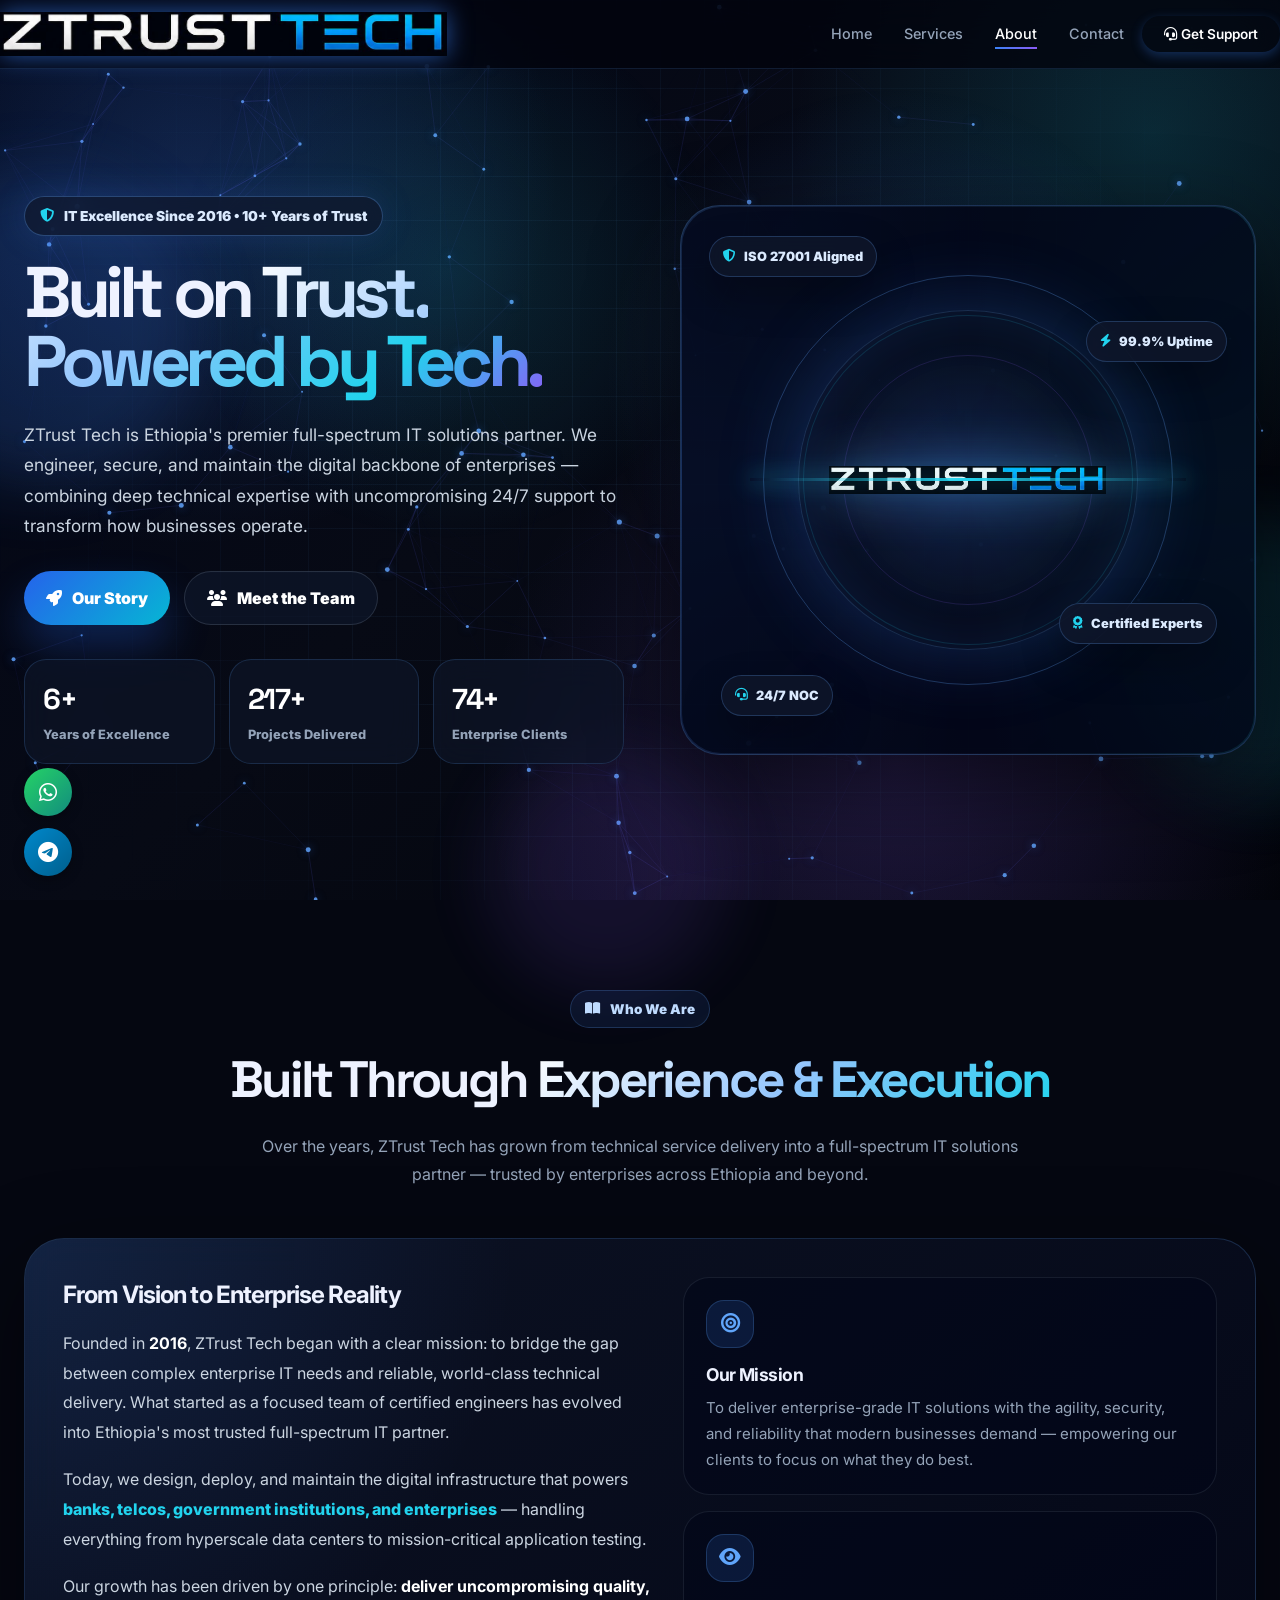
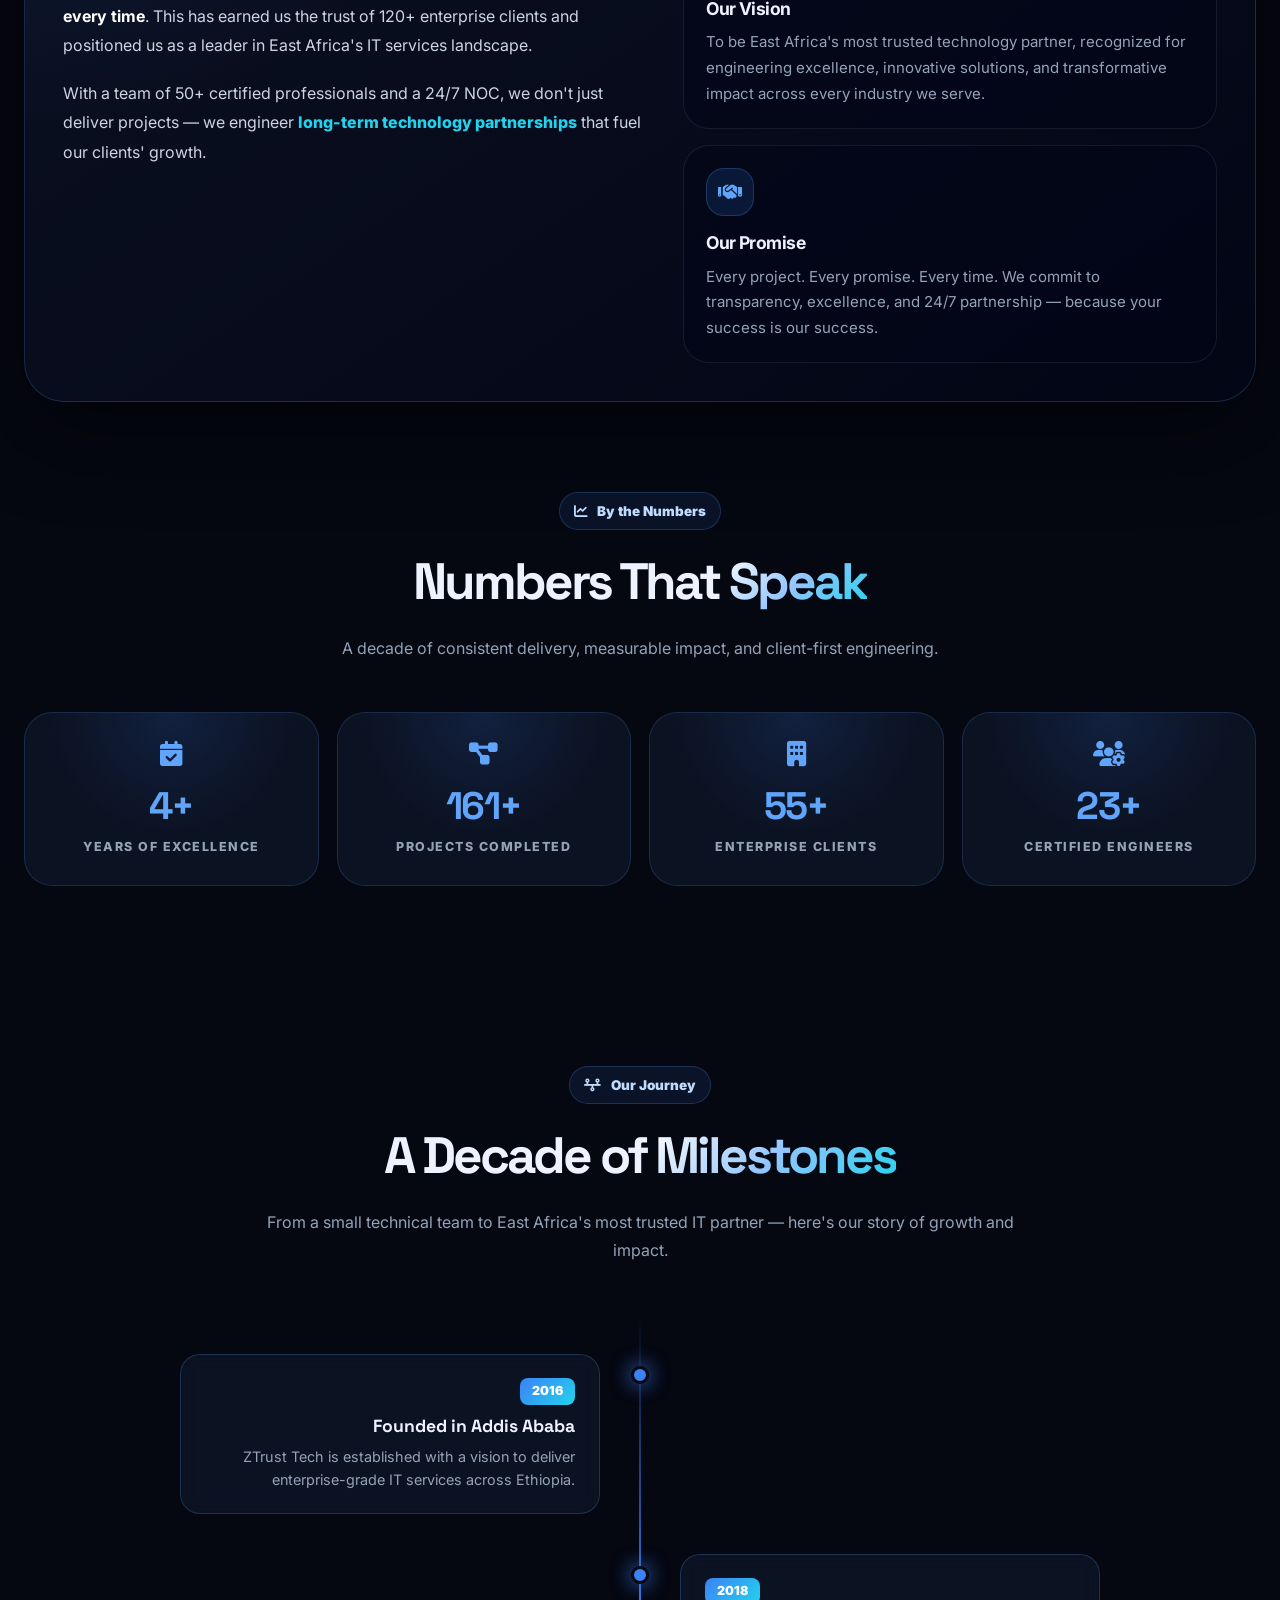
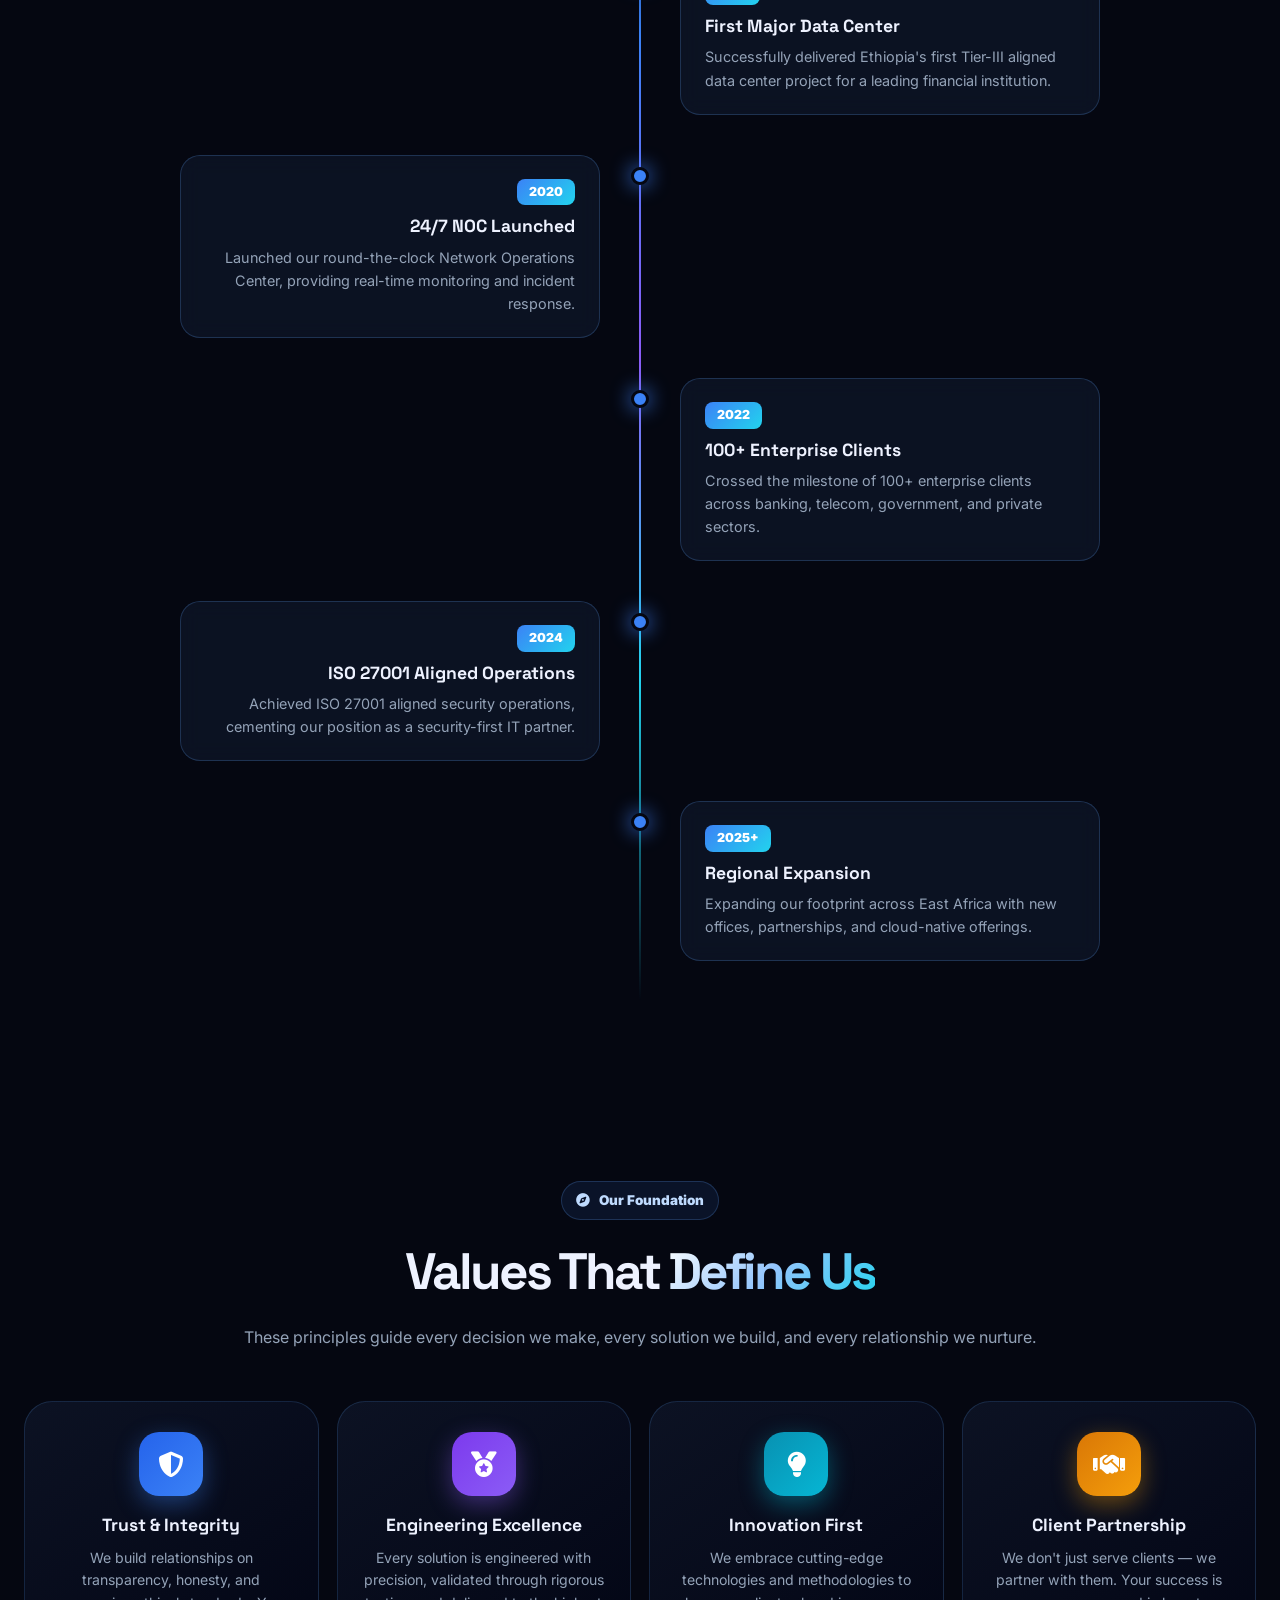
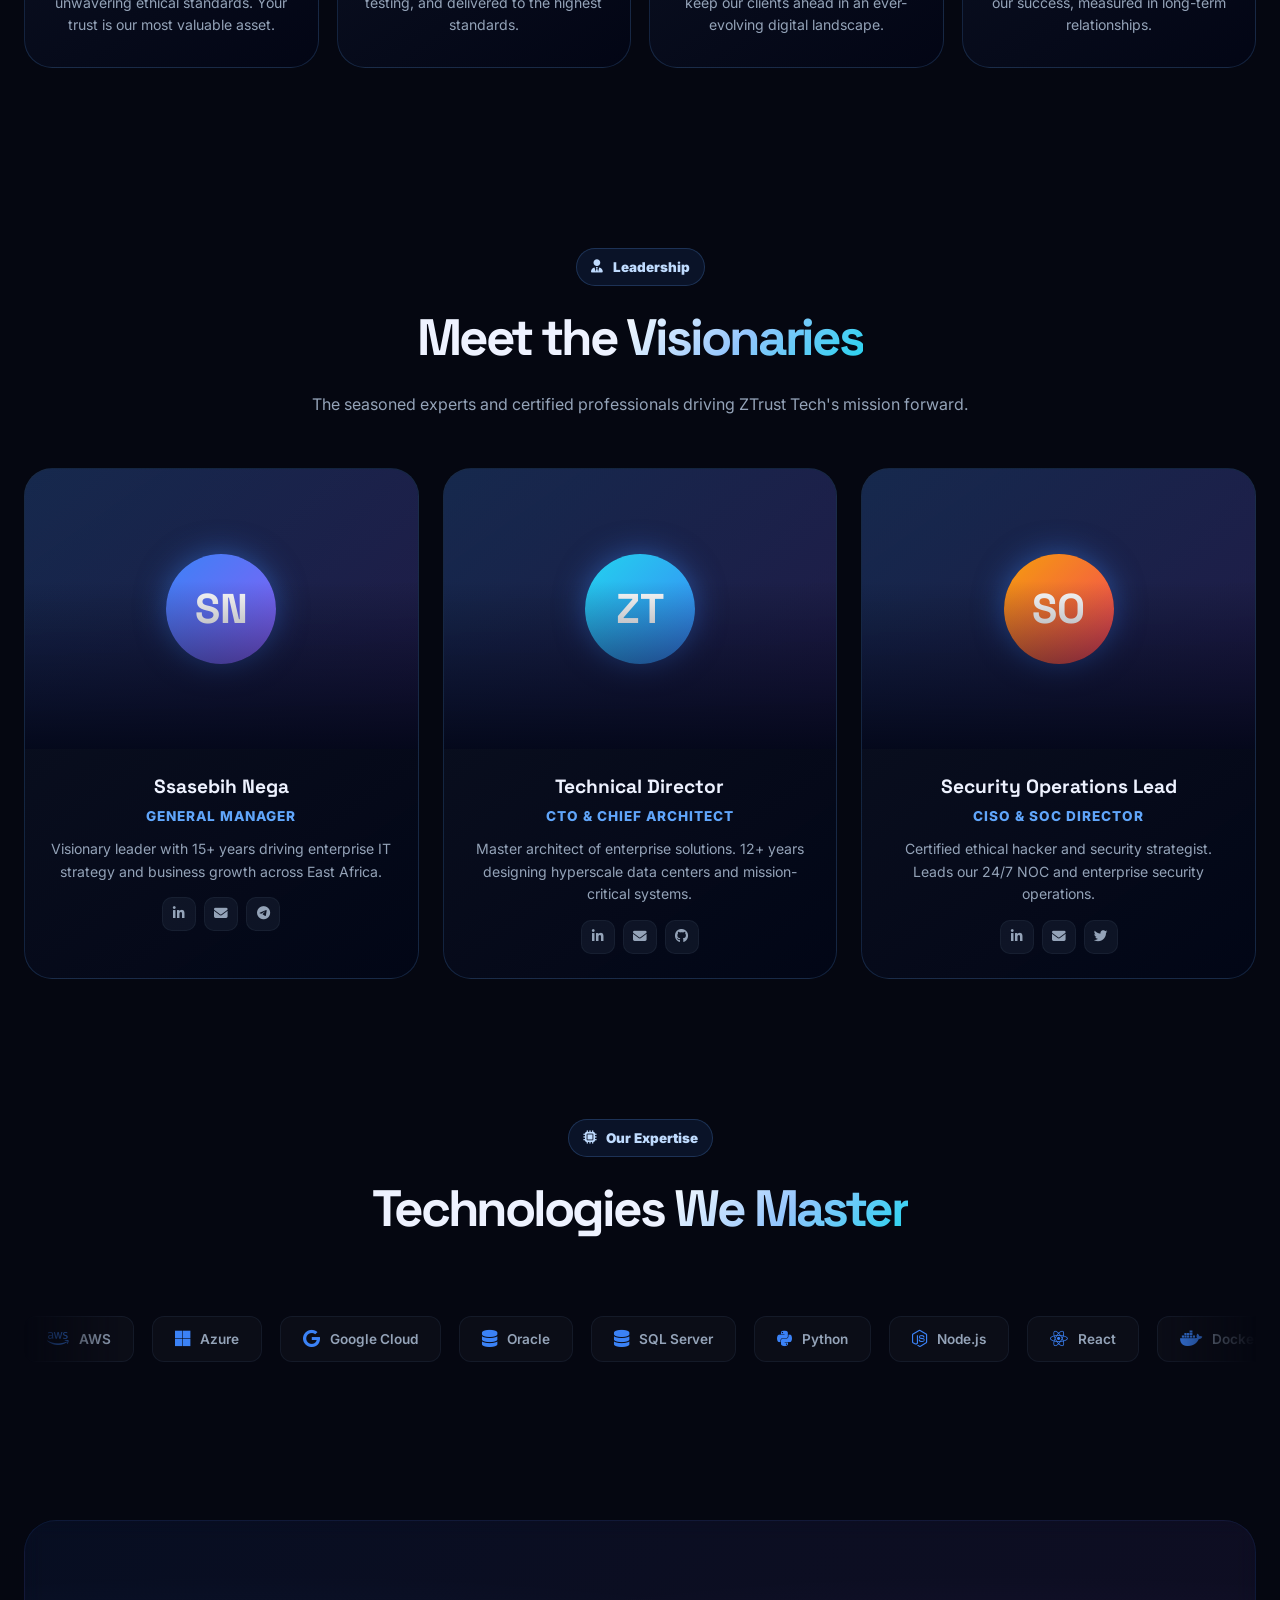
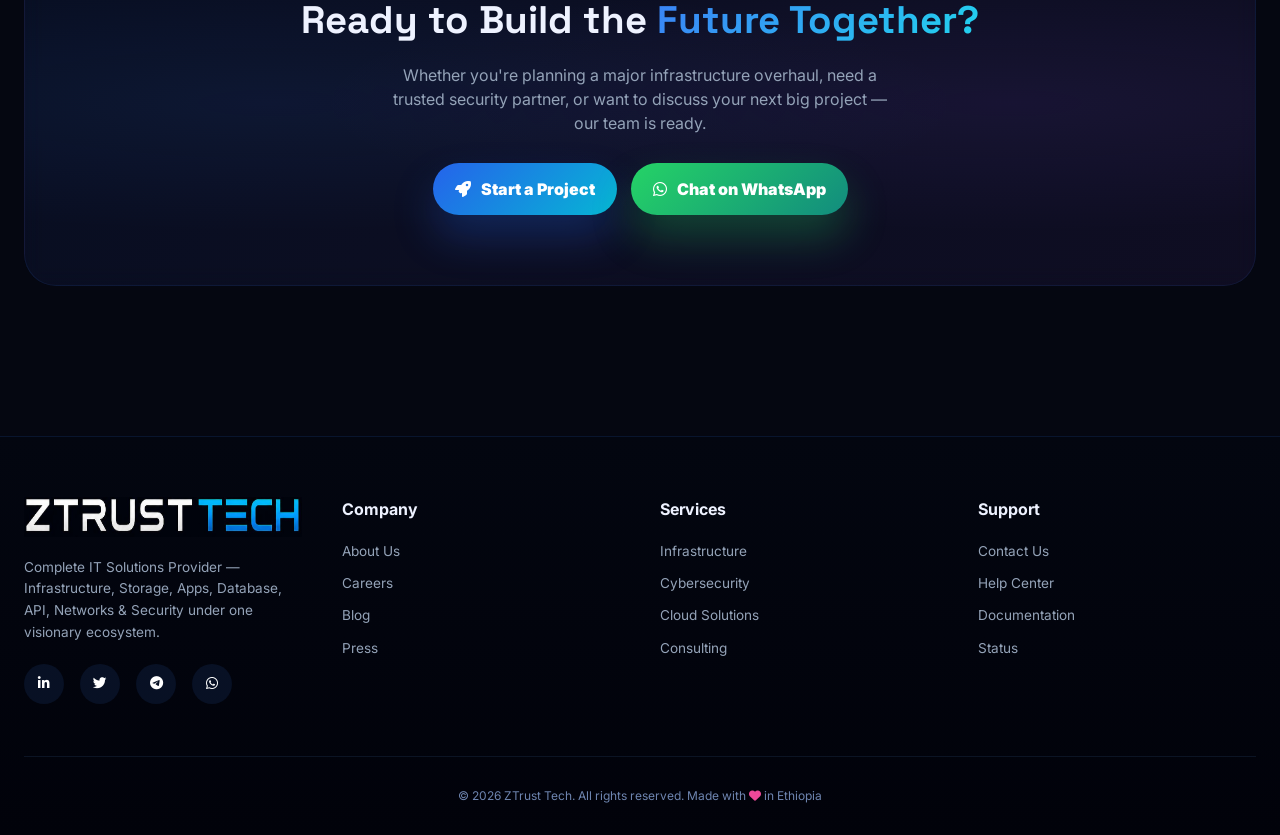
==== commit 1052ae49: "Update fmt.Println message from 'Hello' to 'Goodbye'" ====
--- a/about.html
+++ b/about.html
@@ -2,7 +2,7 @@
 <html lang="en">
 <head>
   <meta charset="UTF-8" />
-  <meta name="viewport" content="width=device-width, initial-scale=1.0, maximum-scale=5.0, user-scalable=yes" />
+  <meta name="viewport" content="width=device-width, initial-scale=1.0, user-scalable=yes" />
   <title>ZTrust Tech | About Us - IT Excellence Since 2016</title>
 
   <link rel="icon" type="image/png" href="ICON Final 1 (1).png" />
@@ -33,7 +33,6 @@
       --radius-xl: 40px;
       --radius-lg: 28px;
       --shadow: 0 28px 90px rgba(0, 0, 0, 0.48);
-      --indigo: #6366f1;
     }
 
     * { margin: 0; padding: 0; box-sizing: border-box; }
@@ -91,7 +90,7 @@
     /* Network Canvas */
     #networkCanvas { position: fixed; top: 0; left: 0; width: 100%; height: 100%; z-index: -2; pointer-events: none; }
 
-    /* ================= NAV (WITH HAMBURGER) ================= */
+    /* ================= NAV - MATCHES INDEX ================= */
     .nav {
       position: fixed;
       top: 0;
@@ -121,11 +120,6 @@
       transition: 0.3s;
     }
     .logo-word-img:hover { filter: drop-shadow(0 0 20px rgba(59,130,246,0.9)); }
-    .nav-right-group {
-      display: flex;
-      align-items: center;
-      gap: 14px;
-    }
     .links {
       display: flex;
       gap: 2rem;
@@ -133,7 +127,7 @@
     }
     .links a {
       text-decoration: none;
-      color: var(--muted);
+      color: #94a3b8;
       font-weight: 500;
       font-size: 0.9rem;
       transition: 0.2s;
@@ -161,7 +155,6 @@
       background: linear-gradient(135deg, var(--blue), var(--indigo));
       box-shadow: 0 4px 12px rgba(59,130,246,0.3);
       transition: 0.2s;
-      white-space: nowrap;
     }
     .nav-cta:hover { transform: translateY(-2px); box-shadow: 0 8px 20px rgba(59,130,246,0.4); }
     .menu-toggle {
@@ -171,77 +164,62 @@
       color: #fff;
       font-size: 1.6rem;
       cursor: pointer;
-      padding: 8px 10px;
-      border-radius: 8px;
-      transition: 0.3s;
-      line-height: 1;
-    }
-    .menu-toggle:hover {
-      background: rgba(255,255,255,0.05);
-    }
-
-    .nav-overlay {
-      display: none;
-      position: fixed;
-      top: 0;
-      left: 0;
-      width: 100%;
-      height: 100%;
-      background: rgba(0,0,0,0.6);
-      z-index: 999;
-    }
-    .nav-overlay.active {
-      display: block;
-    }
-
+      padding: 8px;
+    }
+    .nav-right-group {
+      display: flex;
+      align-items: center;
+      gap: 18px;
+    }
     @media (max-width: 820px) {
-      .menu-toggle {
-        display: block !important;
+      .container { padding: 0 20px; }
+      .nav-right-group {
+        gap: 12px;
       }
       .links {
         position: fixed;
-        top: 0;
+        top: 70px;
         left: -100%;
-        width: 75%;
+        width: 70%;
         max-width: 280px;
-        height: 100vh;
+        height: calc(100vh - 70px);
         background: rgba(2,5,18,0.98);
         backdrop-filter: blur(28px);
         flex-direction: column;
         gap: 0.5rem;
-        padding: 90px 2rem 2rem;
-        transition: left 0.35s cubic-bezier(0.22, 1, 0.36, 1);
+        padding: 2rem 1.5rem;
+        transition: left 0.4s cubic-bezier(0.4, 0, 0.2, 1);
         z-index: 1001;
+        border-right: 1px solid rgba(96,165,250,0.15);
+        overflow-y: auto;
         align-items: stretch;
-        border-right: 1px solid rgba(96,165,250,0.1);
-        overflow-y: auto;
-        box-shadow: 4px 0 30px rgba(0,0,0,0.5);
       }
       .links.active { left: 0; }
+      .menu-toggle { display: block; }
       .links a {
-        font-size: 1.1rem;
-        padding: 14px 16px;
+        font-size: 1rem;
+        padding: 14px 0;
+        width: 100%;
         border-bottom: 1px solid rgba(96,165,250,0.06);
         color: #cbd5e1;
-        border-radius: 8px;
-        transition: 0.25s;
-        display: block;
-        width: 100%;
       }
       .links a::after { display: none; }
-      .links a:hover, .links a.active {
-        color: white;
-        background: rgba(59,130,246,0.08);
-        padding-left: 20px;
+      .links a:hover, .links a.active { color: white; background: rgba(59,130,246,0.06); padding-left: 12px; border-radius: 8px; }
+      .nav-cta {
+        display: none;
       }
-      .nav-cta { font-size: 0.75rem; padding: 5px 14px; }
-      .nav-overlay.active { display: block; }
-    }
-
-    @media (max-width: 480px) {
-      .links { width: 85%; max-width: 280px; padding: 80px 1.5rem 1.5rem; }
-      .links a { font-size: 1rem; padding: 12px 14px; }
-      .menu-toggle { font-size: 1.6rem; padding: 6px 8px; }
+      .mobile-cta {
+        display: block !important;
+        margin-top: 16px;
+        text-align: center;
+        padding: 14px !important;
+        width: 100% !important;
+      }
+    }
+    @media (min-width: 821px) {
+      .mobile-cta {
+        display: none !important;
+      }
     }
 
     /* ================= HERO ================= */
@@ -259,11 +237,6 @@
     .hero-layout {
       position: relative; z-index: 2;
       display: grid; grid-template-columns: 1.02fr 0.98fr; gap: 56px; align-items: center;
-    }
-    @media (max-width: 900px) {
-      .hero-layout { grid-template-columns: 1fr; gap: 40px; }
-      .hero { padding: 120px 0 50px; }
-      .hero-right { order: -1; }
     }
     .hero-badge {
       display: inline-flex; align-items: center; gap: 10px;
@@ -275,7 +248,7 @@
     }
     .hero-badge i { color: var(--cyan); }
     .hero h1 {
-      font-size: clamp(2.2rem, 5.6vw, 5.5rem); line-height: 0.96;
+      font-size: clamp(2.65rem, 5.6vw, 5.5rem); line-height: 0.96;
       font-weight: 900; letter-spacing: -0.075em; margin-bottom: 24px;
       font-family: 'Space Grotesk', sans-serif;
     }
@@ -303,7 +276,6 @@
     }
     .btn-ghost:hover { border-color: var(--blue); background: rgba(59,130,246,0.08); }
     .hero-stats { display: grid; grid-template-columns: repeat(3, 1fr); gap: 14px; max-width: 720px; }
-    @media (max-width: 480px) { .hero-stats { grid-template-columns: 1fr 1fr; } }
     .hero-stat {
       padding: 18px; border-radius: 22px;
       background: rgba(15,23,42,0.64); border: 1px solid rgba(96,165,250,0.18);
@@ -373,13 +345,6 @@
     .trust-chip.two { right: 28px; top: 115px; animation: chipFloat 4.5s ease-in-out infinite alternate-reverse; }
     .trust-chip.three { bottom: 38px; left: 40px; animation: chipFloat 5s ease-in-out infinite alternate; }
     .trust-chip.four { right: 38px; bottom: 110px; animation: chipFloat 4.2s ease-in-out infinite alternate-reverse; }
-    @media (max-width: 600px) {
-      .trust-chip { font-size: 0.65rem; padding: 6px 10px; }
-      .trust-chip.one { top: 16px; left: 16px; }
-      .trust-chip.two { right: 16px; top: 70px; }
-      .trust-chip.three { bottom: 20px; left: 16px; }
-      .trust-chip.four { right: 16px; bottom: 65px; }
-    }
     @keyframes chipFloat { from { transform: translateY(0); } to { transform: translateY(-10px); } }
 
     /* ================= SECTIONS ================= */
@@ -394,7 +359,7 @@
       color: #bfdbfe; font-weight: 900; font-size: 0.84rem; margin-bottom: 14px;
     }
     .section-title {
-      font-size: clamp(1.8rem, 4vw, 3.3rem); font-weight: 900;
+      font-size: clamp(2rem, 4vw, 3.3rem); font-weight: 900;
       letter-spacing: -0.06em; margin-bottom: 13px; font-family: 'Space Grotesk', sans-serif;
     }
     .section-title span {
@@ -453,8 +418,8 @@
 
     /* ================= STATS ================= */
     .stats-grid { display: grid; grid-template-columns: repeat(4, 1fr); gap: 18px; margin-top: 28px; }
-    @media (max-width: 768px) { .stats-grid { grid-template-columns: repeat(2, 1fr); gap: 14px; } }
-    @media (max-width: 480px) { .stats-grid { grid-template-columns: 1fr 1fr; gap: 12px; } }
+    @media (max-width: 768px) { .stats-grid { grid-template-columns: repeat(2, 1fr); } }
+    @media (max-width: 480px) { .stats-grid { grid-template-columns: 1fr 1fr; } }
 
     .stat-card {
       position: relative; overflow: hidden; padding: 28px 22px;
@@ -471,7 +436,6 @@
     .stat-num { position: relative; font-size: 2.4rem; font-weight: 900; letter-spacing: -0.04em; color: #fff; font-family: 'Space Grotesk', sans-serif; }
     .stat-num span { color: var(--blue-2); }
     .stat-card small { position: relative; display: block; color: var(--muted); font-weight: 800; font-size: 0.78rem; text-transform: uppercase; letter-spacing: 1.5px; margin-top: 4px; }
-    @media (max-width: 480px) { .stat-num { font-size: 1.8rem; } }
 
     /* ================= TIMELINE ================= */
     .timeline { position: relative; max-width: 1000px; margin: 0 auto; padding: 20px 0; }
@@ -617,19 +581,18 @@
       background: linear-gradient(135deg, rgba(37,99,235,0.08), rgba(99,102,241,0.08), rgba(139,92,246,0.08));
       border: 1px solid rgba(59,130,246,0.1); backdrop-filter: blur(10px);
     }
-    @media (max-width: 600px) { .cta-section { padding: 40px 20px; } }
     .cta-section::before {
       content: ''; position: absolute; inset: 0; pointer-events: none;
       background: radial-gradient(ellipse at 20% 50%, rgba(59,130,246,0.08), transparent 50%),
                  radial-gradient(ellipse at 80% 50%, rgba(139,92,246,0.08), transparent 50%);
     }
-    .cta-section h2 { font-size: clamp(1.5rem, 3vw, 2.4rem); font-weight: 800; font-family: 'Space Grotesk', sans-serif; margin-bottom: 14px; position: relative; }
+    .cta-section h2 { font-size: clamp(1.7rem, 3vw, 2.4rem); font-weight: 800; font-family: 'Space Grotesk', sans-serif; margin-bottom: 14px; position: relative; }
     .cta-section p { color: var(--muted); max-width: 520px; margin: 0 auto 28px; position: relative; }
     .cta-buttons { display: flex; gap: 14px; justify-content: center; flex-wrap: wrap; position: relative; }
     .btn-whatsapp { background: linear-gradient(135deg, #25d366, #128c7e); box-shadow: 0 22px 42px rgba(37,211,102,0.28); }
     .btn-whatsapp:hover { box-shadow: 0 24px 50px rgba(37,211,102,0.4); }
 
-    /* ================= FOOTER (matches index.html) ================= */
+    /* ================= FOOTER ================= */
     .footer {
       background: linear-gradient(180deg, #030610, #01020a);
       border-top: 1px solid rgba(59,130,246,0.15);
@@ -652,7 +615,7 @@
       transition: 0.2s;
     }
     .footer-col a:hover { color: white; transform: translateX(5px); }
-    .social-links { display: flex; gap: 16px; margin-top: 20px; flex-wrap: wrap; }
+    .social-links { display: flex; gap: 16px; margin-top: 20px; }
     .social-links a {
       width: 40px;
       height: 40px;
@@ -672,11 +635,7 @@
       border-top: 1px solid rgba(96,165,250,0.1);
       font-size: 0.75rem;
       color: #6e85b0;
-      display: flex;
-      flex-direction: column;
-      gap: 8px;
-    }
-    @media (max-width: 480px) { .footer-grid { grid-template-columns: 1fr; gap: 30px; } }
+    }
 
     /* ================= FLOATING & BACK TO TOP ================= */
     .floating-btns { position: fixed; bottom: 24px; left: 24px; display: flex; flex-direction: column; gap: 12px; z-index: 999; }
@@ -708,7 +667,7 @@
 </head>
 <body>
 
-<!-- ================= BACKGROUNDS ================= -->
+<!-- BACKGROUNDS -->
 <div class="cyber-bg"></div>
 <div class="cyber-grid"></div>
 <div class="scanlines"></div>
@@ -717,13 +676,13 @@
 <div class="orb two"></div>
 <div class="orb three"></div>
 
-<!-- ================= FLOATING ================= -->
+<!-- FLOATING -->
 <div class="floating-btns">
   <a href="https://wa.me/251911563698?text=Hello%20ZTrust%20Tech" class="float-btn wa" target="_blank" title="WhatsApp"><i class="fab fa-whatsapp"></i></a>
   <a href="https://t.me/ZTrustTech" class="float-btn tg" target="_blank" title="Telegram"><i class="fab fa-telegram-plane"></i></a>
 </div>
 
-<!-- ================= NAV (WITH HAMBURGER) ================= -->
+<!-- NAV -->
 <nav class="nav" id="mainNav">
   <div class="container nav-inner">
     <img src="logoword.JPG" class="logo-word-img" alt="ZTrust" onerror="this.src='https://placehold.co/160x44/0f172a/3b82f6?text=ZTRUST'">
@@ -733,17 +692,15 @@
         <a href="services.html">Services</a>
         <a href="about.html" class="active">About</a>
         <a href="contact.html">Contact</a>
+        <a href="contact.html" class="nav-cta mobile-cta"><i class="fas fa-headset"></i> Get Support</a>
       </div>
-      <a href="contact.html" class="nav-cta"><i class="fas fa-headset"></i> Support</a>
+      <a href="contact.html" class="nav-cta"><i class="fas fa-headset"></i> Get Support</a>
       <button class="menu-toggle" id="mobileMenu"><i class="fas fa-bars"></i></button>
     </div>
   </div>
 </nav>
 
-<!-- Mobile Overlay -->
-<div class="nav-overlay" id="navOverlay"></div>
-
-<!-- ================= HERO ================= -->
+<!-- HERO -->
 <section class="hero">
   <div class="container">
     <div class="hero-layout">
@@ -755,26 +712,13 @@
         <h1>Built on <span>Trust.<br>Powered by Tech.</span></h1>
         <p>ZTrust Tech is Ethiopia's premier full-spectrum IT solutions partner. We engineer, secure, and maintain the digital backbone of enterprises — combining deep technical expertise with uncompromising 24/7 support to transform how businesses operate.</p>
         <div class="hero-actions">
-          <a href="#story" class="btn btn-primary">
-            <i class="fas fa-rocket"></i> Our Story
-          </a>
-          <a href="#leadership" class="btn btn-ghost">
-            <i class="fas fa-users"></i> Meet the Team
-          </a>
+          <a href="#story" class="btn btn-primary"><i class="fas fa-rocket"></i> Our Story</a>
+          <a href="#leadership" class="btn btn-ghost"><i class="fas fa-users"></i> Meet the Team</a>
         </div>
         <div class="hero-stats">
-          <div class="hero-stat">
-            <strong><span class="counter" data-target="10">0</span>+</strong>
-            <small>Years of Excellence</small>
-          </div>
-          <div class="hero-stat">
-            <strong><span class="counter" data-target="350">0</span>+</strong>
-            <small>Projects Delivered</small>
-          </div>
-          <div class="hero-stat">
-            <strong><span class="counter" data-target="120">0</span>+</strong>
-            <small>Enterprise Clients</small>
-          </div>
+          <div class="hero-stat"><strong><span class="counter" data-target="10">0</span>+</strong><small>Years of Excellence</small></div>
+          <div class="hero-stat"><strong><span class="counter" data-target="350">0</span>+</strong><small>Projects Delivered</small></div>
+          <div class="hero-stat"><strong><span class="counter" data-target="120">0</span>+</strong><small>Enterprise Clients</small></div>
         </div>
       </div>
       <div class="hero-right">
@@ -786,17 +730,17 @@
             <img src="logoword.JPG" alt="ZTrust Tech" class="holo-logo" onerror="this.src='https://placehold.co/280x280/0f111a/3b82f6?text=ZT&font=roboto'">
           </div>
           <div class="scan-bar"></div>
-          <div class="trust-chip one"><i class="fas fa-shield-halved"></i> ISO 27001</div>
+          <div class="trust-chip one"><i class="fas fa-shield-halved"></i> ISO 27001 Aligned</div>
           <div class="trust-chip two"><i class="fas fa-bolt"></i> 99.9% Uptime</div>
           <div class="trust-chip three"><i class="fas fa-headset"></i> 24/7 NOC</div>
-          <div class="trust-chip four"><i class="fas fa-award"></i> Certified</div>
+          <div class="trust-chip four"><i class="fas fa-award"></i> Certified Experts</div>
         </div>
       </div>
     </div>
   </div>
 </section>
 
-<!-- ================= STORY & MISSION ================= -->
+<!-- STORY & MISSION -->
 <section class="section" id="story">
   <div class="container">
     <div class="section-heading reveal">
@@ -804,7 +748,6 @@
       <h2 class="section-title">Built Through <span>Experience & Execution</span></h2>
       <p class="section-subtitle">Over the years, ZTrust Tech has grown from technical service delivery into a full-spectrum IT solutions partner — trusted by enterprises across Ethiopia and beyond.</p>
     </div>
-
     <div class="panel reveal-scale">
       <div class="panel-inner">
         <div class="story-grid">
@@ -816,21 +759,9 @@
             <p>With a team of 50+ certified professionals and a 24/7 NOC, we don't just deliver projects — we engineer <span class="highlight">long-term technology partnerships</span> that fuel our clients' growth.</p>
           </div>
           <div class="mission-cards">
-            <div class="mission-card">
-              <i class="fas fa-bullseye"></i>
-              <h3>Our Mission</h3>
-              <p>To deliver enterprise-grade IT solutions with the agility, security, and reliability that modern businesses demand — empowering our clients to focus on what they do best.</p>
-            </div>
-            <div class="mission-card">
-              <i class="fas fa-eye"></i>
-              <h3>Our Vision</h3>
-              <p>To be East Africa's most trusted technology partner, recognized for engineering excellence, innovative solutions, and transformative impact across every industry we serve.</p>
-            </div>
-            <div class="mission-card">
-              <i class="fas fa-handshake"></i>
-              <h3>Our Promise</h3>
-              <p>Every project. Every promise. Every time. We commit to transparency, excellence, and 24/7 partnership — because your success is our success.</p>
-            </div>
+            <div class="mission-card"><i class="fas fa-bullseye"></i><h3>Our Mission</h3><p>To deliver enterprise-grade IT solutions with the agility, security, and reliability that modern businesses demand — empowering our clients to focus on what they do best.</p></div>
+            <div class="mission-card"><i class="fas fa-eye"></i><h3>Our Vision</h3><p>To be East Africa's most trusted technology partner, recognized for engineering excellence, innovative solutions, and transformative impact across every industry we serve.</p></div>
+            <div class="mission-card"><i class="fas fa-handshake"></i><h3>Our Promise</h3><p>Every project. Every promise. Every time. We commit to transparency, excellence, and 24/7 partnership — because your success is our success.</p></div>
           </div>
         </div>
       </div>
@@ -838,7 +769,7 @@
   </div>
 </section>
 
-<!-- ================= STATS ================= -->
+<!-- STATS -->
 <section class="section" style="padding-top:0;">
   <div class="container">
     <div class="section-heading reveal">
@@ -847,31 +778,15 @@
       <p class="section-subtitle">A decade of consistent delivery, measurable impact, and client-first engineering.</p>
     </div>
     <div class="stats-grid">
-      <div class="stat-card reveal" style="--i:0">
-        <i class="fas fa-calendar-check"></i>
-        <div class="stat-num"><span class="counter" data-target="10">0</span><span>+</span></div>
-        <small>Years of Excellence</small>
-      </div>
-      <div class="stat-card reveal" style="--i:1">
-        <i class="fas fa-project-diagram"></i>
-        <div class="stat-num"><span class="counter" data-target="350">0</span><span>+</span></div>
-        <small>Projects Completed</small>
-      </div>
-      <div class="stat-card reveal" style="--i:2">
-        <i class="fas fa-building"></i>
-        <div class="stat-num"><span class="counter" data-target="120">0</span><span>+</span></div>
-        <small>Enterprise Clients</small>
-      </div>
-      <div class="stat-card reveal" style="--i:3">
-        <i class="fas fa-users-gear"></i>
-        <div class="stat-num"><span class="counter" data-target="50">0</span><span>+</span></div>
-        <small>Certified Engineers</small>
-      </div>
+      <div class="stat-card reveal" style="--i:0"><i class="fas fa-calendar-check"></i><div class="stat-num"><span class="counter" data-target="10">0</span><span>+</span></div><small>Years of Excellence</small></div>
+      <div class="stat-card reveal" style="--i:1"><i class="fas fa-project-diagram"></i><div class="stat-num"><span class="counter" data-target="350">0</span><span>+</span></div><small>Projects Completed</small></div>
+      <div class="stat-card reveal" style="--i:2"><i class="fas fa-building"></i><div class="stat-num"><span class="counter" data-target="120">0</span><span>+</span></div><small>Enterprise Clients</small></div>
+      <div class="stat-card reveal" style="--i:3"><i class="fas fa-users-gear"></i><div class="stat-num"><span class="counter" data-target="50">0</span><span>+</span></div><small>Certified Engineers</small></div>
     </div>
   </div>
 </section>
 
-<!-- ================= TIMELINE ================= -->
+<!-- TIMELINE -->
 <section class="section">
   <div class="container">
     <div class="section-heading reveal">
@@ -880,59 +795,17 @@
       <p class="section-subtitle">From a small technical team to East Africa's most trusted IT partner — here's our story of growth and impact.</p>
     </div>
     <div class="timeline">
-      <div class="timeline-item reveal">
-        <div class="timeline-dot"></div>
-        <div class="timeline-card">
-          <span class="timeline-year">2016</span>
-          <h4>Founded in Addis Ababa</h4>
-          <p>ZTrust Tech is established with a vision to deliver enterprise-grade IT services across Ethiopia.</p>
-        </div>
-      </div>
-      <div class="timeline-item reveal">
-        <div class="timeline-dot"></div>
-        <div class="timeline-card">
-          <span class="timeline-year">2018</span>
-          <h4>First Major Data Center</h4>
-          <p>Successfully delivered Ethiopia's first Tier-III aligned data center project for a leading financial institution.</p>
-        </div>
-      </div>
-      <div class="timeline-item reveal">
-        <div class="timeline-dot"></div>
-        <div class="timeline-card">
-          <span class="timeline-year">2020</span>
-          <h4>24/7 NOC Launched</h4>
-          <p>Launched our round-the-clock Network Operations Center, providing real-time monitoring and incident response.</p>
-        </div>
-      </div>
-      <div class="timeline-item reveal">
-        <div class="timeline-dot"></div>
-        <div class="timeline-card">
-          <span class="timeline-year">2022</span>
-          <h4>100+ Enterprise Clients</h4>
-          <p>Crossed the milestone of 100+ enterprise clients across banking, telecom, government, and private sectors.</p>
-        </div>
-      </div>
-      <div class="timeline-item reveal">
-        <div class="timeline-dot"></div>
-        <div class="timeline-card">
-          <span class="timeline-year">2024</span>
-          <h4>ISO 27001 Aligned Operations</h4>
-          <p>Achieved ISO 27001 aligned security operations, cementing our position as a security-first IT partner.</p>
-        </div>
-      </div>
-      <div class="timeline-item reveal">
-        <div class="timeline-dot"></div>
-        <div class="timeline-card">
-          <span class="timeline-year">2025+</span>
-          <h4>Regional Expansion</h4>
-          <p>Expanding our footprint across East Africa with new offices, partnerships, and cloud-native offerings.</p>
-        </div>
-      </div>
+      <div class="timeline-item"><div class="timeline-dot"></div><div class="timeline-card"><span class="timeline-year">2016</span><h4>Founded in Addis Ababa</h4><p>ZTrust Tech is established with a vision to deliver enterprise-grade IT services across Ethiopia.</p></div></div>
+      <div class="timeline-item"><div class="timeline-dot"></div><div class="timeline-card"><span class="timeline-year">2018</span><h4>First Major Data Center</h4><p>Successfully delivered Ethiopia's first Tier-III aligned data center project for a leading financial institution.</p></div></div>
+      <div class="timeline-item"><div class="timeline-dot"></div><div class="timeline-card"><span class="timeline-year">2020</span><h4>24/7 NOC Launched</h4><p>Launched our round-the-clock Network Operations Center, providing real-time monitoring and incident response.</p></div></div>
+      <div class="timeline-item"><div class="timeline-dot"></div><div class="timeline-card"><span class="timeline-year">2022</span><h4>100+ Enterprise Clients</h4><p>Crossed the milestone of 100+ enterprise clients across banking, telecom, government, and private sectors.</p></div></div>
+      <div class="timeline-item"><div class="timeline-dot"></div><div class="timeline-card"><span class="timeline-year">2024</span><h4>ISO 27001 Aligned Operations</h4><p>Achieved ISO 27001 aligned security operations, cementing our position as a security-first IT partner.</p></div></div>
+      <div class="timeline-item"><div class="timeline-dot"></div><div class="timeline-card"><span class="timeline-year">2025+</span><h4>Regional Expansion</h4><p>Expanding our footprint across East Africa with new offices, partnerships, and cloud-native offerings.</p></div></div>
     </div>
   </div>
 </section>
 
-<!-- ================= VALUES ================= -->
+<!-- VALUES -->
 <section class="section">
   <div class="container">
     <div class="section-heading reveal">
@@ -941,31 +814,15 @@
       <p class="section-subtitle">These principles guide every decision we make, every solution we build, and every relationship we nurture.</p>
     </div>
     <div class="values-grid">
-      <div class="value-card reveal" style="--i:0">
-        <div class="value-icon vi-blue"><i class="fas fa-shield-halved"></i></div>
-        <h4>Trust & Integrity</h4>
-        <p>We build relationships on transparency, honesty, and unwavering ethical standards. Your trust is our most valuable asset.</p>
-      </div>
-      <div class="value-card reveal" style="--i:1">
-        <div class="value-icon vi-purple"><i class="fas fa-medal"></i></div>
-        <h4>Engineering Excellence</h4>
-        <p>Every solution is engineered with precision, validated through rigorous testing, and delivered to the highest standards.</p>
-      </div>
-      <div class="value-card reveal" style="--i:2">
-        <div class="value-icon vi-cyan"><i class="fas fa-lightbulb"></i></div>
-        <h4>Innovation First</h4>
-        <p>We embrace cutting-edge technologies and methodologies to keep our clients ahead in an ever-evolving digital landscape.</p>
-      </div>
-      <div class="value-card reveal" style="--i:3">
-        <div class="value-icon vi-amber"><i class="fas fa-handshake"></i></div>
-        <h4>Client Partnership</h4>
-        <p>We don't just serve clients — we partner with them. Your success is our success, measured in long-term relationships.</p>
-      </div>
+      <div class="value-card reveal" style="--i:0"><div class="value-icon vi-blue"><i class="fas fa-shield-halved"></i></div><h4>Trust & Integrity</h4><p>We build relationships on transparency, honesty, and unwavering ethical standards. Your trust is our most valuable asset.</p></div>
+      <div class="value-card reveal" style="--i:1"><div class="value-icon vi-purple"><i class="fas fa-medal"></i></div><h4>Engineering Excellence</h4><p>Every solution is engineered with precision, validated through rigorous testing, and delivered to the highest standards.</p></div>
+      <div class="value-card reveal" style="--i:2"><div class="value-icon vi-cyan"><i class="fas fa-lightbulb"></i></div><h4>Innovation First</h4><p>We embrace cutting-edge technologies and methodologies to keep our clients ahead in an ever-evolving digital landscape.</p></div>
+      <div class="value-card reveal" style="--i:3"><div class="value-icon vi-amber"><i class="fas fa-handshake"></i></div><h4>Client Partnership</h4><p>We don't just serve clients — we partner with them. Your success is our success, measured in long-term relationships.</p></div>
     </div>
   </div>
 </section>
 
-<!-- ================= LEADERSHIP ================= -->
+<!-- LEADERSHIP -->
 <section class="section" id="leadership">
   <div class="container">
     <div class="section-heading reveal">
@@ -975,55 +832,22 @@
     </div>
     <div class="team-grid">
       <div class="team-card reveal" style="--i:0">
-        <div class="team-photo">
-          <div class="team-avatar">SN</div>
-        </div>
-        <div class="team-info">
-          <h4>Ssasebih Nega</h4>
-          <span class="role">General Manager</span>
-          <p>Visionary leader with 15+ years driving enterprise IT strategy and business growth across East Africa.</p>
-          <div class="team-social">
-            <a href="#"><i class="fab fa-linkedin-in"></i></a>
-            <a href="#"><i class="fas fa-envelope"></i></a>
-            <a href="#"><i class="fab fa-telegram"></i></a>
-          </div>
-        </div>
+        <div class="team-photo"><div class="team-avatar">SN</div></div>
+        <div class="team-info"><h4>Ssasebih Nega</h4><span class="role">General Manager</span><p>Visionary leader with 15+ years driving enterprise IT strategy and business growth across East Africa.</p><div class="team-social"><a href="#"><i class="fab fa-linkedin-in"></i></a><a href="#"><i class="fas fa-envelope"></i></a><a href="#"><i class="fab fa-telegram"></i></a></div></div>
       </div>
       <div class="team-card reveal" style="--i:1">
-        <div class="team-photo">
-          <div class="team-avatar" style="background:linear-gradient(135deg,var(--cyan),var(--blue));">ZT</div>
-        </div>
-        <div class="team-info">
-          <h4>Technical Director</h4>
-          <span class="role">CTO & Chief Architect</span>
-          <p>Master architect of enterprise solutions. 12+ years designing hyperscale data centers and mission-critical systems.</p>
-          <div class="team-social">
-            <a href="#"><i class="fab fa-linkedin-in"></i></a>
-            <a href="#"><i class="fas fa-envelope"></i></a>
-            <a href="#"><i class="fab fa-github"></i></a>
-          </div>
-        </div>
+        <div class="team-photo"><div class="team-avatar" style="background:linear-gradient(135deg,var(--cyan),var(--blue));">ZT</div></div>
+        <div class="team-info"><h4>Technical Director</h4><span class="role">CTO & Chief Architect</span><p>Master architect of enterprise solutions. 12+ years designing hyperscale data centers and mission-critical systems.</p><div class="team-social"><a href="#"><i class="fab fa-linkedin-in"></i></a><a href="#"><i class="fas fa-envelope"></i></a><a href="#"><i class="fab fa-github"></i></a></div></div>
       </div>
       <div class="team-card reveal" style="--i:2">
-        <div class="team-photo">
-          <div class="team-avatar" style="background:linear-gradient(135deg,var(--amber),var(--rose));">SO</div>
-        </div>
-        <div class="team-info">
-          <h4>Security Operations Lead</h4>
-          <span class="role">CISO & SOC Director</span>
-          <p>Certified ethical hacker and security strategist. Leads our 24/7 NOC and enterprise security operations.</p>
-          <div class="team-social">
-            <a href="#"><i class="fab fa-linkedin-in"></i></a>
-            <a href="#"><i class="fas fa-envelope"></i></a>
-            <a href="#"><i class="fab fa-twitter"></i></a>
-          </div>
-        </div>
+        <div class="team-photo"><div class="team-avatar" style="background:linear-gradient(135deg,var(--amber),var(--rose));">SO</div></div>
+        <div class="team-info"><h4>Security Operations Lead</h4><span class="role">CISO & SOC Director</span><p>Certified ethical hacker and security strategist. Leads our 24/7 NOC and enterprise security operations.</p><div class="team-social"><a href="#"><i class="fab fa-linkedin-in"></i></a><a href="#"><i class="fas fa-envelope"></i></a><a href="#"><i class="fab fa-twitter"></i></a></div></div>
       </div>
     </div>
   </div>
 </section>
 
-<!-- ================= TECH STACK ================= -->
+<!-- TECH STACK -->
 <section class="section tech-section">
   <div class="container">
     <div class="section-heading reveal">
@@ -1061,7 +885,7 @@
   </div>
 </section>
 
-<!-- ================= CTA ================= -->
+<!-- CTA -->
 <section class="section">
   <div class="container">
     <div class="cta-section reveal-scale">
@@ -1075,7 +899,7 @@
   </div>
 </section>
 
-<!-- ================= FOOTER (matches index.html) ================= -->
+<!-- FOOTER -->
 <footer class="footer">
   <div class="container">
     <div class="footer-grid">
@@ -1103,7 +927,7 @@
 <button class="back-to-top" id="backToTop" aria-label="Back to top"><i class="fas fa-arrow-up"></i></button>
 
 <script>
-/* ═══════ NETWORK ANIMATION CANVAS ═══════ */
+/* NETWORK ANIMATION */
 (function(){
   const canvas = document.getElementById('networkCanvas');
   const ctx = canvas.getContext('2d');
@@ -1183,7 +1007,7 @@
   animate();
 })();
 
-/* ═══════ NAV SCROLL ═══════ */
+/* NAV SCROLL */
 const nav = document.getElementById('mainNav');
 const back = document.getElementById('backToTop');
 window.addEventListener('scroll',()=>{
@@ -1192,45 +1016,31 @@
 });
 back.addEventListener('click',()=>window.scrollTo({top:0,behavior:'smooth'}));
 
-/* ═══════ MOBILE MENU ═══════ */
+/* MOBILE MENU */
 const menuBtn = document.getElementById('mobileMenu');
 const links = document.getElementById('navLinks');
-const overlay = document.getElementById('navOverlay');
-
-function toggleMenu() {
-  const isActive = links.classList.toggle('active');
-  overlay.classList.toggle('active');
+
+menuBtn.addEventListener('click',()=>{
+  links.classList.toggle('active');
   const icon = menuBtn.querySelector('i');
-  icon.className = isActive ? 'fas fa-times' : 'fas fa-bars';
-  document.body.style.overflow = isActive ? 'hidden' : '';
-}
-
-menuBtn.addEventListener('click', function(e) {
-  e.stopPropagation();
-  toggleMenu();
+  icon.className = links.classList.contains('active') ? 'fas fa-times' : 'fas fa-bars';
 });
 
-overlay.addEventListener('click', function() {
-  if (links.classList.contains('active')) {
-    toggleMenu();
+links.querySelectorAll('a').forEach(a => {
+  a.addEventListener('click',()=>{
+    links.classList.remove('active');
+    menuBtn.querySelector('i').className = 'fas fa-bars';
+  });
+});
+
+document.addEventListener('click', (e) => {
+  if (!document.querySelector('.nav').contains(e.target) && links.classList.contains('active')) {
+    links.classList.remove('active');
+    menuBtn.querySelector('i').className = 'fas fa-bars';
   }
 });
 
-links.querySelectorAll('a').forEach(function(link) {
-  link.addEventListener('click', function() {
-    if (links.classList.contains('active')) {
-      toggleMenu();
-    }
-  });
-});
-
-document.addEventListener('keydown', function(e) {
-  if (e.key === 'Escape' && links.classList.contains('active')) {
-    toggleMenu();
-  }
-});
-
-/* ═══════ REVEAL ANIMATIONS ═══════ */
+/* REVEAL ANIMATIONS */
 const observer = new IntersectionObserver((entries)=>{
   entries.forEach(e=>{
     if(e.isIntersecting){
@@ -1241,7 +1051,7 @@
 }, {threshold: 0.12, rootMargin: '0px 0px -50px 0px'});
 document.querySelectorAll('.reveal,.reveal-scale').forEach(el=>observer.observe(el));
 
-/* ═══════ COUNTER ANIMATION ═══════ */
+/* COUNTER ANIMATION */
 const counterObs = new IntersectionObserver((entries)=>{
   entries.forEach(e=>{
     if(e.isIntersecting){
@@ -1261,6 +1071,16 @@
   });
 }, {threshold: 0.5});
 document.querySelectorAll('.counter').forEach(el=>counterObs.observe(el));
+
+/* TIMELINE VISIBILITY */
+const timelineObserver = new IntersectionObserver((entries)=>{
+  entries.forEach(e=>{
+    if(e.isIntersecting){
+      e.target.classList.add('visible');
+    }
+  });
+}, {threshold: 0.2});
+document.querySelectorAll('.timeline-item').forEach(el=>timelineObserver.observe(el));
 </script>
 </body>
 </html>
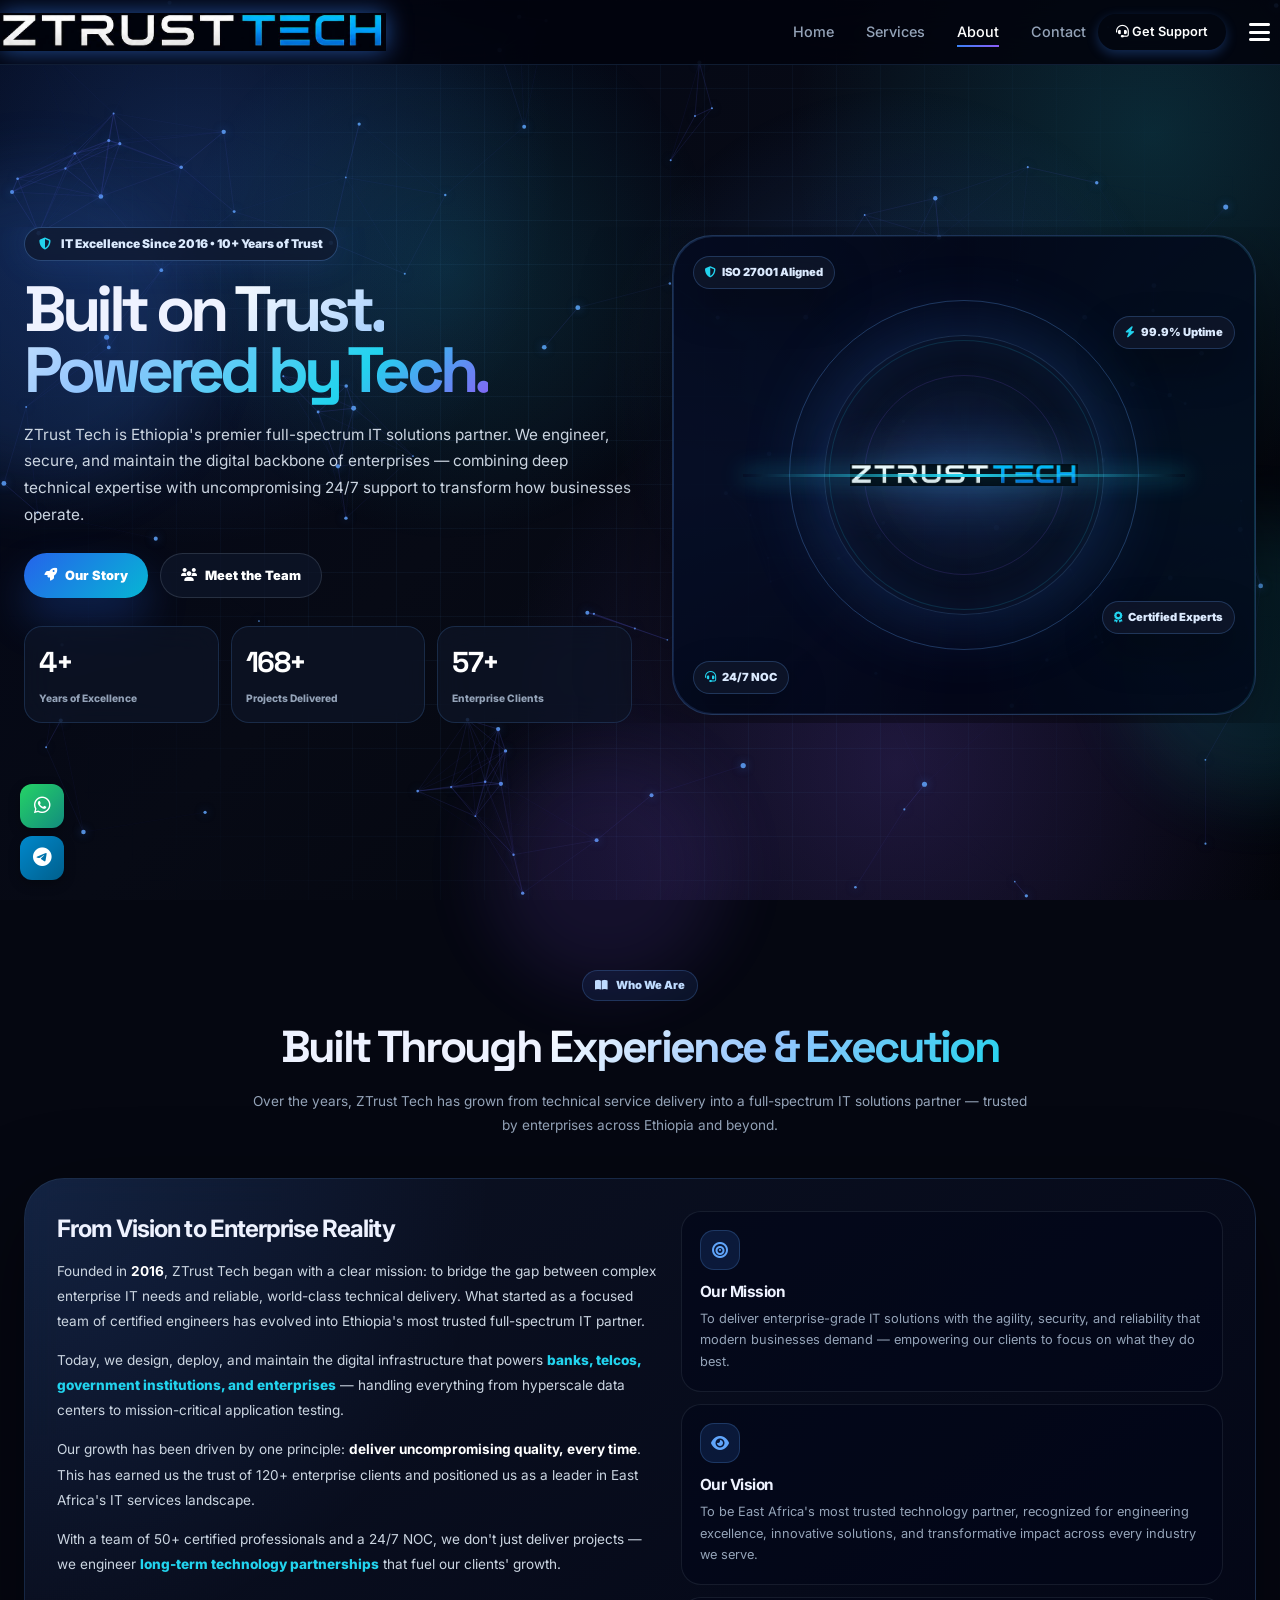
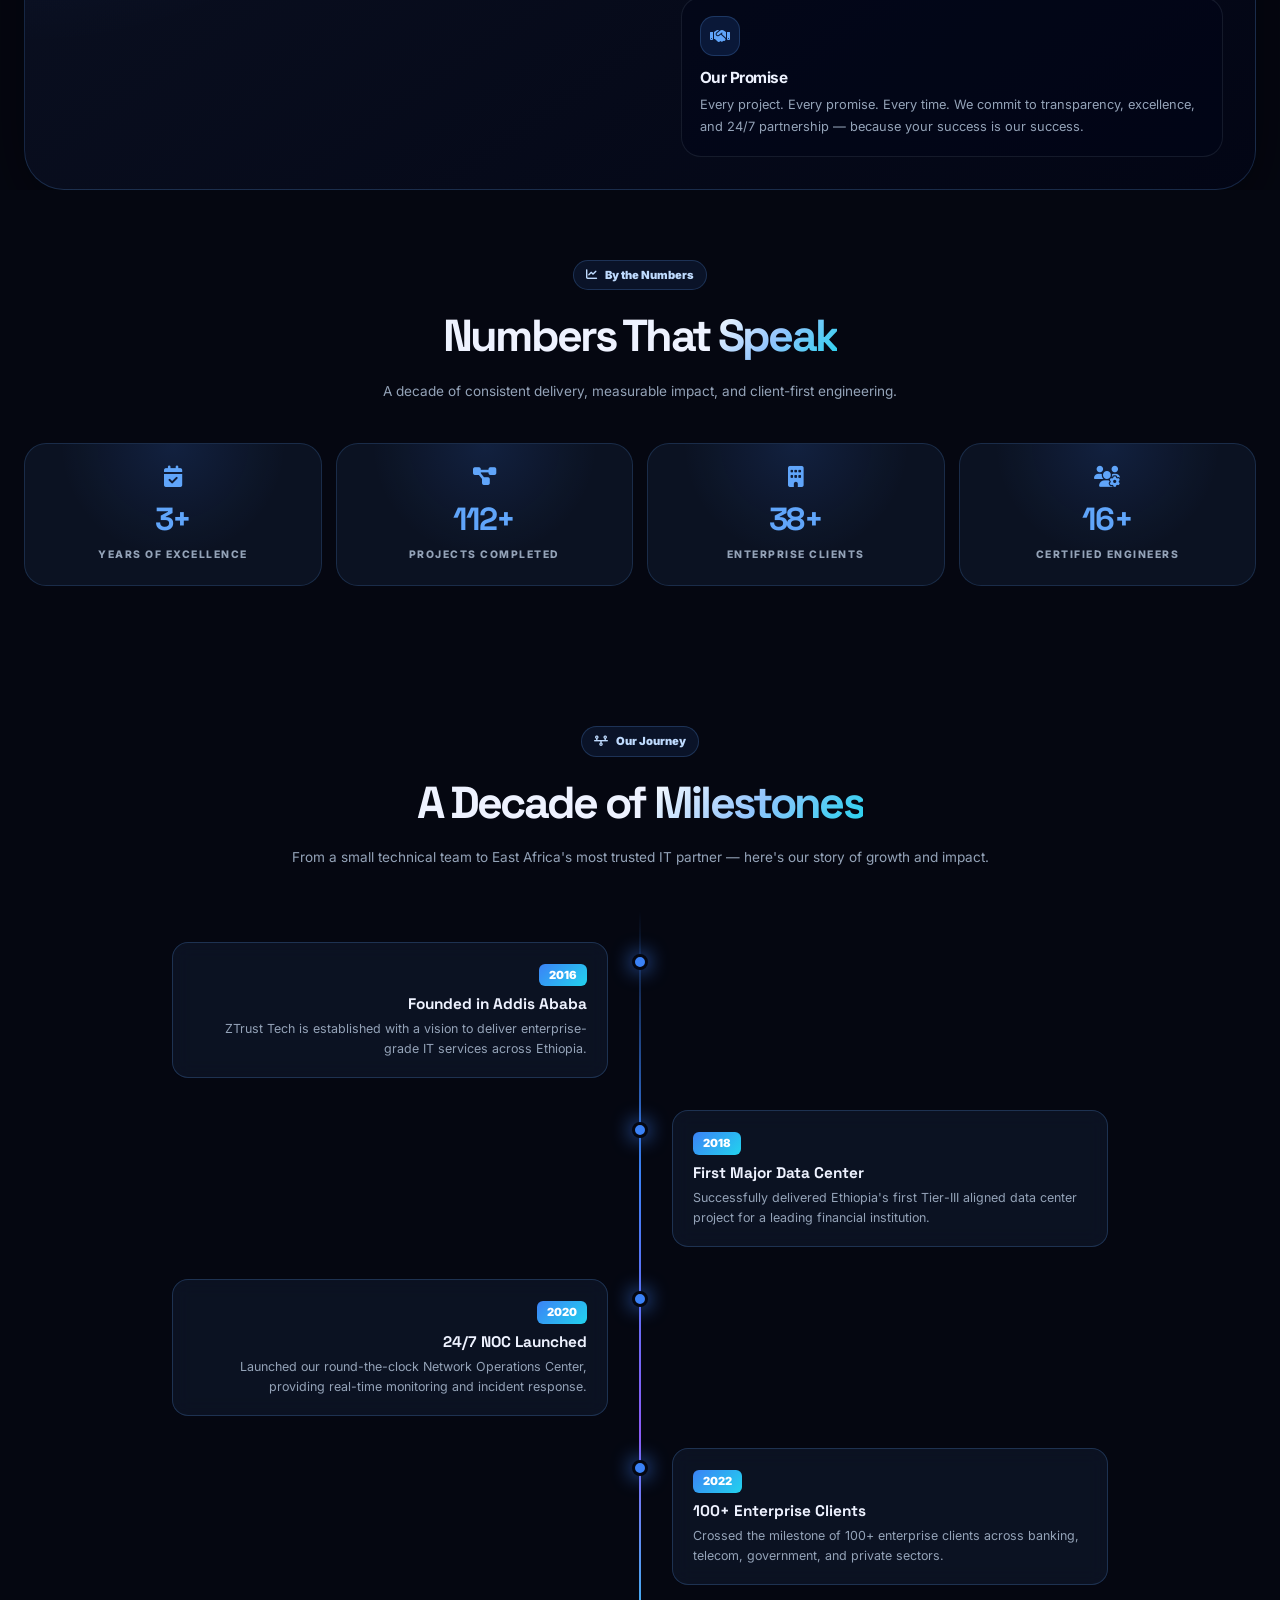
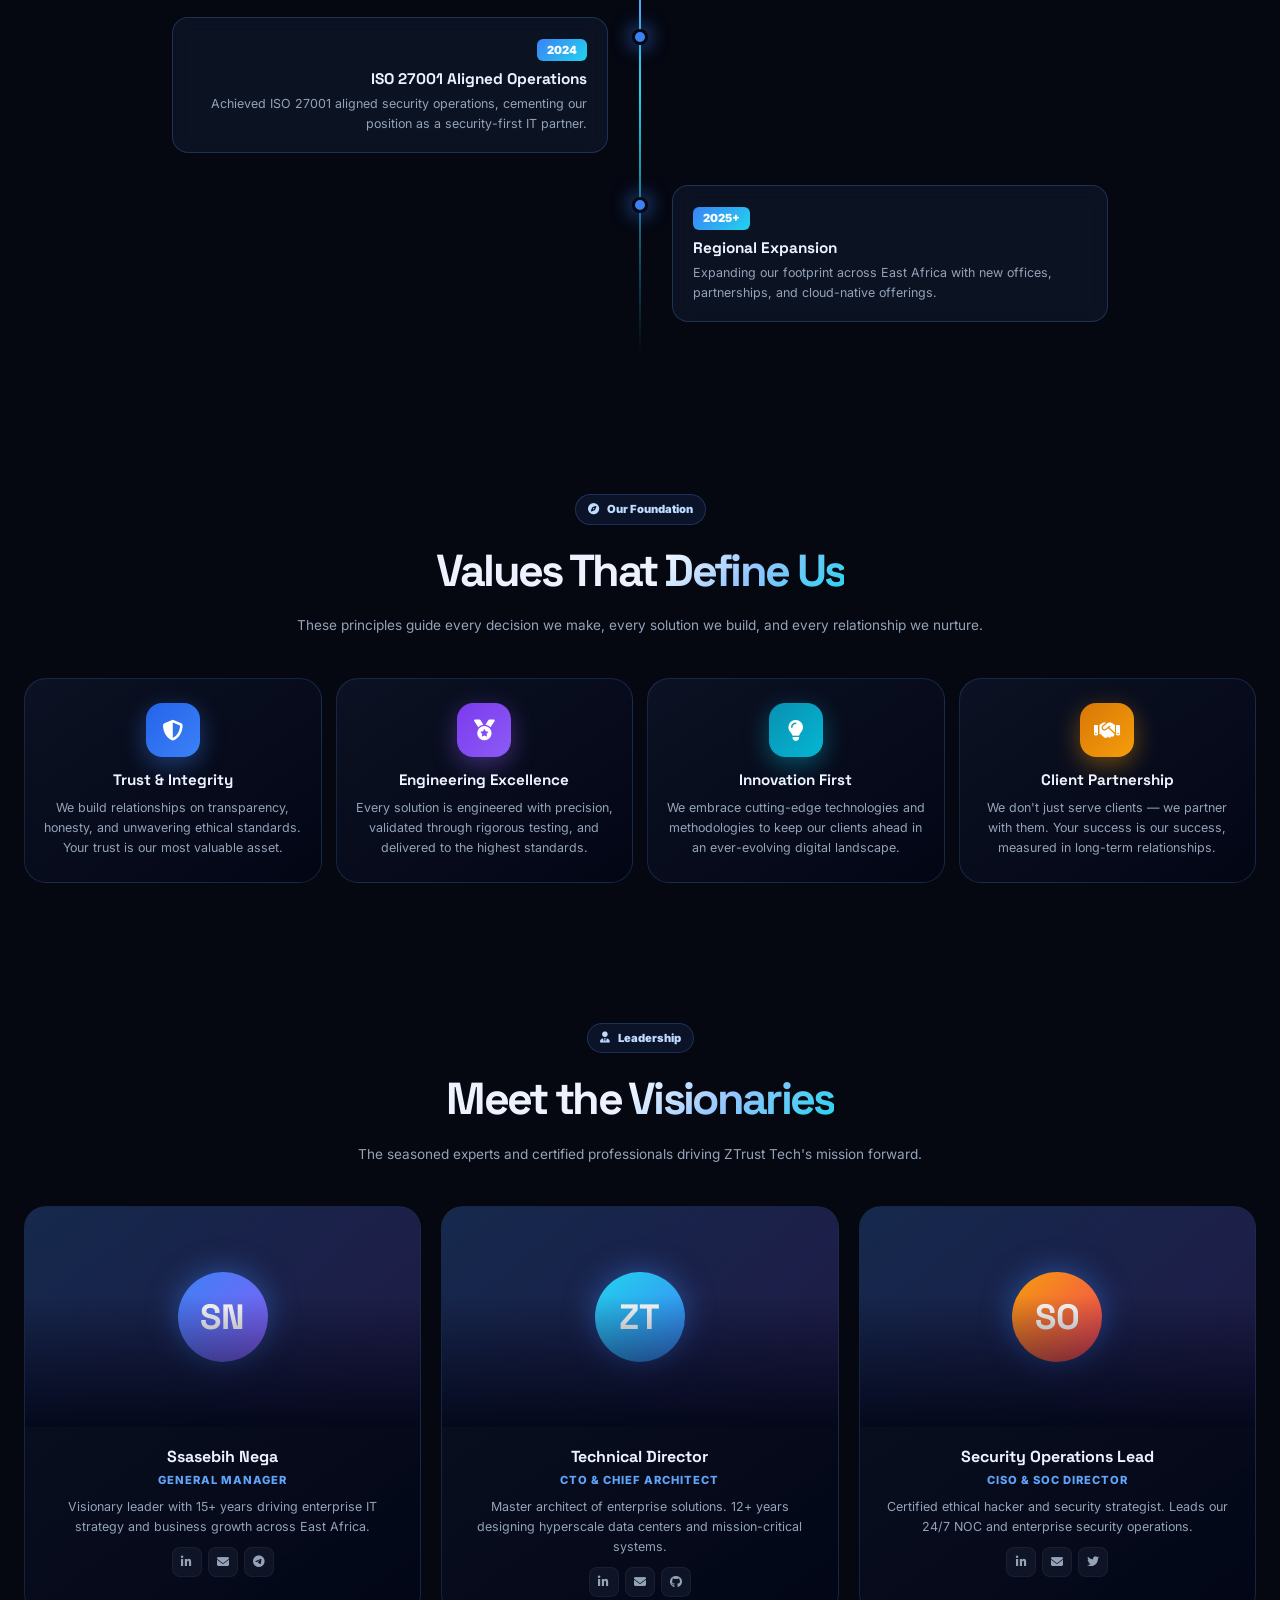
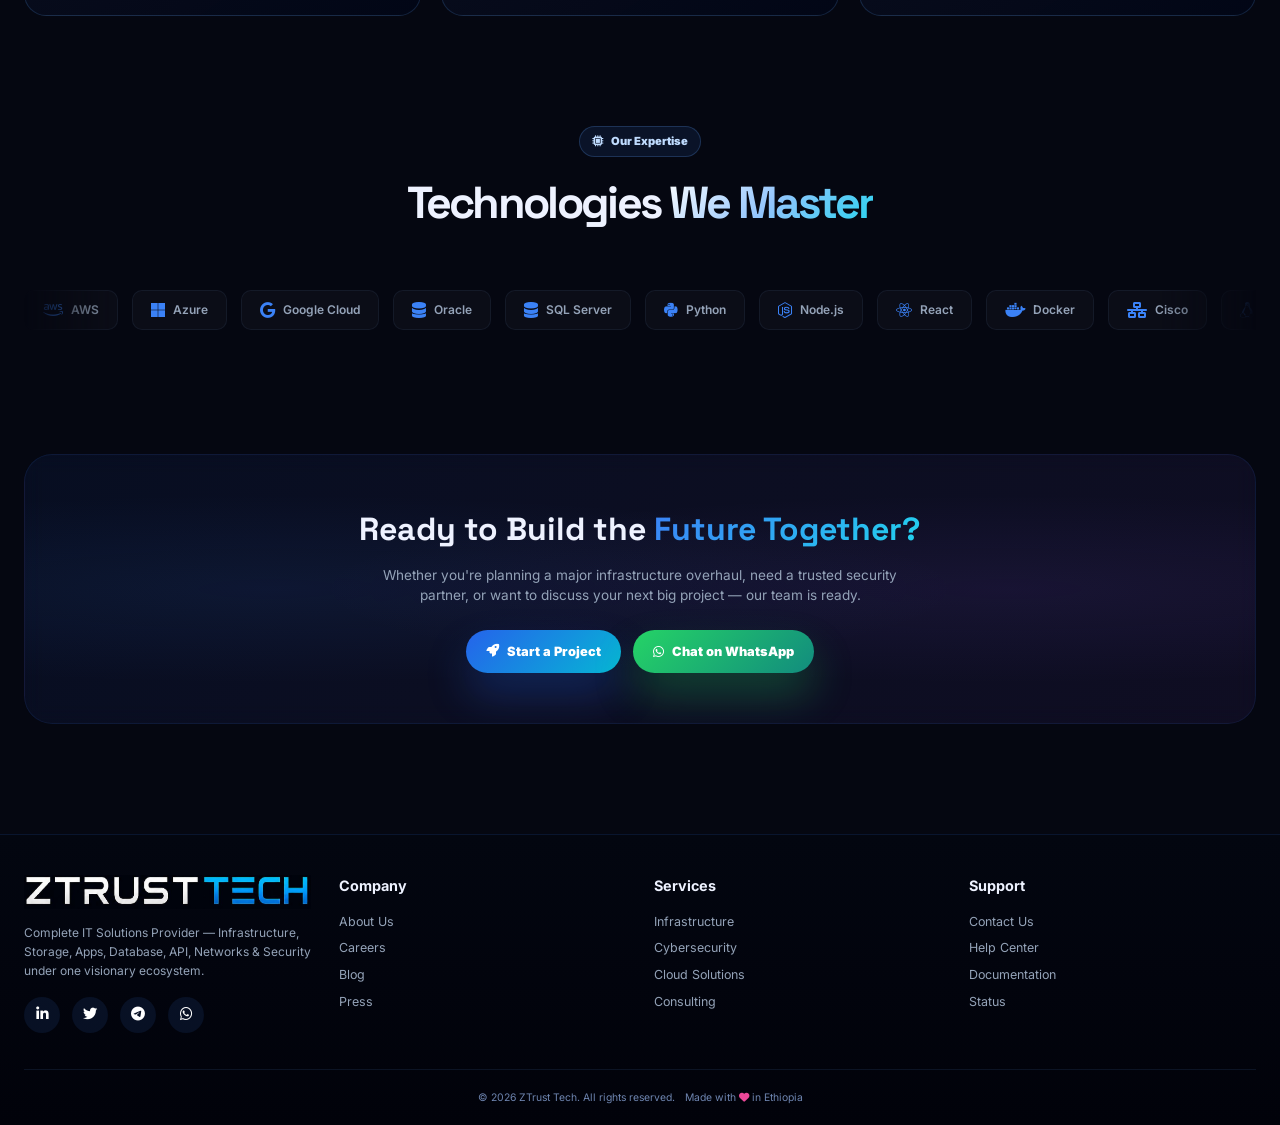
==== commit 4709c5b9: "Update about.html" ====
--- a/about.html
+++ b/about.html
@@ -2,7 +2,7 @@
 <html lang="en">
 <head>
   <meta charset="UTF-8" />
-  <meta name="viewport" content="width=device-width, initial-scale=1.0, user-scalable=yes" />
+  <meta name="viewport" content="width=device-width, initial-scale=1.0, maximum-scale=5.0, viewport-fit=cover" />
   <title>ZTrust Tech | About Us - IT Excellence Since 2016</title>
 
   <link rel="icon" type="image/png" href="ICON Final 1 (1).png" />
@@ -36,20 +36,23 @@
     }
 
     * { margin: 0; padding: 0; box-sizing: border-box; }
-    html { scroll-behavior: smooth; }
+    html { scroll-behavior: smooth; overflow-x: hidden; width: 100%; }
     body {
       font-family: 'Inter', sans-serif;
       background: var(--bg);
       color: var(--text);
       line-height: 1.5;
       overflow-x: hidden;
+      width: 100%;
+      max-width: 100vw;
     }
     ::selection { background: rgba(59, 130, 246, 0.45); }
     a { color: inherit; text-decoration: none; }
     img { max-width: 100%; display: block; }
 
-    .container { max-width: 1280px; margin: 0 auto; padding: 0 24px; }
-    @media (max-width: 600px) { .container { padding: 0 18px; } }
+    .container { max-width: 1280px; margin: 0 auto; padding: 0 24px; width: 100%; overflow: hidden; }
+    @media (max-width: 600px) { .container { padding: 0 14px; } }
+    @media (max-width: 480px) { .container { padding: 0 10px; } }
 
     /* Scrollbar */
     ::-webkit-scrollbar { width: 8px; height: 8px; }
@@ -97,8 +100,9 @@
       left: 0;
       width: 100%;
       z-index: 1000;
-      background: rgba(2, 3, 12, 0.75);
+      background: rgba(2, 3, 12, 0.85);
       backdrop-filter: blur(20px);
+      -webkit-backdrop-filter: blur(20px);
       border-bottom: 1px solid rgba(96, 165, 250, 0.15);
       transition: 0.3s;
     }
@@ -110,14 +114,17 @@
       display: flex;
       justify-content: space-between;
       align-items: center;
-      gap: 18px;
-      padding: 12px 0;
+      gap: 12px;
+      padding: 10px 0;
+      min-height: 64px;
+      width: 100%;
     }
     .logo-word-img {
-      height: 44px;
+      height: 38px;
       width: auto;
       filter: drop-shadow(0 0 12px rgba(59,130,246,0.6));
       transition: 0.3s;
+      flex-shrink: 0;
     }
     .logo-word-img:hover { filter: drop-shadow(0 0 20px rgba(59,130,246,0.9)); }
     .links {
@@ -149,12 +156,13 @@
       text-decoration: none;
       color: #fff;
       font-weight: 600;
-      font-size: 0.85rem;
-      padding: 8px 22px;
+      font-size: 0.8rem;
+      padding: 8px 18px;
       border-radius: 40px;
       background: linear-gradient(135deg, var(--blue), var(--indigo));
       box-shadow: 0 4px 12px rgba(59,130,246,0.3);
       transition: 0.2s;
+      white-space: nowrap;
     }
     .nav-cta:hover { transform: translateY(-2px); box-shadow: 0 8px 20px rgba(59,130,246,0.4); }
     .menu-toggle {
@@ -162,70 +170,29 @@
       background: none;
       border: none;
       color: #fff;
-      font-size: 1.6rem;
+      font-size: 1.5rem;
       cursor: pointer;
-      padding: 8px;
+      padding: 6px;
+      z-index: 1002;
+      line-height: 1;
+      width: 42px;
+      height: 42px;
+      display: flex;
+      align-items: center;
+      justify-content: center;
+      flex-shrink: 0;
     }
     .nav-right-group {
       display: flex;
       align-items: center;
-      gap: 18px;
-    }
-    @media (max-width: 820px) {
-      .container { padding: 0 20px; }
-      .nav-right-group {
-        gap: 12px;
-      }
-      .links {
-        position: fixed;
-        top: 70px;
-        left: -100%;
-        width: 70%;
-        max-width: 280px;
-        height: calc(100vh - 70px);
-        background: rgba(2,5,18,0.98);
-        backdrop-filter: blur(28px);
-        flex-direction: column;
-        gap: 0.5rem;
-        padding: 2rem 1.5rem;
-        transition: left 0.4s cubic-bezier(0.4, 0, 0.2, 1);
-        z-index: 1001;
-        border-right: 1px solid rgba(96,165,250,0.15);
-        overflow-y: auto;
-        align-items: stretch;
-      }
-      .links.active { left: 0; }
-      .menu-toggle { display: block; }
-      .links a {
-        font-size: 1rem;
-        padding: 14px 0;
-        width: 100%;
-        border-bottom: 1px solid rgba(96,165,250,0.06);
-        color: #cbd5e1;
-      }
-      .links a::after { display: none; }
-      .links a:hover, .links a.active { color: white; background: rgba(59,130,246,0.06); padding-left: 12px; border-radius: 8px; }
-      .nav-cta {
-        display: none;
-      }
-      .mobile-cta {
-        display: block !important;
-        margin-top: 16px;
-        text-align: center;
-        padding: 14px !important;
-        width: 100% !important;
-      }
-    }
-    @media (min-width: 821px) {
-      .mobile-cta {
-        display: none !important;
-      }
+      gap: 12px;
+      flex-shrink: 0;
     }
 
     /* ================= HERO ================= */
     .hero {
       min-height: 100vh; display: flex; align-items: center; position: relative;
-      overflow: hidden; padding: 140px 0 80px;
+      overflow: hidden; padding: 110px 0 60px; width: 100%;
     }
     .hero::before {
       content: ''; position: absolute; inset: 0;
@@ -236,20 +203,22 @@
     }
     .hero-layout {
       position: relative; z-index: 2;
-      display: grid; grid-template-columns: 1.02fr 0.98fr; gap: 56px; align-items: center;
+      display: grid; grid-template-columns: 1.02fr 0.98fr; gap: 40px; align-items: center;
+      width: 100%;
     }
     .hero-badge {
       display: inline-flex; align-items: center; gap: 10px;
-      padding: 9px 15px; border-radius: 999px; color: #dbeafe;
-      font-size: 0.86rem; font-weight: 900;
+      padding: 7px 14px; border-radius: 999px; color: #dbeafe;
+      font-size: 0.75rem; font-weight: 900;
       background: rgba(15,23,42,0.68); border: 1px solid rgba(96,165,250,0.32);
       box-shadow: 0 0 35px rgba(59,130,246,0.15);
-      margin-bottom: 22px; backdrop-filter: blur(10px);
+      margin-bottom: 18px; backdrop-filter: blur(10px);
+      flex-wrap: wrap;
     }
     .hero-badge i { color: var(--cyan); }
     .hero h1 {
-      font-size: clamp(2.65rem, 5.6vw, 5.5rem); line-height: 0.96;
-      font-weight: 900; letter-spacing: -0.075em; margin-bottom: 24px;
+      font-size: clamp(2.2rem, 5vw, 4.5rem); line-height: 0.96;
+      font-weight: 900; letter-spacing: -0.075em; margin-bottom: 20px;
       font-family: 'Space Grotesk', sans-serif;
     }
     .hero h1 span {
@@ -257,13 +226,14 @@
       -webkit-background-clip: text; background-clip: text; color: transparent;
     }
     .hero p {
-      max-width: 720px; color: #cbd5e1; font-size: 1.08rem; line-height: 1.75; margin-bottom: 30px;
-    }
-    .hero-actions { display: flex; flex-wrap: wrap; gap: 14px; margin-bottom: 34px; }
+      max-width: 720px; color: #cbd5e1; font-size: clamp(0.95rem, 1.2vw, 1.08rem); line-height: 1.75; margin-bottom: 24px;
+    }
+    .hero-actions { display: flex; flex-wrap: wrap; gap: 12px; margin-bottom: 28px; }
     .btn {
-      display: inline-flex; align-items: center; justify-content: center; gap: 10px;
+      display: inline-flex; align-items: center; justify-content: center; gap: 8px;
       text-decoration: none; border: none; cursor: pointer; font-family: inherit;
-      font-weight: 900; border-radius: 999px; padding: 14px 22px; color: #fff; transition: 0.25s;
+      font-weight: 900; border-radius: 999px; padding: 12px 20px; color: #fff; transition: 0.25s;
+      font-size: clamp(0.8rem, 1vw, 0.92rem);
     }
     .btn:hover { transform: translateY(-3px); }
     .btn-primary {
@@ -275,23 +245,24 @@
       background: rgba(15,23,42,0.72); border: 1px solid rgba(148,163,184,0.20);
     }
     .btn-ghost:hover { border-color: var(--blue); background: rgba(59,130,246,0.08); }
-    .hero-stats { display: grid; grid-template-columns: repeat(3, 1fr); gap: 14px; max-width: 720px; }
+    .hero-stats { display: grid; grid-template-columns: repeat(3, 1fr); gap: 12px; max-width: 720px; }
     .hero-stat {
-      padding: 18px; border-radius: 22px;
+      padding: 14px; border-radius: 18px;
       background: rgba(15,23,42,0.64); border: 1px solid rgba(96,165,250,0.18);
       backdrop-filter: blur(16px); transition: 0.25s;
     }
     .hero-stat:hover { transform: translateY(-5px); border-color: rgba(96,165,250,0.42); }
-    .hero-stat strong { display: block; font-size: 1.8rem; font-weight: 900; letter-spacing: -0.05em; color: #fff; font-family: 'Space Grotesk', sans-serif; }
-    .hero-stat small { color: var(--muted); font-weight: 800; font-size: 0.8rem; }
+    .hero-stat strong { display: block; font-size: clamp(1.4rem, 2.5vw, 1.8rem); font-weight: 900; letter-spacing: -0.05em; color: #fff; font-family: 'Space Grotesk', sans-serif; }
+    .hero-stat small { color: var(--muted); font-weight: 800; font-size: clamp(0.6rem, 0.8vw, 0.8rem); }
 
     /* Holo Card */
     .holo-card {
-      position: relative; min-height: 550px; display: grid; place-items: center;
+      position: relative; min-height: 480px; display: grid; place-items: center;
       border-radius: var(--radius-xl);
       background: linear-gradient(145deg, rgba(15,23,42,0.74), rgba(2,6,23,0.82));
       border: 1px solid rgba(96,165,250,0.25); box-shadow: var(--shadow);
       overflow: hidden; isolation: isolate;
+      padding: 20px;
     }
     .holo-card::before {
       content: ''; position: absolute; inset: -2px;
@@ -304,20 +275,20 @@
       background: rgba(2,6,23,0.78); z-index: -1;
     }
     @keyframes rotateGlow { from { transform: rotate(0deg) scale(1.4); } to { transform: rotate(360deg) scale(1.4); } }
-    .holo-ring { position: absolute; width: 410px; height: 410px; border-radius: 50%; border: 1px solid rgba(96,165,250,0.28); animation: ringSpin 12s linear infinite; }
-    .holo-ring.two { width: 330px; height: 330px; border-color: rgba(34,211,238,0.22); animation-duration: 9s; animation-direction: reverse; transform: rotate(30deg); }
-    .holo-ring.three { width: 250px; height: 250px; border-color: rgba(139,92,246,0.24); animation-duration: 15s; }
+    .holo-ring { position: absolute; width: 350px; height: 350px; border-radius: 50%; border: 1px solid rgba(96,165,250,0.28); animation: ringSpin 12s linear infinite; }
+    .holo-ring.two { width: 270px; height: 270px; border-color: rgba(34,211,238,0.22); animation-duration: 9s; animation-direction: reverse; transform: rotate(30deg); }
+    .holo-ring.three { width: 200px; height: 200px; border-color: rgba(139,92,246,0.24); animation-duration: 15s; }
     @keyframes ringSpin { from { transform: rotate(0deg); } to { transform: rotate(360deg); } }
 
     .holo-logo-wrap {
-      position: relative; width: min(340px, 72vw); height: min(340px, 72vw);
+      position: relative; width: min(280px, 65vw); height: min(280px, 65vw);
       display: grid; place-items: center; border-radius: 50%;
       background: radial-gradient(circle, rgba(59,130,246,0.20), transparent 58%), rgba(15,23,42,0.35);
       border: 1px solid rgba(96,165,250,0.22);
       box-shadow: inset 0 0 60px rgba(59,130,246,0.10), 0 0 80px rgba(59,130,246,0.26);
       animation: logoFloat 4.5s ease-in-out infinite alternate;
     }
-    @keyframes logoFloat { from { transform: translateY(0); } to { transform: translateY(-14px); } }
+    @keyframes logoFloat { from { transform: translateY(0); } to { transform: translateY(-12px); } }
     .holo-logo { width: 82%; height: 82%; object-fit: contain; filter: drop-shadow(0 0 26px rgba(96,165,250,0.45)); }
 
     .scan-bar {
@@ -334,33 +305,34 @@
     }
 
     .trust-chip {
-      position: absolute; display: inline-flex; align-items: center; gap: 8px;
-      padding: 10px 13px; border-radius: 999px;
+      position: absolute; display: inline-flex; align-items: center; gap: 6px;
+      padding: 7px 11px; border-radius: 999px;
       background: rgba(15,23,42,0.82); border: 1px solid rgba(96,165,250,0.24);
-      color: #dbeafe; font-size: 0.8rem; font-weight: 900;
+      color: #dbeafe; font-size: 0.7rem; font-weight: 900;
       backdrop-filter: blur(14px); box-shadow: 0 18px 40px rgba(0,0,0,0.28);
     }
     .trust-chip i { color: var(--cyan); }
-    .trust-chip.one { top: 30px; left: 28px; animation: chipFloat 4s ease-in-out infinite alternate; }
-    .trust-chip.two { right: 28px; top: 115px; animation: chipFloat 4.5s ease-in-out infinite alternate-reverse; }
-    .trust-chip.three { bottom: 38px; left: 40px; animation: chipFloat 5s ease-in-out infinite alternate; }
-    .trust-chip.four { right: 38px; bottom: 110px; animation: chipFloat 4.2s ease-in-out infinite alternate-reverse; }
-    @keyframes chipFloat { from { transform: translateY(0); } to { transform: translateY(-10px); } }
+    .trust-chip.one { top: 20px; left: 20px; animation: chipFloat 4s ease-in-out infinite alternate; }
+    .trust-chip.two { right: 20px; top: 80px; animation: chipFloat 4.5s ease-in-out infinite alternate-reverse; }
+    .trust-chip.three { bottom: 20px; left: 20px; animation: chipFloat 5s ease-in-out infinite alternate; }
+    .trust-chip.four { right: 20px; bottom: 80px; animation: chipFloat 4.2s ease-in-out infinite alternate-reverse; }
+    @keyframes chipFloat { from { transform: translateY(0); } to { transform: translateY(-8px); } }
 
     /* ================= SECTIONS ================= */
-    .section { padding: 90px 0; position: relative; }
-    @media (max-width: 768px) { .section { padding: 60px 0; } }
-
-    .section-heading { text-align: center; margin-bottom: 50px; }
+    .section { padding: 70px 0; position: relative; width: 100%; }
+    @media (max-width: 768px) { .section { padding: 50px 0; } }
+    @media (max-width: 480px) { .section { padding: 35px 0; } }
+
+    .section-heading { text-align: center; margin-bottom: 40px; padding: 0 10px; }
     .kicker {
-      display: inline-flex; align-items: center; gap: 10px;
-      padding: 8px 14px; border-radius: 999px;
+      display: inline-flex; align-items: center; gap: 8px;
+      padding: 6px 12px; border-radius: 999px;
       background: rgba(59,130,246,0.10); border: 1px solid rgba(96,165,250,0.22);
-      color: #bfdbfe; font-weight: 900; font-size: 0.84rem; margin-bottom: 14px;
+      color: #bfdbfe; font-weight: 900; font-size: 0.7rem; margin-bottom: 12px;
     }
     .section-title {
-      font-size: clamp(2rem, 4vw, 3.3rem); font-weight: 900;
-      letter-spacing: -0.06em; margin-bottom: 13px; font-family: 'Space Grotesk', sans-serif;
+      font-size: clamp(1.5rem, 3.5vw, 2.8rem); font-weight: 900;
+      letter-spacing: -0.06em; margin-bottom: 10px; font-family: 'Space Grotesk', sans-serif;
     }
     .section-title span {
       background: linear-gradient(135deg, #fff, #93c5fd, #22d3ee);
@@ -368,7 +340,7 @@
     }
     .section-subtitle {
       max-width: 800px; margin: 0 auto; color: var(--muted);
-      font-size: 1rem; line-height: 1.75;
+      font-size: clamp(0.85rem, 1vw, 1rem); line-height: 1.75; padding: 0 10px;
     }
 
     /* ================= STORY / MISSION ================= */
@@ -383,20 +355,21 @@
       background: radial-gradient(circle at top left, rgba(59,130,246,0.15), transparent 34%);
       pointer-events: none;
     }
-    .panel-inner { position: relative; padding: 38px; }
-    @media (max-width: 600px) { .panel-inner { padding: 26px 20px; } }
-
-    .story-grid { display: grid; grid-template-columns: 1.05fr 0.95fr; gap: 30px; align-items: stretch; }
+    .panel-inner { position: relative; padding: 32px; }
+    @media (max-width: 600px) { .panel-inner { padding: 20px 16px; } }
+    @media (max-width: 480px) { .panel-inner { padding: 16px 12px; } }
+
+    .story-grid { display: grid; grid-template-columns: 1.05fr 0.95fr; gap: 24px; align-items: stretch; }
     @media (max-width: 900px) { .story-grid { grid-template-columns: 1fr; } }
 
-    .story-text p { color: #cbd5e1; line-height: 1.85; margin-bottom: 18px; }
+    .story-text p { color: #cbd5e1; line-height: 1.85; margin-bottom: 14px; font-size: clamp(0.85rem, 1vw, 0.95rem); }
     .story-text strong { color: #fff; }
-    .story-text h3 { font-size: 1.5rem; margin-bottom: 16px; letter-spacing: -0.04em; }
+    .story-text h3 { font-size: clamp(1.2rem, 2vw, 1.5rem); margin-bottom: 12px; letter-spacing: -0.04em; }
     .story-text .highlight { color: var(--cyan); font-weight: 800; }
 
-    .mission-cards { display: grid; gap: 16px; }
+    .mission-cards { display: grid; gap: 12px; }
     .mission-card {
-      padding: 22px; border-radius: 26px;
+      padding: 18px; border-radius: 20px;
       background: rgba(2,6,23,0.52); border: 1px solid rgba(148,163,184,0.13);
       transition: 0.25s; position: relative; overflow: hidden;
     }
@@ -406,49 +379,49 @@
       transform: scaleX(0); transform-origin: left; transition: 0.4s;
     }
     .mission-card:hover::before { transform: scaleX(1); }
-    .mission-card:hover { transform: translateY(-5px); border-color: rgba(96,165,250,0.38); }
+    .mission-card:hover { transform: translateY(-4px); border-color: rgba(96,165,250,0.38); }
     .mission-card i {
-      width: 48px; height: 48px; display: grid; place-items: center;
-      border-radius: 18px; color: #60a5fa;
+      width: 40px; height: 40px; display: grid; place-items: center;
+      border-radius: 14px; color: #60a5fa;
       background: rgba(59,130,246,0.15); border: 1px solid rgba(96,165,250,0.22);
-      margin-bottom: 14px; font-size: 1.2rem;
-    }
-    .mission-card h3 { margin-bottom: 7px; letter-spacing: -0.03em; font-size: 1.1rem; }
-    .mission-card p { color: var(--muted); font-size: 0.94rem; line-height: 1.7; }
+      margin-bottom: 10px; font-size: 1rem;
+    }
+    .mission-card h3 { margin-bottom: 5px; letter-spacing: -0.03em; font-size: clamp(0.95rem, 1.2vw, 1.05rem); }
+    .mission-card p { color: var(--muted); font-size: clamp(0.8rem, 0.9vw, 0.88rem); line-height: 1.7; }
 
     /* ================= STATS ================= */
-    .stats-grid { display: grid; grid-template-columns: repeat(4, 1fr); gap: 18px; margin-top: 28px; }
-    @media (max-width: 768px) { .stats-grid { grid-template-columns: repeat(2, 1fr); } }
-    @media (max-width: 480px) { .stats-grid { grid-template-columns: 1fr 1fr; } }
+    .stats-grid { display: grid; grid-template-columns: repeat(4, 1fr); gap: 14px; margin-top: 20px; width: 100%; }
+    @media (max-width: 768px) { .stats-grid { grid-template-columns: repeat(2, 1fr); gap: 10px; } }
+    @media (max-width: 480px) { .stats-grid { grid-template-columns: 1fr 1fr; gap: 8px; } }
 
     .stat-card {
-      position: relative; overflow: hidden; padding: 28px 22px;
-      border-radius: 28px; background: rgba(15,23,42,0.70);
+      position: relative; overflow: hidden; padding: 22px 16px;
+      border-radius: 22px; background: rgba(15,23,42,0.70);
       border: 1px solid rgba(96,165,250,0.18); text-align: center; transition: 0.25s;
     }
-    .stat-card:hover { transform: translateY(-6px); border-color: rgba(96,165,250,0.45); box-shadow: 0 24px 60px rgba(0,0,0,0.32); }
+    .stat-card:hover { transform: translateY(-5px); border-color: rgba(96,165,250,0.45); box-shadow: 0 24px 60px rgba(0,0,0,0.32); }
     .stat-card::before {
       content: ''; position: absolute; inset: 0;
       background: radial-gradient(circle at top, rgba(59,130,246,0.14), transparent 55%);
       pointer-events: none;
     }
-    .stat-card i { position: relative; font-size: 1.6rem; color: var(--blue-2); margin-bottom: 10px; display: inline-block; }
-    .stat-num { position: relative; font-size: 2.4rem; font-weight: 900; letter-spacing: -0.04em; color: #fff; font-family: 'Space Grotesk', sans-serif; }
+    .stat-card i { position: relative; font-size: 1.3rem; color: var(--blue-2); margin-bottom: 8px; display: inline-block; }
+    .stat-num { position: relative; font-size: clamp(1.6rem, 2.5vw, 2.2rem); font-weight: 900; letter-spacing: -0.04em; color: #fff; font-family: 'Space Grotesk', sans-serif; }
     .stat-num span { color: var(--blue-2); }
-    .stat-card small { position: relative; display: block; color: var(--muted); font-weight: 800; font-size: 0.78rem; text-transform: uppercase; letter-spacing: 1.5px; margin-top: 4px; }
+    .stat-card small { position: relative; display: block; color: var(--muted); font-weight: 800; font-size: 0.65rem; text-transform: uppercase; letter-spacing: 1.5px; margin-top: 4px; }
 
     /* ================= TIMELINE ================= */
-    .timeline { position: relative; max-width: 1000px; margin: 0 auto; padding: 20px 0; }
+    .timeline { position: relative; max-width: 1000px; margin: 0 auto; padding: 16px 0; }
     .timeline::before {
       content: ''; position: absolute; top: 0; bottom: 0; left: 50%;
       width: 2px; background: linear-gradient(180deg, transparent, var(--blue), var(--purple), var(--cyan), transparent);
       transform: translateX(-50%);
     }
     @media (max-width: 768px) {
-      .timeline::before { left: 24px; }
+      .timeline::before { left: 20px; }
     }
     .timeline-item {
-      position: relative; width: 50%; padding: 20px 40px;
+      position: relative; width: 50%; padding: 16px 32px;
       opacity: 0; transform: translateY(40px);
       transition: all 0.8s cubic-bezier(0.4,0,0.2,1);
     }
@@ -456,39 +429,39 @@
     .timeline-item:nth-child(odd) { left: 0; text-align: right; }
     .timeline-item:nth-child(even) { left: 50%; }
     @media (max-width: 768px) {
-      .timeline-item { width: 100%; left: 0 !important; text-align: left !important; padding: 14px 14px 14px 60px; }
+      .timeline-item { width: 100%; left: 0 !important; text-align: left !important; padding: 12px 12px 12px 50px; }
     }
     .timeline-dot {
-      position: absolute; top: 32px; width: 18px; height: 18px;
+      position: absolute; top: 28px; width: 16px; height: 16px;
       border-radius: 50%; background: var(--blue);
       border: 3px solid var(--bg); box-shadow: 0 0 20px var(--blue);
     }
-    .timeline-item:nth-child(odd) .timeline-dot { right: -9px; }
-    .timeline-item:nth-child(even) .timeline-dot { left: -9px; }
-    @media (max-width: 768px) { .timeline-dot { left: 15px !important; right: auto !important; } }
+    .timeline-item:nth-child(odd) .timeline-dot { right: -8px; }
+    .timeline-item:nth-child(even) .timeline-dot { left: -8px; }
+    @media (max-width: 768px) { .timeline-dot { left: 12px !important; right: auto !important; top: 24px; } }
 
     .timeline-card {
-      padding: 22px 24px; border-radius: 20px;
+      padding: 18px 20px; border-radius: 16px;
       background: rgba(15,23,42,0.7); border: 1px solid rgba(96,165,250,0.22);
       backdrop-filter: blur(10px); transition: 0.3s;
     }
     .timeline-card:hover { border-color: rgba(96,165,250,0.5); transform: scale(1.02); }
     .timeline-year {
-      display: inline-block; padding: 4px 12px; border-radius: 8px;
+      display: inline-block; padding: 3px 10px; border-radius: 6px;
       background: linear-gradient(135deg, var(--blue), var(--cyan));
-      font-size: 0.78rem; font-weight: 900; color: #fff; margin-bottom: 8px;
-    }
-    .timeline-card h4 { font-size: 1.1rem; margin-bottom: 6px; font-family: 'Space Grotesk', sans-serif; }
-    .timeline-card p { color: var(--muted); font-size: 0.9rem; line-height: 1.6; }
+      font-size: 0.7rem; font-weight: 900; color: #fff; margin-bottom: 6px;
+    }
+    .timeline-card h4 { font-size: clamp(0.95rem, 1.2vw, 1.05rem); margin-bottom: 4px; font-family: 'Space Grotesk', sans-serif; }
+    .timeline-card p { color: var(--muted); font-size: clamp(0.78rem, 0.9vw, 0.85rem); line-height: 1.6; }
 
     /* ================= VALUES ================= */
-    .values-grid { display: grid; grid-template-columns: repeat(4, 1fr); gap: 18px; }
-    @media (max-width: 900px) { .values-grid { grid-template-columns: repeat(2, 1fr); } }
-    @media (max-width: 500px) { .values-grid { grid-template-columns: 1fr; } }
+    .values-grid { display: grid; grid-template-columns: repeat(4, 1fr); gap: 14px; width: 100%; }
+    @media (max-width: 900px) { .values-grid { grid-template-columns: repeat(2, 1fr); gap: 12px; } }
+    @media (max-width: 500px) { .values-grid { grid-template-columns: 1fr; gap: 10px; } }
 
     .value-card {
-      position: relative; padding: 30px 24px; text-align: center;
-      border-radius: 28px;
+      position: relative; padding: 24px 18px; text-align: center;
+      border-radius: 22px;
       background: linear-gradient(145deg, rgba(15,23,42,0.74), rgba(2,6,23,0.72));
       border: 1px solid rgba(96,165,250,0.18);
       transition: 0.3s; overflow: hidden;
@@ -499,34 +472,34 @@
       opacity: 0; transition: 0.4s;
     }
     .value-card:hover::before { opacity: 1; }
-    .value-card:hover { transform: translateY(-8px); border-color: rgba(96,165,250,0.45); }
+    .value-card:hover { transform: translateY(-6px); border-color: rgba(96,165,250,0.45); }
     .value-icon {
-      position: relative; width: 64px; height: 64px; margin: 0 auto 16px;
-      border-radius: 20px; display: grid; place-items: center;
-      font-size: 1.6rem; color: #fff;
+      position: relative; width: 54px; height: 54px; margin: 0 auto 12px;
+      border-radius: 16px; display: grid; place-items: center;
+      font-size: 1.3rem; color: #fff;
       box-shadow: 0 8px 24px rgba(0,0,0,0.3);
     }
     .vi-blue { background: linear-gradient(135deg, #2563eb, #3b82f6); box-shadow: 0 8px 24px rgba(59,130,246,0.4); }
     .vi-purple { background: linear-gradient(135deg, #7c3aed, #8b5cf6); box-shadow: 0 8px 24px rgba(139,92,246,0.4); }
     .vi-cyan { background: linear-gradient(135deg, #0891b2, #06b6d4); box-shadow: 0 8px 24px rgba(6,182,212,0.4); }
     .vi-amber { background: linear-gradient(135deg, #d97706, #f59e0b); box-shadow: 0 8px 24px rgba(245,158,11,0.4); }
-    .value-card h4 { position: relative; font-size: 1.1rem; margin-bottom: 8px; font-family: 'Space Grotesk', sans-serif; }
-    .value-card p { position: relative; color: var(--muted); font-size: 0.88rem; line-height: 1.6; }
+    .value-card h4 { position: relative; font-size: clamp(0.95rem, 1.1vw, 1.05rem); margin-bottom: 6px; font-family: 'Space Grotesk', sans-serif; }
+    .value-card p { position: relative; color: var(--muted); font-size: clamp(0.78rem, 0.85vw, 0.85rem); line-height: 1.6; }
 
     /* ================= LEADERSHIP ================= */
-    .team-grid { display: grid; grid-template-columns: repeat(3, 1fr); gap: 24px; }
-    @media (max-width: 900px) { .team-grid { grid-template-columns: repeat(2, 1fr); } }
-    @media (max-width: 600px) { .team-grid { grid-template-columns: 1fr; } }
+    .team-grid { display: grid; grid-template-columns: repeat(3, 1fr); gap: 20px; width: 100%; }
+    @media (max-width: 900px) { .team-grid { grid-template-columns: repeat(2, 1fr); gap: 16px; } }
+    @media (max-width: 600px) { .team-grid { grid-template-columns: 1fr; gap: 14px; } }
 
     .team-card {
-      position: relative; border-radius: 28px; overflow: hidden;
+      position: relative; border-radius: 22px; overflow: hidden;
       background: linear-gradient(145deg, rgba(15,23,42,0.74), rgba(2,6,23,0.82));
       border: 1px solid rgba(96,165,250,0.18);
       transition: 0.4s;
     }
-    .team-card:hover { transform: translateY(-8px); border-color: rgba(96,165,250,0.45); box-shadow: 0 25px 60px rgba(0,0,0,0.4); }
+    .team-card:hover { transform: translateY(-6px); border-color: rgba(96,165,250,0.45); box-shadow: 0 25px 60px rgba(0,0,0,0.4); }
     .team-photo {
-      position: relative; height: 280px; overflow: hidden;
+      position: relative; height: 220px; overflow: hidden;
       background: linear-gradient(135deg, rgba(59,130,246,0.2), rgba(139,92,246,0.2));
       display: grid; place-items: center;
     }
@@ -537,58 +510,59 @@
       background: linear-gradient(180deg, transparent 40%, rgba(2,6,23,0.9) 100%);
     }
     .team-avatar {
-      width: 110px; height: 110px; border-radius: 50%;
+      width: 90px; height: 90px; border-radius: 50%;
       background: linear-gradient(135deg, var(--blue), var(--purple));
       display: grid; place-items: center;
-      font-size: 2.6rem; color: #fff; font-weight: 900; font-family: 'Space Grotesk', sans-serif;
+      font-size: 2.2rem; color: #fff; font-weight: 900; font-family: 'Space Grotesk', sans-serif;
       box-shadow: 0 0 30px rgba(59,130,246,0.5);
     }
-    .team-info { padding: 24px; text-align: center; position: relative; }
-    .team-info h4 { font-size: 1.2rem; margin-bottom: 4px; font-family: 'Space Grotesk', sans-serif; }
-    .team-info .role { color: var(--blue-2); font-weight: 800; font-size: 0.85rem; text-transform: uppercase; letter-spacing: 1px; margin-bottom: 12px; display: block; }
-    .team-info p { color: var(--muted); font-size: 0.88rem; line-height: 1.6; }
-    .team-social { display: flex; justify-content: center; gap: 8px; margin-top: 14px; }
+    .team-info { padding: 18px; text-align: center; position: relative; }
+    .team-info h4 { font-size: clamp(1rem, 1.2vw, 1.1rem); margin-bottom: 3px; font-family: 'Space Grotesk', sans-serif; }
+    .team-info .role { color: var(--blue-2); font-weight: 800; font-size: 0.7rem; text-transform: uppercase; letter-spacing: 1px; margin-bottom: 8px; display: block; }
+    .team-info p { color: var(--muted); font-size: clamp(0.78rem, 0.85vw, 0.85rem); line-height: 1.6; }
+    .team-social { display: flex; justify-content: center; gap: 6px; margin-top: 10px; }
     .team-social a {
-      width: 34px; height: 34px; border-radius: 10px; display: grid; place-items: center;
+      width: 30px; height: 30px; border-radius: 8px; display: grid; place-items: center;
       background: rgba(30,41,59,0.4); border: 1px solid rgba(30,41,59,0.6);
-      color: #94a3b8; transition: 0.3s; font-size: 0.85rem;
+      color: #94a3b8; transition: 0.3s; font-size: 0.75rem;
     }
     .team-social a:hover { background: rgba(59,130,246,0.12); border-color: rgba(59,130,246,0.4); color: var(--blue-2); }
 
     /* ================= TECH STACK SCROLL ================= */
-    .tech-section { padding: 50px 0; }
+    .tech-section { padding: 40px 0; }
     .tech-scroll {
-      display: flex; gap: 18px; overflow: hidden; padding: 18px 0;
+      display: flex; gap: 14px; overflow: hidden; padding: 14px 0;
       mask-image: linear-gradient(90deg, transparent, #000 8%, #000 92%, transparent);
       -webkit-mask-image: linear-gradient(90deg, transparent, #000 8%, #000 92%, transparent);
     }
-    .tech-track { display: flex; gap: 18px; animation: techScroll 35s linear infinite; }
+    .tech-track { display: flex; gap: 14px; animation: techScroll 35s linear infinite; }
     @keyframes techScroll { 0% { transform: translateX(0); } 100% { transform: translateX(-50%); } }
     .tech-item {
-      flex-shrink: 0; padding: 12px 22px; border-radius: 12px;
+      flex-shrink: 0; padding: 10px 18px; border-radius: 10px;
       background: rgba(15,17,26,0.7); border: 1px solid rgba(30,41,59,0.5);
-      display: flex; align-items: center; gap: 10px;
-      font-size: 0.85rem; font-weight: 600; color: #94a3b8; white-space: nowrap;
+      display: flex; align-items: center; gap: 8px;
+      font-size: clamp(0.75rem, 0.9vw, 0.85rem); font-weight: 600; color: #94a3b8; white-space: nowrap;
       transition: 0.3s; backdrop-filter: blur(8px);
     }
     .tech-item:hover { border-color: rgba(59,130,246,0.4); color: #fff; background: rgba(59,130,246,0.08); }
-    .tech-item i { color: var(--blue); font-size: 1.1rem; }
+    .tech-item i { color: var(--blue); font-size: 1rem; }
 
     /* ================= CTA ================= */
     .cta-section {
-      border-radius: 32px; overflow: hidden; position: relative;
-      padding: 70px 40px; text-align: center;
+      border-radius: 28px; overflow: hidden; position: relative;
+      padding: 50px 24px; text-align: center;
       background: linear-gradient(135deg, rgba(37,99,235,0.08), rgba(99,102,241,0.08), rgba(139,92,246,0.08));
       border: 1px solid rgba(59,130,246,0.1); backdrop-filter: blur(10px);
+      width: 100%;
     }
     .cta-section::before {
       content: ''; position: absolute; inset: 0; pointer-events: none;
       background: radial-gradient(ellipse at 20% 50%, rgba(59,130,246,0.08), transparent 50%),
                  radial-gradient(ellipse at 80% 50%, rgba(139,92,246,0.08), transparent 50%);
     }
-    .cta-section h2 { font-size: clamp(1.7rem, 3vw, 2.4rem); font-weight: 800; font-family: 'Space Grotesk', sans-serif; margin-bottom: 14px; position: relative; }
-    .cta-section p { color: var(--muted); max-width: 520px; margin: 0 auto 28px; position: relative; }
-    .cta-buttons { display: flex; gap: 14px; justify-content: center; flex-wrap: wrap; position: relative; }
+    .cta-section h2 { font-size: clamp(1.3rem, 2.5vw, 2rem); font-weight: 800; font-family: 'Space Grotesk', sans-serif; margin-bottom: 12px; position: relative; }
+    .cta-section p { color: var(--muted); max-width: 520px; margin: 0 auto 24px; position: relative; font-size: clamp(0.85rem, 1vw, 0.95rem); }
+    .cta-buttons { display: flex; gap: 12px; justify-content: center; flex-wrap: wrap; position: relative; width: 100%; }
     .btn-whatsapp { background: linear-gradient(135deg, #25d366, #128c7e); box-shadow: 0 22px 42px rgba(37,211,102,0.28); }
     .btn-whatsapp:hover { box-shadow: 0 24px 50px rgba(37,211,102,0.4); }
 
@@ -596,30 +570,32 @@
     .footer {
       background: linear-gradient(180deg, #030610, #01020a);
       border-top: 1px solid rgba(59,130,246,0.15);
-      padding: 60px 0 30px;
-      margin-top: 60px;
+      padding: 40px 0 20px;
+      margin-top: 40px;
+      width: 100%;
     }
     .footer-grid {
       display: grid;
-      grid-template-columns: repeat(auto-fit, minmax(200px, 1fr));
-      gap: 40px;
-      margin-bottom: 40px;
-    }
-    .footer-col h4 { margin-bottom: 20px; font-size: 1rem; }
+      grid-template-columns: repeat(auto-fit, minmax(160px, 1fr));
+      gap: 28px;
+      margin-bottom: 28px;
+      width: 100%;
+    }
+    .footer-col h4 { margin-bottom: 16px; font-size: 0.9rem; }
     .footer-col a {
       display: block;
       color: #94a3b8;
       text-decoration: none;
-      font-size: 0.85rem;
-      margin-bottom: 12px;
+      font-size: 0.78rem;
+      margin-bottom: 8px;
       transition: 0.2s;
     }
     .footer-col a:hover { color: white; transform: translateX(5px); }
-    .social-links { display: flex; gap: 16px; margin-top: 20px; }
+    .social-links { display: flex; gap: 12px; margin-top: 16px; flex-wrap: wrap; }
     .social-links a {
-      width: 40px;
-      height: 40px;
-      border-radius: 40px;
+      width: 36px;
+      height: 36px;
+      border-radius: 36px;
       background: rgba(59,130,246,0.1);
       display: flex;
       align-items: center;
@@ -627,21 +603,26 @@
       color: white;
       transition: 0.3s;
       text-decoration: none;
+      font-size: 0.9rem;
     }
     .social-links a:hover { background: var(--blue); transform: translateY(-3px) rotate(360deg); }
     .footer-bottom {
       text-align: center;
-      padding-top: 30px;
+      padding-top: 20px;
       border-top: 1px solid rgba(96,165,250,0.1);
-      font-size: 0.75rem;
+      font-size: 0.65rem;
       color: #6e85b0;
+      display: flex;
+      flex-wrap: wrap;
+      justify-content: center;
+      gap: 10px;
     }
 
     /* ================= FLOATING & BACK TO TOP ================= */
-    .floating-btns { position: fixed; bottom: 24px; left: 24px; display: flex; flex-direction: column; gap: 12px; z-index: 999; }
+    .floating-btns { position: fixed; bottom: 20px; left: 20px; display: flex; flex-direction: column; gap: 8px; z-index: 999; }
     .float-btn {
-      width: 48px; height: 48px; border-radius: 30px; display: flex; align-items: center; justify-content: center;
-      font-size: 1.3rem; color: #fff; transition: 0.3s; text-decoration: none;
+      width: 44px; height: 44px; border-radius: 12px; display: flex; align-items: center; justify-content: center;
+      font-size: 1.2rem; color: #fff; transition: 0.3s; text-decoration: none;
       box-shadow: 0 4px 12px rgba(0,0,0,0.3);
     }
     .float-btn.wa { background: linear-gradient(135deg, #25d366, #128c7e); }
@@ -649,9 +630,9 @@
     .float-btn:hover { transform: scale(1.1); box-shadow: 0 8px 20px rgba(0,0,0,0.4); }
 
     .back-to-top {
-      position: fixed; bottom: 24px; right: 24px; width: 48px; height: 48px;
-      border-radius: 30px; border: none; background: linear-gradient(135deg, var(--blue), var(--indigo));
-      color: #fff; font-size: 1.1rem; cursor: pointer; opacity: 0; visibility: hidden;
+      position: fixed; bottom: 20px; right: 20px; width: 44px; height: 44px;
+      border-radius: 12px; border: none; background: linear-gradient(135deg, var(--blue), var(--indigo));
+      color: #fff; font-size: 1rem; cursor: pointer; opacity: 0; visibility: hidden;
       transition: 0.25s; z-index: 999; display: flex; align-items: center; justify-content: center;
       box-shadow: 0 4px 12px rgba(0,0,0,0.3);
     }
@@ -663,6 +644,192 @@
     .reveal.visible { opacity: 1; transform: translateY(0); }
     .reveal-scale { opacity: 0; transform: scale(0.9); transition: all 0.9s cubic-bezier(0.4,0,0.2,1); }
     .reveal-scale.visible { opacity: 1; transform: scale(1); }
+
+    /* ========== MOBILE RESPONSIVE ========== */
+    @media (max-width: 820px) {
+      .container { padding: 0 14px; }
+      .nav-inner { min-height: 58px; padding: 6px 0; }
+      .logo-word-img { height: 32px; }
+      .nav-right-group { gap: 6px; }
+      .menu-toggle { display: flex !important; font-size: 1.4rem; padding: 4px; width: 40px; height: 40px; }
+      .links {
+        position: fixed; top: 58px; left: -100%; width: 80%; max-width: 300px;
+        height: calc(100vh - 58px); background: rgba(2,5,18,0.98);
+        backdrop-filter: blur(28px); -webkit-backdrop-filter: blur(28px);
+        flex-direction: column; gap: 0.2rem; padding: 1.2rem 1rem;
+        transition: left 0.35s cubic-bezier(0.4,0,0.2,1);
+        z-index: 1001; border-right: 1px solid rgba(96,165,250,0.12);
+        overflow-y: auto; align-items: stretch; box-shadow: 4px 0 30px rgba(0,0,0,0.5);
+      }
+      .links.active { left: 0; }
+      .links a { font-size: 0.9rem; padding: 10px 12px; width: 100%; border-bottom: 1px solid rgba(96,165,250,0.05); color: #cbd5e1; border-radius: 6px; transition: 0.2s; }
+      .links a::after { display: none; }
+      .links a:hover, .links a.active { color: white; background: rgba(59,130,246,0.08); padding-left: 16px; }
+      .nav-cta { display: none; }
+      .mobile-cta { display: block !important; margin-top: 12px; text-align: center; padding: 12px !important; width: 100% !important; border-radius: 10px !important; font-size: 0.85rem !important; }
+      
+      .hero { padding: 85px 0 40px; min-height: auto; }
+      .hero-layout { grid-template-columns: 1fr; gap: 30px; }
+      .hero h1 { font-size: clamp(1.8rem, 6vw, 2.5rem); }
+      .hero p { font-size: 0.9rem; }
+      .hero-actions { flex-direction: column; align-items: stretch; }
+      .hero-actions .btn { width: 100%; justify-content: center; padding: 12px; font-size: 0.85rem; }
+      .hero-stats { grid-template-columns: repeat(3, 1fr); gap: 8px; }
+      .hero-stat { padding: 12px 8px; }
+      .hero-stat strong { font-size: 1.2rem; }
+      .hero-badge { font-size: 0.6rem; padding: 5px 12px; }
+      
+      .holo-card { min-height: 400px; border-radius: 28px; }
+      .holo-ring { width: 280px; height: 280px; }
+      .holo-ring.two { width: 210px; height: 210px; }
+      .holo-ring.three { width: 150px; height: 150px; }
+      .holo-logo-wrap { width: min(220px, 55vw); height: min(220px, 55vw); }
+      .trust-chip { font-size: 0.6rem; padding: 5px 10px; }
+      .trust-chip.one { top: 12px; left: 12px; }
+      .trust-chip.two { right: 12px; top: 60px; }
+      .trust-chip.three { bottom: 12px; left: 12px; }
+      .trust-chip.four { right: 12px; bottom: 60px; }
+      
+      .stats-grid { grid-template-columns: repeat(2, 1fr); gap: 10px; }
+      .stat-card { padding: 16px 12px; border-radius: 16px; }
+      .stat-num { font-size: 1.4rem; }
+      .stat-card i { font-size: 1rem; }
+      
+      .section { padding: 50px 0; }
+      .section-heading { margin-bottom: 30px; }
+      .section-title { font-size: 1.4rem; }
+      .section-subtitle { font-size: 0.85rem; }
+      
+      .panel-inner { padding: 20px 16px; }
+      .story-text h3 { font-size: 1.2rem; }
+      .story-text p { font-size: 0.85rem; }
+      .mission-card { padding: 14px; }
+      .mission-card i { width: 36px; height: 36px; font-size: 0.9rem; }
+      
+      .values-grid { grid-template-columns: repeat(2, 1fr); gap: 12px; }
+      .value-card { padding: 18px 14px; }
+      .value-icon { width: 44px; height: 44px; font-size: 1.1rem; }
+      
+      .team-grid { grid-template-columns: repeat(2, 1fr); gap: 14px; }
+      .team-photo { height: 180px; }
+      .team-avatar { width: 70px; height: 70px; font-size: 1.6rem; }
+      .team-info { padding: 14px; }
+      
+      .cta-section { padding: 30px 16px; border-radius: 20px; }
+      .cta-section h2 { font-size: 1.2rem; }
+      .cta-buttons { flex-direction: column; align-items: center; }
+      .cta-buttons .btn { width: 100%; justify-content: center; }
+      
+      .footer-grid { grid-template-columns: 1fr 1fr; gap: 20px; }
+      .footer { padding: 30px 0 16px; margin-top: 30px; }
+      
+      .floating-btns { bottom: 14px; left: 14px; gap: 6px; }
+      .float-btn { width: 38px; height: 38px; font-size: 1rem; border-radius: 10px; }
+      .back-to-top { bottom: 14px; right: 14px; width: 38px; height: 38px; font-size: 0.85rem; border-radius: 10px; }
+    }
+
+    @media (max-width: 480px) {
+      .container { padding: 0 10px; }
+      .nav-inner { min-height: 50px; padding: 4px 0; }
+      .logo-word-img { height: 28px; }
+      .menu-toggle { font-size: 1.2rem; width: 36px; height: 36px; }
+      
+      .hero { padding: 72px 0 30px; }
+      .hero h1 { font-size: 1.5rem; }
+      .hero p { font-size: 0.8rem; }
+      .hero-badge { font-size: 0.5rem; padding: 4px 10px; }
+      .hero-stats { grid-template-columns: repeat(2, 1fr); }
+      .hero-stat strong { font-size: 1rem; }
+      .hero-stat small { font-size: 0.55rem; }
+      .hero-actions .btn { font-size: 0.75rem; padding: 10px; }
+      
+      .holo-card { min-height: 320px; border-radius: 20px; padding: 12px; }
+      .holo-ring { width: 200px; height: 200px; }
+      .holo-ring.two { width: 150px; height: 150px; }
+      .holo-ring.three { width: 110px; height: 110px; }
+      .holo-logo-wrap { width: min(160px, 45vw); height: min(160px, 45vw); }
+      .trust-chip { font-size: 0.5rem; padding: 4px 8px; }
+      .trust-chip.one { top: 8px; left: 8px; }
+      .trust-chip.two { right: 8px; top: 40px; }
+      .trust-chip.three { bottom: 8px; left: 8px; }
+      .trust-chip.four { right: 8px; bottom: 40px; }
+      
+      .stats-grid { gap: 6px; }
+      .stat-card { padding: 12px 8px; border-radius: 12px; }
+      .stat-num { font-size: 1.1rem; }
+      .stat-card small { font-size: 0.5rem; }
+      .stat-card i { font-size: 0.85rem; }
+      
+      .section { padding: 30px 0; }
+      .section-title { font-size: 1.1rem; }
+      .section-subtitle { font-size: 0.78rem; }
+      .section-heading { margin-bottom: 20px; }
+      .kicker { font-size: 0.6rem; padding: 4px 10px; }
+      
+      .panel-inner { padding: 14px 10px; }
+      .story-text h3 { font-size: 1rem; }
+      .story-text p { font-size: 0.78rem; margin-bottom: 10px; }
+      .mission-card { padding: 12px; }
+      .mission-card i { width: 30px; height: 30px; font-size: 0.75rem; }
+      .mission-card h3 { font-size: 0.85rem; }
+      .mission-card p { font-size: 0.75rem; }
+      
+      .values-grid { grid-template-columns: 1fr; gap: 10px; }
+      .value-card { padding: 14px 12px; border-radius: 16px; }
+      .value-icon { width: 38px; height: 38px; font-size: 0.95rem; }
+      .value-card h4 { font-size: 0.85rem; }
+      .value-card p { font-size: 0.75rem; }
+      
+      .team-grid { grid-template-columns: 1fr; gap: 12px; }
+      .team-photo { height: 150px; }
+      .team-avatar { width: 60px; height: 60px; font-size: 1.3rem; }
+      .team-info { padding: 12px; }
+      .team-info h4 { font-size: 0.9rem; }
+      .team-info p { font-size: 0.75rem; }
+      .team-social a { width: 26px; height: 26px; font-size: 0.65rem; }
+      
+      .timeline-item { padding: 10px 10px 10px 40px; }
+      .timeline-card { padding: 12px 14px; border-radius: 12px; }
+      .timeline-year { font-size: 0.6rem; padding: 2px 8px; }
+      .timeline-card h4 { font-size: 0.85rem; }
+      .timeline-card p { font-size: 0.72rem; }
+      .timeline-dot { width: 12px; height: 12px; left: 8px !important; top: 20px; }
+      .timeline::before { left: 14px; }
+      
+      .cta-section { padding: 20px 12px; border-radius: 16px; }
+      .cta-section h2 { font-size: 1rem; }
+      .cta-section p { font-size: 0.78rem; }
+      .cta-buttons .btn { font-size: 0.75rem; padding: 10px; }
+      
+      .footer-grid { grid-template-columns: 1fr; gap: 16px; }
+      .footer-col h4 { font-size: 0.8rem; margin-bottom: 10px; }
+      .footer-col a { font-size: 0.7rem; margin-bottom: 5px; }
+      .social-links a { width: 30px; height: 30px; font-size: 0.75rem; }
+      .footer-bottom { font-size: 0.55rem; flex-direction: column; gap: 4px; }
+      
+      .links { width: 85%; max-width: 260px; top: 50px; height: calc(100vh - 50px); padding: 1rem 0.8rem; }
+      .links a { font-size: 0.8rem; padding: 8px 10px; }
+      .mobile-cta { padding: 10px !important; font-size: 0.75rem !important; }
+      
+      .floating-btns { bottom: 10px; left: 10px; gap: 5px; }
+      .float-btn { width: 34px; height: 34px; font-size: 0.85rem; border-radius: 8px; }
+      .back-to-top { bottom: 10px; right: 10px; width: 34px; height: 34px; font-size: 0.75rem; border-radius: 8px; }
+      
+      .tech-item { padding: 6px 12px; font-size: 0.65rem; }
+      .tech-item i { font-size: 0.8rem; }
+    }
+
+    @media (max-width: 360px) {
+      .hero h1 { font-size: 1.3rem; }
+      .section-title { font-size: 0.95rem; }
+      .stat-num { font-size: 0.95rem; }
+    }
+
+    @media (min-width: 821px) {
+      .mobile-cta {
+        display: none !important;
+      }
+    }
   </style>
 </head>
 <body>
@@ -695,7 +862,9 @@
         <a href="contact.html" class="nav-cta mobile-cta"><i class="fas fa-headset"></i> Get Support</a>
       </div>
       <a href="contact.html" class="nav-cta"><i class="fas fa-headset"></i> Get Support</a>
-      <button class="menu-toggle" id="mobileMenu"><i class="fas fa-bars"></i></button>
+      <button class="menu-toggle" id="mobileMenu" aria-label="Toggle menu">
+        <i class="fas fa-bars"></i>
+      </button>
     </div>
   </div>
 </nav>
@@ -904,8 +1073,8 @@
   <div class="container">
     <div class="footer-grid">
       <div class="footer-col">
-        <img src="logoword.JPG" style="height: 40px; margin-bottom: 20px;" onerror="this.style.display='none'">
-        <p style="color: #94a3b8; font-size: 0.85rem; line-height: 1.6;">Complete IT Solutions Provider — Infrastructure, Storage, Apps, Database, API, Networks & Security under one visionary ecosystem.</p>
+        <img src="logoword.JPG" style="height: 34px; margin-bottom: 14px;" onerror="this.style.display='none'">
+        <p style="color: #94a3b8; font-size: 0.75rem; line-height: 1.6;">Complete IT Solutions Provider — Infrastructure, Storage, Apps, Database, API, Networks & Security under one visionary ecosystem.</p>
         <div class="social-links">
           <a href="#"><i class="fab fa-linkedin-in"></i></a>
           <a href="#"><i class="fab fa-twitter"></i></a>
@@ -1020,25 +1189,28 @@
 const menuBtn = document.getElementById('mobileMenu');
 const links = document.getElementById('navLinks');
 
-menuBtn.addEventListener('click',()=>{
-  links.classList.toggle('active');
-  const icon = menuBtn.querySelector('i');
-  icon.className = links.classList.contains('active') ? 'fas fa-times' : 'fas fa-bars';
-});
-
-links.querySelectorAll('a').forEach(a => {
-  a.addEventListener('click',()=>{
-    links.classList.remove('active');
-    menuBtn.querySelector('i').className = 'fas fa-bars';
+if (menuBtn && links) {
+  menuBtn.addEventListener('click', function(e) {
+    e.stopPropagation();
+    links.classList.toggle('active');
+    const icon = this.querySelector('i');
+    icon.className = links.classList.contains('active') ? 'fas fa-times' : 'fas fa-bars';
   });
-});
-
-document.addEventListener('click', (e) => {
-  if (!document.querySelector('.nav').contains(e.target) && links.classList.contains('active')) {
-    links.classList.remove('active');
-    menuBtn.querySelector('i').className = 'fas fa-bars';
-  }
-});
+
+  links.querySelectorAll('a').forEach(function(a) {
+    a.addEventListener('click', function() {
+      links.classList.remove('active');
+      menuBtn.querySelector('i').className = 'fas fa-bars';
+    });
+  });
+
+  document.addEventListener('click', function(e) {
+    if (!document.querySelector('.nav').contains(e.target) && links.classList.contains('active')) {
+      links.classList.remove('active');
+      menuBtn.querySelector('i').className = 'fas fa-bars';
+    }
+  });
+}
 
 /* REVEAL ANIMATIONS */
 const observer = new IntersectionObserver((entries)=>{
